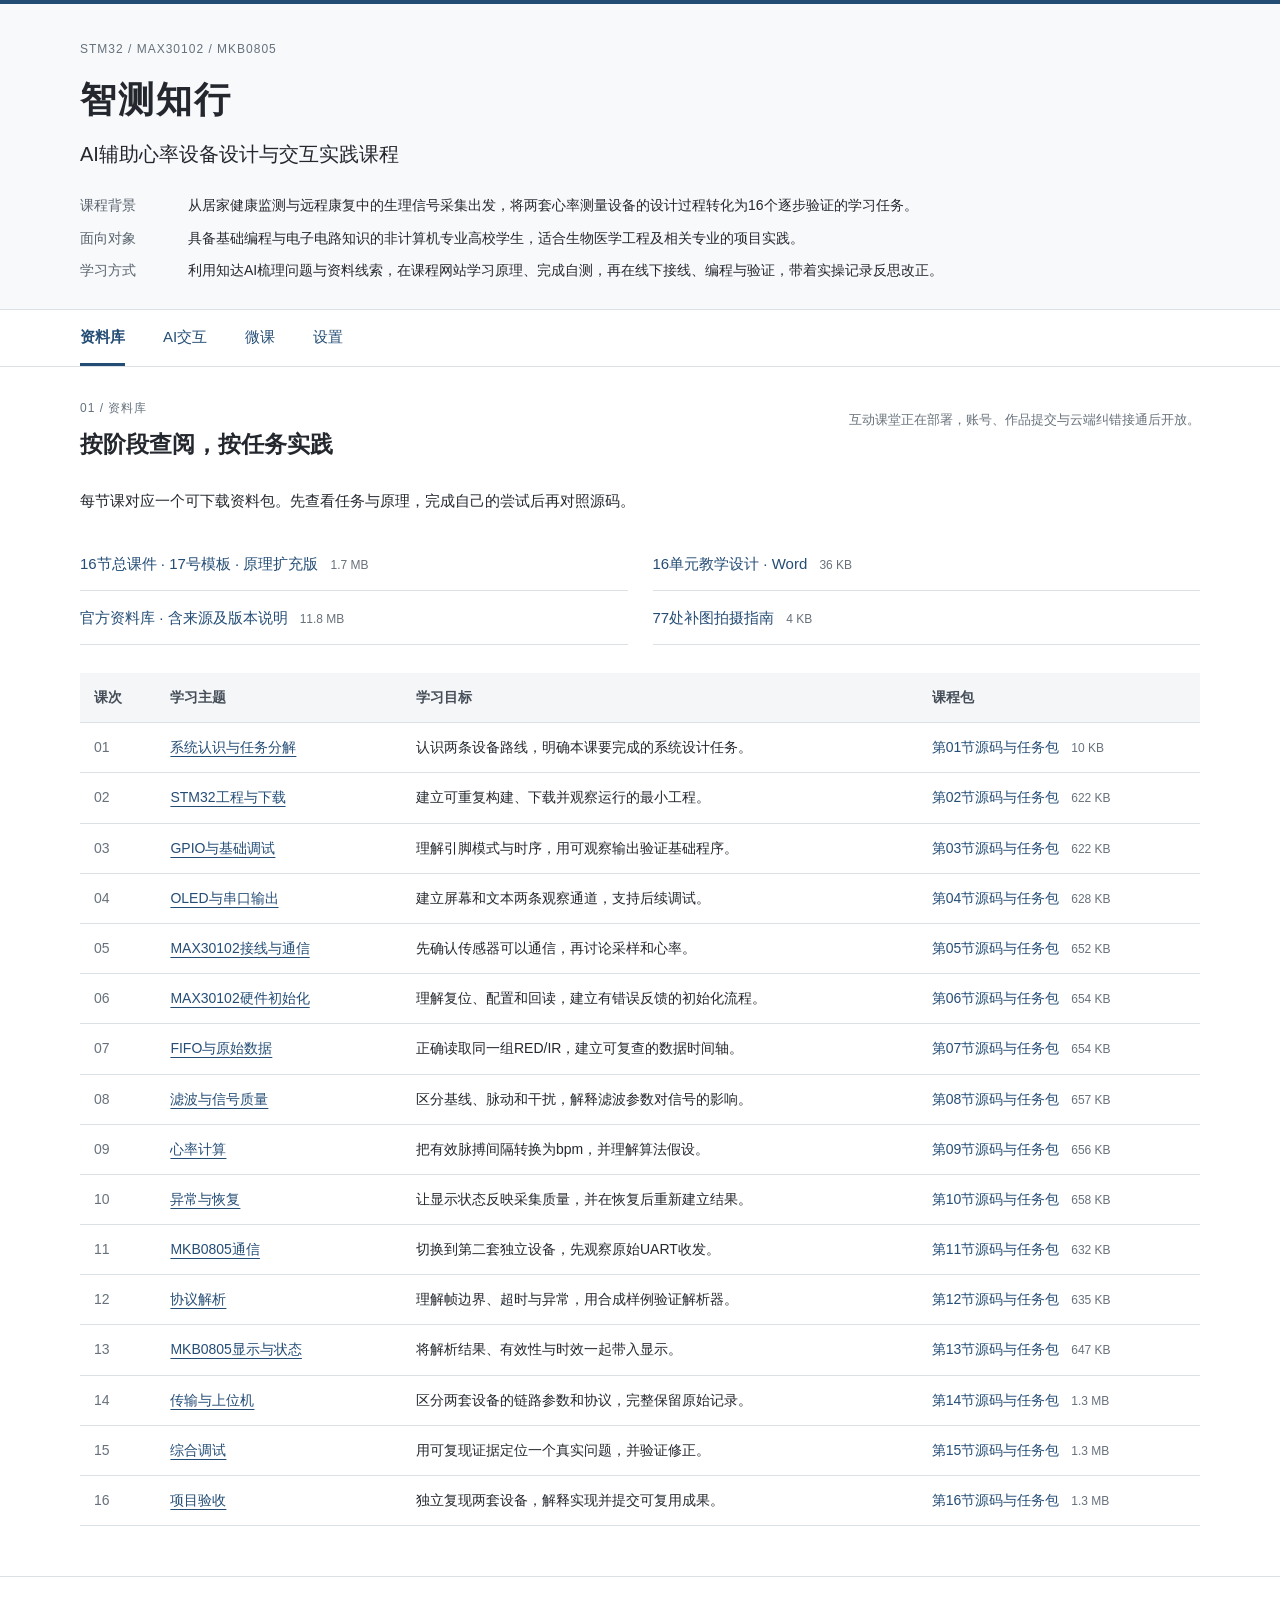
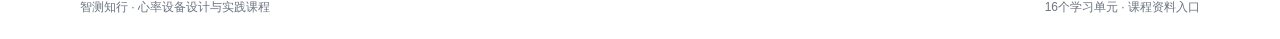
==== index.html @ f0da2b68 "Prepare course resources and sixteen self-study units" ====
<!doctype html>
<html lang="zh-CN"><head><meta charset="utf-8"><meta name="viewport" content="width=device-width,initial-scale=1"><meta name="description" content="以MAX30102与MKB0805两套心率设备为主线，连接原理学习、AI辅助与实操的16单元课程。"><title>智测知行 · 心率设备设计与实践课程</title><link rel="stylesheet" href="./style.css"><script src="./config.js" defer></script><script src="./app.js" defer></script></head><body>
<a class="skip" href="#main">跳到正文</a><header><div class="container"><p class="eyebrow">STM32 / MAX30102 / MKB0805</p><h1>智测知行</h1><p class="subtitle">AI辅助心率设备设计与交互实践课程</p><dl class="intro"><dt>课程背景</dt><dd>从居家健康监测与远程康复中的生理信号采集出发，将两套心率测量设备的设计过程转化为16个逐步验证的学习任务。</dd><dt>面向对象</dt><dd>具备基础编程与电子电路知识的非计算机专业高校学生，适合生物医学工程及相关专业的项目实践。</dd><dt>学习方式</dt><dd>利用知达AI梳理问题与资料线索，在课程网站学习原理、完成自测，再在线下接线、编程与验证，带着实操记录反思改正。</dd></dl></div></header>
<nav aria-label="课程导航"><div class="container nav-inner"><a href="#library" data-nav="library">资料库</a><a href="#ai" data-nav="ai">AI交互</a><a href="#microcourse" data-nav="microcourse">微课</a><a href="#settings" data-nav="settings">设置</a></div></nav>
<main id="main" class="container" tabindex="-1"><section class="page" id="library"><div class="section-heading"><div><p class="eyebrow">01 / 资料库</p><h2>按阶段查阅，按任务实践</h2></div><p class="cloud-slot"></p></div><p>每节课对应一个可下载资料包。先查看任务与原理，完成自己的尝试后再对照源码。</p><div class="resource-grid"><a class="download" href="materials/%E5%8F%8C%E8%AE%BE%E5%A4%87%E5%BF%83%E7%8E%87%E6%B5%8B%E9%87%8F_16%E8%8A%82%E8%AF%BE%E7%A8%8B%E6%80%BB%E8%AF%BE%E4%BB%B6_17%E5%8F%B7%E6%A8%A1%E6%9D%BF_%E5%8E%9F%E7%90%86%E6%89%A9%E5%85%85%E7%89%88_V2.pptx" download>16节总课件 · 17号模板 · 原理扩充版 <small>1.7 MB</small></a><a class="download" href="materials/%E5%8F%8C%E8%AE%BE%E5%A4%87%E5%BF%83%E7%8E%87%E6%B5%8B%E9%87%8F_16%E5%8D%95%E5%85%83%E6%95%99%E5%AD%A6%E8%AE%BE%E8%AE%A1_V1.docx" download>16单元教学设计 · Word <small>36 KB</small></a><a class="download" href="materials/%E8%AF%BE%E7%A8%8B%E5%AE%98%E6%96%B9%E8%B5%84%E6%96%99%E5%BA%93_V1.zip" download>官方资料库 · 含来源及版本说明 <small>11.8 MB</small></a><a class="download" href="materials/%E8%A1%A5%E5%9B%BE%E6%8B%8D%E6%91%84%E6%8C%87%E5%8D%97.html" download>77处补图拍摄指南 <small>4 KB</small></a></div><div class="table-wrap"><table class="lesson-table"><thead><tr><th>课次</th><th>学习主题</th><th>学习目标</th><th>课程包</th></tr></thead><tbody><tr><td>01</td><td><a href="#unit-1">系统认识与任务分解</a></td><td>认识两条设备路线，明确本课要完成的系统设计任务。</td><td><a class="download" href="materials/01_%E7%B3%BB%E7%BB%9F%E8%AE%A4%E8%AF%86%E4%B8%8E%E4%BB%BB%E5%8A%A1%E5%88%86%E8%A7%A3.zip" download>第01节源码与任务包 <small>10 KB</small></a></td></tr>
<tr><td>02</td><td><a href="#unit-2">STM32工程与下载</a></td><td>建立可重复构建、下载并观察运行的最小工程。</td><td><a class="download" href="materials/02_STM32%E5%B7%A5%E7%A8%8B%E4%B8%8E%E4%B8%8B%E8%BD%BD.zip" download>第02节源码与任务包 <small>622 KB</small></a></td></tr>
<tr><td>03</td><td><a href="#unit-3">GPIO与基础调试</a></td><td>理解引脚模式与时序，用可观察输出验证基础程序。</td><td><a class="download" href="materials/03_GPIO%E4%B8%8E%E5%9F%BA%E7%A1%80%E8%B0%83%E8%AF%95.zip" download>第03节源码与任务包 <small>622 KB</small></a></td></tr>
<tr><td>04</td><td><a href="#unit-4">OLED与串口输出</a></td><td>建立屏幕和文本两条观察通道，支持后续调试。</td><td><a class="download" href="materials/04_OLED%E4%B8%8E%E4%B8%B2%E5%8F%A3%E8%BE%93%E5%87%BA.zip" download>第04节源码与任务包 <small>628 KB</small></a></td></tr>
<tr><td>05</td><td><a href="#unit-5">MAX30102接线与通信</a></td><td>先确认传感器可以通信，再讨论采样和心率。</td><td><a class="download" href="materials/05_MAX30102%E6%8E%A5%E7%BA%BF%E4%B8%8E%E9%80%9A%E4%BF%A1.zip" download>第05节源码与任务包 <small>652 KB</small></a></td></tr>
<tr><td>06</td><td><a href="#unit-6">MAX30102硬件初始化</a></td><td>理解复位、配置和回读，建立有错误反馈的初始化流程。</td><td><a class="download" href="materials/06_MAX30102%E7%A1%AC%E4%BB%B6%E5%88%9D%E5%A7%8B%E5%8C%96.zip" download>第06节源码与任务包 <small>654 KB</small></a></td></tr>
<tr><td>07</td><td><a href="#unit-7">FIFO与原始数据</a></td><td>正确读取同一组RED/IR，建立可复查的数据时间轴。</td><td><a class="download" href="materials/07_FIFO%E4%B8%8E%E5%8E%9F%E5%A7%8B%E6%95%B0%E6%8D%AE.zip" download>第07节源码与任务包 <small>654 KB</small></a></td></tr>
<tr><td>08</td><td><a href="#unit-8">滤波与信号质量</a></td><td>区分基线、脉动和干扰，解释滤波参数对信号的影响。</td><td><a class="download" href="materials/08_%E6%BB%A4%E6%B3%A2%E4%B8%8E%E4%BF%A1%E5%8F%B7%E8%B4%A8%E9%87%8F.zip" download>第08节源码与任务包 <small>657 KB</small></a></td></tr>
<tr><td>09</td><td><a href="#unit-9">心率计算</a></td><td>把有效脉搏间隔转换为bpm，并理解算法假设。</td><td><a class="download" href="materials/09_%E5%BF%83%E7%8E%87%E8%AE%A1%E7%AE%97.zip" download>第09节源码与任务包 <small>656 KB</small></a></td></tr>
<tr><td>10</td><td><a href="#unit-10">异常与恢复</a></td><td>让显示状态反映采集质量，并在恢复后重新建立结果。</td><td><a class="download" href="materials/10_%E5%BC%82%E5%B8%B8%E4%B8%8E%E6%81%A2%E5%A4%8D.zip" download>第10节源码与任务包 <small>658 KB</small></a></td></tr>
<tr><td>11</td><td><a href="#unit-11">MKB0805通信</a></td><td>切换到第二套独立设备，先观察原始UART收发。</td><td><a class="download" href="materials/11_MKB0805%E9%80%9A%E4%BF%A1.zip" download>第11节源码与任务包 <small>632 KB</small></a></td></tr>
<tr><td>12</td><td><a href="#unit-12">协议解析</a></td><td>理解帧边界、超时与异常，用合成样例验证解析器。</td><td><a class="download" href="materials/12_%E5%8D%8F%E8%AE%AE%E8%A7%A3%E6%9E%90.zip" download>第12节源码与任务包 <small>635 KB</small></a></td></tr>
<tr><td>13</td><td><a href="#unit-13">MKB0805显示与状态</a></td><td>将解析结果、有效性与时效一起带入显示。</td><td><a class="download" href="materials/13_MKB0805%E6%98%BE%E7%A4%BA%E4%B8%8E%E7%8A%B6%E6%80%81.zip" download>第13节源码与任务包 <small>647 KB</small></a></td></tr>
<tr><td>14</td><td><a href="#unit-14">传输与上位机</a></td><td>区分两套设备的链路参数和协议，完整保留原始记录。</td><td><a class="download" href="materials/14_%E4%BC%A0%E8%BE%93%E4%B8%8E%E4%B8%8A%E4%BD%8D%E6%9C%BA.zip" download>第14节源码与任务包 <small>1.3 MB</small></a></td></tr>
<tr><td>15</td><td><a href="#unit-15">综合调试</a></td><td>用可复现证据定位一个真实问题，并验证修正。</td><td><a class="download" href="materials/15_%E7%BB%BC%E5%90%88%E8%B0%83%E8%AF%95.zip" download>第15节源码与任务包 <small>1.3 MB</small></a></td></tr>
<tr><td>16</td><td><a href="#unit-16">项目验收</a></td><td>独立复现两套设备，解释实现并提交可复用成果。</td><td><a class="download" href="materials/16_%E9%A1%B9%E7%9B%AE%E9%AA%8C%E6%94%B6.zip" download>第16节源码与任务包 <small>1.3 MB</small></a></td></tr></tbody></table></div></section>
<section class="page" id="ai" hidden><p class="eyebrow">02 / AI交互</p><h2>带着具体问题来讨论</h2><div class="two-columns"><section class="panel"><h3>知达AI助教</h3><p>用于概念理解、资料查找线索和任务拆分。提问时说明课次、器件型号、已完成步骤和希望获得的提示。</p><a class="button" href="https://zida.school/?appId=75" target="_blank" rel="noopener noreferrer">打开知达AI助教 ↗</a><p class="muted">在知达平台使用，可能需要登录；对话不会自动回传到课程站。</p></section><section class="panel"><h3>纠错伙伴</h3><p>结合课程知识库，先定位问题、说明依据，再引导学生修改与复测。云端模型由课程服务器统一调用。</p><p class="cloud-slot"></p><p class="muted">模型尚需配置有效API额度。此入口不要求学生填写API密钥。</p></section></div><h3>一个提问示例</h3><blockquote>我在第5节，使用本课规定的STM32板和MAX30102模块。已经核对供电与共地，读取器件ID仍失败。请先帮我确定应该检查哪些现象，不要直接给完整工程。</blockquote></section>
<section class="page" id="microcourse" hidden><p class="eyebrow">03 / 微课</p><h2>理论学习、动手验证、反思改正</h2><p>每个单元包括学习任务、原理要点、理解自测、活动安排与验收要求。学习不按固定时长推进，以完成阶段任务为准。</p><ol class="unit-list"><li><a href="#unit-1"><span>第01节</span><strong>系统认识与任务分解</strong><small>认识两条设备路线，明确本课要完成的系统设计任务。</small></a></li><li><a href="#unit-2"><span>第02节</span><strong>STM32工程与下载</strong><small>建立可重复构建、下载并观察运行的最小工程。</small></a></li><li><a href="#unit-3"><span>第03节</span><strong>GPIO与基础调试</strong><small>理解引脚模式与时序，用可观察输出验证基础程序。</small></a></li><li><a href="#unit-4"><span>第04节</span><strong>OLED与串口输出</strong><small>建立屏幕和文本两条观察通道，支持后续调试。</small></a></li><li><a href="#unit-5"><span>第05节</span><strong>MAX30102接线与通信</strong><small>先确认传感器可以通信，再讨论采样和心率。</small></a></li><li><a href="#unit-6"><span>第06节</span><strong>MAX30102硬件初始化</strong><small>理解复位、配置和回读，建立有错误反馈的初始化流程。</small></a></li><li><a href="#unit-7"><span>第07节</span><strong>FIFO与原始数据</strong><small>正确读取同一组RED/IR，建立可复查的数据时间轴。</small></a></li><li><a href="#unit-8"><span>第08节</span><strong>滤波与信号质量</strong><small>区分基线、脉动和干扰，解释滤波参数对信号的影响。</small></a></li><li><a href="#unit-9"><span>第09节</span><strong>心率计算</strong><small>把有效脉搏间隔转换为bpm，并理解算法假设。</small></a></li><li><a href="#unit-10"><span>第10节</span><strong>异常与恢复</strong><small>让显示状态反映采集质量，并在恢复后重新建立结果。</small></a></li><li><a href="#unit-11"><span>第11节</span><strong>MKB0805通信</strong><small>切换到第二套独立设备，先观察原始UART收发。</small></a></li><li><a href="#unit-12"><span>第12节</span><strong>协议解析</strong><small>理解帧边界、超时与异常，用合成样例验证解析器。</small></a></li><li><a href="#unit-13"><span>第13节</span><strong>MKB0805显示与状态</strong><small>将解析结果、有效性与时效一起带入显示。</small></a></li><li><a href="#unit-14"><span>第14节</span><strong>传输与上位机</strong><small>区分两套设备的链路参数和协议，完整保留原始记录。</small></a></li><li><a href="#unit-15"><span>第15节</span><strong>综合调试</strong><small>用可复现证据定位一个真实问题，并验证修正。</small></a></li><li><a href="#unit-16"><span>第16节</span><strong>项目验收</strong><small>独立复现两套设备，解释实现并提交可复用成果。</small></a></li></ol></section>
<section class="page" id="settings" hidden><p class="eyebrow">04 / 设置</p><h2>使用说明</h2><dl class="unit-info"><dt>当前入口</dt><dd>GitHub Pages课程资料页。资料下载、单元阅读和理解自测可直接使用。</dd><dt>账号与作品</dt><dd>进入互动课堂后使用课程账号，提交作品并查看教师反馈。此资料页不收集登录密码、不上传作品，也不保存成绩。</dd><dt>电脑离线版</dt><dd>保留原有桌面“课程网站（离线版）”入口；该电脑中的学习记录与线上站分别保存。</dd><dt>资料与反馈</dt><dd>如遇无法下载、接线条件不明或课件勘误，请记录课次、文件名和现象，联系授课教师核对。</dd></dl><p class="cloud-slot"></p><p class="muted">页面中的原理摘要与资料索引供学习使用，器件配置以对应型号和版本的原厂资料为准。</p></section>
<article id="unit-1" class="page" hidden><a class="back" href="#microcourse">← 全部课程单元</a><p class="eyebrow">第01节 · 理论学习—实际操作—反思改正</p><h2>系统认识与任务分解</h2><p>认识两条设备路线，明确本课要完成的系统设计任务。</p><dl class="unit-info"><dt>先备条件</dt><dd>无，完成器材与基础自评。</dd><dt>对应课件</dt><dd>第 5—13 页</dd><dt>本节任务</dt><dd>填写系统框图模板，标出采集、处理、显示、传输；区分模块内部算法与学生程序。</dd></dl><h2 class="section-title">一、原理学习</h2><section class="theory"><h3>两套设备的分工</h3><p>MAX30102：采集红光和红外数据。STM32侧进行信号处理与心率计算，观察从样本到结果的过程。</p><p>MKB0805：模块内部完成测量处理。STM32侧负责请求、解析、显示与传输，重点理解接口与状态。</p><p>共同部分：使用STM32组织程序，用OLED显示，用串口记录。两套设备各用一块主控板。</p></section><section class="theory"><h3>主控芯片与任务分工</h3><p>芯片负责组织流程</p><p>主控执行程序，连接传感器、显示和串口。<br><br>芯片的运算能力不会自动生成正确的测量算法。<br><br>先明确输入、输出及可观察状态，再拆分软件模块。</p><p class="source">参考：用户提供《STM32入门教程.pptx》，第7页</p></section><section class="theory"><h3>资源怎样对应课程任务</h3><div class="table-wrap"><table><tr><th>片内资源</th><th>本课程用途</th></tr><tr><td>Flash</td><td>保存固件及只读常量</td></tr><tr><td>SRAM</td><td>保存样本、接收缓存和运行状态</td></tr><tr><td>GPIO</td><td>控制LED、软件总线和外设引脚</td></tr><tr><td>USART</td><td>接收模块数据并保存调试日志</td></tr><tr><td>SysTick</td><td>提供毫秒时间基准</td></tr></table></div><p class="source">参考：用户提供《STM32入门教程.pptx》，第7—10页；课程工程</p></section><section class="theory"><h3>把需求写成可观察的行为</h3><p>需求包含触发条件和预期变化</p><p>例：移开手指后，当前心率失效，屏幕显示---。<br><br>例：收到完整模块回复后，保存原始帧，再更新对应字段。<br><br>每项需求都要能找到触发动作、程序状态和验证记录。</p><p class="source">参考：课程源码与教学算例</p></section><section class="theory"><h3>数据流与责任边界</h3><div class="table-wrap"><table><tr><th>环节</th><th>MAX30102路线</th><th>MKB0805路线</th></tr><tr><td>输入</td><td>配对的RED/IR样本</td><td>模块返回的协议字节</td></tr><tr><td>学生程序</td><td>采集、滤波、心率检测</td><td>请求、解析、有效性管理</td></tr><tr><td>输出</td><td>心率与测量状态</td><td>心率与模块状态</td></tr><tr><td>本版范围</td><td>完成两套独立设备</td><td>数据拟合作为后续拓展</td></tr></table></div></section><section class="theory"><h3>阶段成果与学习证据</h3><p>每一阶段都留下可以复查的结果</p><p>功能目标：本阶段增加什么，完成后能看到什么。<br><br>验证证据：源码、日志、接线和运行结果相互对应。<br><br>解释能力：说清数据从哪里来，结果在什么条件下有效。</p></section><h2 class="section-title">二、理解自测</h2><p class="muted">先作答，再核对解释。此页不保存成绩。</p><form class="quiz"><fieldset><legend>1. 哪部分主要由学生实现？</legend><label class="choice"><input type="radio" name="q-0" value="A" required> A MAX路线的采集与处理</label><label class="choice"><input type="radio" name="q-0" value="B" required> B MKB内部算法</label><label class="choice"><input type="radio" name="q-0" value="C" required> C 芯片制造</label><p class="answer" hidden data-correct="A">MAX路线在STM32侧组织采集与信号处理；MKB模块内部的算法不是本课由学生重写的部分。</p></fieldset><fieldset><legend>2. 两设备怎样配置主控？</legend><label class="choice"><input type="radio" name="q-1" value="A" required> A 共用任意一组引脚</label><label class="choice"><input type="radio" name="q-1" value="B" required> B 各用独立STM32</label><label class="choice"><input type="radio" name="q-1" value="C" required> C 不需要主控</label><p class="answer" hidden data-correct="B">本课程的两条设备路线各使用独立的STM32，分别核对接线与程序。</p></fieldset><fieldset><legend>3. 屏幕出现数值说明什么？</legend><label class="choice"><input type="radio" name="q-2" value="A" required> A 已证明准确</label><label class="choice"><input type="radio" name="q-2" value="B" required> B 已完成临床验证</label><label class="choice"><input type="radio" name="q-2" value="C" required> C 还需核对来源和状态</label><p class="answer" hidden data-correct="C">出现数字只能说明有输出，还需检查来源、有效性、时效和验证条件。</p></fieldset><button class="button" type="submit">核对答案</button><p class="quiz-result" role="status"></p></form><h2 class="section-title">三、进入实际操作阶段</h2><p>教师展示两套设备及各自数据流，学生辨认模块和接口，绘制两套系统框图，再与同伴交换检查。</p><dl class="unit-info"><dt>应保存成果</dt><dd>两套系统框图、器材及先备知识表。</dd><dt>验收要求</dt><dd>两条链路均有输入输出；能说明两设备拟合不在本版范围。</dd><dt>正常情况</dt><dd>两套框图均包含输入、处理、显示、传输和数据方向</dd><dt>边界检查</dt><dd>指出MAX算法在STM32侧、MKB算法在模块侧；不把拟合写成已完成</dd></dl><a class="download" href="materials/01_%E7%B3%BB%E7%BB%9F%E8%AE%A4%E8%AF%86%E4%B8%8E%E4%BB%BB%E5%8A%A1%E5%88%86%E8%A7%A3.zip" download>第01节源码与任务包 <small>10 KB</small></a><h2 class="section-title">四、反思改正</h2><p>记录遇到的问题、AI建议、核对来源、本人修改和复测结果，再对照本节资料包检查。需要提交作品或获得教师反馈时，进入互动课堂。</p><p class="cloud-slot"></p><div class="unit-navigation"><span></span><a href="#unit-2">下一节 →</a></div></article>
<article id="unit-2" class="page" hidden><a class="back" href="#microcourse">← 全部课程单元</a><p class="eyebrow">第02节 · 理论学习—实际操作—反思改正</p><h2>STM32工程与下载</h2><p>建立可重复构建、下载并观察运行的最小工程。</p><dl class="unit-info"><dt>先备条件</dt><dd>已完成第1阶段对应任务；第14阶段起同时使用两条路线。</dd><dt>对应课件</dt><dd>第 14—22 页</dd><dt>本节任务</dt><dd>打开最小工程，核对STM32F103C8、8MHz外部晶振、72MHz目标时钟；设置断点观察course_uptime。</dd></dl><h2 class="section-title">一、原理学习</h2><section class="theory"><h3>工程的三个基础部分</h3><p>启动与系统：启动文件建立向量表并进入运行入口。系统代码配置时钟，应用程序才能按预期执行。</p><p>应用程序：main组织初始化和主循环。本课用course_uptime观察程序运行，不急着接传感器。</p><p>外设库：标准外设库提供GPIO、串口等接口。头文件声明与参与编译的实现文件必须配套。</p></section><section class="theory"><h3>CPU、存储器与外设总线</h3><p>沿数据通路读框图</p><p>CPU执行Flash中的程序，运行变量存放在SRAM。<br><br>RCC管理时钟；外设经总线连接到主控。<br><br>这是系列结构示意，图中DMA2、DAC等资源不能直接套用于C8型号。</p><p class="source">参考：用户提供《STM32入门教程.pptx》，第10页；具体资源按STM32F103C8核对</p></section><section class="theory"><h3>从复位到主循环</h3><div class="table-wrap"><table><tr><th>阶段</th><th>发生什么</th></tr><tr><td>复位入口</td><td>从向量表取得初始入口与栈信息</td></tr><tr><td>系统初始化</td><td>配置芯片运行所需的基础环境</td></tr><tr><td>C运行环境</td><td>初始化全局数据，准备调用main</td></tr><tr><td>main初始化</td><td>按依赖顺序启动本课外设</td></tr><tr><td>while循环</td><td>持续服务采集、状态与显示</td></tr></table></div><p class="source">参考：用户提供《STM32入门教程.pptx》，第17页；课程启动文件</p></section><section class="theory"><h3>Flash和RAM的区别</h3><p>代码大小与运行缓存分别检查</p><p>Flash主要承载程序及只读数据，RAM承载运行变量和栈。<br><br>教学算例：500个32位样本占500×4=2000字节，不含数组之外的开销。<br><br>同样长度的RED和IR两组数组占4000字节。编译通过后仍需看链接占用。</p><p class="source">参考：课程源码与教学算例</p></section><section class="theory"><h3>构建与运行的四种证据</h3><div class="table-wrap"><table><tr><th>步骤</th><th>说明</th><th>本课证据</th></tr><tr><td>编译</td><td>源文件生成目标文件</td><td>编译日志与错误位置</td></tr><tr><td>链接</td><td>组合模块并分配存储</td><td>链接成功与输出文件</td></tr><tr><td>下载</td><td>把固件写入目标芯片</td><td>下载及校验结果</td></tr><tr><td>运行</td><td>芯片实际执行程序</td><td>变量随时间变化</td></tr></table></div></section><section class="theory"><h3>时钟与目标配置</h3><p>参数要与实际芯片和工程一致</p><p>课程基线：STM32F103C8，8MHz外部晶振，系统目标72MHz。<br><br>工具基线：ARM Compiler 5，C99与MicroLIB；打开Course.uvprojx。<br><br>先核对型号与环境，再定位错误；不要用随意更换启动文件来掩盖配置问题。</p></section><h2 class="section-title">二、理解自测</h2><p class="muted">先作答，再核对解释。此页不保存成绩。</p><form class="quiz"><fieldset><legend>1. 找不到函数实现通常在哪一步发现？</legend><label class="choice"><input type="radio" name="q-0" value="A" required> A 拍照</label><label class="choice"><input type="radio" name="q-0" value="B" required> B 链接</label><label class="choice"><input type="radio" name="q-0" value="C" required> C 接线</label><p class="answer" hidden data-correct="B">源文件可编译，但调用的函数缺少实现时，通常会在链接阶段报告未定义符号。</p></fieldset><fieldset><legend>2. 编译成功是否证明下载成功？</legend><label class="choice"><input type="radio" name="q-1" value="A" required> A 是</label><label class="choice"><input type="radio" name="q-1" value="B" required> B 否</label><label class="choice"><input type="radio" name="q-1" value="C" required> C 仅看代码颜色</label><p class="answer" hidden data-correct="B">编译、链接、下载和实际运行是不同环节，需要分别保留证据。</p></fieldset><fieldset><legend>3. 观察什么可以支持程序正在运行？</legend><label class="choice"><input type="radio" name="q-2" value="A" required> A 文件存在</label><label class="choice"><input type="radio" name="q-2" value="B" required> B 编辑器打开</label><label class="choice"><input type="radio" name="q-2" value="C" required> C 运行变量持续变化</label><p class="answer" hidden data-correct="C">观察运行变量随程序执行变化，可以支持程序正在运行的判断；还应对应正确固件。</p></fieldset><button class="button" type="submit">核对答案</button><p class="quiz-result" role="status"></p></form><h2 class="section-title">三、进入实际操作阶段</h2><p>教师先演示输入、预期现象和记录方法，指出工程入口与本次增量；学生确认起始功能，再完成本节任务。</p><dl class="unit-info"><dt>应保存成果</dt><dd>完整工程、构建日志、下载和调试记录。</dd><dt>验收要求</dt><dd>能区分编译、链接、下载、运行；course_uptime随运行增加。</dd><dt>正常情况</dt><dd>最小工程完成编译、链接、下载并观察运行变量</dd><dt>边界检查</dt><dd>保存一次构建问题的原因与修复记录；无实物时下载和运行项目待核验</dd></dl><a class="download" href="materials/02_STM32%E5%B7%A5%E7%A8%8B%E4%B8%8E%E4%B8%8B%E8%BD%BD.zip" download>第02节源码与任务包 <small>622 KB</small></a><h2 class="section-title">四、反思改正</h2><p>记录遇到的问题、AI建议、核对来源、本人修改和复测结果，再对照本节资料包检查。需要提交作品或获得教师反馈时，进入互动课堂。</p><p class="cloud-slot"></p><div class="unit-navigation"><a href="#unit-1">← 上一节</a><a href="#unit-3">下一节 →</a></div></article>
<article id="unit-3" class="page" hidden><a class="back" href="#microcourse">← 全部课程单元</a><p class="eyebrow">第03节 · 理论学习—实际操作—反思改正</p><h2>GPIO与基础调试</h2><p>理解引脚模式与时序，用可观察输出验证基础程序。</p><dl class="unit-info"><dt>先备条件</dt><dd>已完成第2阶段对应任务；第14阶段起同时使用两条路线。</dd><dt>对应课件</dt><dd>第 23—31 页</dd><dt>本节任务</dt><dd>在起始工程增加PC13输出；按500ms切换，保留主循环计时。</dd></dl><h2 class="section-title">一、原理学习</h2><section class="theory"><h3>引脚输出的条件</h3><p>外设时钟：先使能对应GPIO端口时钟，再进行引脚配置。代码里出现GPIO_Init并不代表所有前置条件已经具备。</p><p>输出模式：本课PC13采用开漏输出。拉低时导通，释放时由外部电路确定电位。理解模式比记住函数名更重要。</p><p>外部电路：3.3V经1kΩ电阻连接LED正极，LED负极接PC13。该接法低电平点亮；板载LED另核对。</p></section><section class="theory"><h3>GPIO输入与输出通路</h3><p>写出的值与读到的电平</p><p>写输出寄存器控制输出驱动器。<br><br>输入寄存器反映引脚采样结果。<br><br>配置、外部连接和引脚电压共同决定实际行为。</p><p class="source">参考：用户提供《STM32入门教程.pptx》，第20页，原图带ST图号13</p></section><section class="theory"><h3>推挽与开漏输出</h3><p>输出高电平的方式不同</p><p>推挽由上下管主动驱动。<br><br>开漏拉低时导通，释放后依赖外部上拉或负载。<br><br>本课LED低电平点亮，I²C高电平由正确电压的上拉建立。</p><p class="source">参考：用户提供《STM32入门教程.pptx》，第24页，原图带ST图号16</p></section><section class="theory"><h3>位操作与引脚掩码</h3><div class="table-wrap"><table><tr><th>表达式</th><th>含义或教学算例</th></tr><tr><td>1U &lt;&lt; 13</td><td>选择第13位，得到0x2000</td></tr><tr><td>value &amp; mask</td><td>检查被掩码选中的位</td></tr><tr><td>value | mask</td><td>把指定位置1</td></tr><tr><td>value &amp; ~mask</td><td>把指定位清零</td></tr><tr><td>GPIO库函数</td><td>先确认端口与引脚参数，再看函数行为</td></tr></table></div><p class="source">参考：用户提供《STM32入门教程.pptx》，第18—25页；C语言位运算</p></section><section class="theory"><h3>周期与时间基准</h3><p>500毫秒翻转一次，完整周期约1秒</p><p>Tick_Now提供毫秒计数，主循环通过时间差决定是否翻转。<br><br>翻转间隔与完整亮灭周期不同：一次周期包含亮、灭两个阶段。<br><br>使用无符号时间差处理计数回绕，避免直接比较未来绝对时刻。</p></section><section class="theory"><h3>引脚分配与后续课程</h3><p>基础实验也要遵守系统的引脚安排</p><p>PA2将用于USART2，PB10/PB11将用于MAX总线或另一设备的蓝牙。<br><br>本课使用PC13，避免把旧LED初始化带到后续通信工程。<br><br>验证时同时记录电路极性与软件输出，不能只凭LED不亮认定程序没有运行。</p></section><h2 class="section-title">二、理解自测</h2><p class="muted">先作答，再核对解释。此页不保存成绩。</p><form class="quiz"><fieldset><legend>1. 本课LED什么时候亮？</legend><label class="choice"><input type="radio" name="q-0" value="A" required> A PC13拉低</label><label class="choice"><input type="radio" name="q-0" value="B" required> B PC13释放</label><label class="choice"><input type="radio" name="q-0" value="C" required> C 与极性无关</label><p class="answer" hidden data-correct="A">本课PC13的LED接线为低电平有效，输出低电平时导通。</p></fieldset><fieldset><legend>2. 每500ms翻转一次的周期是多少？</legend><label class="choice"><input type="radio" name="q-1" value="A" required> A 0.5s</label><label class="choice"><input type="radio" name="q-1" value="B" required> B 1s</label><label class="choice"><input type="radio" name="q-1" value="C" required> C 2s</label><p class="answer" hidden data-correct="B">一次高低翻转用500ms，完成亮灭两个状态的一轮需要约1s。</p></fieldset><fieldset><legend>3. 为什么检查旧LED初始化？</legend><label class="choice"><input type="radio" name="q-2" value="A" required> A 改变颜色</label><label class="choice"><input type="radio" name="q-2" value="B" required> B 减少文件数</label><label class="choice"><input type="radio" name="q-2" value="C" required> C 可能占用通信引脚</label><p class="answer" hidden data-correct="C">旧初始化若占用了后续通信引脚，可能破坏新功能，因此先核对引脚分配。</p></fieldset><button class="button" type="submit">核对答案</button><p class="quiz-result" role="status"></p></form><h2 class="section-title">三、进入实际操作阶段</h2><p>教师先演示输入、预期现象和记录方法，指出工程入口与本次增量；学生确认起始功能，再完成本节任务。</p><dl class="unit-info"><dt>应保存成果</dt><dd>GPIO代码、引脚表、LED或逻辑分析记录。</dd><dt>验收要求</dt><dd>周期约1s；不占用PA2、PB10/PB11；解释低电平有效。</dd><dt>正常情况</dt><dd>PC13按本课低有效接线实现LED周期变化</dd><dt>边界检查</dt><dd>解释500ms翻转对应约1s周期；检查后续通信引脚未被占用</dd></dl><a class="download" href="materials/03_GPIO%E4%B8%8E%E5%9F%BA%E7%A1%80%E8%B0%83%E8%AF%95.zip" download>第03节源码与任务包 <small>622 KB</small></a><h2 class="section-title">四、反思改正</h2><p>记录遇到的问题、AI建议、核对来源、本人修改和复测结果，再对照本节资料包检查。需要提交作品或获得教师反馈时，进入互动课堂。</p><p class="cloud-slot"></p><div class="unit-navigation"><a href="#unit-2">← 上一节</a><a href="#unit-4">下一节 →</a></div></article>
<article id="unit-4" class="page" hidden><a class="back" href="#microcourse">← 全部课程单元</a><p class="eyebrow">第04节 · 理论学习—实际操作—反思改正</p><h2>OLED与串口输出</h2><p>建立屏幕和文本两条观察通道，支持后续调试。</p><dl class="unit-info"><dt>先备条件</dt><dd>已完成第3阶段对应任务；第14阶段起同时使用两条路线。</dd><dt>对应课件</dt><dd>第 32—40 页</dd><dt>本节任务</dt><dd>增加OLED_Init、Serial_Init；显示固定文字并每秒输出HELLO与毫秒数。</dd></dl><h2 class="section-title">一、原理学习</h2><section class="theory"><h3>本版显示与串口接线</h3><div class="table-wrap"><table><tr><th>对象</th><th>信号或引脚</th><th>本版连接</th></tr><tr><td>OLED</td><td>SCL/SCK、SDA</td><td>PB8、PB9</td></tr><tr><td>OLED</td><td>VDD、GND</td><td>固定3.3V、GND</td></tr><tr><td>USB转串口</td><td>RXD、TXD</td><td>PA9、PA10</td></tr><tr><td>USB转串口</td><td>逻辑与参数</td><td>3.3V TTL，115200 8N1</td></tr></table></div></section><section class="theory"><h3>8N1串口帧的组成</h3><p>一个字节占用10个位时间</p><p>8N1表示8数据位、无校验、1停止位，另有1起始位。<br><br>异步串口双方约定速率，不接图中的同步时钟线。<br><br>UART通常低位先发送；字节数和线路位数需要区分。</p><p class="source">参考：用户提供《STM32入门教程.pptx》，第117页；图中时钟线属同步场景，本课为异步UART</p></section><section class="theory"><h3>输出速率的数量级</h3><div class="table-wrap"><table><tr><th>教学算例</th><th>估算结果</th></tr><tr><td>115200波特、8N1</td><td>理论上限约11520字节/秒</td></tr><tr><td>每行40字节、100行/秒</td><td>约4000字节/秒，未计其他开销</td></tr><tr><td>9600波特、8N1</td><td>理论上限约960字节/秒</td></tr><tr><td>9600链路传4000字节/秒</td><td>超出线路容量，需降频或缩短内容</td></tr></table></div><p class="source">参考：用户提供《STM32入门教程.pptx》，第112—121页；按8N1计算的理论值</p></section><section class="theory"><h3>屏幕刷新与数据采集</h3><p>采集频率、记录频率、显示频率可以不同</p><p>传感器可持续采样，屏幕只需定期展示当前状态。<br><br>降低显示刷新率可以减少通信开销，但不能顺便丢掉算法所需样本。<br><br>串口日志应保留足够细节，使屏幕结果能够追溯到输入。</p><p class="source">参考：课程源码与教学算例</p></section><section class="theory"><h3>两种观察通道</h3><p>OLED观察状态：显示READY、计数或错误状态，帮助学生在电脑以外确认设备行为。显示驱动要匹配实际屏幕型号。</p><p>串口保留细节：串口输出HELLO与毫秒数，记录时间和变化。文本可保存，适合比较修改前后。</p><p>版本必须匹配：本版OLED固定供电；旧PB6/PB7供电代码不再使用。供电接法和驱动初始化要成套。</p></section><section class="theory"><h3>乱码与没有输出</h3><p>先判断现象，再选择检查顺序</p><p>有字符但乱码：先核对波特率、8N1及文本接收方式。<br><br>完全没有字符：检查端口、占用、TX/RX交叉、共地和程序运行。<br><br>OLED空白另查供电与显示驱动；不要把两条观察通道的问题混为一个。</p></section><h2 class="section-title">二、理解自测</h2><p class="muted">先作答，再核对解释。此页不保存成绩。</p><form class="quiz"><fieldset><legend>1. STM32 PA9应接USB串口哪端？</legend><label class="choice"><input type="radio" name="q-0" value="A" required> A TXD</label><label class="choice"><input type="radio" name="q-0" value="B" required> B RXD</label><label class="choice"><input type="radio" name="q-0" value="C" required> C VCC</label><p class="answer" hidden data-correct="B">发送端TX应连接接收端RX；PA9作为发送端时应接USB串口RXD，并共地。</p></fieldset><fieldset><legend>2. 本版OLED怎样供电？</legend><label class="choice"><input type="radio" name="q-1" value="A" required> A PB6/PB7</label><label class="choice"><input type="radio" name="q-1" value="B" required> B 任意GPIO</label><label class="choice"><input type="radio" name="q-1" value="C" required> C 固定3.3V/GND</label><p class="answer" hidden data-correct="C">本课程OLED使用固定3.3V与GND供电，不能将通信或普通GPIO当作电源。</p></fieldset><fieldset><legend>3. 串口乱码首先检查什么？</legend><label class="choice"><input type="radio" name="q-2" value="A" required> A 通信参数</label><label class="choice"><input type="radio" name="q-2" value="B" required> B 图片尺寸</label><label class="choice"><input type="radio" name="q-2" value="C" required> C 工程名称</label><p class="answer" hidden data-correct="A">乱码常与波特率、数据位、停止位或编码不匹配有关，先核对两端通信参数。</p></fieldset><button class="button" type="submit">核对答案</button><p class="quiz-result" role="status"></p></form><h2 class="section-title">三、进入实际操作阶段</h2><p>教师先演示输入、预期现象和记录方法，指出工程入口与本次增量；学生确认起始功能，再完成本节任务。</p><dl class="unit-info"><dt>应保存成果</dt><dd>接线照片、OLED照片、串口文本、完整工程。</dd><dt>验收要求</dt><dd>115200 8N1文本可读，OLED不使用PB6/PB7供电。</dd><dt>正常情况</dt><dd>OLED显示状态，USB串口输出文字及时间</dd><dt>边界检查</dt><dd>能区分乱码与无输出，并按各自证据排查</dd></dl><a class="download" href="materials/04_OLED%E4%B8%8E%E4%B8%B2%E5%8F%A3%E8%BE%93%E5%87%BA.zip" download>第04节源码与任务包 <small>628 KB</small></a><h2 class="section-title">四、反思改正</h2><p>记录遇到的问题、AI建议、核对来源、本人修改和复测结果，再对照本节资料包检查。需要提交作品或获得教师反馈时，进入互动课堂。</p><p class="cloud-slot"></p><div class="unit-navigation"><a href="#unit-3">← 上一节</a><a href="#unit-5">下一节 →</a></div></article>
<article id="unit-5" class="page" hidden><a class="back" href="#microcourse">← 全部课程单元</a><p class="eyebrow">第05节 · 理论学习—实际操作—反思改正</p><h2>MAX30102接线与通信</h2><p>先确认传感器可以通信，再讨论采样和心率。</p><dl class="unit-info"><dt>先备条件</dt><dd>已完成第4阶段对应任务；第14阶段起同时使用两条路线。</dd><dt>对应课件</dt><dd>第 41—49 页</dd><dt>本节任务</dt><dd>增加总线初始化和0xFF读取；先验证通信，不开始采样。</dd></dl><h2 class="section-title">一、原理学习</h2><section class="theory"><h3>模块与芯片的区别</h3><p>器件规格：芯片电源和LED电源有各自要求。裸芯片参数不能直接当作任意开发模块VIN的输入要求。</p><p>模块电路：开发模块可能带稳压或电平转换。同名模块也可能采用不同电路，先确认版本与资料。</p><p>实际接线：本课程SCL=PB10、SDA=PB11、GND共地。VIN和总线上拉电压核实后再连接。</p></section><section class="theory"><h3>一次指定寄存器读取</h3><p>读之前先指定寄存器地址</p><p>先发送设备写地址和寄存器地址。<br><br>重复起始后切换为读方向，再接收数据。<br><br>最后一个字节的应答和停止条件要符合接口约定。</p><p class="source">参考：Analog Devices / Maxim MAX30102，Rev 1，第30页图10</p></section><section class="theory"><h3>地址换算教学例子</h3><div class="table-wrap"><table><tr><th>表示</th><th>二进制或结果</th></tr><tr><td>7位地址0x57</td><td>1010111</td></tr><tr><td>左移1位</td><td>10101110，即0xAE</td></tr><tr><td>最低位为0</td><td>写方向地址字节0xAE</td></tr><tr><td>最低位为1</td><td>读方向地址字节0xAF</td></tr><tr><td>调用接口前</td><td>确认函数是否自行完成左移</td></tr></table></div><p class="source">参考：Analog Devices / Maxim MAX30102，Rev 1，10/2018；https://www.analog.com/media/en/technical-documentation/data-sheets/max30102.pdf，第28—30页；地址表示换算</p></section><section class="theory"><h3>ACK失败的位置有意义</h3><p>定位设备地址、寄存器或数据阶段</p><p>设备地址未应答：检查供电、共地、地址和总线接线。<br><br>指定寄存器阶段失败：核对事务顺序及底层时序。<br><br>日志应保留失败位置；清楚的状态比一个不明原因的默认值更有用。</p><p class="source">参考：课程源码与教学算例</p></section><section class="theory"><h3>I2C通信与地址表示</h3><p>7位地址与总线上发送的地址字节不同</p><p>当前驱动采用写地址字节0xAE和读地址字节0xAF，对应7位地址0x57。<br><br>使用其他I2C接口时，先确认它要求7位地址还是完整地址字节。<br><br>ACK用于检查对方应答；错误状态应指出失败环节，而不是静默返回默认数据。</p></section><section class="theory"><h3>PART_ID通信检查</h3><p>读取0xFF寄存器，核对器件身份</p><p>官方寄存器表中，MAX30102的PART_ID位于0xFF，预期值为0x15。<br><br>同时检查函数返回状态和读取值：默认变量恰好相等不等于通信成功。<br><br>读到ID说明这次通信有依据，不等于初始化、采样或测量准确性已经通过。</p></section><h2 class="section-title">二、理解自测</h2><p class="muted">先作答，再核对解释。此页不保存成绩。</p><form class="quiz"><fieldset><legend>1. 0x57与0xAE的关系是什么？</legend><label class="choice"><input type="radio" name="q-0" value="A" required> A 不同器件</label><label class="choice"><input type="radio" name="q-0" value="B" required> B 不同地址表示</label><label class="choice"><input type="radio" name="q-0" value="C" required> C 无关常数</label><p class="answer" hidden data-correct="B">0x57是7位地址表示，0xAE是左移一位并带写方向位后的地址字节，应核对驱动接口采用哪种形式。</p></fieldset><fieldset><legend>2. 读取ID应该同时检查什么？</legend><label class="choice"><input type="radio" name="q-1" value="A" required> A 返回状态和值</label><label class="choice"><input type="radio" name="q-1" value="B" required> B 文件大小</label><label class="choice"><input type="radio" name="q-1" value="C" required> C 屏幕亮度</label><p class="answer" hidden data-correct="A">返回状态用于判断读取是否成功，ID值用于核对器件；不能只看一个默认返回值。</p></fieldset><fieldset><legend>3. 模块VIN如何确定？</legend><label class="choice"><input type="radio" name="q-2" value="A" required> A 看颜色</label><label class="choice"><input type="radio" name="q-2" value="B" required> B 固定接5V</label><label class="choice"><input type="radio" name="q-2" value="C" required> C 核对对应模块资料</label><p class="answer" hidden data-correct="C">不同转接模块的电源设计可能不同，应核对实际模块资料与丝印，而非直接套用固定电压。</p></fieldset><button class="button" type="submit">核对答案</button><p class="quiz-result" role="status"></p></form><h2 class="section-title">三、进入实际操作阶段</h2><p>教师先演示输入、预期现象和记录方法，指出工程入口与本次增量；学生确认起始功能，再完成本节任务。</p><dl class="unit-info"><dt>应保存成果</dt><dd>接线表、ID/状态日志、驱动调用代码。</dd><dt>验收要求</dt><dd>原厂MAX30102预期PART_ID=0x15；错误有状态码，不能用默认值掩盖。</dd><dt>正常情况</dt><dd>记录I²C返回状态与PART_ID读取值</dd><dt>边界检查</dt><dd>正常器件期望0x15；失败能指出具体阶段，未用默认值掩盖</dd></dl><a class="download" href="materials/05_MAX30102%E6%8E%A5%E7%BA%BF%E4%B8%8E%E9%80%9A%E4%BF%A1.zip" download>第05节源码与任务包 <small>652 KB</small></a><h2 class="section-title">四、反思改正</h2><p>记录遇到的问题、AI建议、核对来源、本人修改和复测结果，再对照本节资料包检查。需要提交作品或获得教师反馈时，进入互动课堂。</p><p class="cloud-slot"></p><div class="unit-navigation"><a href="#unit-4">← 上一节</a><a href="#unit-6">下一节 →</a></div></article>
<article id="unit-6" class="page" hidden><a class="back" href="#microcourse">← 全部课程单元</a><p class="eyebrow">第06节 · 理论学习—实际操作—反思改正</p><h2>MAX30102硬件初始化</h2><p>理解复位、配置和回读，建立有错误反馈的初始化流程。</p><dl class="unit-info"><dt>先备条件</dt><dd>已完成第5阶段对应任务；第14阶段起同时使用两条路线。</dd><dt>对应课件</dt><dd>第 50—58 页</dd><dt>本节任务</dt><dd>实现复位等待超时、配置启动及寄存器回读；对照手册逐项解释。</dd></dl><h2 class="section-title">一、原理学习</h2><section class="theory"><h3>初始化的三个步骤</h3><p>复位与等待：发出复位后等待复位位清除，并设置超时。没有超时的等待可能让整个程序停住。</p><p>写入配置：依序处理FIFO、采样参数、LED电流与工作模式。启动采样放在配置完成之后。</p><p>回读核对：读取关键可读寄存器并与期望比较。写入没有报错，不保证最终配置一定符合预期。</p></section><section class="theory"><h3>MAX30102内部功能框图</h3><p>器件输出光学采样数据</p><p>LED发光，光电接收器检测返回的光。<br><br>模拟前端和ADC完成转换，数字部分组织数据。<br><br>STM32经I²C读取样本，再运行本课程的心率算法。</p><p class="source">参考：Analog Devices / Maxim MAX30102，Rev 1，10/2018；https://www.analog.com/media/en/technical-documentation/data-sheets/max30102.pdf，第9页</p></section><section class="theory"><h3>0x27怎样解释</h3><div class="table-wrap"><table><tr><th>0x0A中的字段</th><th>课程配置与含义</th></tr><tr><td>0x27的二进制</td><td>0010 0111</td></tr><tr><td>位6:5 = 01</td><td>ADC满量程4096nA</td></tr><tr><td>位4:2 = 001</td><td>100组样本/秒</td></tr><tr><td>位1:0 = 11</td><td>411µs脉宽，18位分辨率</td></tr><tr><td>核对方法</td><td>逐字段掩码、移位，再查手册表</td></tr></table></div><p class="source">参考：Analog Devices / Maxim MAX30102，Rev 1，10/2018；https://www.analog.com/media/en/technical-documentation/data-sheets/max30102.pdf，第18—19页，表5—7</p></section><section class="theory"><h3>工作模式影响读取长度</h3><div class="table-wrap"><table><tr><th>模式字段</th><th>活动通道与课程含义</th></tr><tr><td>010：HR模式</td><td>仅RED；不能按双通道长度硬读</td></tr><tr><td>011：SpO₂模式</td><td>RED和IR；本课用于取得双通道数据</td></tr><tr><td>111：Multi-LED模式</td><td>由时隙配置决定活动通道</td></tr><tr><td>本课0x09 = 0x03</td><td>每组读取两通道，共6字节</td></tr><tr><td>模式名称</td><td>不代表本课程已实现血氧计算</td></tr></table></div><p class="source">参考：Analog Devices / Maxim MAX30102，Rev 1，10/2018；https://www.analog.com/media/en/technical-documentation/data-sheets/max30102.pdf，第18页表4、第15页</p></section><section class="theory"><h3>课程配置表的阅读方法</h3><div class="table-wrap"><table><tr><th>寄存器</th><th>课程写入值</th><th>用途</th></tr><tr><td>0x04/0x05/0x06</td><td>0</td><td>FIFO指针与溢出计数</td></tr><tr><td>0x08</td><td>0x00</td><td>FIFO配置</td></tr><tr><td>0x0A</td><td>0x27</td><td>采样相关参数</td></tr><tr><td>0x0C/0x0D</td><td>0x1F</td><td>两路LED电流配置</td></tr><tr><td>0x09</td><td>0x03</td><td>最后进入采样模式</td></tr></table></div></section><section class="theory"><h3>失败位置与工程记录</h3><p>把初始化失败变成可定位的问题</p><p>记录返回状态、失败寄存器和回读值，区分复位超时、写入失败和配置不一致。<br><br>参数解释要回到对应手册位域，不能把十六进制数直接当成频率或电流单位。<br><br>课程配置是当前实验起点，换模块、光学结构或算法后应重新验证。</p></section><h2 class="section-title">二、理解自测</h2><p class="muted">先作答，再核对解释。此页不保存成绩。</p><form class="quiz"><fieldset><legend>1. 为什么启动采样放在最后？</legend><label class="choice"><input type="radio" name="q-0" value="A" required> A 避免配置未完成就采集</label><label class="choice"><input type="radio" name="q-0" value="B" required> B 美化代码</label><label class="choice"><input type="radio" name="q-0" value="C" required> C 减少目录</label><p class="answer" hidden data-correct="A">先完成复位、FIFO与采样参数配置，再启动采样，可避免在配置不完整时产生混杂数据。</p></fieldset><fieldset><legend>2. 写入成功后还要做什么？</legend><label class="choice"><input type="radio" name="q-1" value="A" required> A 立刻宣称准确</label><label class="choice"><input type="radio" name="q-1" value="B" required> B 回读关键配置</label><label class="choice"><input type="radio" name="q-1" value="C" required> C 删除日志</label><p class="answer" hidden data-correct="B">关键配置需要回读对照，写操作成功不能替代配置值确实正确的证据。</p></fieldset><fieldset><legend>3. 等待复位为什么需要超时？</legend><label class="choice"><input type="radio" name="q-2" value="A" required> A 防止无限等待</label><label class="choice"><input type="radio" name="q-2" value="B" required> B 增大信号</label><label class="choice"><input type="radio" name="q-2" value="C" required> C 改变引脚</label><p class="answer" hidden data-correct="A">硬件异常时复位位可能不按预期变化；超时使程序能退出等待并报告问题。</p></fieldset><button class="button" type="submit">核对答案</button><p class="quiz-result" role="status"></p></form><h2 class="section-title">三、进入实际操作阶段</h2><p>教师先演示输入、预期现象和记录方法，指出工程入口与本次增量；学生确认起始功能，再完成本节任务。</p><dl class="unit-info"><dt>应保存成果</dt><dd>寄存器表、回读日志、失败记录。</dd><dt>验收要求</dt><dd>复位有超时，回读与期望一致；不把读到ID等同完成配置。</dd><dt>正常情况</dt><dd>完成复位、FIFO清理、参数写入与关键配置回读</dd><dt>边界检查</dt><dd>复位等待有超时；能从0x27解释采样相关位域</dd></dl><a class="download" href="materials/06_MAX30102%E7%A1%AC%E4%BB%B6%E5%88%9D%E5%A7%8B%E5%8C%96.zip" download>第06节源码与任务包 <small>654 KB</small></a><h2 class="section-title">四、反思改正</h2><p>记录遇到的问题、AI建议、核对来源、本人修改和复测结果，再对照本节资料包检查。需要提交作品或获得教师反馈时，进入互动课堂。</p><p class="cloud-slot"></p><div class="unit-navigation"><a href="#unit-5">← 上一节</a><a href="#unit-7">下一节 →</a></div></article>
<article id="unit-7" class="page" hidden><a class="back" href="#microcourse">← 全部课程单元</a><p class="eyebrow">第07节 · 理论学习—实际操作—反思改正</p><h2>FIFO与原始数据</h2><p>正确读取同一组RED/IR，建立可复查的数据时间轴。</p><dl class="unit-info"><dt>先备条件</dt><dd>已完成第6阶段对应任务；第14阶段起同时使用两条路线。</dd><dt>对应课件</dt><dd>第 59—67 页</dd><dt>本节任务</dt><dd>轮询FIFO，RED/IR只读取一次；串口输出seq,ms,red,ir。</dd></dl><h2 class="section-title">一、原理学习</h2><section class="theory"><h3>FIFO中的样本组织</h3><p>数据配对：当前模式每组包含红光和红外数据。两通道必须来自同一次读取，才能讨论对应关系。</p><p>只读一次：读取FIFO会推进数据位置。显示与算法不能各自再取一次，然后把不同样本当成同组。</p><p>分发处理：主循环读取后把同一份变量交给显示、记录和处理模块，保持数据路径清晰。</p></section><section class="theory"><h3>FIFO中的通道顺序</h3><p>一组RED和IR合计6字节</p><p>同组RED先读3字节，IR再读3字节。<br><br>读出动作改变FIFO读取位置。<br><br>先形成一组完整样本，再交给显示、日志和算法。</p><p class="source">参考：Analog Devices / Maxim MAX30102，Rev 1，10/2018；https://www.analog.com/media/en/technical-documentation/data-sheets/max30102.pdf，第14—15页</p></section><section class="theory"><h3>三个字节拼成18位样本</h3><div class="table-wrap"><table><tr><th>步骤</th><th>教学示例</th></tr><tr><td>接收字节</td><td>0x01、0x23、0x45</td></tr><tr><td>拼接为32位无符号数</td><td>(b0&lt;&lt;16) | (b1&lt;&lt;8) | b2</td></tr><tr><td>保留18位</td><td>raw &amp; 0x3FFFF</td></tr><tr><td>本例结果</td><td>0x12345，即74565计数</td></tr><tr><td>注意类型</td><td>移位前转为uint32_t，避免宽度不足</td></tr></table></div><p class="source">参考：Analog Devices / Maxim MAX30102，Rev 1，10/2018；https://www.analog.com/media/en/technical-documentation/data-sheets/max30102.pdf，第15页表2；合成字节算例</p></section><section class="theory"><h3>缓存给主循环留出的时间</h3><p>FIFO容量不能替代持续服务</p><p>深度32组，在100组/秒且无人读取时，容量对应约0.32秒。<br><br>这是容量估算，实际安全间隔还要预留余量并考虑已有积压。<br><br>写指针等于读指针时，还要结合状态判断，不能单凭差值认定为空。</p><p class="source">参考：Analog Devices / Maxim MAX30102，Rev 1，10/2018；https://www.analog.com/media/en/technical-documentation/data-sheets/max30102.pdf，第14—17页；时间为容量估算</p></section><section class="theory"><h3>序号与时间记录</h3><p>用seq和ms检查数据连续性</p><p>课程输出seq,ms,red,ir；seq记录处理顺序，ms记录主机读取时刻。<br><br>主机读取时间不一定等于传感器精确采样时刻；批量追赶时多个样本可能接近同一时间。<br><br>采样节奏要结合配置、序号、时间跨度和丢样提示判断，不能只看主循环转得快。</p></section><section class="theory"><h3>FIFO空、满与溢出</h3><p>缺失样本必须作为缺失处理</p><p>结合读写指针及状态区分空与可能的满状态，避免在没有新数据时重复使用旧值。<br><br>检测溢出后丢弃不连续片段并重新建立处理状态，不能把缺口当作连续时间。<br><br>本课先保存原始数据；后续滤波和算法比较必须能回到这些样本。</p></section><h2 class="section-title">二、理解自测</h2><p class="muted">先作答，再核对解释。此页不保存成绩。</p><form class="quiz"><fieldset><legend>1. 算法和显示需要同一组数据时怎样做？</legend><label class="choice"><input type="radio" name="q-0" value="A" required> A 分别读FIFO</label><label class="choice"><input type="radio" name="q-0" value="B" required> B 读取一次后分发</label><label class="choice"><input type="radio" name="q-0" value="C" required> C 复制旧值</label><p class="answer" hidden data-correct="B">FIFO读取会消耗样本，读取一次后向显示和算法分发同一份数据，才能保证两者对应同组样本。</p></fieldset><fieldset><legend>2. ms一定是传感器精确采样时刻吗？</legend><label class="choice"><input type="radio" name="q-1" value="A" required> A 一定</label><label class="choice"><input type="radio" name="q-1" value="B" required> B 不一定</label><label class="choice"><input type="radio" name="q-1" value="C" required> C 与时间无关</label><p class="answer" hidden data-correct="B">程序记录的ms可能是读取或处理时间，未必等于传感器内部的精确采样时刻。</p></fieldset><fieldset><legend>3. 发生溢出应如何处理？</legend><label class="choice"><input type="radio" name="q-2" value="A" required> A 隐藏缺口</label><label class="choice"><input type="radio" name="q-2" value="B" required> B 用零补齐当实测</label><label class="choice"><input type="radio" name="q-2" value="C" required> C 标记并重建状态</label><p class="answer" hidden data-correct="C">溢出造成数据缺口，应标记并重建状态，不能将补零或插值写成真实连续采样。</p></fieldset><button class="button" type="submit">核对答案</button><p class="quiz-result" role="status"></p></form><h2 class="section-title">三、进入实际操作阶段</h2><p>教师先演示输入、预期现象和记录方法，指出工程入口与本次增量；学生确认起始功能，再完成本节任务。</p><dl class="unit-info"><dt>应保存成果</dt><dd>不少于10s原始CSV、FIFO读取代码、波形。</dd><dt>验收要求</dt><dd>两通道同组、序号递增；遇溢出有明确提示，时间节奏可复核。</dd><dt>正常情况</dt><dd>保存配对RED/IR样本及seq、ms</dd><dt>边界检查</dt><dd>一份样本供多个模块使用；空FIFO与缺口不会产生伪新样本</dd></dl><a class="download" href="materials/07_FIFO%E4%B8%8E%E5%8E%9F%E5%A7%8B%E6%95%B0%E6%8D%AE.zip" download>第07节源码与任务包 <small>654 KB</small></a><h2 class="section-title">四、反思改正</h2><p>记录遇到的问题、AI建议、核对来源、本人修改和复测结果，再对照本节资料包检查。需要提交作品或获得教师反馈时，进入互动课堂。</p><p class="cloud-slot"></p><div class="unit-navigation"><a href="#unit-6">← 上一节</a><a href="#unit-8">下一节 →</a></div></article>
<article id="unit-8" class="page" hidden><a class="back" href="#microcourse">← 全部课程单元</a><p class="eyebrow">第08节 · 理论学习—实际操作—反思改正</p><h2>滤波与信号质量</h2><p>区分基线、脉动和干扰，解释滤波参数对信号的影响。</p><dl class="unit-info"><dt>先备条件</dt><dd>已完成第7阶段对应任务；第14阶段起同时使用两条路线。</dd><dt>对应课件</dt><dd>第 68—76 页</dd><dt>本节任务</dt><dd>加入IR_Filter，输出原始IR与滤波结果；使用同一片段比较。</dd></dl><h2 class="section-title">一、原理学习</h2><section class="theory"><h3>原始信号的组成</h3><p>缓慢基线：传感器输出包含较大的背景分量。基线会随接触和环境变化，不能直接把原始幅值当心率。</p><p>脉动变化：关心的是随脉搏变化的部分。先去除缓慢背景，再观察是否保留可重复的周期变化。</p><p>干扰与运动：接触变化和运动可能明显改变波形。看起来有起伏，不代表每个峰都对应真实心搏。</p></section><section class="theory"><h3>一次滤波更新的数字例子</h3><div class="table-wrap"><table><tr><th>步骤</th><th>合成数据计算</th></tr><tr><td>已知</td><td>baseline=100000，ir=101000</td></tr><tr><td>基线更新</td><td>100000+0.01×1000=100010</td></tr><tr><td>去基线</td><td>ac=101000−100010=990</td></tr><tr><td>已知旧smooth=100</td><td>smooth=100+0.2×(990−100)=278</td></tr><tr><td>解释</td><td>滤波结果是信号计数，不是bpm</td></tr></table></div><p class="source">参考：课程MAX30102参考算法；合成算例</p></section><section class="theory"><h3>采样间隔为什么影响滤波</h3><p>相同系数在不同节奏下代表不同时间尺度</p><p>0.01表示每次只跟随当前差值的一小部分。<br><br>每秒更新100次与50次时，单位时间内的累计变化不同。<br><br>比较滤波参数时，固定输入片段与采样节奏，并同时看幅度和响应延迟。</p><p class="source">参考：课程源码与教学算例</p></section><section class="theory"><h3>原始数据中的异常线索</h3><div class="table-wrap"><table><tr><th>观察现象</th><th>可能原因与验证方向</th></tr><tr><td>幅度接近固定上限</td><td>检查饱和、量程、光路与LED配置</td></tr><tr><td>接触改变后基线突变</td><td>对照接触时刻，重置并等待稳定</td></tr><tr><td>原始值不变但序号增加</td><td>核对是否重复使用旧样本</td></tr><tr><td>连续性中断</td><td>检查FIFO溢出、I²C失败与主循环阻塞</td></tr></table></div><p class="source">参考：课程源码与教学算例</p></section><section class="theory"><h3>当前滤波器的两个更新</h3><p>先跟踪基线，再平滑交流分量</p><p>基线更新：baseline += 0.01 × (ir − baseline)。<br><br>去基线得到ac，再更新：smooth += 0.2 × (ac − smooth)。<br><br>这些系数与采样节奏相关。较强平滑可能降低噪声，也可能延迟或削弱需要的变化。</p></section><section class="theory"><h3>处理前后比较</h3><p>相同输入、相同时间片段，才能评价变化</p><p>保存原始IR和filtered_x100，绘图时将后者除以100恢复滤波计数。<br><br>注意两条曲线的量级和纵轴；不能因原始基线很大，就认定滤波信号很小而无效。<br><br>接触改变或数据中断后重置滤波状态，避免把上一次基线带进新的片段。</p></section><h2 class="section-title">二、理解自测</h2><p class="muted">先作答，再核对解释。此页不保存成绩。</p><form class="quiz"><fieldset><legend>1. 较平滑的波形一定更准确吗？</legend><label class="choice"><input type="radio" name="q-0" value="A" required> A 一定</label><label class="choice"><input type="radio" name="q-0" value="B" required> B 不一定</label><label class="choice"><input type="radio" name="q-0" value="C" required> C 无需比较</label><p class="answer" hidden data-correct="B">平滑可能同时削弱脉动细节或增加延迟，需用同一输入比较效果。</p></fieldset><fieldset><legend>2. filtered_x100恢复原值应怎样做？</legend><label class="choice"><input type="radio" name="q-1" value="A" required> A 乘100</label><label class="choice"><input type="radio" name="q-1" value="B" required> B 加100</label><label class="choice"><input type="radio" name="q-1" value="C" required> C 除100</label><p class="answer" hidden data-correct="C">x100表示数值按100倍存储；恢复原量纲时除以100。</p></fieldset><fieldset><legend>3. 公平比较滤波器要用什么？</legend><label class="choice"><input type="radio" name="q-2" value="A" required> A 同一输入片段</label><label class="choice"><input type="radio" name="q-2" value="B" required> B 任意两张图</label><label class="choice"><input type="radio" name="q-2" value="C" required> C 只看输出峰数</label><p class="answer" hidden data-correct="A">使用同一段已保存的输入，才能将输出差异主要归因于滤波参数。</p></fieldset><button class="button" type="submit">核对答案</button><p class="quiz-result" role="status"></p></form><h2 class="section-title">三、进入实际操作阶段</h2><p>教师先演示输入、预期现象和记录方法，指出工程入口与本次增量；学生确认起始功能，再完成本节任务。</p><dl class="unit-info"><dt>应保存成果</dt><dd>raw/filter对比CSV、图、参数说明。</dd><dt>验收要求</dt><dd>滤波仅处理一次；参数与效果对应，不能只凭波形平滑判断准确。</dd><dt>正常情况</dt><dd>输出原始IR和滤波值，能够对同一片段进行比较</dd><dt>边界检查</dt><dd>解释基线和平滑更新，恢复filtered_x100量纲</dd></dl><a class="download" href="materials/08_%E6%BB%A4%E6%B3%A2%E4%B8%8E%E4%BF%A1%E5%8F%B7%E8%B4%A8%E9%87%8F.zip" download>第08节源码与任务包 <small>657 KB</small></a><h2 class="section-title">四、反思改正</h2><p>记录遇到的问题、AI建议、核对来源、本人修改和复测结果，再对照本节资料包检查。需要提交作品或获得教师反馈时，进入互动课堂。</p><p class="cloud-slot"></p><div class="unit-navigation"><a href="#unit-7">← 上一节</a><a href="#unit-9">下一节 →</a></div></article>
<article id="unit-9" class="page" hidden><a class="back" href="#microcourse">← 全部课程单元</a><p class="eyebrow">第09节 · 理论学习—实际操作—反思改正</p><h2>心率计算</h2><p>把有效脉搏间隔转换为bpm，并理解算法假设。</p><dl class="unit-info"><dt>先备条件</dt><dd>已完成第8阶段对应任务；第14阶段起同时使用两条路线。</dd><dt>对应课件</dt><dd>第 77—85 页</dd><dt>本节任务</dt><dd>增加HeartRate_Process及OLED心率；只在有效接触、稳定等待后处理。</dd></dl><h2 class="section-title">一、原理学习</h2><section class="theory"><h3>间隔与心率的换算</h3><p>bpm = 60 ÷ 心搏间隔秒数</p><p>间隔1秒对应60bpm，间隔0.8秒对应75bpm。这里是换算示例，不是实测数据。<br><br>若样本率为100Hz，间隔N个样本，则bpm = 6000 ÷ N。<br><br>修改采样率时，样本计数换算系数、窗口和超时都要一起检查。</p></section><section class="theory"><h3>样本位置怎样换成bpm</h3><div class="table-wrap"><table><tr><th>合成事件位置</th><th>间隔与计算</th></tr><tr><td>第120个和第200个样本</td><td>N=80；100Hz时Δt=0.8秒</td></tr><tr><td>6000 ÷ 80</td><td>75bpm</td></tr><tr><td>同样80点改为50Hz</td><td>Δt=1.6秒，对应37.5bpm</td></tr><tr><td>漏掉中间一个真实事件</td><td>间隔约翻倍，估计心率约减半</td></tr><tr><td>把杂波当成一个事件</td><td>间隔可能缩短，估计心率偏高</td></tr></table></div><p class="source">参考：课程源码与教学算例</p></section><section class="theory"><h3>检测门槛与重复触发</h3><p>候选事件还需要时间和信号条件</p><p>负阈值和正阈值形成准备、触发两个阶段。<br><br>相邻候选事件过近时，需要按照当前算法条件排除重复触发。<br><br>阈值由波形计数定义，间隔由样本或时间定义，两者不能混为一种参数。</p><p class="source">参考：课程源码与教学算例</p></section><section class="theory"><h3>平均窗口的作用</h3><p>稳定显示也会带来响应时间</p><p>多个有效间隔取平均，可以降低单次间隔波动对结果的影响。<br><br>窗口越长，新变化替换旧数据需要越久。<br><br>评价算法时，同时检查错误事件、稳定性和响应时间，保留间隔序列。</p><p class="source">参考：课程源码与教学算例</p></section><section class="theory"><h3>当前检测逻辑</h3><p>先经过负阈值：波形先低于负向门槛，算法进入准备状态。避免在门槛附近重复触发。</p><p>再经过正阈值：准备后越过正向门槛形成候选事件。阈值属于实验参数，不适用于所有接触和幅度。</p><p>间隔检查与平均：排除过近事件并维护有效间隔平均。第一拍只建立位置，还不能独立计算一个完整间隔。</p></section><section class="theory"><h3>有效结果与显示</h3><p>有接触、有稳定片段，才更新心率</p><p>课程先判断接触，并等待500个样本；在100Hz且连续采样的假设下约5秒。<br><br>没有有效心率时显示---，不能把0解释为真实生理心率。<br><br>通过间隔记录复核换算，观察误检、漏检和平均窗口造成的响应变化。</p></section><h2 class="section-title">二、理解自测</h2><p class="muted">先作答，再核对解释。此页不保存成绩。</p><form class="quiz"><fieldset><legend>1. 100Hz时，间隔80个样本对应多少？</legend><label class="choice"><input type="radio" name="q-0" value="A" required> A 60bpm</label><label class="choice"><input type="radio" name="q-0" value="B" required> B 75bpm</label><label class="choice"><input type="radio" name="q-0" value="C" required> C 80bpm</label><p class="answer" hidden data-correct="B">80个样本在100Hz下对应0.8s，心率为60÷0.8=75bpm。</p></fieldset><fieldset><legend>2. 第一拍主要用于什么？</legend><label class="choice"><input type="radio" name="q-1" value="A" required> A 建立事件位置</label><label class="choice"><input type="radio" name="q-1" value="B" required> B 立即得到完整间隔</label><label class="choice"><input type="radio" name="q-1" value="C" required> C 证明准确</label><p class="answer" hidden data-correct="A">第一拍建立事件位置，至少还需要下一次有效事件才能得到一个完整间隔。</p></fieldset><fieldset><legend>3. 改变采样率后怎么办？</legend><label class="choice"><input type="radio" name="q-2" value="A" required> A 只改显示单位</label><label class="choice"><input type="radio" name="q-2" value="B" required> B 什么也不改</label><label class="choice"><input type="radio" name="q-2" value="C" required> C 核对时间相关参数</label><p class="answer" hidden data-correct="C">采样率影响样本间隔到时间的换算，以及滤波、阈值和超时等时间相关参数。</p></fieldset><button class="button" type="submit">核对答案</button><p class="quiz-result" role="status"></p></form><h2 class="section-title">三、进入实际操作阶段</h2><p>教师先演示输入、预期现象和记录方法，指出工程入口与本次增量；学生确认起始功能，再完成本节任务。</p><dl class="unit-info"><dt>应保存成果</dt><dd>检测代码、间隔/心率输出、单位核算。</dd><dt>验收要求</dt><dd>解释100Hz假设和6000/样本间隔；无有效结果显示---。</dd><dt>正常情况</dt><dd>由有效事件间隔计算并显示bpm</dd><dt>边界检查</dt><dd>第一拍不独立产生完整间隔，无有效结果显示---</dd></dl><a class="download" href="materials/09_%E5%BF%83%E7%8E%87%E8%AE%A1%E7%AE%97.zip" download>第09节源码与任务包 <small>656 KB</small></a><h2 class="section-title">四、反思改正</h2><p>记录遇到的问题、AI建议、核对来源、本人修改和复测结果，再对照本节资料包检查。需要提交作品或获得教师反馈时，进入互动课堂。</p><p class="cloud-slot"></p><div class="unit-navigation"><a href="#unit-8">← 上一节</a><a href="#unit-10">下一节 →</a></div></article>
<article id="unit-10" class="page" hidden><a class="back" href="#microcourse">← 全部课程单元</a><p class="eyebrow">第10节 · 理论学习—实际操作—反思改正</p><h2>异常与恢复</h2><p>让显示状态反映采集质量，并在恢复后重新建立结果。</p><dl class="unit-info"><dt>先备条件</dt><dd>已完成第9阶段对应任务；第14阶段起同时使用两条路线。</dd><dt>对应课件</dt><dd>第 86—94 页</dd><dt>本节任务</dt><dd>增加运动、FIFO丢样、采集超时和I2C错误处理；重新等待稳定。</dd></dl><h2 class="section-title">一、原理学习</h2><section class="theory"><h3>三类常见异常</h3><p>接触变化：手指进入或离开时，旧滤波和间隔不一定适用于新接触。清除旧心率并重新稳定。</p><p>运动干扰：当前运动检测基于相邻样本变化及连续窗口。阈值需要实物调试，不能当作通用运动判据。</p><p>采集故障：I2C失败、FIFO溢出或长时间没有样本，会破坏连续性。清空旧结果并记录故障或缺口。</p></section><section class="theory"><h3>采样、缓存与总线读取</h3><p>采样和读取不是同一时刻</p><p>LED时隙和FIFO写入由器件组织。<br><br>主控可以在稍后集中读取缓存。<br><br>图中的温度与中断流程是手册示例，不是本课程已经启用的功能。</p><p class="source">参考：Analog Devices / Maxim MAX30102，Rev 1，10/2018；https://www.analog.com/media/en/technical-documentation/data-sheets/max30102.pdf，第26页图4；课程当前采集方式另见源码</p></section><section class="theory"><h3>故障传播到哪些状态</h3><div class="table-wrap"><table><tr><th>故障或变化</th><th>需要失效或重建的内容</th></tr><tr><td>手指离开</td><td>当前心率、接触标志、检测准备状态</td></tr><tr><td>样本时间轴有缺口</td><td>滤波历史、峰间隔与当前输出</td></tr><tr><td>初始化失败</td><td>采集就绪状态与当前测量值</td></tr><tr><td>通信重新成功</td><td>先确认新样本，再重新建立稳定片段</td></tr></table></div><p class="source">参考：课程源码与教学算例</p></section><section class="theory"><h3>异常恢复的教学时间线</h3><p>旧结果失效后，从新数据重建</p><p>教学情景：正常输出后，日志出现采集失败。<br><br>当前值改为无效，记录故障；链路恢复后确认有新样本。<br><br>重新稳定并出现有效间隔后才更新心率，不能直接恢复上次显示值。</p><p class="source">参考：课程源码与教学算例</p></section><section class="theory"><h3>状态与恢复顺序</h3><p>发现问题、失效显示、检查恢复、重新稳定</p><p>无手指、等待稳定、检测中、结果可用、传感器错误应有可区分的状态。<br><br>本版采集长间隔会触发恢复检查；重新初始化成功也要重新等待稳定，不能直接显示旧值。<br><br>通信恢复与测量恢复不是同一件事，验收时分开提供证据。</p></section><section class="theory"><h3>异常测试的观察点</h3><div class="table-wrap"><table><tr><th>场景</th><th>应该观察</th><th>恢复后检查</th></tr><tr><td>移开手指</td><td>旧心率清除</td><td>重新接触后等待稳定</td></tr><tr><td>轻微运动</td><td>记录是否触发及波形变化</td><td>重新建立有效间隔</td></tr><tr><td>FIFO缺口</td><td>提示丢样或重建状态</td><td>不把缺口拼成连续片段</td></tr><tr><td>通信中断</td><td>错误状态，当前值失效</td><td>通信与测量分别恢复</td></tr></table></div></section><h2 class="section-title">二、理解自测</h2><p class="muted">先作答，再核对解释。此页不保存成绩。</p><form class="quiz"><fieldset><legend>1. 故障时继续显示旧心率的问题是什么？</legend><label class="choice"><input type="radio" name="q-0" value="A" required> A 容易被当成当前值</label><label class="choice"><input type="radio" name="q-0" value="B" required> B 只是字体问题</label><label class="choice"><input type="radio" name="q-0" value="C" required> C 没有影响</label><p class="answer" hidden data-correct="A">持续显示旧值可能让读者误认为它仍是当前有效结果；无效状态应清除或明确标记。</p></fieldset><fieldset><legend>2. 重新初始化成功等于测量恢复吗？</legend><label class="choice"><input type="radio" name="q-1" value="A" required> A 等于</label><label class="choice"><input type="radio" name="q-1" value="B" required> B 不等于</label><label class="choice"><input type="radio" name="q-1" value="C" required> C 无需验证</label><p class="answer" hidden data-correct="B">初始化成功只表示配置流程完成，仍需重新采集并验证稳定片段。</p></fieldset><fieldset><legend>3. 运动阈值应如何确定？</legend><label class="choice"><input type="radio" name="q-2" value="A" required> A 所有设备通用</label><label class="choice"><input type="radio" name="q-2" value="B" required> B 只看名称</label><label class="choice"><input type="radio" name="q-2" value="C" required> C 实物测试与记录</label><p class="answer" hidden data-correct="C">运动相关阈值应依据实际设备、采样条件和记录调整，不能由名字推定通用数值。</p></fieldset><button class="button" type="submit">核对答案</button><p class="quiz-result" role="status"></p></form><h2 class="section-title">三、进入实际操作阶段</h2><p>教师先演示输入、预期现象和记录方法，指出工程入口与本次增量；学生确认起始功能，再完成本节任务。</p><dl class="unit-info"><dt>应保存成果</dt><dd>异常矩阵、修改前后日志、恢复演示。</dd><dt>验收要求</dt><dd>手指离开和故障清除旧值；恢复后重新建立测量，不假装连续。</dd><dt>正常情况</dt><dd>无接触或采集故障时清除旧值并区分状态</dd><dt>边界检查</dt><dd>恢复后重建稳定片段，不把重新初始化当作结果已恢复</dd></dl><a class="download" href="materials/10_%E5%BC%82%E5%B8%B8%E4%B8%8E%E6%81%A2%E5%A4%8D.zip" download>第10节源码与任务包 <small>658 KB</small></a><h2 class="section-title">四、反思改正</h2><p>记录遇到的问题、AI建议、核对来源、本人修改和复测结果，再对照本节资料包检查。需要提交作品或获得教师反馈时，进入互动课堂。</p><p class="cloud-slot"></p><div class="unit-navigation"><a href="#unit-9">← 上一节</a><a href="#unit-11">下一节 →</a></div></article>
<article id="unit-11" class="page" hidden><a class="back" href="#microcourse">← 全部课程单元</a><p class="eyebrow">第11节 · 理论学习—实际操作—反思改正</p><h2>MKB0805通信</h2><p>切换到第二套独立设备，先观察原始UART收发。</p><dl class="unit-info"><dt>先备条件</dt><dd>已完成第4阶段，开始MKB0805独立设备路线。</dd><dt>对应课件</dt><dd>第 95—103 页</dd><dt>本节任务</dt><dd>从第4阶段基础工程切换至MKB路线；USART2发送读取请求并记录原始回复。</dd></dl><h2 class="section-title">一、原理学习</h2><section class="theory"><h3>第二条路线的端口分工</h3><div class="table-wrap"><table><tr><th>链路</th><th>STM32连接</th><th>当前参数</th></tr><tr><td>MKB测量模块</td><td>PA2发送、PA3接收</td><td>115200 8N1</td></tr><tr><td>USB调试</td><td>PA9发送、PA10接收</td><td>115200 8N1</td></tr><tr><td>后续HC-04D蓝牙</td><td>PB10发送、PB11预留接收</td><td>9600 8N1</td></tr><tr><td>OLED</td><td>PB8/PB9</td><td>固定3.3V/GND</td></tr></table></div></section><section class="theory"><h3>MKB0805方案的内部与外部</h3><p>本课程连接方案输出接口</p><p>原厂框图包含采集、信号处理和算法MCU。<br><br>课程STM32位于客户接口一侧，重点实现通信与状态。<br><br>图中温度为可选功能，厂商功能描述不当作本项目的实测结果。</p><p class="source">参考：深圳市云电高科《MKB0805连续心率血压方案》V1.0，2019；项目随附原厂资料，第3页</p></section><section class="theory"><h3>UART请求与回复的时间量级</h3><div class="table-wrap"><table><tr><th>115200、8N1教学估算</th><th>线路传输时间</th></tr><tr><td>1个字节，10位</td><td>约86.8µs</td></tr><tr><td>6字节请求</td><td>约0.521ms</td></tr><tr><td>4字节回复</td><td>约0.347ms</td></tr><tr><td>一次请求与回复</td><td>线路占用约0.868ms，另有模块处理及调度</td></tr><tr><td>超时设置</td><td>不能只照抄线路占用时间</td></tr></table></div><p class="source">参考：深圳市云电高科《心率血压方案通讯协议》V3.0，2019-03-15；项目随附原厂资料，第4—5页；按8N1理论计算</p></section><section class="theory"><h3>中断与主循环怎样分工</h3><p>接收要及时，解释和显示可分步完成</p><p>中断收到字节时应尽快读取并转交接收逻辑。<br><br>主循环持续服务请求、解析及超时，避免长时间停在显示操作中。<br><br>一次中断、一次电脑读取与一个完整应用帧没有固定的一一对应关系。</p><p class="source">参考：用户提供《STM32入门教程.pptx》，第41—45、114—126页；课程MKB驱动</p></section><section class="theory"><h3>字节传输与应用协议</h3><p>UART接收字节，协议决定字节的含义</p><p>当前课程程序主动发送模块读取请求，再保存收到的原始字节与时间。<br><br>一次接收中断通常只代表有字节到达；电脑一次读取也未必恰好是一帧。<br><br>先验证链路，再解释字段。原始字节存在，不代表心率字段已经有效。</p></section><section class="theory"><h3>原始通信的检查顺序</h3><p>模块与电气：核对演示板型号、供电口和3.3V TTL逻辑；模块供电5V不代表UART信号也用5V。</p><p>请求与接收：检查TX/RX交叉、共地及参数。看请求是否发出，再看回复是否到达。</p><p>记录与解释：保留HEX与时间，先不要把每个数直接绘成指标。本课不发送个人校准命令。</p></section><h2 class="section-title">二、理解自测</h2><p class="muted">先作答，再核对解释。此页不保存成绩。</p><form class="quiz"><fieldset><legend>1. 模块与电脑调试能共接同一UART吗？</legend><label class="choice"><input type="radio" name="q-0" value="A" required> A 任意共接</label><label class="choice"><input type="radio" name="q-0" value="B" required> B 按本课分配独立链路</label><label class="choice"><input type="radio" name="q-0" value="C" required> C 不用共地</label><p class="answer" hidden data-correct="B">按课程分配模块通信与电脑调试的独立链路，并核对共地、收发方向和波特率。</p></fieldset><fieldset><legend>2. 收到原始字节就能判心率有效吗？</legend><label class="choice"><input type="radio" name="q-1" value="A" required> A 能</label><label class="choice"><input type="radio" name="q-1" value="B" required> B 不能</label><label class="choice"><input type="radio" name="q-1" value="C" required> C 只看字节数量</label><p class="answer" hidden data-correct="B">收到字节只能证明有数据输入，还要检查帧结构、字段含义、状态与时效。</p></fieldset><fieldset><legend>3. 本课从哪种数据开始？</legend><label class="choice"><input type="radio" name="q-2" value="A" required> A 原始请求与回复</label><label class="choice"><input type="radio" name="q-2" value="B" required> B 拟合结果</label><label class="choice"><input type="radio" name="q-2" value="C" required> C 临床结论</label><p class="answer" hidden data-correct="A">本课先记录发送的请求和收到的原始回复，再讨论协议解释与结果是否有效。</p></fieldset><button class="button" type="submit">核对答案</button><p class="quiz-result" role="status"></p></form><h2 class="section-title">三、进入实际操作阶段</h2><p>教师先演示输入、预期现象和记录方法，指出工程入口与本次增量；学生确认起始功能，再完成本节任务。</p><dl class="unit-info"><dt>应保存成果</dt><dd>串口配置、请求及回复HEX、接线记录。</dd><dt>验收要求</dt><dd>传感器115200，USB115200；先证实收发，不把HEX直接当有效测量。</dd><dt>正常情况</dt><dd>独立串口链路发送请求并记录HEX回复</dd><dt>边界检查</dt><dd>参数为115200 8N1，接收与协议解释分开</dd></dl><a class="download" href="materials/11_MKB0805%E9%80%9A%E4%BF%A1.zip" download>第11节源码与任务包 <small>632 KB</small></a><h2 class="section-title">四、反思改正</h2><p>记录遇到的问题、AI建议、核对来源、本人修改和复测结果，再对照本节资料包检查。需要提交作品或获得教师反馈时，进入互动课堂。</p><p class="cloud-slot"></p><div class="unit-navigation"><a href="#unit-10">← 上一节</a><a href="#unit-12">下一节 →</a></div></article>
<article id="unit-12" class="page" hidden><a class="back" href="#microcourse">← 全部课程单元</a><p class="eyebrow">第12节 · 理论学习—实际操作—反思改正</p><h2>协议解析</h2><p>理解帧边界、超时与异常，用合成样例验证解析器。</p><dl class="unit-info"><dt>先备条件</dt><dd>已完成第11阶段对应任务；第14阶段起同时使用两条路线。</dd><dt>对应课件</dt><dd>第 104—112 页</dd><dt>本节任务</dt><dd>从第11阶段经验转到协议模块练习；先运行合成帧自检，再说明截断、超时及载荷中的命令字节。</dd></dl><h2 class="section-title">一、原理学习</h2><section class="theory"><h3>从字节到完整帧</h3><p>等待对应命令：解析器知道当前正在等待哪条命令的回复。起始字节前的噪声不能直接当作字段。</p><p>按长度收集：开始一帧后按协议长度收集。载荷字节可能恰好等于命令字节，不能见到就重新起帧。</p><p>完成后解释：完整后再判断字段和状态。当前标准UART请求和回复格式按本工程版本处理，不推广到定制版本。</p></section><section class="theory"><h3>数据读取回复的字段</h3><p>按字节位置识别内容</p><p>0xFD表示数据读取回复。<br><br>其后依次为收缩压、舒张压和脉率；回复为4字节。<br><br>该UART版本不附CRC；字段位置正确后仍要检查有效性。</p><p class="source">参考：深圳市云电高科《心率血压方案通讯协议》V3.0，2019-03-15；项目随附原厂资料，第5页；当前标准UART版本</p></section><section class="theory"><h3>逐字节接收的合成例子</h3><div class="table-wrap"><table><tr><th>接收内容</th><th>解析器应怎样处理</th></tr><tr><td>请求0xFD后收到0x00</td><td>尚未起帧，忽略前导噪声</td></tr><tr><td>收到0xFD</td><td>起帧，等待3个载荷字节</td></tr><tr><td>收到0x78、0x50、0x48</td><td>收齐4字节，HR字段0x48=72</td></tr><tr><td>等待0xFC时载荷含0xFC</td><td>仍按当前位置收集，不重新起帧</td></tr><tr><td>超过设定等待时间</td><td>丢弃半帧，等待下一次有效请求</td></tr></table></div><p class="source">参考：深圳市云电高科《心率血压方案通讯协议》V3.0，2019-03-15；项目随附原厂资料，第5页；MBK_Protocol.c；合成测试数据</p></section><section class="theory"><h3>字段拼接与字节序</h3><p>PPG高字节先到，拼接前扩展类型</p><p>合成回复：FC 00 12 34。高字节为0x12，低字节为0x34。<br><br>raw=((uint16_t)high&lt;&lt;8)|low，得到0x1234，即4660。<br><br>这是协议练习值，不代表实测脉搏幅度，也不能直接当成心率。</p><p class="source">参考：深圳市云电高科《心率血压方案通讯协议》V3.0，2019-03-15；项目随附原厂资料，第5页2.1.3；合成算例</p></section><section class="theory"><h3>超时与有限校验</h3><p>时序检查能排除一部分异常，不能替代CRC</p><p>当前实现区分请求总超时与帧内字节间隔超时，避免残留半帧一直等候。<br><br>该标准UART版本没有CRC，所以不能宣称能检测所有字节损坏。<br><br>还需检查字段范围、命令匹配和状态；换成带地址或CRC的版本必须重新设计解析。</p></section><section class="theory"><h3>合成样例自检</h3><p>先验证软件边界，再接真实测量</p><p>本课测试包含噪声、逐字节接收、载荷中的命令字节、超时与计时回绕。<br><br>串口标记SYNTHETIC TEST，OLED显示PARSER PASS或FAIL；样例不是实测或校准数据。<br><br>软件自检通过后，仍要验证实际模块的协议版本及真实收发。</p></section><h2 class="section-title">二、理解自测</h2><p class="muted">先作答，再核对解释。此页不保存成绩。</p><form class="quiz"><fieldset><legend>1. 载荷中出现命令字节怎么办？</legend><label class="choice"><input type="radio" name="q-0" value="A" required> A 一律重启帧</label><label class="choice"><input type="radio" name="q-0" value="B" required> B 按当前帧长度继续</label><label class="choice"><input type="radio" name="q-0" value="C" required> C 删除字节</label><p class="answer" hidden data-correct="B">已进入一帧后，按其长度和状态消费载荷；载荷中的同值字节不一定是新帧头。</p></fieldset><fieldset><legend>2. 没有CRC能保证识别所有损坏吗？</legend><label class="choice"><input type="radio" name="q-1" value="A" required> A 能</label><label class="choice"><input type="radio" name="q-1" value="B" required> B 不能</label><label class="choice"><input type="radio" name="q-1" value="C" required> C 与协议无关</label><p class="answer" hidden data-correct="B">缺少CRC等完整性校验时，长度与字段检查无法识别所有损坏。</p></fieldset><fieldset><legend>3. 合成自检通过证明什么？</legend><label class="choice"><input type="radio" name="q-2" value="A" required> A 软件样例达到预期</label><label class="choice"><input type="radio" name="q-2" value="B" required> B 已实测准确</label><label class="choice"><input type="radio" name="q-2" value="C" required> C 已完成校准</label><p class="answer" hidden data-correct="A">合成自检只支持这些软件样例符合预期，不等于实物测量、校准或准确性验证。</p></fieldset><button class="button" type="submit">核对答案</button><p class="quiz-result" role="status"></p></form><h2 class="section-title">三、进入实际操作阶段</h2><p>教师展示合成帧和预期结果；学生运行本节协议自检工程，逐步比较正常、拆分、噪声、截断与超时样例。</p><dl class="unit-info"><dt>应保存成果</dt><dd>解析代码、串口自检结果、反例说明。</dd><dt>验收要求</dt><dd>合成数据明确标记；帧内命令字节不重新起帧；标准UART无CRC。</dd><dt>正常情况</dt><dd>合成自检覆盖正常、拆分、噪声、截断与超时</dd><dt>边界检查</dt><dd>载荷含命令字节时不重起帧；清楚说明标准UART无CRC</dd></dl><a class="download" href="materials/12_%E5%8D%8F%E8%AE%AE%E8%A7%A3%E6%9E%90.zip" download>第12节源码与任务包 <small>635 KB</small></a><h2 class="section-title">四、反思改正</h2><p>记录遇到的问题、AI建议、核对来源、本人修改和复测结果，再对照本节资料包检查。需要提交作品或获得教师反馈时，进入互动课堂。</p><p class="cloud-slot"></p><div class="unit-navigation"><a href="#unit-11">← 上一节</a><a href="#unit-13">下一节 →</a></div></article>
<article id="unit-13" class="page" hidden><a class="back" href="#microcourse">← 全部课程单元</a><p class="eyebrow">第13节 · 理论学习—实际操作—反思改正</p><h2>MKB0805显示与状态</h2><p>将解析结果、有效性与时效一起带入显示。</p><dl class="unit-info"><dt>先备条件</dt><dd>已完成第12阶段对应任务；第14阶段起同时使用两条路线。</dd><dt>对应课件</dt><dd>第 113—121 页</dd><dt>本节任务</dt><dd>在已有解析模块上加入MBK_Service，显示心率和状态，导出原有17列遥测。</dd></dl><h2 class="section-title">一、原理学习</h2><section class="theory"><h3>三种不同的有效性</h3><p>通信有回复：链路能够返回匹配回复，是通信层面的证据。回复内容可能暂未更新或无效。</p><p>字段可使用：心率字段满足当前有效条件且未过期，才能作为当前显示值。不同字段各自判断。</p><p>结果准确性：字段可显示不等于经过准确性验证。课程不把模块估计或厂家宣传当成本项目实测结论。</p></section><section class="theory"><h3>一条结果同时携带哪些信息</h3><div class="table-wrap"><table><tr><th>信息</th><th>为什么需要</th></tr><tr><td>value</td><td>保存字段数值</td></tr><tr><td>valid</td><td>说明当前字段是否可使用</td></tr><tr><td>last_update</td><td>记录接收或更新时刻</td></tr><tr><td>source</td><td>区分模块与设备路线</td></tr><tr><td>status</td><td>解释无效、等待或错误原因</td></tr></table></div><p class="source">参考：课程源码与教学算例</p></section><section class="theory"><h3>过期判断的数字例子</h3><p>显示值的年龄也属于显示条件</p><p>教学设定：最后有效更新在1200ms，过期阈值为1000ms。<br><br>当前时刻2500ms，年龄为1300ms，超过阈值，应清除当前显示。<br><br>本例阈值仅用于计算练习，实际数值应回到本课源码配置。</p><p class="source">参考：课程源码与教学算例</p></section><section class="theory"><h3>数值和有效标志的组合</h3><div class="table-wrap"><table><tr><th>收到的内容</th><th>显示与记录</th></tr><tr><td>HR=72，标志有效且未过期</td><td>显示72，保留来源与时间</td></tr><tr><td>HR=72，标志无效</td><td>显示---，原始字段仍可用于调试</td></tr><tr><td>HR=72，已过期</td><td>显示---，说明数据过期</td></tr><tr><td>模块没有血氧字段</td><td>保持NA，不填入估计百分数</td></tr></table></div><p class="source">参考：课程源码与教学算例</p></section><section class="theory"><h3>过期清除与独立字段</h3><p>心率有效性不应依赖其他指标的显示成功</p><p>当前代码将回复时效与心率有效标志共同用于显示，超时后显示---。<br><br>心率、血压与PPG具有各自状态；血压未就绪时，不能因此抹去独立有效的心率。<br><br>MKB路线没有接入血氧测量，遥测中的NA不能改写成一个看似合理的百分比。</p></section><section class="theory"><h3>前台显示与后台服务</h3><p>定期刷新显示，持续服务接收和调度</p><p>主循环持续调用MBK_Service，显示与遥测按各自时间间隔更新。<br><br>长时间阻塞会影响接收、超时判断和输出，显示好看不应以丢失数据为代价。<br><br>本课保留兼容遥测格式，主线验收心率与状态，不要求个人血压校准。</p></section><h2 class="section-title">二、理解自测</h2><p class="muted">先作答，再核对解释。此页不保存成绩。</p><form class="quiz"><fieldset><legend>1. 通信新鲜是否证明每个指标刚更新？</legend><label class="choice"><input type="radio" name="q-0" value="A" required> A 一定</label><label class="choice"><input type="radio" name="q-0" value="B" required> B 不一定</label><label class="choice"><input type="radio" name="q-0" value="C" required> C 不需判断</label><p class="answer" hidden data-correct="B">链路收到新帧不意味着每个指标都刚更新，指标需要各自的有效性和时效判断。</p></fieldset><fieldset><legend>2. 血压无效、心率有效时怎么办？</legend><label class="choice"><input type="radio" name="q-1" value="A" required> A 全部显示0</label><label class="choice"><input type="radio" name="q-1" value="B" required> B 独立显示有效心率</label><label class="choice"><input type="radio" name="q-1" value="C" required> C 伪造血压</label><p class="answer" hidden data-correct="B">各指标独立判断有效性，心率有效时可显示心率，不能伪造无效的血压值。</p></fieldset><fieldset><legend>3. MKB遥测的NA怎样处理？</legend><label class="choice"><input type="radio" name="q-2" value="A" required> A 当血氧100%</label><label class="choice"><input type="radio" name="q-2" value="B" required> B 用零当实测</label><label class="choice"><input type="radio" name="q-2" value="C" required> C 保留未提供标记</label><p class="answer" hidden data-correct="C">NA表示该字段未提供或不适用，应保留其含义，不把它换成实测0或100%。</p></fieldset><button class="button" type="submit">核对答案</button><p class="quiz-result" role="status"></p></form><h2 class="section-title">三、进入实际操作阶段</h2><p>教师先演示输入、预期现象和记录方法，指出工程入口与本次增量；学生确认起始功能，再完成本节任务。</p><dl class="unit-info"><dt>应保存成果</dt><dd>源码、OLED及正常/异常日志。</dd><dt>验收要求</dt><dd>心率按独立有效标志显示；超时清空；不要求做个人血压校准。</dd><dt>正常情况</dt><dd>有效且未过期的心率可以显示，过期或无效显示---</dd><dt>边界检查</dt><dd>心率与其他字段独立判断；不存在的血氧字段保持NA</dd></dl><a class="download" href="materials/13_MKB0805%E6%98%BE%E7%A4%BA%E4%B8%8E%E7%8A%B6%E6%80%81.zip" download>第13节源码与任务包 <small>647 KB</small></a><h2 class="section-title">四、反思改正</h2><p>记录遇到的问题、AI建议、核对来源、本人修改和复测结果，再对照本节资料包检查。需要提交作品或获得教师反馈时，进入互动课堂。</p><p class="cloud-slot"></p><div class="unit-navigation"><a href="#unit-12">← 上一节</a><a href="#unit-14">下一节 →</a></div></article>
<article id="unit-14" class="page" hidden><a class="back" href="#microcourse">← 全部课程单元</a><p class="eyebrow">第14节 · 理论学习—实际操作—反思改正</p><h2>传输与上位机</h2><p>区分两套设备的链路参数和协议，完整保留原始记录。</p><dl class="unit-info"><dt>先备条件</dt><dd>已完成第13阶段对应任务；第14阶段起同时使用两条路线。</dd><dt>对应课件</dt><dd>第 122—130 页</dd><dt>本节任务</dt><dd>分别打开MAX与MKB工程；匹配各蓝牙模块实际UART速率，采集并核对6列/17列。</dd></dl><h2 class="section-title">一、原理学习</h2><section class="theory"><h3>两套设备的传输对照</h3><div class="table-wrap"><table><tr><th>对象</th><th>传感器或USB</th><th>蓝牙与电脑解析</th></tr><tr><td>MAX设备</td><td>USB调试115200，多列样本</td><td>HC-05默认115200，六列指标</td></tr><tr><td>MKB设备</td><td>传感器和USB均115200</td><td>HC-04D默认9600，17列遥测</td></tr><tr><td>端口编号</td><td>由当前电脑实际识别</td><td>不要照搬历史COM编号</td></tr><tr><td>配置改变</td><td>核对MCU与模块UART</td><td>电脑选择不会自动改写硬件</td></tr></table></div></section><section class="theory"><h3>蓝牙UART接口的电平依据</h3><p>模块电源和串口电平分别核对</p><p>该页来自HC-04S小尺寸模块资料，UART为3.3V TTL。<br><br>本课程实际使用HC-04D底板时，仍要核对底板供电口。<br><br>不要把底板VIN与芯片VCC的输入要求混用。</p><p class="source">参考：汇承信息《HC-04用户手册》V2.4，PDF第3页；https://www.hc01.com/downloads/HC-04_v2.4.pdf</p></section><section class="theory"><h3>9600链路的输出预算</h3><div class="table-wrap"><table><tr><th>教学设定</th><th>计算及含义</th></tr><tr><td>9600波特、8N1</td><td>约960字节/秒理论上限</td></tr><tr><td>17列遥测平均100字节/行</td><td>每秒10行需1000字节，已超过上限</td></tr><tr><td>每秒5行、100字节/行</td><td>约500字节/秒，仍需留出余量</td></tr><tr><td>实际调整</td><td>统计真实行长，再选发送频率</td></tr><tr><td>串口缓存</td><td>只能承受短暂积压，不能解决长期超量</td></tr></table></div><p class="source">参考：课程源码与教学算例</p></section><section class="theory"><h3>设备时间与电脑时间</h3><p>跨设备比较先处理时间来源</p><p>MCU毫秒计数表示本次启动后的时间，电脑接收时刻还含传输延迟。<br><br>不同设备独立启动，计数起点和时钟误差可能不同。<br><br>后续拟合前需要定义对齐方式、缺测规则和设备标识，当前保留原始记录。</p><p class="source">参考：课程源码与教学算例</p></section><section class="theory"><h3>数据格式与来源</h3><p>先识别格式，再选择接收和绘图规则</p><p>MAX蓝牙六列包含心率、血氧占位、两个有效标记、状态和序号；本课血氧字段始终无效。<br><br>MKB沿用17列诊断遥测，不能交给MAX六列解析器。<br><br>标明设备、链路、时间及版本，保留原始字节与完整行记录。</p></section><section class="theory"><h3>完整接收与显示</h3><p>连接与端口：经典蓝牙串口使用实际对应的传出端口。端口被占用时先关闭另一程序，不能同时抢同一个COM口。</p><p>保存与校验：课程工具保留原始.bin和派生CSV；统计完整帧与解析错误。文件格式正确不代表测量准确。</p><p>趋势与缺测：无效值和断点应留空或明确标记。插值、演示和实测分开，不把补线用于实测统计。</p></section><h2 class="section-title">二、理解自测</h2><p class="muted">先作答，再核对解释。此页不保存成绩。</p><form class="quiz"><fieldset><legend>1. 电脑把波特率选成9600会自动改MCU吗？</legend><label class="choice"><input type="radio" name="q-0" value="A" required> A 会</label><label class="choice"><input type="radio" name="q-0" value="B" required> B 不会</label><label class="choice"><input type="radio" name="q-0" value="C" required> C 取决于文件名</label><p class="answer" hidden data-correct="B">电脑端的串口设置不会自动改写MCU或蓝牙模块的数据UART配置。</p></fieldset><fieldset><legend>2. MAX六列能交给MKB解析器吗？</legend><label class="choice"><input type="radio" name="q-1" value="A" required> A 可以</label><label class="choice"><input type="radio" name="q-1" value="B" required> B 不可以</label><label class="choice"><input type="radio" name="q-1" value="C" required> C 只需删列</label><p class="answer" hidden data-correct="B">两条设备链路的列数、含义和状态规则不同，必须使用对应解析器。</p></fieldset><fieldset><legend>3. 插值点应该怎样标识？</legend><label class="choice"><input type="radio" name="q-2" value="A" required> A 与实测混合</label><label class="choice"><input type="radio" name="q-2" value="B" required> B 当真实采样</label><label class="choice"><input type="radio" name="q-2" value="C" required> C 单独说明且不冒充实测</label><p class="answer" hidden data-correct="C">插值是派生值，需要单独标识，不能作为传感器真实样本参与实测统计。</p></fieldset><button class="button" type="submit">核对答案</button><p class="quiz-result" role="status"></p></form><h2 class="section-title">三、进入实际操作阶段</h2><p>教师先演示输入、预期现象和记录方法，指出工程入口与本次增量；学生确认起始功能，再完成本节任务。</p><dl class="unit-info"><dt>应保存成果</dt><dd>两份工程、链路参数表、原始CSV和接收校验。</dd><dt>验收要求</dt><dd>MAX默认115200、MKB蓝牙9600；不同协议分开；演示数据与实测分开。</dd><dt>正常情况</dt><dd>两套设备使用各自协议，原始记录与派生CSV可追溯</dd><dt>边界检查</dt><dd>核对蓝牙参数、实际COM口及格式，缺测不冒充有效值</dd></dl><a class="download" href="materials/14_%E4%BC%A0%E8%BE%93%E4%B8%8E%E4%B8%8A%E4%BD%8D%E6%9C%BA.zip" download>第14节源码与任务包 <small>1.3 MB</small></a><h2 class="section-title">四、反思改正</h2><p>记录遇到的问题、AI建议、核对来源、本人修改和复测结果，再对照本节资料包检查。需要提交作品或获得教师反馈时，进入互动课堂。</p><p class="cloud-slot"></p><div class="unit-navigation"><a href="#unit-13">← 上一节</a><a href="#unit-15">下一节 →</a></div></article>
<article id="unit-15" class="page" hidden><a class="back" href="#microcourse">← 全部课程单元</a><p class="eyebrow">第15节 · 理论学习—实际操作—反思改正</p><h2>综合调试</h2><p>用可复现证据定位一个真实问题，并验证修正。</p><dl class="unit-info"><dt>先备条件</dt><dd>已完成第14阶段对应任务；第14阶段起同时使用两条路线。</dd><dt>对应课件</dt><dd>第 131—139 页</dd><dt>本节任务</dt><dd>在第14阶段完整工程上复现一个真实问题，记录现象、假设、检查及修正，不预先植入硬件危险故障。</dd></dl><h2 class="section-title">一、原理学习</h2><section class="theory"><h3>形成可以复查的问题单</h3><p>描述现象：记录预期与实际差别、出现条件、版本和原始日志。避免只写“坏了”或“不能用”。</p><p>提出假设：先区分供电、通信、解析、算法、显示等层次，提出最有证据的一个原因。</p><p>安排验证：一次优先改变一个因素，说明应该观察什么。保留不符合预期的结果，不只保存成功截图。</p></section><section class="theory"><h3>从波形解释串口字节</h3><p>先看起始位，再数数据位</p><p>这是参考课件的0x55、9600波特波形。<br><br>低位先传，八个数据位交替变化。<br><br>它用于理解时序，不能当作本课程设备已经实测通过的证据。</p><p class="source">参考：用户提供《STM32入门教程.pptx》，第113页，0x55、9600、8N1示例</p></section><section class="theory"><h3>同一现象的不同证据</h3><div class="table-wrap"><table><tr><th>现象：没有有效心率</th><th>下一项最有用的检查</th></tr><tr><td>没有原始字节</td><td>检查请求、供电、接线和串口波形</td></tr><tr><td>有字节但无完整帧</td><td>检查协议版本、长度、超时和前导噪声</td></tr><tr><td>完整帧但字段无效</td><td>检查接触、模块状态及字段判据</td></tr><tr><td>后台有效而屏幕无值</td><td>检查刷新、过期及格式化路径</td></tr></table></div><p class="source">参考：课程源码与教学算例</p></section><section class="theory"><h3>最小复现记录</h3><p>一条问题单应该让他人重做同一测试</p><p>写明硬件版本、固件版本、触发步骤、预期和实际结果。<br><br>附最短必要日志，保留异常发生前后的时间与状态。<br><br>修改后使用相同触发步骤复测，并检查原本正常的功能是否仍然正常。</p><p class="source">参考：课程源码与教学算例</p></section><section class="theory"><h3>修改与复测</h3><p>同样的测试条件，比较修改前后的证据</p><p>保存首次版本与差异，说明每处改动针对的假设。<br><br>修复后重复正常与异常测试，确认旧问题消失，并检查新问题。<br><br>AI可解释和提示，学生需说明取舍，并用真实结果核验。</p></section><section class="theory"><h3>结论的范围</h3><p>一次成功支持有限结论，不能替代稳定性验证</p><p>通信恢复、字段有效、心率响应和测量准确性应分别描述。<br><br>仍未解决的情况明确保留，解释下一步验证，而不是删除异常记录。<br><br>本课复用完整源码，主要新增的是调试过程、差异和复测证据。</p></section><h2 class="section-title">二、理解自测</h2><p class="muted">先作答，再核对解释。此页不保存成绩。</p><form class="quiz"><fieldset><legend>1. 一次改动所有模块有什么问题？</legend><label class="choice"><input type="radio" name="q-0" value="A" required> A 难以确认原因</label><label class="choice"><input type="radio" name="q-0" value="B" required> B 一定更快</label><label class="choice"><input type="radio" name="q-0" value="C" required> C 无需复测</label><p class="answer" hidden data-correct="A">同时改动多个模块会使原因与效果难以对应，也容易遗漏原有功能回归检查。</p></fieldset><fieldset><legend>2. AI建议应如何使用？</legend><label class="choice"><input type="radio" name="q-1" value="A" required> A 原样执行并提交</label><label class="choice"><input type="radio" name="q-1" value="B" required> B 理解后核验</label><label class="choice"><input type="radio" name="q-1" value="C" required> C 当成实测证据</label><p class="answer" hidden data-correct="B">AI建议先理解，再用源码、日志与实物条件核验；建议本身不是运行证据。</p></fieldset><fieldset><legend>3. 调试记录应保留什么？</legend><label class="choice"><input type="radio" name="q-2" value="A" required> A 只留成功图</label><label class="choice"><input type="radio" name="q-2" value="B" required> B 删除失败日志</label><label class="choice"><input type="radio" name="q-2" value="C" required> C 失败与成功的条件和结果</label><p class="answer" hidden data-correct="C">失败与成功记录都要保留版本、条件和结果，才能支持复现与原因判断。</p></fieldset><button class="button" type="submit">核对答案</button><p class="quiz-result" role="status"></p></form><h2 class="section-title">三、进入实际操作阶段</h2><p>教师说明综合任务和证据要求；学生复用完整工程，先记录版本及当前行为，再按问题单或验收清单检查。</p><dl class="unit-info"><dt>应保存成果</dt><dd>问题单、版本差异、复测记录。</dd><dt>验收要求</dt><dd>原因有证据；同条件复测；说明是否仍有未解决问题。</dd><dt>正常情况</dt><dd>提交一个可复现问题、修改差异与同条件复测结果</dd><dt>边界检查</dt><dd>现象、假设、证据和结论对应，原有正常功能仍通过</dd></dl><a class="download" href="materials/15_%E7%BB%BC%E5%90%88%E8%B0%83%E8%AF%95.zip" download>第15节源码与任务包 <small>1.3 MB</small></a><h2 class="section-title">四、反思改正</h2><p>记录遇到的问题、AI建议、核对来源、本人修改和复测结果，再对照本节资料包检查。需要提交作品或获得教师反馈时，进入互动课堂。</p><p class="cloud-slot"></p><div class="unit-navigation"><a href="#unit-14">← 上一节</a><a href="#unit-16">下一节 →</a></div></article>
<article id="unit-16" class="page" hidden><a class="back" href="#microcourse">← 全部课程单元</a><p class="eyebrow">第16节 · 理论学习—实际操作—反思改正</p><h2>项目验收</h2><p>独立复现两套设备，解释实现并提交可复用成果。</p><dl class="unit-info"><dt>先备条件</dt><dd>已完成第15阶段对应任务；第14阶段起同时使用两条路线。</dd><dt>对应课件</dt><dd>第 140—148 页</dd><dt>本节任务</dt><dd>从干净解压的工程重建两套程序，完成正常与异常演示，解释关键实现与限制。</dd></dl><h2 class="section-title">一、原理学习</h2><section class="theory"><h3>最终验收的三个方面</h3><p>工程可复现：从干净解压的资料包打开工程，确认工具链、板型和接线。源码与生成HEX建立对应关系。</p><p>行为可验证：展示正常输出、无效或超时清除、异常恢复和数据保存。用真实结果支撑每项功能。</p><p>解释可理解：说明关键代码、算法假设、版本差异与未验证内容。遇到参数变化能解释应检查哪些部分。</p></section><section class="theory"><h3>验收证据和结论对应</h3><div class="table-wrap"><table><tr><th>证据</th><th>可以支持的结论</th></tr><tr><td>编译链接日志</td><td>当前环境下工程能生成固件</td></tr><tr><td>下载校验成功</td><td>固件已写入并校验</td></tr><tr><td>实时日志与屏幕演示</td><td>观察到对应功能及状态变化</td></tr><tr><td>异常触发与恢复记录</td><td>在所列条件下观察到恢复行为</td></tr><tr><td>与参考设备的规范比较</td><td>需另设计方法，才能讨论测量误差</td></tr></table></div><p class="source">参考：课程源码与教学算例</p></section><section class="theory"><h3>源码、固件和记录的对应</h3><p>同一版本能够串起完整过程</p><p>提交工程时保留编译工具版本、接线版本和必要配置。<br><br>为固件和日志记录统一版本号，避免把旧HEX与新源码混在一起。<br><br>另一位同学按说明重建并运行，是检查资料包是否完整的直接办法。</p><p class="source">参考：课程源码与教学算例</p></section><section class="theory"><h3>解释与反思的检查问题</h3><p>能说明为什么，也能指出仍缺什么</p><p>改变采样率后，需要一起检查哪些时间相关参数？<br><br>收到完整回复后，为什么还要检查有效性和时效？<br><br>指出一次AI建议、自己的取舍理由，以及用于核验的真实证据。</p><p class="source">参考：课程源码与教学算例</p></section><section class="theory"><h3>项目提交与验收依据</h3><div class="table-wrap"><table><tr><th>提交内容</th><th>要回答的问题</th></tr><tr><td>两套完整工程与版本</td><td>另一位同学能否打开并重建？</td></tr><tr><td>接线及器材记录</td><td>能否对应到实际模块和引脚？</td></tr><tr><td>日志、截图和演示</td><td>能否区分正常、异常与恢复？</td></tr><tr><td>调试及反思</td><td>为什么这样修改，依据是什么？</td></tr><tr><td>局限与后续计划</td><td>什么尚未验证，拟合如何留作拓展？</td></tr></table></div></section><section class="theory"><h3>从课程成果到后续研究</h3><p>先保证来源与质量，再考虑两设备数据比较</p><p>本版完成两条独立心率测量与观察路线，数据拟合不作为已完成成果。<br><br>后续比较需要时间对齐、相同条件、缺测标记和来源说明，再选择分析方法。<br><br>完成项目的标准是能够复现、解释和验证，而不是只展示一张有数字的屏幕。</p></section><h2 class="section-title">二、理解自测</h2><p class="muted">先作答，再核对解释。此页不保存成绩。</p><form class="quiz"><fieldset><legend>1. 可复现的工程包需要什么？</legend><label class="choice"><input type="radio" name="q-0" value="A" required> A 只有HEX</label><label class="choice"><input type="radio" name="q-0" value="B" required> B 源码、版本、依赖与配置</label><label class="choice"><input type="radio" name="q-0" value="C" required> C 一张照片</label><p class="answer" hidden data-correct="B">重建需要源码、依赖、工具版本和配置；只有HEX不能说明其构建与修改过程。</p></fieldset><fieldset><legend>2. 本版两设备拟合处于什么状态？</legend><label class="choice"><input type="radio" name="q-1" value="A" required> A 已经验证</label><label class="choice"><input type="radio" name="q-1" value="B" required> B 后续拓展</label><label class="choice"><input type="radio" name="q-1" value="C" required> C 可随意编结果</label><p class="answer" hidden data-correct="B">两套设备的数据拟合属于后续拓展，本版不将其写成已完成或已验证成果。</p></fieldset><fieldset><legend>3. 最终演示需要哪些场景？</legend><label class="choice"><input type="radio" name="q-2" value="A" required> A 只展示正常</label><label class="choice"><input type="radio" name="q-2" value="B" required> B 只展示界面</label><label class="choice"><input type="radio" name="q-2" value="C" required> C 正常、异常与恢复</label><p class="answer" hidden data-correct="C">正常、异常和恢复场景共同说明系统行为，单张正常界面不足以完成验收。</p></fieldset><button class="button" type="submit">核对答案</button><p class="quiz-result" role="status"></p></form><h2 class="section-title">三、进入实际操作阶段</h2><p>教师说明综合任务和证据要求；学生复用完整工程，先记录版本及当前行为，再按问题单或验收清单检查。</p><dl class="unit-info"><dt>应保存成果</dt><dd>完整作品包、验收表、演示与个人反思。</dd><dt>验收要求</dt><dd>另一位同学可依说明打开；源码与HEX可对应；实测内容如实记录。</dd><dt>正常情况</dt><dd>从干净解压包复现两套工程并说明版本依赖</dd><dt>边界检查</dt><dd>正常、无效、恢复和记录均有证据；未验证内容明确列出</dd></dl><a class="download" href="materials/16_%E9%A1%B9%E7%9B%AE%E9%AA%8C%E6%94%B6.zip" download>第16节源码与任务包 <small>1.3 MB</small></a><h2 class="section-title">四、反思改正</h2><p>记录遇到的问题、AI建议、核对来源、本人修改和复测结果，再对照本节资料包检查。需要提交作品或获得教师反馈时，进入互动课堂。</p><p class="cloud-slot"></p><div class="unit-navigation"><a href="#unit-15">← 上一节</a><a href="#microcourse">返回单元目录</a></div></article>
</main><footer><div class="container"><span>智测知行 · 心率设备设计与实践课程</span><span>16个学习单元 · 课程资料入口</span></div></footer></body></html>
---- style.css ----
:root{font-family:"Microsoft YaHei","PingFang SC",sans-serif;color:#24282e;background:#fff;font-size:15px;line-height:1.8;--blue:#244d76;--line:#dce1e6}*{box-sizing:border-box}body{margin:0}a{color:var(--blue);text-underline-offset:4px}a:hover{color:#112e4c}button,input{font:inherit}.container{width:min(1120px,calc(100% - 48px));margin:auto}header{padding:35px 0 26px;background:#f8f9fb;border-top:4px solid var(--blue)}h1{font-size:36px;margin:0;letter-spacing:2px}h2{font-size:23px;line-height:1.5;margin:0 0 16px}h3{font-size:18px;margin:22px 0 8px}p{margin:10px 0 17px}.subtitle{font-size:20px;margin:4px 0 21px}.eyebrow{font-size:12px;color:#65717d;letter-spacing:1px;margin:0 0 7px}.intro{display:grid;grid-template-columns:90px 1fr;gap:7px 18px;max-width:980px;margin:0;font-size:14px}.intro dt,.unit-info dt{color:#59636e}dd{margin:0}nav{border-block:1px solid var(--line);background:#fff}.nav-inner{display:flex;gap:38px}.nav-inner a{padding:13px 0;text-decoration:none;border-bottom:3px solid transparent}.nav-inner a[aria-current="page"]{border-color:var(--blue);font-weight:700}main{min-height:45vh;padding-top:31px;padding-bottom:50px}.section-heading{display:flex;justify-content:space-between;gap:20px}.section-title{margin:34px 0 16px;padding-bottom:9px;border-bottom:1px solid var(--line)}.resource-grid{display:grid;grid-template-columns:1fr 1fr;gap:0 25px;margin:23px 0 28px}.download{display:block;text-decoration:none;padding:13px 0;border-bottom:1px solid var(--line)}.download small{font-size:12px;color:#68717b;margin-left:8px;white-space:nowrap}.table-wrap{overflow:auto}table{border-collapse:collapse;width:100%;font-size:14px;text-align:left}th,td{padding:12px 14px;border-bottom:1px solid var(--line);vertical-align:top}th{background:#f5f6f8;color:#444d58;font-weight:600}.lesson-table td:first-child{color:#68717b}.lesson-table td:nth-child(2){min-width:180px}.lesson-table td:last-child{min-width:190px}.lesson-table .download{padding:0;border:0}.unit-list{list-style:none;padding:0;display:grid;grid-template-columns:1fr 1fr;gap:0 32px}.unit-list li{border-bottom:1px solid var(--line)}.unit-list a{display:grid;grid-template-columns:72px 1fr;gap:3px 12px;text-decoration:none;padding:19px 0}.unit-list span{font-size:13px;color:#69727c}.unit-list strong{font-weight:600}.unit-list small{grid-column:2;font-size:13px;color:#69727c}.unit-info{display:grid;grid-template-columns:100px 1fr;gap:10px 15px;padding:19px 22px;background:#f7f8fa;font-size:14px;margin:20px 0}.theory p{max-width:900px}.source,.muted{font-size:13px;color:#65717d}.two-columns{display:grid;grid-template-columns:1fr 1fr;gap:28px}.panel{padding:4px 25px 20px;border:1px solid var(--line)}blockquote{border-left:3px solid #becbd9;background:#f7f8fa;padding:18px 23px;margin:12px 0}.button{display:inline-block;background:var(--blue);color:#fff;padding:9px 18px;border:0;border-radius:3px;text-decoration:none;cursor:pointer}.button:hover{background:#183855;color:#fff}.cloud-pending{font-size:13px;color:#68717b}.back{display:inline-block;font-size:13px;margin-bottom:23px}.unit-navigation{display:flex;justify-content:space-between;border-top:1px solid var(--line);margin-top:32px;padding-top:18px}fieldset{border:1px solid var(--line);padding:12px 18px 16px;margin:18px 0}legend{padding:0 7px}.choice{display:block;padding:4px}.answer{border-left:3px solid #8a9aab;padding-left:12px}.answer strong{display:block}.quiz-result{font-weight:600}footer{border-top:1px solid var(--line);padding:20px 0;color:#6d7580;font-size:12px}footer .container{display:flex;justify-content:space-between;gap:20px}.skip{position:absolute;top:-80px;left:20px;background:white;padding:10px;z-index:5}.skip:focus{top:8px}:focus-visible{outline:2px solid #4e78a2;outline-offset:4px}[hidden]{display:none!important}@media(max-width:700px){.container{width:calc(100% - 30px)}header{padding-top:24px}h1{font-size:30px}.subtitle{font-size:17px}.intro{grid-template-columns:70px 1fr;gap:8px 10px}.nav-inner{gap:0;justify-content:space-between}.resource-grid,.unit-list,.two-columns{grid-template-columns:1fr}.section-heading{display:block}.unit-info{grid-template-columns:80px 1fr;padding:15px}.panel{padding-inline:18px}footer .container{display:block}.unit-list a{grid-template-columns:62px 1fr}}
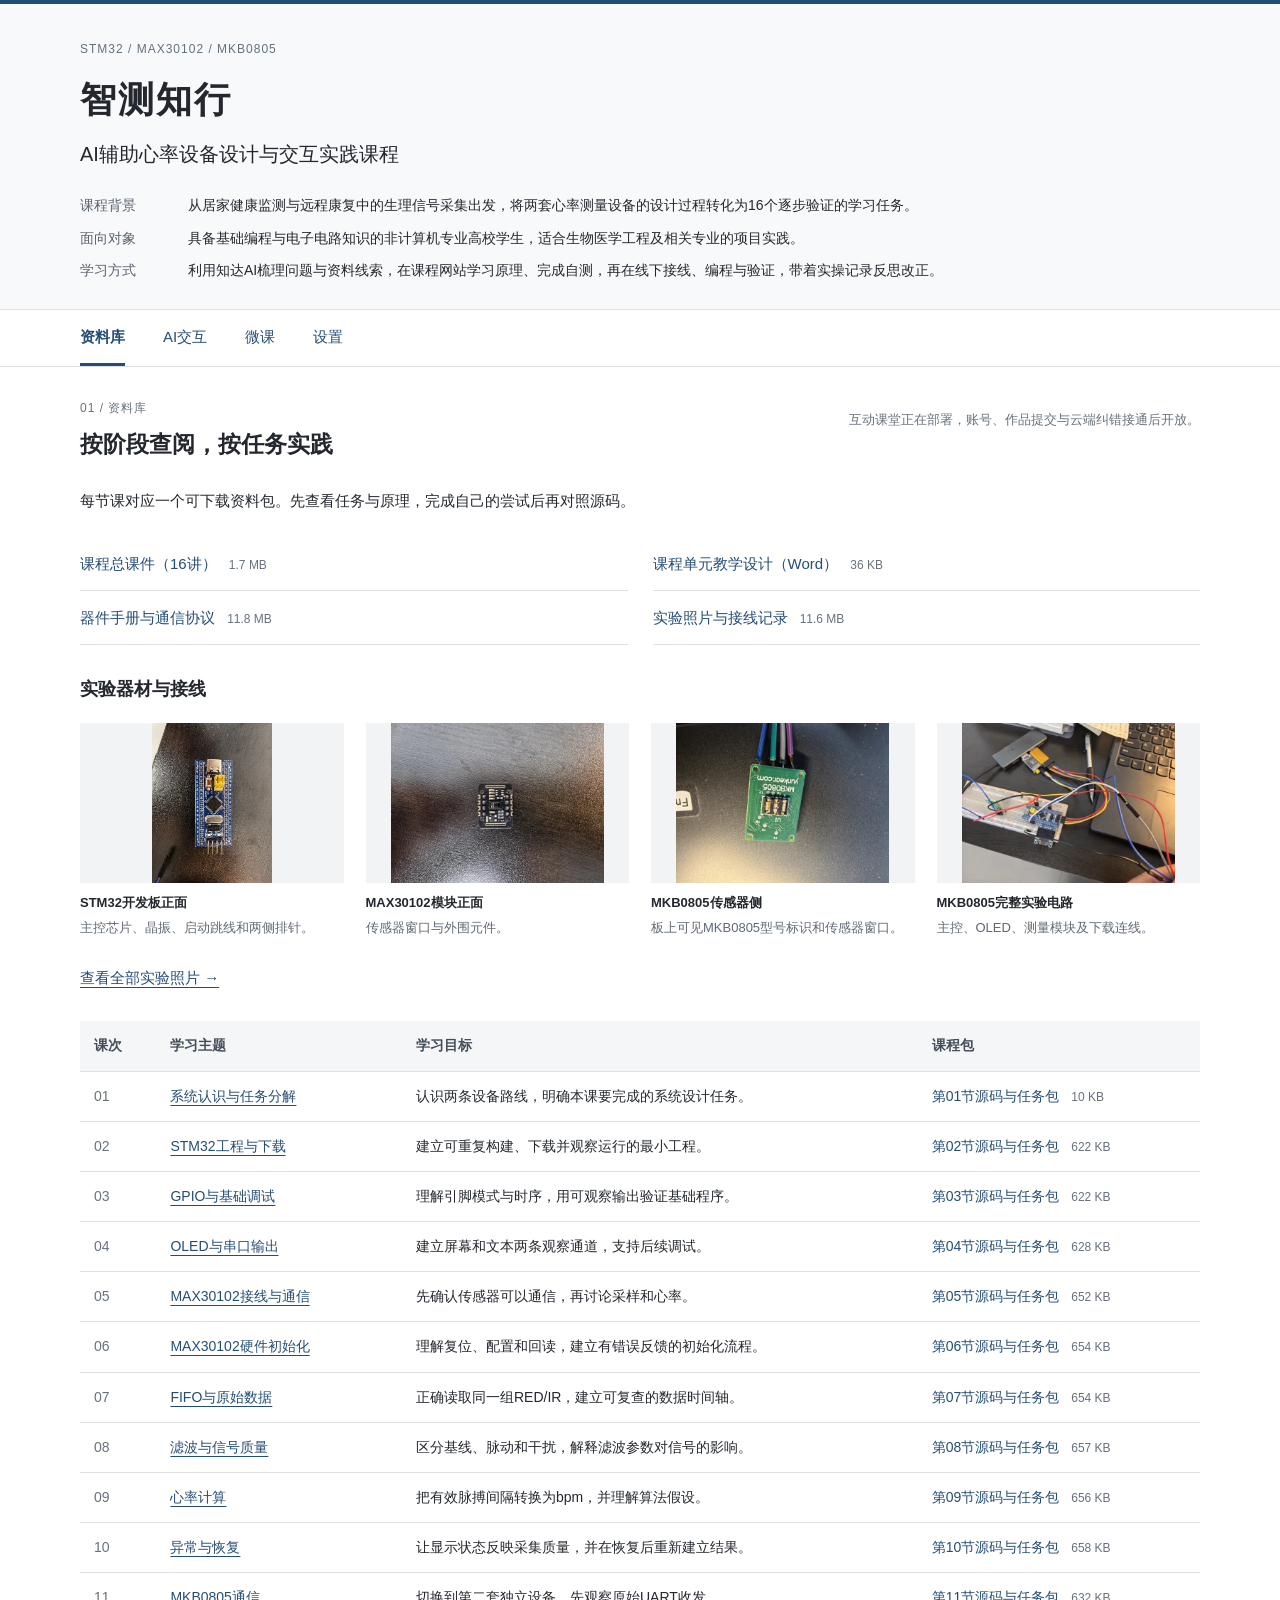
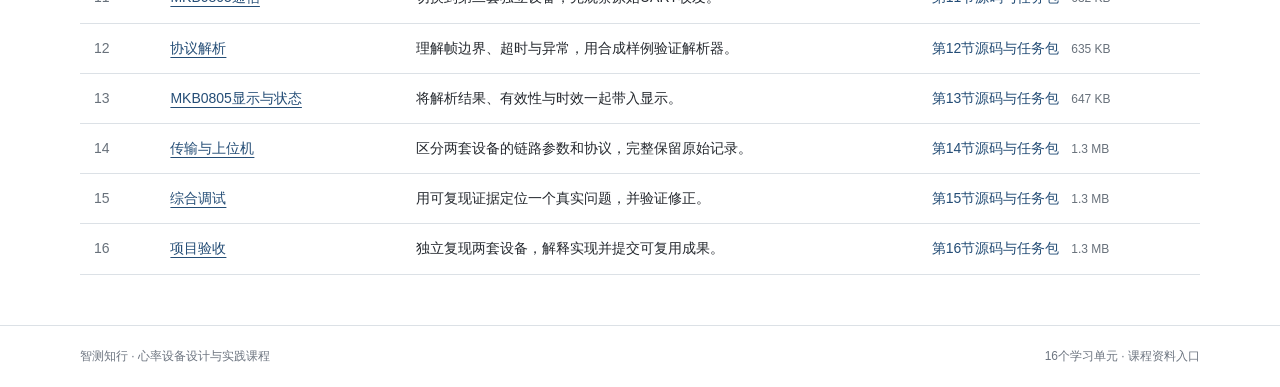
==== commit 4502f772: "Add experiment photographs and simplify course resource labels" ====
--- a/index.html
+++ b/index.html
@@ -2,7 +2,7 @@
 <html lang="zh-CN"><head><meta charset="utf-8"><meta name="viewport" content="width=device-width,initial-scale=1"><meta name="description" content="以MAX30102与MKB0805两套心率设备为主线，连接原理学习、AI辅助与实操的16单元课程。"><title>智测知行 · 心率设备设计与实践课程</title><link rel="stylesheet" href="./style.css"><script src="./config.js" defer></script><script src="./app.js" defer></script></head><body>
 <a class="skip" href="#main">跳到正文</a><header><div class="container"><p class="eyebrow">STM32 / MAX30102 / MKB0805</p><h1>智测知行</h1><p class="subtitle">AI辅助心率设备设计与交互实践课程</p><dl class="intro"><dt>课程背景</dt><dd>从居家健康监测与远程康复中的生理信号采集出发，将两套心率测量设备的设计过程转化为16个逐步验证的学习任务。</dd><dt>面向对象</dt><dd>具备基础编程与电子电路知识的非计算机专业高校学生，适合生物医学工程及相关专业的项目实践。</dd><dt>学习方式</dt><dd>利用知达AI梳理问题与资料线索，在课程网站学习原理、完成自测，再在线下接线、编程与验证，带着实操记录反思改正。</dd></dl></div></header>
 <nav aria-label="课程导航"><div class="container nav-inner"><a href="#library" data-nav="library">资料库</a><a href="#ai" data-nav="ai">AI交互</a><a href="#microcourse" data-nav="microcourse">微课</a><a href="#settings" data-nav="settings">设置</a></div></nav>
-<main id="main" class="container" tabindex="-1"><section class="page" id="library"><div class="section-heading"><div><p class="eyebrow">01 / 资料库</p><h2>按阶段查阅，按任务实践</h2></div><p class="cloud-slot"></p></div><p>每节课对应一个可下载资料包。先查看任务与原理，完成自己的尝试后再对照源码。</p><div class="resource-grid"><a class="download" href="materials/%E5%8F%8C%E8%AE%BE%E5%A4%87%E5%BF%83%E7%8E%87%E6%B5%8B%E9%87%8F_16%E8%8A%82%E8%AF%BE%E7%A8%8B%E6%80%BB%E8%AF%BE%E4%BB%B6_17%E5%8F%B7%E6%A8%A1%E6%9D%BF_%E5%8E%9F%E7%90%86%E6%89%A9%E5%85%85%E7%89%88_V2.pptx" download>16节总课件 · 17号模板 · 原理扩充版 <small>1.7 MB</small></a><a class="download" href="materials/%E5%8F%8C%E8%AE%BE%E5%A4%87%E5%BF%83%E7%8E%87%E6%B5%8B%E9%87%8F_16%E5%8D%95%E5%85%83%E6%95%99%E5%AD%A6%E8%AE%BE%E8%AE%A1_V1.docx" download>16单元教学设计 · Word <small>36 KB</small></a><a class="download" href="materials/%E8%AF%BE%E7%A8%8B%E5%AE%98%E6%96%B9%E8%B5%84%E6%96%99%E5%BA%93_V1.zip" download>官方资料库 · 含来源及版本说明 <small>11.8 MB</small></a><a class="download" href="materials/%E8%A1%A5%E5%9B%BE%E6%8B%8D%E6%91%84%E6%8C%87%E5%8D%97.html" download>77处补图拍摄指南 <small>4 KB</small></a></div><div class="table-wrap"><table class="lesson-table"><thead><tr><th>课次</th><th>学习主题</th><th>学习目标</th><th>课程包</th></tr></thead><tbody><tr><td>01</td><td><a href="#unit-1">系统认识与任务分解</a></td><td>认识两条设备路线，明确本课要完成的系统设计任务。</td><td><a class="download" href="materials/01_%E7%B3%BB%E7%BB%9F%E8%AE%A4%E8%AF%86%E4%B8%8E%E4%BB%BB%E5%8A%A1%E5%88%86%E8%A7%A3.zip" download>第01节源码与任务包 <small>10 KB</small></a></td></tr>
+<main id="main" class="container" tabindex="-1"><section class="page" id="library"><div class="section-heading"><div><p class="eyebrow">01 / 资料库</p><h2>按阶段查阅，按任务实践</h2></div><p class="cloud-slot"></p></div><p>每节课对应一个可下载资料包。先查看任务与原理，完成自己的尝试后再对照源码。</p><div class="resource-grid"><a class="download" href="materials/%E5%BF%83%E7%8E%87%E8%AE%BE%E5%A4%87%E8%AE%BE%E8%AE%A1%E4%B8%8E%E5%AE%9E%E8%B7%B5_%E8%AF%BE%E7%A8%8B%E6%80%BB%E8%AF%BE%E4%BB%B6.pptx" download>课程总课件（16讲） <small>1.7 MB</small></a><a class="download" href="materials/%E5%BF%83%E7%8E%87%E8%AE%BE%E5%A4%87%E8%AE%BE%E8%AE%A1%E4%B8%8E%E5%AE%9E%E8%B7%B5_%E5%8D%95%E5%85%83%E6%95%99%E5%AD%A6%E8%AE%BE%E8%AE%A1.docx" download>课程单元教学设计（Word） <small>36 KB</small></a><a class="download" href="materials/%E5%99%A8%E4%BB%B6%E6%89%8B%E5%86%8C%E4%B8%8E%E9%80%9A%E4%BF%A1%E5%8D%8F%E8%AE%AE.zip" download>器件手册与通信协议 <small>11.8 MB</small></a><a class="download" href="materials/%E5%AE%9E%E9%AA%8C%E7%85%A7%E7%89%87%E4%B8%8E%E6%8E%A5%E7%BA%BF%E8%AE%B0%E5%BD%95.zip" download>实验照片与接线记录 <small>11.6 MB</small></a></div><section class="photo-overview"><h3>实验器材与接线</h3><div class="photo-grid"><figure class="experiment-photo"><a href="photos/photo-10.webp" target="_blank" rel="noopener" aria-label="查看大图：STM32开发板正面"><img src="photos/photo-10-thumb.webp" width="1200" height="1600" alt="STM32开发板正面" loading="lazy" decoding="async"></a><figcaption><strong>STM32开发板正面</strong><span>主控芯片、晶振、启动跳线和两侧排针。</span></figcaption></figure><figure class="experiment-photo"><a href="photos/photo-01.webp" target="_blank" rel="noopener" aria-label="查看大图：MAX30102模块正面"><img src="photos/photo-01-thumb.webp" width="1600" height="1200" alt="MAX30102模块正面" loading="lazy" decoding="async"></a><figcaption><strong>MAX30102模块正面</strong><span>传感器窗口与外围元件。</span></figcaption></figure><figure class="experiment-photo"><a href="photos/photo-34.webp" target="_blank" rel="noopener" aria-label="查看大图：MKB0805传感器侧"><img src="photos/photo-34-thumb.webp" width="1600" height="1200" alt="MKB0805传感器侧" loading="lazy" decoding="async"></a><figcaption><strong>MKB0805传感器侧</strong><span>板上可见MKB0805型号标识和传感器窗口。</span></figcaption></figure><figure class="experiment-photo"><a href="photos/photo-36.webp" target="_blank" rel="noopener" aria-label="查看大图：MKB0805完整实验电路"><img src="photos/photo-36-thumb.webp" width="1600" height="1200" alt="MKB0805完整实验电路" loading="lazy" decoding="async"></a><figcaption><strong>MKB0805完整实验电路</strong><span>主控、OLED、测量模块及下载连线。</span></figcaption></figure></div><p><a href="#photo-gallery">查看全部实验照片 →</a></p></section><div class="table-wrap"><table class="lesson-table"><thead><tr><th>课次</th><th>学习主题</th><th>学习目标</th><th>课程包</th></tr></thead><tbody><tr><td>01</td><td><a href="#unit-1">系统认识与任务分解</a></td><td>认识两条设备路线，明确本课要完成的系统设计任务。</td><td><a class="download" href="materials/01_%E7%B3%BB%E7%BB%9F%E8%AE%A4%E8%AF%86%E4%B8%8E%E4%BB%BB%E5%8A%A1%E5%88%86%E8%A7%A3.zip" download>第01节源码与任务包 <small>10 KB</small></a></td></tr>
 <tr><td>02</td><td><a href="#unit-2">STM32工程与下载</a></td><td>建立可重复构建、下载并观察运行的最小工程。</td><td><a class="download" href="materials/02_STM32%E5%B7%A5%E7%A8%8B%E4%B8%8E%E4%B8%8B%E8%BD%BD.zip" download>第02节源码与任务包 <small>622 KB</small></a></td></tr>
 <tr><td>03</td><td><a href="#unit-3">GPIO与基础调试</a></td><td>理解引脚模式与时序，用可观察输出验证基础程序。</td><td><a class="download" href="materials/03_GPIO%E4%B8%8E%E5%9F%BA%E7%A1%80%E8%B0%83%E8%AF%95.zip" download>第03节源码与任务包 <small>622 KB</small></a></td></tr>
 <tr><td>04</td><td><a href="#unit-4">OLED与串口输出</a></td><td>建立屏幕和文本两条观察通道，支持后续调试。</td><td><a class="download" href="materials/04_OLED%E4%B8%8E%E4%B8%B2%E5%8F%A3%E8%BE%93%E5%87%BA.zip" download>第04节源码与任务包 <small>628 KB</small></a></td></tr>
@@ -21,20 +21,21 @@
 <section class="page" id="ai" hidden><p class="eyebrow">02 / AI交互</p><h2>带着具体问题来讨论</h2><div class="two-columns"><section class="panel"><h3>知达AI助教</h3><p>用于概念理解、资料查找线索和任务拆分。提问时说明课次、器件型号、已完成步骤和希望获得的提示。</p><a class="button" href="https://zida.school/?appId=75" target="_blank" rel="noopener noreferrer">打开知达AI助教 ↗</a><p class="muted">在知达平台使用，可能需要登录；对话不会自动回传到课程站。</p></section><section class="panel"><h3>纠错伙伴</h3><p>结合课程知识库，先定位问题、说明依据，再引导学生修改与复测。云端模型由课程服务器统一调用。</p><p class="cloud-slot"></p><p class="muted">模型尚需配置有效API额度。此入口不要求学生填写API密钥。</p></section></div><h3>一个提问示例</h3><blockquote>我在第5节，使用本课规定的STM32板和MAX30102模块。已经核对供电与共地，读取器件ID仍失败。请先帮我确定应该检查哪些现象，不要直接给完整工程。</blockquote></section>
 <section class="page" id="microcourse" hidden><p class="eyebrow">03 / 微课</p><h2>理论学习、动手验证、反思改正</h2><p>每个单元包括学习任务、原理要点、理解自测、活动安排与验收要求。学习不按固定时长推进，以完成阶段任务为准。</p><ol class="unit-list"><li><a href="#unit-1"><span>第01节</span><strong>系统认识与任务分解</strong><small>认识两条设备路线，明确本课要完成的系统设计任务。</small></a></li><li><a href="#unit-2"><span>第02节</span><strong>STM32工程与下载</strong><small>建立可重复构建、下载并观察运行的最小工程。</small></a></li><li><a href="#unit-3"><span>第03节</span><strong>GPIO与基础调试</strong><small>理解引脚模式与时序，用可观察输出验证基础程序。</small></a></li><li><a href="#unit-4"><span>第04节</span><strong>OLED与串口输出</strong><small>建立屏幕和文本两条观察通道，支持后续调试。</small></a></li><li><a href="#unit-5"><span>第05节</span><strong>MAX30102接线与通信</strong><small>先确认传感器可以通信，再讨论采样和心率。</small></a></li><li><a href="#unit-6"><span>第06节</span><strong>MAX30102硬件初始化</strong><small>理解复位、配置和回读，建立有错误反馈的初始化流程。</small></a></li><li><a href="#unit-7"><span>第07节</span><strong>FIFO与原始数据</strong><small>正确读取同一组RED/IR，建立可复查的数据时间轴。</small></a></li><li><a href="#unit-8"><span>第08节</span><strong>滤波与信号质量</strong><small>区分基线、脉动和干扰，解释滤波参数对信号的影响。</small></a></li><li><a href="#unit-9"><span>第09节</span><strong>心率计算</strong><small>把有效脉搏间隔转换为bpm，并理解算法假设。</small></a></li><li><a href="#unit-10"><span>第10节</span><strong>异常与恢复</strong><small>让显示状态反映采集质量，并在恢复后重新建立结果。</small></a></li><li><a href="#unit-11"><span>第11节</span><strong>MKB0805通信</strong><small>切换到第二套独立设备，先观察原始UART收发。</small></a></li><li><a href="#unit-12"><span>第12节</span><strong>协议解析</strong><small>理解帧边界、超时与异常，用合成样例验证解析器。</small></a></li><li><a href="#unit-13"><span>第13节</span><strong>MKB0805显示与状态</strong><small>将解析结果、有效性与时效一起带入显示。</small></a></li><li><a href="#unit-14"><span>第14节</span><strong>传输与上位机</strong><small>区分两套设备的链路参数和协议，完整保留原始记录。</small></a></li><li><a href="#unit-15"><span>第15节</span><strong>综合调试</strong><small>用可复现证据定位一个真实问题，并验证修正。</small></a></li><li><a href="#unit-16"><span>第16节</span><strong>项目验收</strong><small>独立复现两套设备，解释实现并提交可复用成果。</small></a></li></ol></section>
 <section class="page" id="settings" hidden><p class="eyebrow">04 / 设置</p><h2>使用说明</h2><dl class="unit-info"><dt>当前入口</dt><dd>GitHub Pages课程资料页。资料下载、单元阅读和理解自测可直接使用。</dd><dt>账号与作品</dt><dd>进入互动课堂后使用课程账号，提交作品并查看教师反馈。此资料页不收集登录密码、不上传作品，也不保存成绩。</dd><dt>电脑离线版</dt><dd>保留原有桌面“课程网站（离线版）”入口；该电脑中的学习记录与线上站分别保存。</dd><dt>资料与反馈</dt><dd>如遇无法下载、接线条件不明或课件勘误，请记录课次、文件名和现象，联系授课教师核对。</dd></dl><p class="cloud-slot"></p><p class="muted">页面中的原理摘要与资料索引供学习使用，器件配置以对应型号和版本的原厂资料为准。</p></section>
-<article id="unit-1" class="page" hidden><a class="back" href="#microcourse">← 全部课程单元</a><p class="eyebrow">第01节 · 理论学习—实际操作—反思改正</p><h2>系统认识与任务分解</h2><p>认识两条设备路线，明确本课要完成的系统设计任务。</p><dl class="unit-info"><dt>先备条件</dt><dd>无，完成器材与基础自评。</dd><dt>对应课件</dt><dd>第 5—13 页</dd><dt>本节任务</dt><dd>填写系统框图模板，标出采集、处理、显示、传输；区分模块内部算法与学生程序。</dd></dl><h2 class="section-title">一、原理学习</h2><section class="theory"><h3>两套设备的分工</h3><p>MAX30102：采集红光和红外数据。STM32侧进行信号处理与心率计算，观察从样本到结果的过程。</p><p>MKB0805：模块内部完成测量处理。STM32侧负责请求、解析、显示与传输，重点理解接口与状态。</p><p>共同部分：使用STM32组织程序，用OLED显示，用串口记录。两套设备各用一块主控板。</p></section><section class="theory"><h3>主控芯片与任务分工</h3><p>芯片负责组织流程</p><p>主控执行程序，连接传感器、显示和串口。<br><br>芯片的运算能力不会自动生成正确的测量算法。<br><br>先明确输入、输出及可观察状态，再拆分软件模块。</p><p class="source">参考：用户提供《STM32入门教程.pptx》，第7页</p></section><section class="theory"><h3>资源怎样对应课程任务</h3><div class="table-wrap"><table><tr><th>片内资源</th><th>本课程用途</th></tr><tr><td>Flash</td><td>保存固件及只读常量</td></tr><tr><td>SRAM</td><td>保存样本、接收缓存和运行状态</td></tr><tr><td>GPIO</td><td>控制LED、软件总线和外设引脚</td></tr><tr><td>USART</td><td>接收模块数据并保存调试日志</td></tr><tr><td>SysTick</td><td>提供毫秒时间基准</td></tr></table></div><p class="source">参考：用户提供《STM32入门教程.pptx》，第7—10页；课程工程</p></section><section class="theory"><h3>把需求写成可观察的行为</h3><p>需求包含触发条件和预期变化</p><p>例：移开手指后，当前心率失效，屏幕显示---。<br><br>例：收到完整模块回复后，保存原始帧，再更新对应字段。<br><br>每项需求都要能找到触发动作、程序状态和验证记录。</p><p class="source">参考：课程源码与教学算例</p></section><section class="theory"><h3>数据流与责任边界</h3><div class="table-wrap"><table><tr><th>环节</th><th>MAX30102路线</th><th>MKB0805路线</th></tr><tr><td>输入</td><td>配对的RED/IR样本</td><td>模块返回的协议字节</td></tr><tr><td>学生程序</td><td>采集、滤波、心率检测</td><td>请求、解析、有效性管理</td></tr><tr><td>输出</td><td>心率与测量状态</td><td>心率与模块状态</td></tr><tr><td>本版范围</td><td>完成两套独立设备</td><td>数据拟合作为后续拓展</td></tr></table></div></section><section class="theory"><h3>阶段成果与学习证据</h3><p>每一阶段都留下可以复查的结果</p><p>功能目标：本阶段增加什么，完成后能看到什么。<br><br>验证证据：源码、日志、接线和运行结果相互对应。<br><br>解释能力：说清数据从哪里来，结果在什么条件下有效。</p></section><h2 class="section-title">二、理解自测</h2><p class="muted">先作答，再核对解释。此页不保存成绩。</p><form class="quiz"><fieldset><legend>1. 哪部分主要由学生实现？</legend><label class="choice"><input type="radio" name="q-0" value="A" required> A MAX路线的采集与处理</label><label class="choice"><input type="radio" name="q-0" value="B" required> B MKB内部算法</label><label class="choice"><input type="radio" name="q-0" value="C" required> C 芯片制造</label><p class="answer" hidden data-correct="A">MAX路线在STM32侧组织采集与信号处理；MKB模块内部的算法不是本课由学生重写的部分。</p></fieldset><fieldset><legend>2. 两设备怎样配置主控？</legend><label class="choice"><input type="radio" name="q-1" value="A" required> A 共用任意一组引脚</label><label class="choice"><input type="radio" name="q-1" value="B" required> B 各用独立STM32</label><label class="choice"><input type="radio" name="q-1" value="C" required> C 不需要主控</label><p class="answer" hidden data-correct="B">本课程的两条设备路线各使用独立的STM32，分别核对接线与程序。</p></fieldset><fieldset><legend>3. 屏幕出现数值说明什么？</legend><label class="choice"><input type="radio" name="q-2" value="A" required> A 已证明准确</label><label class="choice"><input type="radio" name="q-2" value="B" required> B 已完成临床验证</label><label class="choice"><input type="radio" name="q-2" value="C" required> C 还需核对来源和状态</label><p class="answer" hidden data-correct="C">出现数字只能说明有输出，还需检查来源、有效性、时效和验证条件。</p></fieldset><button class="button" type="submit">核对答案</button><p class="quiz-result" role="status"></p></form><h2 class="section-title">三、进入实际操作阶段</h2><p>教师展示两套设备及各自数据流，学生辨认模块和接口，绘制两套系统框图，再与同伴交换检查。</p><dl class="unit-info"><dt>应保存成果</dt><dd>两套系统框图、器材及先备知识表。</dd><dt>验收要求</dt><dd>两条链路均有输入输出；能说明两设备拟合不在本版范围。</dd><dt>正常情况</dt><dd>两套框图均包含输入、处理、显示、传输和数据方向</dd><dt>边界检查</dt><dd>指出MAX算法在STM32侧、MKB算法在模块侧；不把拟合写成已完成</dd></dl><a class="download" href="materials/01_%E7%B3%BB%E7%BB%9F%E8%AE%A4%E8%AF%86%E4%B8%8E%E4%BB%BB%E5%8A%A1%E5%88%86%E8%A7%A3.zip" download>第01节源码与任务包 <small>10 KB</small></a><h2 class="section-title">四、反思改正</h2><p>记录遇到的问题、AI建议、核对来源、本人修改和复测结果，再对照本节资料包检查。需要提交作品或获得教师反馈时，进入互动课堂。</p><p class="cloud-slot"></p><div class="unit-navigation"><span></span><a href="#unit-2">下一节 →</a></div></article>
-<article id="unit-2" class="page" hidden><a class="back" href="#microcourse">← 全部课程单元</a><p class="eyebrow">第02节 · 理论学习—实际操作—反思改正</p><h2>STM32工程与下载</h2><p>建立可重复构建、下载并观察运行的最小工程。</p><dl class="unit-info"><dt>先备条件</dt><dd>已完成第1阶段对应任务；第14阶段起同时使用两条路线。</dd><dt>对应课件</dt><dd>第 14—22 页</dd><dt>本节任务</dt><dd>打开最小工程，核对STM32F103C8、8MHz外部晶振、72MHz目标时钟；设置断点观察course_uptime。</dd></dl><h2 class="section-title">一、原理学习</h2><section class="theory"><h3>工程的三个基础部分</h3><p>启动与系统：启动文件建立向量表并进入运行入口。系统代码配置时钟，应用程序才能按预期执行。</p><p>应用程序：main组织初始化和主循环。本课用course_uptime观察程序运行，不急着接传感器。</p><p>外设库：标准外设库提供GPIO、串口等接口。头文件声明与参与编译的实现文件必须配套。</p></section><section class="theory"><h3>CPU、存储器与外设总线</h3><p>沿数据通路读框图</p><p>CPU执行Flash中的程序，运行变量存放在SRAM。<br><br>RCC管理时钟；外设经总线连接到主控。<br><br>这是系列结构示意，图中DMA2、DAC等资源不能直接套用于C8型号。</p><p class="source">参考：用户提供《STM32入门教程.pptx》，第10页；具体资源按STM32F103C8核对</p></section><section class="theory"><h3>从复位到主循环</h3><div class="table-wrap"><table><tr><th>阶段</th><th>发生什么</th></tr><tr><td>复位入口</td><td>从向量表取得初始入口与栈信息</td></tr><tr><td>系统初始化</td><td>配置芯片运行所需的基础环境</td></tr><tr><td>C运行环境</td><td>初始化全局数据，准备调用main</td></tr><tr><td>main初始化</td><td>按依赖顺序启动本课外设</td></tr><tr><td>while循环</td><td>持续服务采集、状态与显示</td></tr></table></div><p class="source">参考：用户提供《STM32入门教程.pptx》，第17页；课程启动文件</p></section><section class="theory"><h3>Flash和RAM的区别</h3><p>代码大小与运行缓存分别检查</p><p>Flash主要承载程序及只读数据，RAM承载运行变量和栈。<br><br>教学算例：500个32位样本占500×4=2000字节，不含数组之外的开销。<br><br>同样长度的RED和IR两组数组占4000字节。编译通过后仍需看链接占用。</p><p class="source">参考：课程源码与教学算例</p></section><section class="theory"><h3>构建与运行的四种证据</h3><div class="table-wrap"><table><tr><th>步骤</th><th>说明</th><th>本课证据</th></tr><tr><td>编译</td><td>源文件生成目标文件</td><td>编译日志与错误位置</td></tr><tr><td>链接</td><td>组合模块并分配存储</td><td>链接成功与输出文件</td></tr><tr><td>下载</td><td>把固件写入目标芯片</td><td>下载及校验结果</td></tr><tr><td>运行</td><td>芯片实际执行程序</td><td>变量随时间变化</td></tr></table></div></section><section class="theory"><h3>时钟与目标配置</h3><p>参数要与实际芯片和工程一致</p><p>课程基线：STM32F103C8，8MHz外部晶振，系统目标72MHz。<br><br>工具基线：ARM Compiler 5，C99与MicroLIB；打开Course.uvprojx。<br><br>先核对型号与环境，再定位错误；不要用随意更换启动文件来掩盖配置问题。</p></section><h2 class="section-title">二、理解自测</h2><p class="muted">先作答，再核对解释。此页不保存成绩。</p><form class="quiz"><fieldset><legend>1. 找不到函数实现通常在哪一步发现？</legend><label class="choice"><input type="radio" name="q-0" value="A" required> A 拍照</label><label class="choice"><input type="radio" name="q-0" value="B" required> B 链接</label><label class="choice"><input type="radio" name="q-0" value="C" required> C 接线</label><p class="answer" hidden data-correct="B">源文件可编译，但调用的函数缺少实现时，通常会在链接阶段报告未定义符号。</p></fieldset><fieldset><legend>2. 编译成功是否证明下载成功？</legend><label class="choice"><input type="radio" name="q-1" value="A" required> A 是</label><label class="choice"><input type="radio" name="q-1" value="B" required> B 否</label><label class="choice"><input type="radio" name="q-1" value="C" required> C 仅看代码颜色</label><p class="answer" hidden data-correct="B">编译、链接、下载和实际运行是不同环节，需要分别保留证据。</p></fieldset><fieldset><legend>3. 观察什么可以支持程序正在运行？</legend><label class="choice"><input type="radio" name="q-2" value="A" required> A 文件存在</label><label class="choice"><input type="radio" name="q-2" value="B" required> B 编辑器打开</label><label class="choice"><input type="radio" name="q-2" value="C" required> C 运行变量持续变化</label><p class="answer" hidden data-correct="C">观察运行变量随程序执行变化，可以支持程序正在运行的判断；还应对应正确固件。</p></fieldset><button class="button" type="submit">核对答案</button><p class="quiz-result" role="status"></p></form><h2 class="section-title">三、进入实际操作阶段</h2><p>教师先演示输入、预期现象和记录方法，指出工程入口与本次增量；学生确认起始功能，再完成本节任务。</p><dl class="unit-info"><dt>应保存成果</dt><dd>完整工程、构建日志、下载和调试记录。</dd><dt>验收要求</dt><dd>能区分编译、链接、下载、运行；course_uptime随运行增加。</dd><dt>正常情况</dt><dd>最小工程完成编译、链接、下载并观察运行变量</dd><dt>边界检查</dt><dd>保存一次构建问题的原因与修复记录；无实物时下载和运行项目待核验</dd></dl><a class="download" href="materials/02_STM32%E5%B7%A5%E7%A8%8B%E4%B8%8E%E4%B8%8B%E8%BD%BD.zip" download>第02节源码与任务包 <small>622 KB</small></a><h2 class="section-title">四、反思改正</h2><p>记录遇到的问题、AI建议、核对来源、本人修改和复测结果，再对照本节资料包检查。需要提交作品或获得教师反馈时，进入互动课堂。</p><p class="cloud-slot"></p><div class="unit-navigation"><a href="#unit-1">← 上一节</a><a href="#unit-3">下一节 →</a></div></article>
-<article id="unit-3" class="page" hidden><a class="back" href="#microcourse">← 全部课程单元</a><p class="eyebrow">第03节 · 理论学习—实际操作—反思改正</p><h2>GPIO与基础调试</h2><p>理解引脚模式与时序，用可观察输出验证基础程序。</p><dl class="unit-info"><dt>先备条件</dt><dd>已完成第2阶段对应任务；第14阶段起同时使用两条路线。</dd><dt>对应课件</dt><dd>第 23—31 页</dd><dt>本节任务</dt><dd>在起始工程增加PC13输出；按500ms切换，保留主循环计时。</dd></dl><h2 class="section-title">一、原理学习</h2><section class="theory"><h3>引脚输出的条件</h3><p>外设时钟：先使能对应GPIO端口时钟，再进行引脚配置。代码里出现GPIO_Init并不代表所有前置条件已经具备。</p><p>输出模式：本课PC13采用开漏输出。拉低时导通，释放时由外部电路确定电位。理解模式比记住函数名更重要。</p><p>外部电路：3.3V经1kΩ电阻连接LED正极，LED负极接PC13。该接法低电平点亮；板载LED另核对。</p></section><section class="theory"><h3>GPIO输入与输出通路</h3><p>写出的值与读到的电平</p><p>写输出寄存器控制输出驱动器。<br><br>输入寄存器反映引脚采样结果。<br><br>配置、外部连接和引脚电压共同决定实际行为。</p><p class="source">参考：用户提供《STM32入门教程.pptx》，第20页，原图带ST图号13</p></section><section class="theory"><h3>推挽与开漏输出</h3><p>输出高电平的方式不同</p><p>推挽由上下管主动驱动。<br><br>开漏拉低时导通，释放后依赖外部上拉或负载。<br><br>本课LED低电平点亮，I²C高电平由正确电压的上拉建立。</p><p class="source">参考：用户提供《STM32入门教程.pptx》，第24页，原图带ST图号16</p></section><section class="theory"><h3>位操作与引脚掩码</h3><div class="table-wrap"><table><tr><th>表达式</th><th>含义或教学算例</th></tr><tr><td>1U &lt;&lt; 13</td><td>选择第13位，得到0x2000</td></tr><tr><td>value &amp; mask</td><td>检查被掩码选中的位</td></tr><tr><td>value | mask</td><td>把指定位置1</td></tr><tr><td>value &amp; ~mask</td><td>把指定位清零</td></tr><tr><td>GPIO库函数</td><td>先确认端口与引脚参数，再看函数行为</td></tr></table></div><p class="source">参考：用户提供《STM32入门教程.pptx》，第18—25页；C语言位运算</p></section><section class="theory"><h3>周期与时间基准</h3><p>500毫秒翻转一次，完整周期约1秒</p><p>Tick_Now提供毫秒计数，主循环通过时间差决定是否翻转。<br><br>翻转间隔与完整亮灭周期不同：一次周期包含亮、灭两个阶段。<br><br>使用无符号时间差处理计数回绕，避免直接比较未来绝对时刻。</p></section><section class="theory"><h3>引脚分配与后续课程</h3><p>基础实验也要遵守系统的引脚安排</p><p>PA2将用于USART2，PB10/PB11将用于MAX总线或另一设备的蓝牙。<br><br>本课使用PC13，避免把旧LED初始化带到后续通信工程。<br><br>验证时同时记录电路极性与软件输出，不能只凭LED不亮认定程序没有运行。</p></section><h2 class="section-title">二、理解自测</h2><p class="muted">先作答，再核对解释。此页不保存成绩。</p><form class="quiz"><fieldset><legend>1. 本课LED什么时候亮？</legend><label class="choice"><input type="radio" name="q-0" value="A" required> A PC13拉低</label><label class="choice"><input type="radio" name="q-0" value="B" required> B PC13释放</label><label class="choice"><input type="radio" name="q-0" value="C" required> C 与极性无关</label><p class="answer" hidden data-correct="A">本课PC13的LED接线为低电平有效，输出低电平时导通。</p></fieldset><fieldset><legend>2. 每500ms翻转一次的周期是多少？</legend><label class="choice"><input type="radio" name="q-1" value="A" required> A 0.5s</label><label class="choice"><input type="radio" name="q-1" value="B" required> B 1s</label><label class="choice"><input type="radio" name="q-1" value="C" required> C 2s</label><p class="answer" hidden data-correct="B">一次高低翻转用500ms，完成亮灭两个状态的一轮需要约1s。</p></fieldset><fieldset><legend>3. 为什么检查旧LED初始化？</legend><label class="choice"><input type="radio" name="q-2" value="A" required> A 改变颜色</label><label class="choice"><input type="radio" name="q-2" value="B" required> B 减少文件数</label><label class="choice"><input type="radio" name="q-2" value="C" required> C 可能占用通信引脚</label><p class="answer" hidden data-correct="C">旧初始化若占用了后续通信引脚，可能破坏新功能，因此先核对引脚分配。</p></fieldset><button class="button" type="submit">核对答案</button><p class="quiz-result" role="status"></p></form><h2 class="section-title">三、进入实际操作阶段</h2><p>教师先演示输入、预期现象和记录方法，指出工程入口与本次增量；学生确认起始功能，再完成本节任务。</p><dl class="unit-info"><dt>应保存成果</dt><dd>GPIO代码、引脚表、LED或逻辑分析记录。</dd><dt>验收要求</dt><dd>周期约1s；不占用PA2、PB10/PB11；解释低电平有效。</dd><dt>正常情况</dt><dd>PC13按本课低有效接线实现LED周期变化</dd><dt>边界检查</dt><dd>解释500ms翻转对应约1s周期；检查后续通信引脚未被占用</dd></dl><a class="download" href="materials/03_GPIO%E4%B8%8E%E5%9F%BA%E7%A1%80%E8%B0%83%E8%AF%95.zip" download>第03节源码与任务包 <small>622 KB</small></a><h2 class="section-title">四、反思改正</h2><p>记录遇到的问题、AI建议、核对来源、本人修改和复测结果，再对照本节资料包检查。需要提交作品或获得教师反馈时，进入互动课堂。</p><p class="cloud-slot"></p><div class="unit-navigation"><a href="#unit-2">← 上一节</a><a href="#unit-4">下一节 →</a></div></article>
-<article id="unit-4" class="page" hidden><a class="back" href="#microcourse">← 全部课程单元</a><p class="eyebrow">第04节 · 理论学习—实际操作—反思改正</p><h2>OLED与串口输出</h2><p>建立屏幕和文本两条观察通道，支持后续调试。</p><dl class="unit-info"><dt>先备条件</dt><dd>已完成第3阶段对应任务；第14阶段起同时使用两条路线。</dd><dt>对应课件</dt><dd>第 32—40 页</dd><dt>本节任务</dt><dd>增加OLED_Init、Serial_Init；显示固定文字并每秒输出HELLO与毫秒数。</dd></dl><h2 class="section-title">一、原理学习</h2><section class="theory"><h3>本版显示与串口接线</h3><div class="table-wrap"><table><tr><th>对象</th><th>信号或引脚</th><th>本版连接</th></tr><tr><td>OLED</td><td>SCL/SCK、SDA</td><td>PB8、PB9</td></tr><tr><td>OLED</td><td>VDD、GND</td><td>固定3.3V、GND</td></tr><tr><td>USB转串口</td><td>RXD、TXD</td><td>PA9、PA10</td></tr><tr><td>USB转串口</td><td>逻辑与参数</td><td>3.3V TTL，115200 8N1</td></tr></table></div></section><section class="theory"><h3>8N1串口帧的组成</h3><p>一个字节占用10个位时间</p><p>8N1表示8数据位、无校验、1停止位，另有1起始位。<br><br>异步串口双方约定速率，不接图中的同步时钟线。<br><br>UART通常低位先发送；字节数和线路位数需要区分。</p><p class="source">参考：用户提供《STM32入门教程.pptx》，第117页；图中时钟线属同步场景，本课为异步UART</p></section><section class="theory"><h3>输出速率的数量级</h3><div class="table-wrap"><table><tr><th>教学算例</th><th>估算结果</th></tr><tr><td>115200波特、8N1</td><td>理论上限约11520字节/秒</td></tr><tr><td>每行40字节、100行/秒</td><td>约4000字节/秒，未计其他开销</td></tr><tr><td>9600波特、8N1</td><td>理论上限约960字节/秒</td></tr><tr><td>9600链路传4000字节/秒</td><td>超出线路容量，需降频或缩短内容</td></tr></table></div><p class="source">参考：用户提供《STM32入门教程.pptx》，第112—121页；按8N1计算的理论值</p></section><section class="theory"><h3>屏幕刷新与数据采集</h3><p>采集频率、记录频率、显示频率可以不同</p><p>传感器可持续采样，屏幕只需定期展示当前状态。<br><br>降低显示刷新率可以减少通信开销，但不能顺便丢掉算法所需样本。<br><br>串口日志应保留足够细节，使屏幕结果能够追溯到输入。</p><p class="source">参考：课程源码与教学算例</p></section><section class="theory"><h3>两种观察通道</h3><p>OLED观察状态：显示READY、计数或错误状态，帮助学生在电脑以外确认设备行为。显示驱动要匹配实际屏幕型号。</p><p>串口保留细节：串口输出HELLO与毫秒数，记录时间和变化。文本可保存，适合比较修改前后。</p><p>版本必须匹配：本版OLED固定供电；旧PB6/PB7供电代码不再使用。供电接法和驱动初始化要成套。</p></section><section class="theory"><h3>乱码与没有输出</h3><p>先判断现象，再选择检查顺序</p><p>有字符但乱码：先核对波特率、8N1及文本接收方式。<br><br>完全没有字符：检查端口、占用、TX/RX交叉、共地和程序运行。<br><br>OLED空白另查供电与显示驱动；不要把两条观察通道的问题混为一个。</p></section><h2 class="section-title">二、理解自测</h2><p class="muted">先作答，再核对解释。此页不保存成绩。</p><form class="quiz"><fieldset><legend>1. STM32 PA9应接USB串口哪端？</legend><label class="choice"><input type="radio" name="q-0" value="A" required> A TXD</label><label class="choice"><input type="radio" name="q-0" value="B" required> B RXD</label><label class="choice"><input type="radio" name="q-0" value="C" required> C VCC</label><p class="answer" hidden data-correct="B">发送端TX应连接接收端RX；PA9作为发送端时应接USB串口RXD，并共地。</p></fieldset><fieldset><legend>2. 本版OLED怎样供电？</legend><label class="choice"><input type="radio" name="q-1" value="A" required> A PB6/PB7</label><label class="choice"><input type="radio" name="q-1" value="B" required> B 任意GPIO</label><label class="choice"><input type="radio" name="q-1" value="C" required> C 固定3.3V/GND</label><p class="answer" hidden data-correct="C">本课程OLED使用固定3.3V与GND供电，不能将通信或普通GPIO当作电源。</p></fieldset><fieldset><legend>3. 串口乱码首先检查什么？</legend><label class="choice"><input type="radio" name="q-2" value="A" required> A 通信参数</label><label class="choice"><input type="radio" name="q-2" value="B" required> B 图片尺寸</label><label class="choice"><input type="radio" name="q-2" value="C" required> C 工程名称</label><p class="answer" hidden data-correct="A">乱码常与波特率、数据位、停止位或编码不匹配有关，先核对两端通信参数。</p></fieldset><button class="button" type="submit">核对答案</button><p class="quiz-result" role="status"></p></form><h2 class="section-title">三、进入实际操作阶段</h2><p>教师先演示输入、预期现象和记录方法，指出工程入口与本次增量；学生确认起始功能，再完成本节任务。</p><dl class="unit-info"><dt>应保存成果</dt><dd>接线照片、OLED照片、串口文本、完整工程。</dd><dt>验收要求</dt><dd>115200 8N1文本可读，OLED不使用PB6/PB7供电。</dd><dt>正常情况</dt><dd>OLED显示状态，USB串口输出文字及时间</dd><dt>边界检查</dt><dd>能区分乱码与无输出，并按各自证据排查</dd></dl><a class="download" href="materials/04_OLED%E4%B8%8E%E4%B8%B2%E5%8F%A3%E8%BE%93%E5%87%BA.zip" download>第04节源码与任务包 <small>628 KB</small></a><h2 class="section-title">四、反思改正</h2><p>记录遇到的问题、AI建议、核对来源、本人修改和复测结果，再对照本节资料包检查。需要提交作品或获得教师反馈时，进入互动课堂。</p><p class="cloud-slot"></p><div class="unit-navigation"><a href="#unit-3">← 上一节</a><a href="#unit-5">下一节 →</a></div></article>
-<article id="unit-5" class="page" hidden><a class="back" href="#microcourse">← 全部课程单元</a><p class="eyebrow">第05节 · 理论学习—实际操作—反思改正</p><h2>MAX30102接线与通信</h2><p>先确认传感器可以通信，再讨论采样和心率。</p><dl class="unit-info"><dt>先备条件</dt><dd>已完成第4阶段对应任务；第14阶段起同时使用两条路线。</dd><dt>对应课件</dt><dd>第 41—49 页</dd><dt>本节任务</dt><dd>增加总线初始化和0xFF读取；先验证通信，不开始采样。</dd></dl><h2 class="section-title">一、原理学习</h2><section class="theory"><h3>模块与芯片的区别</h3><p>器件规格：芯片电源和LED电源有各自要求。裸芯片参数不能直接当作任意开发模块VIN的输入要求。</p><p>模块电路：开发模块可能带稳压或电平转换。同名模块也可能采用不同电路，先确认版本与资料。</p><p>实际接线：本课程SCL=PB10、SDA=PB11、GND共地。VIN和总线上拉电压核实后再连接。</p></section><section class="theory"><h3>一次指定寄存器读取</h3><p>读之前先指定寄存器地址</p><p>先发送设备写地址和寄存器地址。<br><br>重复起始后切换为读方向，再接收数据。<br><br>最后一个字节的应答和停止条件要符合接口约定。</p><p class="source">参考：Analog Devices / Maxim MAX30102，Rev 1，第30页图10</p></section><section class="theory"><h3>地址换算教学例子</h3><div class="table-wrap"><table><tr><th>表示</th><th>二进制或结果</th></tr><tr><td>7位地址0x57</td><td>1010111</td></tr><tr><td>左移1位</td><td>10101110，即0xAE</td></tr><tr><td>最低位为0</td><td>写方向地址字节0xAE</td></tr><tr><td>最低位为1</td><td>读方向地址字节0xAF</td></tr><tr><td>调用接口前</td><td>确认函数是否自行完成左移</td></tr></table></div><p class="source">参考：Analog Devices / Maxim MAX30102，Rev 1，10/2018；https://www.analog.com/media/en/technical-documentation/data-sheets/max30102.pdf，第28—30页；地址表示换算</p></section><section class="theory"><h3>ACK失败的位置有意义</h3><p>定位设备地址、寄存器或数据阶段</p><p>设备地址未应答：检查供电、共地、地址和总线接线。<br><br>指定寄存器阶段失败：核对事务顺序及底层时序。<br><br>日志应保留失败位置；清楚的状态比一个不明原因的默认值更有用。</p><p class="source">参考：课程源码与教学算例</p></section><section class="theory"><h3>I2C通信与地址表示</h3><p>7位地址与总线上发送的地址字节不同</p><p>当前驱动采用写地址字节0xAE和读地址字节0xAF，对应7位地址0x57。<br><br>使用其他I2C接口时，先确认它要求7位地址还是完整地址字节。<br><br>ACK用于检查对方应答；错误状态应指出失败环节，而不是静默返回默认数据。</p></section><section class="theory"><h3>PART_ID通信检查</h3><p>读取0xFF寄存器，核对器件身份</p><p>官方寄存器表中，MAX30102的PART_ID位于0xFF，预期值为0x15。<br><br>同时检查函数返回状态和读取值：默认变量恰好相等不等于通信成功。<br><br>读到ID说明这次通信有依据，不等于初始化、采样或测量准确性已经通过。</p></section><h2 class="section-title">二、理解自测</h2><p class="muted">先作答，再核对解释。此页不保存成绩。</p><form class="quiz"><fieldset><legend>1. 0x57与0xAE的关系是什么？</legend><label class="choice"><input type="radio" name="q-0" value="A" required> A 不同器件</label><label class="choice"><input type="radio" name="q-0" value="B" required> B 不同地址表示</label><label class="choice"><input type="radio" name="q-0" value="C" required> C 无关常数</label><p class="answer" hidden data-correct="B">0x57是7位地址表示，0xAE是左移一位并带写方向位后的地址字节，应核对驱动接口采用哪种形式。</p></fieldset><fieldset><legend>2. 读取ID应该同时检查什么？</legend><label class="choice"><input type="radio" name="q-1" value="A" required> A 返回状态和值</label><label class="choice"><input type="radio" name="q-1" value="B" required> B 文件大小</label><label class="choice"><input type="radio" name="q-1" value="C" required> C 屏幕亮度</label><p class="answer" hidden data-correct="A">返回状态用于判断读取是否成功，ID值用于核对器件；不能只看一个默认返回值。</p></fieldset><fieldset><legend>3. 模块VIN如何确定？</legend><label class="choice"><input type="radio" name="q-2" value="A" required> A 看颜色</label><label class="choice"><input type="radio" name="q-2" value="B" required> B 固定接5V</label><label class="choice"><input type="radio" name="q-2" value="C" required> C 核对对应模块资料</label><p class="answer" hidden data-correct="C">不同转接模块的电源设计可能不同，应核对实际模块资料与丝印，而非直接套用固定电压。</p></fieldset><button class="button" type="submit">核对答案</button><p class="quiz-result" role="status"></p></form><h2 class="section-title">三、进入实际操作阶段</h2><p>教师先演示输入、预期现象和记录方法，指出工程入口与本次增量；学生确认起始功能，再完成本节任务。</p><dl class="unit-info"><dt>应保存成果</dt><dd>接线表、ID/状态日志、驱动调用代码。</dd><dt>验收要求</dt><dd>原厂MAX30102预期PART_ID=0x15；错误有状态码，不能用默认值掩盖。</dd><dt>正常情况</dt><dd>记录I²C返回状态与PART_ID读取值</dd><dt>边界检查</dt><dd>正常器件期望0x15；失败能指出具体阶段，未用默认值掩盖</dd></dl><a class="download" href="materials/05_MAX30102%E6%8E%A5%E7%BA%BF%E4%B8%8E%E9%80%9A%E4%BF%A1.zip" download>第05节源码与任务包 <small>652 KB</small></a><h2 class="section-title">四、反思改正</h2><p>记录遇到的问题、AI建议、核对来源、本人修改和复测结果，再对照本节资料包检查。需要提交作品或获得教师反馈时，进入互动课堂。</p><p class="cloud-slot"></p><div class="unit-navigation"><a href="#unit-4">← 上一节</a><a href="#unit-6">下一节 →</a></div></article>
-<article id="unit-6" class="page" hidden><a class="back" href="#microcourse">← 全部课程单元</a><p class="eyebrow">第06节 · 理论学习—实际操作—反思改正</p><h2>MAX30102硬件初始化</h2><p>理解复位、配置和回读，建立有错误反馈的初始化流程。</p><dl class="unit-info"><dt>先备条件</dt><dd>已完成第5阶段对应任务；第14阶段起同时使用两条路线。</dd><dt>对应课件</dt><dd>第 50—58 页</dd><dt>本节任务</dt><dd>实现复位等待超时、配置启动及寄存器回读；对照手册逐项解释。</dd></dl><h2 class="section-title">一、原理学习</h2><section class="theory"><h3>初始化的三个步骤</h3><p>复位与等待：发出复位后等待复位位清除，并设置超时。没有超时的等待可能让整个程序停住。</p><p>写入配置：依序处理FIFO、采样参数、LED电流与工作模式。启动采样放在配置完成之后。</p><p>回读核对：读取关键可读寄存器并与期望比较。写入没有报错，不保证最终配置一定符合预期。</p></section><section class="theory"><h3>MAX30102内部功能框图</h3><p>器件输出光学采样数据</p><p>LED发光，光电接收器检测返回的光。<br><br>模拟前端和ADC完成转换，数字部分组织数据。<br><br>STM32经I²C读取样本，再运行本课程的心率算法。</p><p class="source">参考：Analog Devices / Maxim MAX30102，Rev 1，10/2018；https://www.analog.com/media/en/technical-documentation/data-sheets/max30102.pdf，第9页</p></section><section class="theory"><h3>0x27怎样解释</h3><div class="table-wrap"><table><tr><th>0x0A中的字段</th><th>课程配置与含义</th></tr><tr><td>0x27的二进制</td><td>0010 0111</td></tr><tr><td>位6:5 = 01</td><td>ADC满量程4096nA</td></tr><tr><td>位4:2 = 001</td><td>100组样本/秒</td></tr><tr><td>位1:0 = 11</td><td>411µs脉宽，18位分辨率</td></tr><tr><td>核对方法</td><td>逐字段掩码、移位，再查手册表</td></tr></table></div><p class="source">参考：Analog Devices / Maxim MAX30102，Rev 1，10/2018；https://www.analog.com/media/en/technical-documentation/data-sheets/max30102.pdf，第18—19页，表5—7</p></section><section class="theory"><h3>工作模式影响读取长度</h3><div class="table-wrap"><table><tr><th>模式字段</th><th>活动通道与课程含义</th></tr><tr><td>010：HR模式</td><td>仅RED；不能按双通道长度硬读</td></tr><tr><td>011：SpO₂模式</td><td>RED和IR；本课用于取得双通道数据</td></tr><tr><td>111：Multi-LED模式</td><td>由时隙配置决定活动通道</td></tr><tr><td>本课0x09 = 0x03</td><td>每组读取两通道，共6字节</td></tr><tr><td>模式名称</td><td>不代表本课程已实现血氧计算</td></tr></table></div><p class="source">参考：Analog Devices / Maxim MAX30102，Rev 1，10/2018；https://www.analog.com/media/en/technical-documentation/data-sheets/max30102.pdf，第18页表4、第15页</p></section><section class="theory"><h3>课程配置表的阅读方法</h3><div class="table-wrap"><table><tr><th>寄存器</th><th>课程写入值</th><th>用途</th></tr><tr><td>0x04/0x05/0x06</td><td>0</td><td>FIFO指针与溢出计数</td></tr><tr><td>0x08</td><td>0x00</td><td>FIFO配置</td></tr><tr><td>0x0A</td><td>0x27</td><td>采样相关参数</td></tr><tr><td>0x0C/0x0D</td><td>0x1F</td><td>两路LED电流配置</td></tr><tr><td>0x09</td><td>0x03</td><td>最后进入采样模式</td></tr></table></div></section><section class="theory"><h3>失败位置与工程记录</h3><p>把初始化失败变成可定位的问题</p><p>记录返回状态、失败寄存器和回读值，区分复位超时、写入失败和配置不一致。<br><br>参数解释要回到对应手册位域，不能把十六进制数直接当成频率或电流单位。<br><br>课程配置是当前实验起点，换模块、光学结构或算法后应重新验证。</p></section><h2 class="section-title">二、理解自测</h2><p class="muted">先作答，再核对解释。此页不保存成绩。</p><form class="quiz"><fieldset><legend>1. 为什么启动采样放在最后？</legend><label class="choice"><input type="radio" name="q-0" value="A" required> A 避免配置未完成就采集</label><label class="choice"><input type="radio" name="q-0" value="B" required> B 美化代码</label><label class="choice"><input type="radio" name="q-0" value="C" required> C 减少目录</label><p class="answer" hidden data-correct="A">先完成复位、FIFO与采样参数配置，再启动采样，可避免在配置不完整时产生混杂数据。</p></fieldset><fieldset><legend>2. 写入成功后还要做什么？</legend><label class="choice"><input type="radio" name="q-1" value="A" required> A 立刻宣称准确</label><label class="choice"><input type="radio" name="q-1" value="B" required> B 回读关键配置</label><label class="choice"><input type="radio" name="q-1" value="C" required> C 删除日志</label><p class="answer" hidden data-correct="B">关键配置需要回读对照，写操作成功不能替代配置值确实正确的证据。</p></fieldset><fieldset><legend>3. 等待复位为什么需要超时？</legend><label class="choice"><input type="radio" name="q-2" value="A" required> A 防止无限等待</label><label class="choice"><input type="radio" name="q-2" value="B" required> B 增大信号</label><label class="choice"><input type="radio" name="q-2" value="C" required> C 改变引脚</label><p class="answer" hidden data-correct="A">硬件异常时复位位可能不按预期变化；超时使程序能退出等待并报告问题。</p></fieldset><button class="button" type="submit">核对答案</button><p class="quiz-result" role="status"></p></form><h2 class="section-title">三、进入实际操作阶段</h2><p>教师先演示输入、预期现象和记录方法，指出工程入口与本次增量；学生确认起始功能，再完成本节任务。</p><dl class="unit-info"><dt>应保存成果</dt><dd>寄存器表、回读日志、失败记录。</dd><dt>验收要求</dt><dd>复位有超时，回读与期望一致；不把读到ID等同完成配置。</dd><dt>正常情况</dt><dd>完成复位、FIFO清理、参数写入与关键配置回读</dd><dt>边界检查</dt><dd>复位等待有超时；能从0x27解释采样相关位域</dd></dl><a class="download" href="materials/06_MAX30102%E7%A1%AC%E4%BB%B6%E5%88%9D%E5%A7%8B%E5%8C%96.zip" download>第06节源码与任务包 <small>654 KB</small></a><h2 class="section-title">四、反思改正</h2><p>记录遇到的问题、AI建议、核对来源、本人修改和复测结果，再对照本节资料包检查。需要提交作品或获得教师反馈时，进入互动课堂。</p><p class="cloud-slot"></p><div class="unit-navigation"><a href="#unit-5">← 上一节</a><a href="#unit-7">下一节 →</a></div></article>
-<article id="unit-7" class="page" hidden><a class="back" href="#microcourse">← 全部课程单元</a><p class="eyebrow">第07节 · 理论学习—实际操作—反思改正</p><h2>FIFO与原始数据</h2><p>正确读取同一组RED/IR，建立可复查的数据时间轴。</p><dl class="unit-info"><dt>先备条件</dt><dd>已完成第6阶段对应任务；第14阶段起同时使用两条路线。</dd><dt>对应课件</dt><dd>第 59—67 页</dd><dt>本节任务</dt><dd>轮询FIFO，RED/IR只读取一次；串口输出seq,ms,red,ir。</dd></dl><h2 class="section-title">一、原理学习</h2><section class="theory"><h3>FIFO中的样本组织</h3><p>数据配对：当前模式每组包含红光和红外数据。两通道必须来自同一次读取，才能讨论对应关系。</p><p>只读一次：读取FIFO会推进数据位置。显示与算法不能各自再取一次，然后把不同样本当成同组。</p><p>分发处理：主循环读取后把同一份变量交给显示、记录和处理模块，保持数据路径清晰。</p></section><section class="theory"><h3>FIFO中的通道顺序</h3><p>一组RED和IR合计6字节</p><p>同组RED先读3字节，IR再读3字节。<br><br>读出动作改变FIFO读取位置。<br><br>先形成一组完整样本，再交给显示、日志和算法。</p><p class="source">参考：Analog Devices / Maxim MAX30102，Rev 1，10/2018；https://www.analog.com/media/en/technical-documentation/data-sheets/max30102.pdf，第14—15页</p></section><section class="theory"><h3>三个字节拼成18位样本</h3><div class="table-wrap"><table><tr><th>步骤</th><th>教学示例</th></tr><tr><td>接收字节</td><td>0x01、0x23、0x45</td></tr><tr><td>拼接为32位无符号数</td><td>(b0&lt;&lt;16) | (b1&lt;&lt;8) | b2</td></tr><tr><td>保留18位</td><td>raw &amp; 0x3FFFF</td></tr><tr><td>本例结果</td><td>0x12345，即74565计数</td></tr><tr><td>注意类型</td><td>移位前转为uint32_t，避免宽度不足</td></tr></table></div><p class="source">参考：Analog Devices / Maxim MAX30102，Rev 1，10/2018；https://www.analog.com/media/en/technical-documentation/data-sheets/max30102.pdf，第15页表2；合成字节算例</p></section><section class="theory"><h3>缓存给主循环留出的时间</h3><p>FIFO容量不能替代持续服务</p><p>深度32组，在100组/秒且无人读取时，容量对应约0.32秒。<br><br>这是容量估算，实际安全间隔还要预留余量并考虑已有积压。<br><br>写指针等于读指针时，还要结合状态判断，不能单凭差值认定为空。</p><p class="source">参考：Analog Devices / Maxim MAX30102，Rev 1，10/2018；https://www.analog.com/media/en/technical-documentation/data-sheets/max30102.pdf，第14—17页；时间为容量估算</p></section><section class="theory"><h3>序号与时间记录</h3><p>用seq和ms检查数据连续性</p><p>课程输出seq,ms,red,ir；seq记录处理顺序，ms记录主机读取时刻。<br><br>主机读取时间不一定等于传感器精确采样时刻；批量追赶时多个样本可能接近同一时间。<br><br>采样节奏要结合配置、序号、时间跨度和丢样提示判断，不能只看主循环转得快。</p></section><section class="theory"><h3>FIFO空、满与溢出</h3><p>缺失样本必须作为缺失处理</p><p>结合读写指针及状态区分空与可能的满状态，避免在没有新数据时重复使用旧值。<br><br>检测溢出后丢弃不连续片段并重新建立处理状态，不能把缺口当作连续时间。<br><br>本课先保存原始数据；后续滤波和算法比较必须能回到这些样本。</p></section><h2 class="section-title">二、理解自测</h2><p class="muted">先作答，再核对解释。此页不保存成绩。</p><form class="quiz"><fieldset><legend>1. 算法和显示需要同一组数据时怎样做？</legend><label class="choice"><input type="radio" name="q-0" value="A" required> A 分别读FIFO</label><label class="choice"><input type="radio" name="q-0" value="B" required> B 读取一次后分发</label><label class="choice"><input type="radio" name="q-0" value="C" required> C 复制旧值</label><p class="answer" hidden data-correct="B">FIFO读取会消耗样本，读取一次后向显示和算法分发同一份数据，才能保证两者对应同组样本。</p></fieldset><fieldset><legend>2. ms一定是传感器精确采样时刻吗？</legend><label class="choice"><input type="radio" name="q-1" value="A" required> A 一定</label><label class="choice"><input type="radio" name="q-1" value="B" required> B 不一定</label><label class="choice"><input type="radio" name="q-1" value="C" required> C 与时间无关</label><p class="answer" hidden data-correct="B">程序记录的ms可能是读取或处理时间，未必等于传感器内部的精确采样时刻。</p></fieldset><fieldset><legend>3. 发生溢出应如何处理？</legend><label class="choice"><input type="radio" name="q-2" value="A" required> A 隐藏缺口</label><label class="choice"><input type="radio" name="q-2" value="B" required> B 用零补齐当实测</label><label class="choice"><input type="radio" name="q-2" value="C" required> C 标记并重建状态</label><p class="answer" hidden data-correct="C">溢出造成数据缺口，应标记并重建状态，不能将补零或插值写成真实连续采样。</p></fieldset><button class="button" type="submit">核对答案</button><p class="quiz-result" role="status"></p></form><h2 class="section-title">三、进入实际操作阶段</h2><p>教师先演示输入、预期现象和记录方法，指出工程入口与本次增量；学生确认起始功能，再完成本节任务。</p><dl class="unit-info"><dt>应保存成果</dt><dd>不少于10s原始CSV、FIFO读取代码、波形。</dd><dt>验收要求</dt><dd>两通道同组、序号递增；遇溢出有明确提示，时间节奏可复核。</dd><dt>正常情况</dt><dd>保存配对RED/IR样本及seq、ms</dd><dt>边界检查</dt><dd>一份样本供多个模块使用；空FIFO与缺口不会产生伪新样本</dd></dl><a class="download" href="materials/07_FIFO%E4%B8%8E%E5%8E%9F%E5%A7%8B%E6%95%B0%E6%8D%AE.zip" download>第07节源码与任务包 <small>654 KB</small></a><h2 class="section-title">四、反思改正</h2><p>记录遇到的问题、AI建议、核对来源、本人修改和复测结果，再对照本节资料包检查。需要提交作品或获得教师反馈时，进入互动课堂。</p><p class="cloud-slot"></p><div class="unit-navigation"><a href="#unit-6">← 上一节</a><a href="#unit-8">下一节 →</a></div></article>
-<article id="unit-8" class="page" hidden><a class="back" href="#microcourse">← 全部课程单元</a><p class="eyebrow">第08节 · 理论学习—实际操作—反思改正</p><h2>滤波与信号质量</h2><p>区分基线、脉动和干扰，解释滤波参数对信号的影响。</p><dl class="unit-info"><dt>先备条件</dt><dd>已完成第7阶段对应任务；第14阶段起同时使用两条路线。</dd><dt>对应课件</dt><dd>第 68—76 页</dd><dt>本节任务</dt><dd>加入IR_Filter，输出原始IR与滤波结果；使用同一片段比较。</dd></dl><h2 class="section-title">一、原理学习</h2><section class="theory"><h3>原始信号的组成</h3><p>缓慢基线：传感器输出包含较大的背景分量。基线会随接触和环境变化，不能直接把原始幅值当心率。</p><p>脉动变化：关心的是随脉搏变化的部分。先去除缓慢背景，再观察是否保留可重复的周期变化。</p><p>干扰与运动：接触变化和运动可能明显改变波形。看起来有起伏，不代表每个峰都对应真实心搏。</p></section><section class="theory"><h3>一次滤波更新的数字例子</h3><div class="table-wrap"><table><tr><th>步骤</th><th>合成数据计算</th></tr><tr><td>已知</td><td>baseline=100000，ir=101000</td></tr><tr><td>基线更新</td><td>100000+0.01×1000=100010</td></tr><tr><td>去基线</td><td>ac=101000−100010=990</td></tr><tr><td>已知旧smooth=100</td><td>smooth=100+0.2×(990−100)=278</td></tr><tr><td>解释</td><td>滤波结果是信号计数，不是bpm</td></tr></table></div><p class="source">参考：课程MAX30102参考算法；合成算例</p></section><section class="theory"><h3>采样间隔为什么影响滤波</h3><p>相同系数在不同节奏下代表不同时间尺度</p><p>0.01表示每次只跟随当前差值的一小部分。<br><br>每秒更新100次与50次时，单位时间内的累计变化不同。<br><br>比较滤波参数时，固定输入片段与采样节奏，并同时看幅度和响应延迟。</p><p class="source">参考：课程源码与教学算例</p></section><section class="theory"><h3>原始数据中的异常线索</h3><div class="table-wrap"><table><tr><th>观察现象</th><th>可能原因与验证方向</th></tr><tr><td>幅度接近固定上限</td><td>检查饱和、量程、光路与LED配置</td></tr><tr><td>接触改变后基线突变</td><td>对照接触时刻，重置并等待稳定</td></tr><tr><td>原始值不变但序号增加</td><td>核对是否重复使用旧样本</td></tr><tr><td>连续性中断</td><td>检查FIFO溢出、I²C失败与主循环阻塞</td></tr></table></div><p class="source">参考：课程源码与教学算例</p></section><section class="theory"><h3>当前滤波器的两个更新</h3><p>先跟踪基线，再平滑交流分量</p><p>基线更新：baseline += 0.01 × (ir − baseline)。<br><br>去基线得到ac，再更新：smooth += 0.2 × (ac − smooth)。<br><br>这些系数与采样节奏相关。较强平滑可能降低噪声，也可能延迟或削弱需要的变化。</p></section><section class="theory"><h3>处理前后比较</h3><p>相同输入、相同时间片段，才能评价变化</p><p>保存原始IR和filtered_x100，绘图时将后者除以100恢复滤波计数。<br><br>注意两条曲线的量级和纵轴；不能因原始基线很大，就认定滤波信号很小而无效。<br><br>接触改变或数据中断后重置滤波状态，避免把上一次基线带进新的片段。</p></section><h2 class="section-title">二、理解自测</h2><p class="muted">先作答，再核对解释。此页不保存成绩。</p><form class="quiz"><fieldset><legend>1. 较平滑的波形一定更准确吗？</legend><label class="choice"><input type="radio" name="q-0" value="A" required> A 一定</label><label class="choice"><input type="radio" name="q-0" value="B" required> B 不一定</label><label class="choice"><input type="radio" name="q-0" value="C" required> C 无需比较</label><p class="answer" hidden data-correct="B">平滑可能同时削弱脉动细节或增加延迟，需用同一输入比较效果。</p></fieldset><fieldset><legend>2. filtered_x100恢复原值应怎样做？</legend><label class="choice"><input type="radio" name="q-1" value="A" required> A 乘100</label><label class="choice"><input type="radio" name="q-1" value="B" required> B 加100</label><label class="choice"><input type="radio" name="q-1" value="C" required> C 除100</label><p class="answer" hidden data-correct="C">x100表示数值按100倍存储；恢复原量纲时除以100。</p></fieldset><fieldset><legend>3. 公平比较滤波器要用什么？</legend><label class="choice"><input type="radio" name="q-2" value="A" required> A 同一输入片段</label><label class="choice"><input type="radio" name="q-2" value="B" required> B 任意两张图</label><label class="choice"><input type="radio" name="q-2" value="C" required> C 只看输出峰数</label><p class="answer" hidden data-correct="A">使用同一段已保存的输入，才能将输出差异主要归因于滤波参数。</p></fieldset><button class="button" type="submit">核对答案</button><p class="quiz-result" role="status"></p></form><h2 class="section-title">三、进入实际操作阶段</h2><p>教师先演示输入、预期现象和记录方法，指出工程入口与本次增量；学生确认起始功能，再完成本节任务。</p><dl class="unit-info"><dt>应保存成果</dt><dd>raw/filter对比CSV、图、参数说明。</dd><dt>验收要求</dt><dd>滤波仅处理一次；参数与效果对应，不能只凭波形平滑判断准确。</dd><dt>正常情况</dt><dd>输出原始IR和滤波值，能够对同一片段进行比较</dd><dt>边界检查</dt><dd>解释基线和平滑更新，恢复filtered_x100量纲</dd></dl><a class="download" href="materials/08_%E6%BB%A4%E6%B3%A2%E4%B8%8E%E4%BF%A1%E5%8F%B7%E8%B4%A8%E9%87%8F.zip" download>第08节源码与任务包 <small>657 KB</small></a><h2 class="section-title">四、反思改正</h2><p>记录遇到的问题、AI建议、核对来源、本人修改和复测结果，再对照本节资料包检查。需要提交作品或获得教师反馈时，进入互动课堂。</p><p class="cloud-slot"></p><div class="unit-navigation"><a href="#unit-7">← 上一节</a><a href="#unit-9">下一节 →</a></div></article>
-<article id="unit-9" class="page" hidden><a class="back" href="#microcourse">← 全部课程单元</a><p class="eyebrow">第09节 · 理论学习—实际操作—反思改正</p><h2>心率计算</h2><p>把有效脉搏间隔转换为bpm，并理解算法假设。</p><dl class="unit-info"><dt>先备条件</dt><dd>已完成第8阶段对应任务；第14阶段起同时使用两条路线。</dd><dt>对应课件</dt><dd>第 77—85 页</dd><dt>本节任务</dt><dd>增加HeartRate_Process及OLED心率；只在有效接触、稳定等待后处理。</dd></dl><h2 class="section-title">一、原理学习</h2><section class="theory"><h3>间隔与心率的换算</h3><p>bpm = 60 ÷ 心搏间隔秒数</p><p>间隔1秒对应60bpm，间隔0.8秒对应75bpm。这里是换算示例，不是实测数据。<br><br>若样本率为100Hz，间隔N个样本，则bpm = 6000 ÷ N。<br><br>修改采样率时，样本计数换算系数、窗口和超时都要一起检查。</p></section><section class="theory"><h3>样本位置怎样换成bpm</h3><div class="table-wrap"><table><tr><th>合成事件位置</th><th>间隔与计算</th></tr><tr><td>第120个和第200个样本</td><td>N=80；100Hz时Δt=0.8秒</td></tr><tr><td>6000 ÷ 80</td><td>75bpm</td></tr><tr><td>同样80点改为50Hz</td><td>Δt=1.6秒，对应37.5bpm</td></tr><tr><td>漏掉中间一个真实事件</td><td>间隔约翻倍，估计心率约减半</td></tr><tr><td>把杂波当成一个事件</td><td>间隔可能缩短，估计心率偏高</td></tr></table></div><p class="source">参考：课程源码与教学算例</p></section><section class="theory"><h3>检测门槛与重复触发</h3><p>候选事件还需要时间和信号条件</p><p>负阈值和正阈值形成准备、触发两个阶段。<br><br>相邻候选事件过近时，需要按照当前算法条件排除重复触发。<br><br>阈值由波形计数定义，间隔由样本或时间定义，两者不能混为一种参数。</p><p class="source">参考：课程源码与教学算例</p></section><section class="theory"><h3>平均窗口的作用</h3><p>稳定显示也会带来响应时间</p><p>多个有效间隔取平均，可以降低单次间隔波动对结果的影响。<br><br>窗口越长，新变化替换旧数据需要越久。<br><br>评价算法时，同时检查错误事件、稳定性和响应时间，保留间隔序列。</p><p class="source">参考：课程源码与教学算例</p></section><section class="theory"><h3>当前检测逻辑</h3><p>先经过负阈值：波形先低于负向门槛，算法进入准备状态。避免在门槛附近重复触发。</p><p>再经过正阈值：准备后越过正向门槛形成候选事件。阈值属于实验参数，不适用于所有接触和幅度。</p><p>间隔检查与平均：排除过近事件并维护有效间隔平均。第一拍只建立位置，还不能独立计算一个完整间隔。</p></section><section class="theory"><h3>有效结果与显示</h3><p>有接触、有稳定片段，才更新心率</p><p>课程先判断接触，并等待500个样本；在100Hz且连续采样的假设下约5秒。<br><br>没有有效心率时显示---，不能把0解释为真实生理心率。<br><br>通过间隔记录复核换算，观察误检、漏检和平均窗口造成的响应变化。</p></section><h2 class="section-title">二、理解自测</h2><p class="muted">先作答，再核对解释。此页不保存成绩。</p><form class="quiz"><fieldset><legend>1. 100Hz时，间隔80个样本对应多少？</legend><label class="choice"><input type="radio" name="q-0" value="A" required> A 60bpm</label><label class="choice"><input type="radio" name="q-0" value="B" required> B 75bpm</label><label class="choice"><input type="radio" name="q-0" value="C" required> C 80bpm</label><p class="answer" hidden data-correct="B">80个样本在100Hz下对应0.8s，心率为60÷0.8=75bpm。</p></fieldset><fieldset><legend>2. 第一拍主要用于什么？</legend><label class="choice"><input type="radio" name="q-1" value="A" required> A 建立事件位置</label><label class="choice"><input type="radio" name="q-1" value="B" required> B 立即得到完整间隔</label><label class="choice"><input type="radio" name="q-1" value="C" required> C 证明准确</label><p class="answer" hidden data-correct="A">第一拍建立事件位置，至少还需要下一次有效事件才能得到一个完整间隔。</p></fieldset><fieldset><legend>3. 改变采样率后怎么办？</legend><label class="choice"><input type="radio" name="q-2" value="A" required> A 只改显示单位</label><label class="choice"><input type="radio" name="q-2" value="B" required> B 什么也不改</label><label class="choice"><input type="radio" name="q-2" value="C" required> C 核对时间相关参数</label><p class="answer" hidden data-correct="C">采样率影响样本间隔到时间的换算，以及滤波、阈值和超时等时间相关参数。</p></fieldset><button class="button" type="submit">核对答案</button><p class="quiz-result" role="status"></p></form><h2 class="section-title">三、进入实际操作阶段</h2><p>教师先演示输入、预期现象和记录方法，指出工程入口与本次增量；学生确认起始功能，再完成本节任务。</p><dl class="unit-info"><dt>应保存成果</dt><dd>检测代码、间隔/心率输出、单位核算。</dd><dt>验收要求</dt><dd>解释100Hz假设和6000/样本间隔；无有效结果显示---。</dd><dt>正常情况</dt><dd>由有效事件间隔计算并显示bpm</dd><dt>边界检查</dt><dd>第一拍不独立产生完整间隔，无有效结果显示---</dd></dl><a class="download" href="materials/09_%E5%BF%83%E7%8E%87%E8%AE%A1%E7%AE%97.zip" download>第09节源码与任务包 <small>656 KB</small></a><h2 class="section-title">四、反思改正</h2><p>记录遇到的问题、AI建议、核对来源、本人修改和复测结果，再对照本节资料包检查。需要提交作品或获得教师反馈时，进入互动课堂。</p><p class="cloud-slot"></p><div class="unit-navigation"><a href="#unit-8">← 上一节</a><a href="#unit-10">下一节 →</a></div></article>
-<article id="unit-10" class="page" hidden><a class="back" href="#microcourse">← 全部课程单元</a><p class="eyebrow">第10节 · 理论学习—实际操作—反思改正</p><h2>异常与恢复</h2><p>让显示状态反映采集质量，并在恢复后重新建立结果。</p><dl class="unit-info"><dt>先备条件</dt><dd>已完成第9阶段对应任务；第14阶段起同时使用两条路线。</dd><dt>对应课件</dt><dd>第 86—94 页</dd><dt>本节任务</dt><dd>增加运动、FIFO丢样、采集超时和I2C错误处理；重新等待稳定。</dd></dl><h2 class="section-title">一、原理学习</h2><section class="theory"><h3>三类常见异常</h3><p>接触变化：手指进入或离开时，旧滤波和间隔不一定适用于新接触。清除旧心率并重新稳定。</p><p>运动干扰：当前运动检测基于相邻样本变化及连续窗口。阈值需要实物调试，不能当作通用运动判据。</p><p>采集故障：I2C失败、FIFO溢出或长时间没有样本，会破坏连续性。清空旧结果并记录故障或缺口。</p></section><section class="theory"><h3>采样、缓存与总线读取</h3><p>采样和读取不是同一时刻</p><p>LED时隙和FIFO写入由器件组织。<br><br>主控可以在稍后集中读取缓存。<br><br>图中的温度与中断流程是手册示例，不是本课程已经启用的功能。</p><p class="source">参考：Analog Devices / Maxim MAX30102，Rev 1，10/2018；https://www.analog.com/media/en/technical-documentation/data-sheets/max30102.pdf，第26页图4；课程当前采集方式另见源码</p></section><section class="theory"><h3>故障传播到哪些状态</h3><div class="table-wrap"><table><tr><th>故障或变化</th><th>需要失效或重建的内容</th></tr><tr><td>手指离开</td><td>当前心率、接触标志、检测准备状态</td></tr><tr><td>样本时间轴有缺口</td><td>滤波历史、峰间隔与当前输出</td></tr><tr><td>初始化失败</td><td>采集就绪状态与当前测量值</td></tr><tr><td>通信重新成功</td><td>先确认新样本，再重新建立稳定片段</td></tr></table></div><p class="source">参考：课程源码与教学算例</p></section><section class="theory"><h3>异常恢复的教学时间线</h3><p>旧结果失效后，从新数据重建</p><p>教学情景：正常输出后，日志出现采集失败。<br><br>当前值改为无效，记录故障；链路恢复后确认有新样本。<br><br>重新稳定并出现有效间隔后才更新心率，不能直接恢复上次显示值。</p><p class="source">参考：课程源码与教学算例</p></section><section class="theory"><h3>状态与恢复顺序</h3><p>发现问题、失效显示、检查恢复、重新稳定</p><p>无手指、等待稳定、检测中、结果可用、传感器错误应有可区分的状态。<br><br>本版采集长间隔会触发恢复检查；重新初始化成功也要重新等待稳定，不能直接显示旧值。<br><br>通信恢复与测量恢复不是同一件事，验收时分开提供证据。</p></section><section class="theory"><h3>异常测试的观察点</h3><div class="table-wrap"><table><tr><th>场景</th><th>应该观察</th><th>恢复后检查</th></tr><tr><td>移开手指</td><td>旧心率清除</td><td>重新接触后等待稳定</td></tr><tr><td>轻微运动</td><td>记录是否触发及波形变化</td><td>重新建立有效间隔</td></tr><tr><td>FIFO缺口</td><td>提示丢样或重建状态</td><td>不把缺口拼成连续片段</td></tr><tr><td>通信中断</td><td>错误状态，当前值失效</td><td>通信与测量分别恢复</td></tr></table></div></section><h2 class="section-title">二、理解自测</h2><p class="muted">先作答，再核对解释。此页不保存成绩。</p><form class="quiz"><fieldset><legend>1. 故障时继续显示旧心率的问题是什么？</legend><label class="choice"><input type="radio" name="q-0" value="A" required> A 容易被当成当前值</label><label class="choice"><input type="radio" name="q-0" value="B" required> B 只是字体问题</label><label class="choice"><input type="radio" name="q-0" value="C" required> C 没有影响</label><p class="answer" hidden data-correct="A">持续显示旧值可能让读者误认为它仍是当前有效结果；无效状态应清除或明确标记。</p></fieldset><fieldset><legend>2. 重新初始化成功等于测量恢复吗？</legend><label class="choice"><input type="radio" name="q-1" value="A" required> A 等于</label><label class="choice"><input type="radio" name="q-1" value="B" required> B 不等于</label><label class="choice"><input type="radio" name="q-1" value="C" required> C 无需验证</label><p class="answer" hidden data-correct="B">初始化成功只表示配置流程完成，仍需重新采集并验证稳定片段。</p></fieldset><fieldset><legend>3. 运动阈值应如何确定？</legend><label class="choice"><input type="radio" name="q-2" value="A" required> A 所有设备通用</label><label class="choice"><input type="radio" name="q-2" value="B" required> B 只看名称</label><label class="choice"><input type="radio" name="q-2" value="C" required> C 实物测试与记录</label><p class="answer" hidden data-correct="C">运动相关阈值应依据实际设备、采样条件和记录调整，不能由名字推定通用数值。</p></fieldset><button class="button" type="submit">核对答案</button><p class="quiz-result" role="status"></p></form><h2 class="section-title">三、进入实际操作阶段</h2><p>教师先演示输入、预期现象和记录方法，指出工程入口与本次增量；学生确认起始功能，再完成本节任务。</p><dl class="unit-info"><dt>应保存成果</dt><dd>异常矩阵、修改前后日志、恢复演示。</dd><dt>验收要求</dt><dd>手指离开和故障清除旧值；恢复后重新建立测量，不假装连续。</dd><dt>正常情况</dt><dd>无接触或采集故障时清除旧值并区分状态</dd><dt>边界检查</dt><dd>恢复后重建稳定片段，不把重新初始化当作结果已恢复</dd></dl><a class="download" href="materials/10_%E5%BC%82%E5%B8%B8%E4%B8%8E%E6%81%A2%E5%A4%8D.zip" download>第10节源码与任务包 <small>658 KB</small></a><h2 class="section-title">四、反思改正</h2><p>记录遇到的问题、AI建议、核对来源、本人修改和复测结果，再对照本节资料包检查。需要提交作品或获得教师反馈时，进入互动课堂。</p><p class="cloud-slot"></p><div class="unit-navigation"><a href="#unit-9">← 上一节</a><a href="#unit-11">下一节 →</a></div></article>
-<article id="unit-11" class="page" hidden><a class="back" href="#microcourse">← 全部课程单元</a><p class="eyebrow">第11节 · 理论学习—实际操作—反思改正</p><h2>MKB0805通信</h2><p>切换到第二套独立设备，先观察原始UART收发。</p><dl class="unit-info"><dt>先备条件</dt><dd>已完成第4阶段，开始MKB0805独立设备路线。</dd><dt>对应课件</dt><dd>第 95—103 页</dd><dt>本节任务</dt><dd>从第4阶段基础工程切换至MKB路线；USART2发送读取请求并记录原始回复。</dd></dl><h2 class="section-title">一、原理学习</h2><section class="theory"><h3>第二条路线的端口分工</h3><div class="table-wrap"><table><tr><th>链路</th><th>STM32连接</th><th>当前参数</th></tr><tr><td>MKB测量模块</td><td>PA2发送、PA3接收</td><td>115200 8N1</td></tr><tr><td>USB调试</td><td>PA9发送、PA10接收</td><td>115200 8N1</td></tr><tr><td>后续HC-04D蓝牙</td><td>PB10发送、PB11预留接收</td><td>9600 8N1</td></tr><tr><td>OLED</td><td>PB8/PB9</td><td>固定3.3V/GND</td></tr></table></div></section><section class="theory"><h3>MKB0805方案的内部与外部</h3><p>本课程连接方案输出接口</p><p>原厂框图包含采集、信号处理和算法MCU。<br><br>课程STM32位于客户接口一侧，重点实现通信与状态。<br><br>图中温度为可选功能，厂商功能描述不当作本项目的实测结果。</p><p class="source">参考：深圳市云电高科《MKB0805连续心率血压方案》V1.0，2019；项目随附原厂资料，第3页</p></section><section class="theory"><h3>UART请求与回复的时间量级</h3><div class="table-wrap"><table><tr><th>115200、8N1教学估算</th><th>线路传输时间</th></tr><tr><td>1个字节，10位</td><td>约86.8µs</td></tr><tr><td>6字节请求</td><td>约0.521ms</td></tr><tr><td>4字节回复</td><td>约0.347ms</td></tr><tr><td>一次请求与回复</td><td>线路占用约0.868ms，另有模块处理及调度</td></tr><tr><td>超时设置</td><td>不能只照抄线路占用时间</td></tr></table></div><p class="source">参考：深圳市云电高科《心率血压方案通讯协议》V3.0，2019-03-15；项目随附原厂资料，第4—5页；按8N1理论计算</p></section><section class="theory"><h3>中断与主循环怎样分工</h3><p>接收要及时，解释和显示可分步完成</p><p>中断收到字节时应尽快读取并转交接收逻辑。<br><br>主循环持续服务请求、解析及超时，避免长时间停在显示操作中。<br><br>一次中断、一次电脑读取与一个完整应用帧没有固定的一一对应关系。</p><p class="source">参考：用户提供《STM32入门教程.pptx》，第41—45、114—126页；课程MKB驱动</p></section><section class="theory"><h3>字节传输与应用协议</h3><p>UART接收字节，协议决定字节的含义</p><p>当前课程程序主动发送模块读取请求，再保存收到的原始字节与时间。<br><br>一次接收中断通常只代表有字节到达；电脑一次读取也未必恰好是一帧。<br><br>先验证链路，再解释字段。原始字节存在，不代表心率字段已经有效。</p></section><section class="theory"><h3>原始通信的检查顺序</h3><p>模块与电气：核对演示板型号、供电口和3.3V TTL逻辑；模块供电5V不代表UART信号也用5V。</p><p>请求与接收：检查TX/RX交叉、共地及参数。看请求是否发出，再看回复是否到达。</p><p>记录与解释：保留HEX与时间，先不要把每个数直接绘成指标。本课不发送个人校准命令。</p></section><h2 class="section-title">二、理解自测</h2><p class="muted">先作答，再核对解释。此页不保存成绩。</p><form class="quiz"><fieldset><legend>1. 模块与电脑调试能共接同一UART吗？</legend><label class="choice"><input type="radio" name="q-0" value="A" required> A 任意共接</label><label class="choice"><input type="radio" name="q-0" value="B" required> B 按本课分配独立链路</label><label class="choice"><input type="radio" name="q-0" value="C" required> C 不用共地</label><p class="answer" hidden data-correct="B">按课程分配模块通信与电脑调试的独立链路，并核对共地、收发方向和波特率。</p></fieldset><fieldset><legend>2. 收到原始字节就能判心率有效吗？</legend><label class="choice"><input type="radio" name="q-1" value="A" required> A 能</label><label class="choice"><input type="radio" name="q-1" value="B" required> B 不能</label><label class="choice"><input type="radio" name="q-1" value="C" required> C 只看字节数量</label><p class="answer" hidden data-correct="B">收到字节只能证明有数据输入，还要检查帧结构、字段含义、状态与时效。</p></fieldset><fieldset><legend>3. 本课从哪种数据开始？</legend><label class="choice"><input type="radio" name="q-2" value="A" required> A 原始请求与回复</label><label class="choice"><input type="radio" name="q-2" value="B" required> B 拟合结果</label><label class="choice"><input type="radio" name="q-2" value="C" required> C 临床结论</label><p class="answer" hidden data-correct="A">本课先记录发送的请求和收到的原始回复，再讨论协议解释与结果是否有效。</p></fieldset><button class="button" type="submit">核对答案</button><p class="quiz-result" role="status"></p></form><h2 class="section-title">三、进入实际操作阶段</h2><p>教师先演示输入、预期现象和记录方法，指出工程入口与本次增量；学生确认起始功能，再完成本节任务。</p><dl class="unit-info"><dt>应保存成果</dt><dd>串口配置、请求及回复HEX、接线记录。</dd><dt>验收要求</dt><dd>传感器115200，USB115200；先证实收发，不把HEX直接当有效测量。</dd><dt>正常情况</dt><dd>独立串口链路发送请求并记录HEX回复</dd><dt>边界检查</dt><dd>参数为115200 8N1，接收与协议解释分开</dd></dl><a class="download" href="materials/11_MKB0805%E9%80%9A%E4%BF%A1.zip" download>第11节源码与任务包 <small>632 KB</small></a><h2 class="section-title">四、反思改正</h2><p>记录遇到的问题、AI建议、核对来源、本人修改和复测结果，再对照本节资料包检查。需要提交作品或获得教师反馈时，进入互动课堂。</p><p class="cloud-slot"></p><div class="unit-navigation"><a href="#unit-10">← 上一节</a><a href="#unit-12">下一节 →</a></div></article>
-<article id="unit-12" class="page" hidden><a class="back" href="#microcourse">← 全部课程单元</a><p class="eyebrow">第12节 · 理论学习—实际操作—反思改正</p><h2>协议解析</h2><p>理解帧边界、超时与异常，用合成样例验证解析器。</p><dl class="unit-info"><dt>先备条件</dt><dd>已完成第11阶段对应任务；第14阶段起同时使用两条路线。</dd><dt>对应课件</dt><dd>第 104—112 页</dd><dt>本节任务</dt><dd>从第11阶段经验转到协议模块练习；先运行合成帧自检，再说明截断、超时及载荷中的命令字节。</dd></dl><h2 class="section-title">一、原理学习</h2><section class="theory"><h3>从字节到完整帧</h3><p>等待对应命令：解析器知道当前正在等待哪条命令的回复。起始字节前的噪声不能直接当作字段。</p><p>按长度收集：开始一帧后按协议长度收集。载荷字节可能恰好等于命令字节，不能见到就重新起帧。</p><p>完成后解释：完整后再判断字段和状态。当前标准UART请求和回复格式按本工程版本处理，不推广到定制版本。</p></section><section class="theory"><h3>数据读取回复的字段</h3><p>按字节位置识别内容</p><p>0xFD表示数据读取回复。<br><br>其后依次为收缩压、舒张压和脉率；回复为4字节。<br><br>该UART版本不附CRC；字段位置正确后仍要检查有效性。</p><p class="source">参考：深圳市云电高科《心率血压方案通讯协议》V3.0，2019-03-15；项目随附原厂资料，第5页；当前标准UART版本</p></section><section class="theory"><h3>逐字节接收的合成例子</h3><div class="table-wrap"><table><tr><th>接收内容</th><th>解析器应怎样处理</th></tr><tr><td>请求0xFD后收到0x00</td><td>尚未起帧，忽略前导噪声</td></tr><tr><td>收到0xFD</td><td>起帧，等待3个载荷字节</td></tr><tr><td>收到0x78、0x50、0x48</td><td>收齐4字节，HR字段0x48=72</td></tr><tr><td>等待0xFC时载荷含0xFC</td><td>仍按当前位置收集，不重新起帧</td></tr><tr><td>超过设定等待时间</td><td>丢弃半帧，等待下一次有效请求</td></tr></table></div><p class="source">参考：深圳市云电高科《心率血压方案通讯协议》V3.0，2019-03-15；项目随附原厂资料，第5页；MBK_Protocol.c；合成测试数据</p></section><section class="theory"><h3>字段拼接与字节序</h3><p>PPG高字节先到，拼接前扩展类型</p><p>合成回复：FC 00 12 34。高字节为0x12，低字节为0x34。<br><br>raw=((uint16_t)high&lt;&lt;8)|low，得到0x1234，即4660。<br><br>这是协议练习值，不代表实测脉搏幅度，也不能直接当成心率。</p><p class="source">参考：深圳市云电高科《心率血压方案通讯协议》V3.0，2019-03-15；项目随附原厂资料，第5页2.1.3；合成算例</p></section><section class="theory"><h3>超时与有限校验</h3><p>时序检查能排除一部分异常，不能替代CRC</p><p>当前实现区分请求总超时与帧内字节间隔超时，避免残留半帧一直等候。<br><br>该标准UART版本没有CRC，所以不能宣称能检测所有字节损坏。<br><br>还需检查字段范围、命令匹配和状态；换成带地址或CRC的版本必须重新设计解析。</p></section><section class="theory"><h3>合成样例自检</h3><p>先验证软件边界，再接真实测量</p><p>本课测试包含噪声、逐字节接收、载荷中的命令字节、超时与计时回绕。<br><br>串口标记SYNTHETIC TEST，OLED显示PARSER PASS或FAIL；样例不是实测或校准数据。<br><br>软件自检通过后，仍要验证实际模块的协议版本及真实收发。</p></section><h2 class="section-title">二、理解自测</h2><p class="muted">先作答，再核对解释。此页不保存成绩。</p><form class="quiz"><fieldset><legend>1. 载荷中出现命令字节怎么办？</legend><label class="choice"><input type="radio" name="q-0" value="A" required> A 一律重启帧</label><label class="choice"><input type="radio" name="q-0" value="B" required> B 按当前帧长度继续</label><label class="choice"><input type="radio" name="q-0" value="C" required> C 删除字节</label><p class="answer" hidden data-correct="B">已进入一帧后，按其长度和状态消费载荷；载荷中的同值字节不一定是新帧头。</p></fieldset><fieldset><legend>2. 没有CRC能保证识别所有损坏吗？</legend><label class="choice"><input type="radio" name="q-1" value="A" required> A 能</label><label class="choice"><input type="radio" name="q-1" value="B" required> B 不能</label><label class="choice"><input type="radio" name="q-1" value="C" required> C 与协议无关</label><p class="answer" hidden data-correct="B">缺少CRC等完整性校验时，长度与字段检查无法识别所有损坏。</p></fieldset><fieldset><legend>3. 合成自检通过证明什么？</legend><label class="choice"><input type="radio" name="q-2" value="A" required> A 软件样例达到预期</label><label class="choice"><input type="radio" name="q-2" value="B" required> B 已实测准确</label><label class="choice"><input type="radio" name="q-2" value="C" required> C 已完成校准</label><p class="answer" hidden data-correct="A">合成自检只支持这些软件样例符合预期，不等于实物测量、校准或准确性验证。</p></fieldset><button class="button" type="submit">核对答案</button><p class="quiz-result" role="status"></p></form><h2 class="section-title">三、进入实际操作阶段</h2><p>教师展示合成帧和预期结果；学生运行本节协议自检工程，逐步比较正常、拆分、噪声、截断与超时样例。</p><dl class="unit-info"><dt>应保存成果</dt><dd>解析代码、串口自检结果、反例说明。</dd><dt>验收要求</dt><dd>合成数据明确标记；帧内命令字节不重新起帧；标准UART无CRC。</dd><dt>正常情况</dt><dd>合成自检覆盖正常、拆分、噪声、截断与超时</dd><dt>边界检查</dt><dd>载荷含命令字节时不重起帧；清楚说明标准UART无CRC</dd></dl><a class="download" href="materials/12_%E5%8D%8F%E8%AE%AE%E8%A7%A3%E6%9E%90.zip" download>第12节源码与任务包 <small>635 KB</small></a><h2 class="section-title">四、反思改正</h2><p>记录遇到的问题、AI建议、核对来源、本人修改和复测结果，再对照本节资料包检查。需要提交作品或获得教师反馈时，进入互动课堂。</p><p class="cloud-slot"></p><div class="unit-navigation"><a href="#unit-11">← 上一节</a><a href="#unit-13">下一节 →</a></div></article>
-<article id="unit-13" class="page" hidden><a class="back" href="#microcourse">← 全部课程单元</a><p class="eyebrow">第13节 · 理论学习—实际操作—反思改正</p><h2>MKB0805显示与状态</h2><p>将解析结果、有效性与时效一起带入显示。</p><dl class="unit-info"><dt>先备条件</dt><dd>已完成第12阶段对应任务；第14阶段起同时使用两条路线。</dd><dt>对应课件</dt><dd>第 113—121 页</dd><dt>本节任务</dt><dd>在已有解析模块上加入MBK_Service，显示心率和状态，导出原有17列遥测。</dd></dl><h2 class="section-title">一、原理学习</h2><section class="theory"><h3>三种不同的有效性</h3><p>通信有回复：链路能够返回匹配回复，是通信层面的证据。回复内容可能暂未更新或无效。</p><p>字段可使用：心率字段满足当前有效条件且未过期，才能作为当前显示值。不同字段各自判断。</p><p>结果准确性：字段可显示不等于经过准确性验证。课程不把模块估计或厂家宣传当成本项目实测结论。</p></section><section class="theory"><h3>一条结果同时携带哪些信息</h3><div class="table-wrap"><table><tr><th>信息</th><th>为什么需要</th></tr><tr><td>value</td><td>保存字段数值</td></tr><tr><td>valid</td><td>说明当前字段是否可使用</td></tr><tr><td>last_update</td><td>记录接收或更新时刻</td></tr><tr><td>source</td><td>区分模块与设备路线</td></tr><tr><td>status</td><td>解释无效、等待或错误原因</td></tr></table></div><p class="source">参考：课程源码与教学算例</p></section><section class="theory"><h3>过期判断的数字例子</h3><p>显示值的年龄也属于显示条件</p><p>教学设定：最后有效更新在1200ms，过期阈值为1000ms。<br><br>当前时刻2500ms，年龄为1300ms，超过阈值，应清除当前显示。<br><br>本例阈值仅用于计算练习，实际数值应回到本课源码配置。</p><p class="source">参考：课程源码与教学算例</p></section><section class="theory"><h3>数值和有效标志的组合</h3><div class="table-wrap"><table><tr><th>收到的内容</th><th>显示与记录</th></tr><tr><td>HR=72，标志有效且未过期</td><td>显示72，保留来源与时间</td></tr><tr><td>HR=72，标志无效</td><td>显示---，原始字段仍可用于调试</td></tr><tr><td>HR=72，已过期</td><td>显示---，说明数据过期</td></tr><tr><td>模块没有血氧字段</td><td>保持NA，不填入估计百分数</td></tr></table></div><p class="source">参考：课程源码与教学算例</p></section><section class="theory"><h3>过期清除与独立字段</h3><p>心率有效性不应依赖其他指标的显示成功</p><p>当前代码将回复时效与心率有效标志共同用于显示，超时后显示---。<br><br>心率、血压与PPG具有各自状态；血压未就绪时，不能因此抹去独立有效的心率。<br><br>MKB路线没有接入血氧测量，遥测中的NA不能改写成一个看似合理的百分比。</p></section><section class="theory"><h3>前台显示与后台服务</h3><p>定期刷新显示，持续服务接收和调度</p><p>主循环持续调用MBK_Service，显示与遥测按各自时间间隔更新。<br><br>长时间阻塞会影响接收、超时判断和输出，显示好看不应以丢失数据为代价。<br><br>本课保留兼容遥测格式，主线验收心率与状态，不要求个人血压校准。</p></section><h2 class="section-title">二、理解自测</h2><p class="muted">先作答，再核对解释。此页不保存成绩。</p><form class="quiz"><fieldset><legend>1. 通信新鲜是否证明每个指标刚更新？</legend><label class="choice"><input type="radio" name="q-0" value="A" required> A 一定</label><label class="choice"><input type="radio" name="q-0" value="B" required> B 不一定</label><label class="choice"><input type="radio" name="q-0" value="C" required> C 不需判断</label><p class="answer" hidden data-correct="B">链路收到新帧不意味着每个指标都刚更新，指标需要各自的有效性和时效判断。</p></fieldset><fieldset><legend>2. 血压无效、心率有效时怎么办？</legend><label class="choice"><input type="radio" name="q-1" value="A" required> A 全部显示0</label><label class="choice"><input type="radio" name="q-1" value="B" required> B 独立显示有效心率</label><label class="choice"><input type="radio" name="q-1" value="C" required> C 伪造血压</label><p class="answer" hidden data-correct="B">各指标独立判断有效性，心率有效时可显示心率，不能伪造无效的血压值。</p></fieldset><fieldset><legend>3. MKB遥测的NA怎样处理？</legend><label class="choice"><input type="radio" name="q-2" value="A" required> A 当血氧100%</label><label class="choice"><input type="radio" name="q-2" value="B" required> B 用零当实测</label><label class="choice"><input type="radio" name="q-2" value="C" required> C 保留未提供标记</label><p class="answer" hidden data-correct="C">NA表示该字段未提供或不适用，应保留其含义，不把它换成实测0或100%。</p></fieldset><button class="button" type="submit">核对答案</button><p class="quiz-result" role="status"></p></form><h2 class="section-title">三、进入实际操作阶段</h2><p>教师先演示输入、预期现象和记录方法，指出工程入口与本次增量；学生确认起始功能，再完成本节任务。</p><dl class="unit-info"><dt>应保存成果</dt><dd>源码、OLED及正常/异常日志。</dd><dt>验收要求</dt><dd>心率按独立有效标志显示；超时清空；不要求做个人血压校准。</dd><dt>正常情况</dt><dd>有效且未过期的心率可以显示，过期或无效显示---</dd><dt>边界检查</dt><dd>心率与其他字段独立判断；不存在的血氧字段保持NA</dd></dl><a class="download" href="materials/13_MKB0805%E6%98%BE%E7%A4%BA%E4%B8%8E%E7%8A%B6%E6%80%81.zip" download>第13节源码与任务包 <small>647 KB</small></a><h2 class="section-title">四、反思改正</h2><p>记录遇到的问题、AI建议、核对来源、本人修改和复测结果，再对照本节资料包检查。需要提交作品或获得教师反馈时，进入互动课堂。</p><p class="cloud-slot"></p><div class="unit-navigation"><a href="#unit-12">← 上一节</a><a href="#unit-14">下一节 →</a></div></article>
-<article id="unit-14" class="page" hidden><a class="back" href="#microcourse">← 全部课程单元</a><p class="eyebrow">第14节 · 理论学习—实际操作—反思改正</p><h2>传输与上位机</h2><p>区分两套设备的链路参数和协议，完整保留原始记录。</p><dl class="unit-info"><dt>先备条件</dt><dd>已完成第13阶段对应任务；第14阶段起同时使用两条路线。</dd><dt>对应课件</dt><dd>第 122—130 页</dd><dt>本节任务</dt><dd>分别打开MAX与MKB工程；匹配各蓝牙模块实际UART速率，采集并核对6列/17列。</dd></dl><h2 class="section-title">一、原理学习</h2><section class="theory"><h3>两套设备的传输对照</h3><div class="table-wrap"><table><tr><th>对象</th><th>传感器或USB</th><th>蓝牙与电脑解析</th></tr><tr><td>MAX设备</td><td>USB调试115200，多列样本</td><td>HC-05默认115200，六列指标</td></tr><tr><td>MKB设备</td><td>传感器和USB均115200</td><td>HC-04D默认9600，17列遥测</td></tr><tr><td>端口编号</td><td>由当前电脑实际识别</td><td>不要照搬历史COM编号</td></tr><tr><td>配置改变</td><td>核对MCU与模块UART</td><td>电脑选择不会自动改写硬件</td></tr></table></div></section><section class="theory"><h3>蓝牙UART接口的电平依据</h3><p>模块电源和串口电平分别核对</p><p>该页来自HC-04S小尺寸模块资料，UART为3.3V TTL。<br><br>本课程实际使用HC-04D底板时，仍要核对底板供电口。<br><br>不要把底板VIN与芯片VCC的输入要求混用。</p><p class="source">参考：汇承信息《HC-04用户手册》V2.4，PDF第3页；https://www.hc01.com/downloads/HC-04_v2.4.pdf</p></section><section class="theory"><h3>9600链路的输出预算</h3><div class="table-wrap"><table><tr><th>教学设定</th><th>计算及含义</th></tr><tr><td>9600波特、8N1</td><td>约960字节/秒理论上限</td></tr><tr><td>17列遥测平均100字节/行</td><td>每秒10行需1000字节，已超过上限</td></tr><tr><td>每秒5行、100字节/行</td><td>约500字节/秒，仍需留出余量</td></tr><tr><td>实际调整</td><td>统计真实行长，再选发送频率</td></tr><tr><td>串口缓存</td><td>只能承受短暂积压，不能解决长期超量</td></tr></table></div><p class="source">参考：课程源码与教学算例</p></section><section class="theory"><h3>设备时间与电脑时间</h3><p>跨设备比较先处理时间来源</p><p>MCU毫秒计数表示本次启动后的时间，电脑接收时刻还含传输延迟。<br><br>不同设备独立启动，计数起点和时钟误差可能不同。<br><br>后续拟合前需要定义对齐方式、缺测规则和设备标识，当前保留原始记录。</p><p class="source">参考：课程源码与教学算例</p></section><section class="theory"><h3>数据格式与来源</h3><p>先识别格式，再选择接收和绘图规则</p><p>MAX蓝牙六列包含心率、血氧占位、两个有效标记、状态和序号；本课血氧字段始终无效。<br><br>MKB沿用17列诊断遥测，不能交给MAX六列解析器。<br><br>标明设备、链路、时间及版本，保留原始字节与完整行记录。</p></section><section class="theory"><h3>完整接收与显示</h3><p>连接与端口：经典蓝牙串口使用实际对应的传出端口。端口被占用时先关闭另一程序，不能同时抢同一个COM口。</p><p>保存与校验：课程工具保留原始.bin和派生CSV；统计完整帧与解析错误。文件格式正确不代表测量准确。</p><p>趋势与缺测：无效值和断点应留空或明确标记。插值、演示和实测分开，不把补线用于实测统计。</p></section><h2 class="section-title">二、理解自测</h2><p class="muted">先作答，再核对解释。此页不保存成绩。</p><form class="quiz"><fieldset><legend>1. 电脑把波特率选成9600会自动改MCU吗？</legend><label class="choice"><input type="radio" name="q-0" value="A" required> A 会</label><label class="choice"><input type="radio" name="q-0" value="B" required> B 不会</label><label class="choice"><input type="radio" name="q-0" value="C" required> C 取决于文件名</label><p class="answer" hidden data-correct="B">电脑端的串口设置不会自动改写MCU或蓝牙模块的数据UART配置。</p></fieldset><fieldset><legend>2. MAX六列能交给MKB解析器吗？</legend><label class="choice"><input type="radio" name="q-1" value="A" required> A 可以</label><label class="choice"><input type="radio" name="q-1" value="B" required> B 不可以</label><label class="choice"><input type="radio" name="q-1" value="C" required> C 只需删列</label><p class="answer" hidden data-correct="B">两条设备链路的列数、含义和状态规则不同，必须使用对应解析器。</p></fieldset><fieldset><legend>3. 插值点应该怎样标识？</legend><label class="choice"><input type="radio" name="q-2" value="A" required> A 与实测混合</label><label class="choice"><input type="radio" name="q-2" value="B" required> B 当真实采样</label><label class="choice"><input type="radio" name="q-2" value="C" required> C 单独说明且不冒充实测</label><p class="answer" hidden data-correct="C">插值是派生值，需要单独标识，不能作为传感器真实样本参与实测统计。</p></fieldset><button class="button" type="submit">核对答案</button><p class="quiz-result" role="status"></p></form><h2 class="section-title">三、进入实际操作阶段</h2><p>教师先演示输入、预期现象和记录方法，指出工程入口与本次增量；学生确认起始功能，再完成本节任务。</p><dl class="unit-info"><dt>应保存成果</dt><dd>两份工程、链路参数表、原始CSV和接收校验。</dd><dt>验收要求</dt><dd>MAX默认115200、MKB蓝牙9600；不同协议分开；演示数据与实测分开。</dd><dt>正常情况</dt><dd>两套设备使用各自协议，原始记录与派生CSV可追溯</dd><dt>边界检查</dt><dd>核对蓝牙参数、实际COM口及格式，缺测不冒充有效值</dd></dl><a class="download" href="materials/14_%E4%BC%A0%E8%BE%93%E4%B8%8E%E4%B8%8A%E4%BD%8D%E6%9C%BA.zip" download>第14节源码与任务包 <small>1.3 MB</small></a><h2 class="section-title">四、反思改正</h2><p>记录遇到的问题、AI建议、核对来源、本人修改和复测结果，再对照本节资料包检查。需要提交作品或获得教师反馈时，进入互动课堂。</p><p class="cloud-slot"></p><div class="unit-navigation"><a href="#unit-13">← 上一节</a><a href="#unit-15">下一节 →</a></div></article>
-<article id="unit-15" class="page" hidden><a class="back" href="#microcourse">← 全部课程单元</a><p class="eyebrow">第15节 · 理论学习—实际操作—反思改正</p><h2>综合调试</h2><p>用可复现证据定位一个真实问题，并验证修正。</p><dl class="unit-info"><dt>先备条件</dt><dd>已完成第14阶段对应任务；第14阶段起同时使用两条路线。</dd><dt>对应课件</dt><dd>第 131—139 页</dd><dt>本节任务</dt><dd>在第14阶段完整工程上复现一个真实问题，记录现象、假设、检查及修正，不预先植入硬件危险故障。</dd></dl><h2 class="section-title">一、原理学习</h2><section class="theory"><h3>形成可以复查的问题单</h3><p>描述现象：记录预期与实际差别、出现条件、版本和原始日志。避免只写“坏了”或“不能用”。</p><p>提出假设：先区分供电、通信、解析、算法、显示等层次，提出最有证据的一个原因。</p><p>安排验证：一次优先改变一个因素，说明应该观察什么。保留不符合预期的结果，不只保存成功截图。</p></section><section class="theory"><h3>从波形解释串口字节</h3><p>先看起始位，再数数据位</p><p>这是参考课件的0x55、9600波特波形。<br><br>低位先传，八个数据位交替变化。<br><br>它用于理解时序，不能当作本课程设备已经实测通过的证据。</p><p class="source">参考：用户提供《STM32入门教程.pptx》，第113页，0x55、9600、8N1示例</p></section><section class="theory"><h3>同一现象的不同证据</h3><div class="table-wrap"><table><tr><th>现象：没有有效心率</th><th>下一项最有用的检查</th></tr><tr><td>没有原始字节</td><td>检查请求、供电、接线和串口波形</td></tr><tr><td>有字节但无完整帧</td><td>检查协议版本、长度、超时和前导噪声</td></tr><tr><td>完整帧但字段无效</td><td>检查接触、模块状态及字段判据</td></tr><tr><td>后台有效而屏幕无值</td><td>检查刷新、过期及格式化路径</td></tr></table></div><p class="source">参考：课程源码与教学算例</p></section><section class="theory"><h3>最小复现记录</h3><p>一条问题单应该让他人重做同一测试</p><p>写明硬件版本、固件版本、触发步骤、预期和实际结果。<br><br>附最短必要日志，保留异常发生前后的时间与状态。<br><br>修改后使用相同触发步骤复测，并检查原本正常的功能是否仍然正常。</p><p class="source">参考：课程源码与教学算例</p></section><section class="theory"><h3>修改与复测</h3><p>同样的测试条件，比较修改前后的证据</p><p>保存首次版本与差异，说明每处改动针对的假设。<br><br>修复后重复正常与异常测试，确认旧问题消失，并检查新问题。<br><br>AI可解释和提示，学生需说明取舍，并用真实结果核验。</p></section><section class="theory"><h3>结论的范围</h3><p>一次成功支持有限结论，不能替代稳定性验证</p><p>通信恢复、字段有效、心率响应和测量准确性应分别描述。<br><br>仍未解决的情况明确保留，解释下一步验证，而不是删除异常记录。<br><br>本课复用完整源码，主要新增的是调试过程、差异和复测证据。</p></section><h2 class="section-title">二、理解自测</h2><p class="muted">先作答，再核对解释。此页不保存成绩。</p><form class="quiz"><fieldset><legend>1. 一次改动所有模块有什么问题？</legend><label class="choice"><input type="radio" name="q-0" value="A" required> A 难以确认原因</label><label class="choice"><input type="radio" name="q-0" value="B" required> B 一定更快</label><label class="choice"><input type="radio" name="q-0" value="C" required> C 无需复测</label><p class="answer" hidden data-correct="A">同时改动多个模块会使原因与效果难以对应，也容易遗漏原有功能回归检查。</p></fieldset><fieldset><legend>2. AI建议应如何使用？</legend><label class="choice"><input type="radio" name="q-1" value="A" required> A 原样执行并提交</label><label class="choice"><input type="radio" name="q-1" value="B" required> B 理解后核验</label><label class="choice"><input type="radio" name="q-1" value="C" required> C 当成实测证据</label><p class="answer" hidden data-correct="B">AI建议先理解，再用源码、日志与实物条件核验；建议本身不是运行证据。</p></fieldset><fieldset><legend>3. 调试记录应保留什么？</legend><label class="choice"><input type="radio" name="q-2" value="A" required> A 只留成功图</label><label class="choice"><input type="radio" name="q-2" value="B" required> B 删除失败日志</label><label class="choice"><input type="radio" name="q-2" value="C" required> C 失败与成功的条件和结果</label><p class="answer" hidden data-correct="C">失败与成功记录都要保留版本、条件和结果，才能支持复现与原因判断。</p></fieldset><button class="button" type="submit">核对答案</button><p class="quiz-result" role="status"></p></form><h2 class="section-title">三、进入实际操作阶段</h2><p>教师说明综合任务和证据要求；学生复用完整工程，先记录版本及当前行为，再按问题单或验收清单检查。</p><dl class="unit-info"><dt>应保存成果</dt><dd>问题单、版本差异、复测记录。</dd><dt>验收要求</dt><dd>原因有证据；同条件复测；说明是否仍有未解决问题。</dd><dt>正常情况</dt><dd>提交一个可复现问题、修改差异与同条件复测结果</dd><dt>边界检查</dt><dd>现象、假设、证据和结论对应，原有正常功能仍通过</dd></dl><a class="download" href="materials/15_%E7%BB%BC%E5%90%88%E8%B0%83%E8%AF%95.zip" download>第15节源码与任务包 <small>1.3 MB</small></a><h2 class="section-title">四、反思改正</h2><p>记录遇到的问题、AI建议、核对来源、本人修改和复测结果，再对照本节资料包检查。需要提交作品或获得教师反馈时，进入互动课堂。</p><p class="cloud-slot"></p><div class="unit-navigation"><a href="#unit-14">← 上一节</a><a href="#unit-16">下一节 →</a></div></article>
-<article id="unit-16" class="page" hidden><a class="back" href="#microcourse">← 全部课程单元</a><p class="eyebrow">第16节 · 理论学习—实际操作—反思改正</p><h2>项目验收</h2><p>独立复现两套设备，解释实现并提交可复用成果。</p><dl class="unit-info"><dt>先备条件</dt><dd>已完成第15阶段对应任务；第14阶段起同时使用两条路线。</dd><dt>对应课件</dt><dd>第 140—148 页</dd><dt>本节任务</dt><dd>从干净解压的工程重建两套程序，完成正常与异常演示，解释关键实现与限制。</dd></dl><h2 class="section-title">一、原理学习</h2><section class="theory"><h3>最终验收的三个方面</h3><p>工程可复现：从干净解压的资料包打开工程，确认工具链、板型和接线。源码与生成HEX建立对应关系。</p><p>行为可验证：展示正常输出、无效或超时清除、异常恢复和数据保存。用真实结果支撑每项功能。</p><p>解释可理解：说明关键代码、算法假设、版本差异与未验证内容。遇到参数变化能解释应检查哪些部分。</p></section><section class="theory"><h3>验收证据和结论对应</h3><div class="table-wrap"><table><tr><th>证据</th><th>可以支持的结论</th></tr><tr><td>编译链接日志</td><td>当前环境下工程能生成固件</td></tr><tr><td>下载校验成功</td><td>固件已写入并校验</td></tr><tr><td>实时日志与屏幕演示</td><td>观察到对应功能及状态变化</td></tr><tr><td>异常触发与恢复记录</td><td>在所列条件下观察到恢复行为</td></tr><tr><td>与参考设备的规范比较</td><td>需另设计方法，才能讨论测量误差</td></tr></table></div><p class="source">参考：课程源码与教学算例</p></section><section class="theory"><h3>源码、固件和记录的对应</h3><p>同一版本能够串起完整过程</p><p>提交工程时保留编译工具版本、接线版本和必要配置。<br><br>为固件和日志记录统一版本号，避免把旧HEX与新源码混在一起。<br><br>另一位同学按说明重建并运行，是检查资料包是否完整的直接办法。</p><p class="source">参考：课程源码与教学算例</p></section><section class="theory"><h3>解释与反思的检查问题</h3><p>能说明为什么，也能指出仍缺什么</p><p>改变采样率后，需要一起检查哪些时间相关参数？<br><br>收到完整回复后，为什么还要检查有效性和时效？<br><br>指出一次AI建议、自己的取舍理由，以及用于核验的真实证据。</p><p class="source">参考：课程源码与教学算例</p></section><section class="theory"><h3>项目提交与验收依据</h3><div class="table-wrap"><table><tr><th>提交内容</th><th>要回答的问题</th></tr><tr><td>两套完整工程与版本</td><td>另一位同学能否打开并重建？</td></tr><tr><td>接线及器材记录</td><td>能否对应到实际模块和引脚？</td></tr><tr><td>日志、截图和演示</td><td>能否区分正常、异常与恢复？</td></tr><tr><td>调试及反思</td><td>为什么这样修改，依据是什么？</td></tr><tr><td>局限与后续计划</td><td>什么尚未验证，拟合如何留作拓展？</td></tr></table></div></section><section class="theory"><h3>从课程成果到后续研究</h3><p>先保证来源与质量，再考虑两设备数据比较</p><p>本版完成两条独立心率测量与观察路线，数据拟合不作为已完成成果。<br><br>后续比较需要时间对齐、相同条件、缺测标记和来源说明，再选择分析方法。<br><br>完成项目的标准是能够复现、解释和验证，而不是只展示一张有数字的屏幕。</p></section><h2 class="section-title">二、理解自测</h2><p class="muted">先作答，再核对解释。此页不保存成绩。</p><form class="quiz"><fieldset><legend>1. 可复现的工程包需要什么？</legend><label class="choice"><input type="radio" name="q-0" value="A" required> A 只有HEX</label><label class="choice"><input type="radio" name="q-0" value="B" required> B 源码、版本、依赖与配置</label><label class="choice"><input type="radio" name="q-0" value="C" required> C 一张照片</label><p class="answer" hidden data-correct="B">重建需要源码、依赖、工具版本和配置；只有HEX不能说明其构建与修改过程。</p></fieldset><fieldset><legend>2. 本版两设备拟合处于什么状态？</legend><label class="choice"><input type="radio" name="q-1" value="A" required> A 已经验证</label><label class="choice"><input type="radio" name="q-1" value="B" required> B 后续拓展</label><label class="choice"><input type="radio" name="q-1" value="C" required> C 可随意编结果</label><p class="answer" hidden data-correct="B">两套设备的数据拟合属于后续拓展，本版不将其写成已完成或已验证成果。</p></fieldset><fieldset><legend>3. 最终演示需要哪些场景？</legend><label class="choice"><input type="radio" name="q-2" value="A" required> A 只展示正常</label><label class="choice"><input type="radio" name="q-2" value="B" required> B 只展示界面</label><label class="choice"><input type="radio" name="q-2" value="C" required> C 正常、异常与恢复</label><p class="answer" hidden data-correct="C">正常、异常和恢复场景共同说明系统行为，单张正常界面不足以完成验收。</p></fieldset><button class="button" type="submit">核对答案</button><p class="quiz-result" role="status"></p></form><h2 class="section-title">三、进入实际操作阶段</h2><p>教师说明综合任务和证据要求；学生复用完整工程，先记录版本及当前行为，再按问题单或验收清单检查。</p><dl class="unit-info"><dt>应保存成果</dt><dd>完整作品包、验收表、演示与个人反思。</dd><dt>验收要求</dt><dd>另一位同学可依说明打开；源码与HEX可对应；实测内容如实记录。</dd><dt>正常情况</dt><dd>从干净解压包复现两套工程并说明版本依赖</dd><dt>边界检查</dt><dd>正常、无效、恢复和记录均有证据；未验证内容明确列出</dd></dl><a class="download" href="materials/16_%E9%A1%B9%E7%9B%AE%E9%AA%8C%E6%94%B6.zip" download>第16节源码与任务包 <small>1.3 MB</small></a><h2 class="section-title">四、反思改正</h2><p>记录遇到的问题、AI建议、核对来源、本人修改和复测结果，再对照本节资料包检查。需要提交作品或获得教师反馈时，进入互动课堂。</p><p class="cloud-slot"></p><div class="unit-navigation"><a href="#unit-15">← 上一节</a><a href="#microcourse">返回单元目录</a></div></article>
+<section class="page" id="photo-gallery" hidden><a class="back" href="#library">← 返回资料库</a><h2>实验器材与接线实拍</h2><p>按器材和实验阶段查阅，点击照片可查看大图。接线时同时核对课程引脚表和模块版本。</p><details class="photo-group" open><summary>器材认识</summary><div class="photo-grid"><figure class="experiment-photo"><a href="photos/photo-01.webp" target="_blank" rel="noopener" aria-label="查看大图：MAX30102模块正面"><img src="photos/photo-01-thumb.webp" width="1600" height="1200" alt="MAX30102模块正面" loading="lazy" decoding="async"></a><figcaption><strong>MAX30102模块正面</strong><span>传感器窗口与外围元件。</span></figcaption></figure><figure class="experiment-photo"><a href="photos/photo-02.webp" target="_blank" rel="noopener" aria-label="查看大图：MAX30102模块背面"><img src="photos/photo-02-thumb.webp" width="1600" height="1200" alt="MAX30102模块背面" loading="lazy" decoding="async"></a><figcaption><strong>MAX30102模块背面</strong><span>背面可见供电、数据和时钟等引脚标识。</span></figcaption></figure><figure class="experiment-photo"><a href="photos/photo-03.webp" target="_blank" rel="noopener" aria-label="查看大图：蓝牙串口模块正面"><img src="photos/photo-03-thumb.webp" width="1600" height="1200" alt="蓝牙串口模块正面" loading="lazy" decoding="async"></a><figcaption><strong>蓝牙串口模块正面</strong><span>蓝色底板上的无线模块与接口排针。</span></figcaption></figure><figure class="experiment-photo"><a href="photos/photo-04.webp" target="_blank" rel="noopener" aria-label="查看大图：蓝牙串口模块接口"><img src="photos/photo-04-thumb.webp" width="1600" height="1200" alt="蓝牙串口模块接口" loading="lazy" decoding="async"></a><figcaption><strong>蓝牙串口模块接口</strong><span>底板标有STATE、RXD、TXD、GND、VCC、EN。</span></figcaption></figure><figure class="experiment-photo"><a href="photos/photo-05.webp" target="_blank" rel="noopener" aria-label="查看大图：OLED显示模块正面"><img src="photos/photo-05-thumb.webp" width="1600" height="1200" alt="OLED显示模块正面" loading="lazy" decoding="async"></a><figcaption><strong>OLED显示模块正面</strong><span>屏幕上方为四针连接接口。</span></figcaption></figure><figure class="experiment-photo"><a href="photos/photo-06.webp" target="_blank" rel="noopener" aria-label="查看大图：OLED显示模块背面"><img src="photos/photo-06-thumb.webp" width="1600" height="1200" alt="OLED显示模块背面" loading="lazy" decoding="async"></a><figcaption><strong>OLED显示模块背面</strong><span>显示模块背面的电路与焊接引脚。</span></figcaption></figure><figure class="experiment-photo"><a href="photos/photo-07.webp" target="_blank" rel="noopener" aria-label="查看大图：USB串口模块接口"><img src="photos/photo-07-thumb.webp" width="1600" height="1200" alt="USB串口模块接口" loading="lazy" decoding="async"></a><figcaption><strong>USB串口模块接口</strong><span>接口旁标有供电、TXD、RXD和GND。</span></figcaption></figure><figure class="experiment-photo"><a href="photos/photo-08.webp" target="_blank" rel="noopener" aria-label="查看大图：USB串口模块背面"><img src="photos/photo-08-thumb.webp" width="1600" height="1200" alt="USB串口模块背面" loading="lazy" decoding="async"></a><figcaption><strong>USB串口模块背面</strong><span>USB插头、转换电路与连接排针。</span></figcaption></figure><figure class="experiment-photo"><a href="photos/photo-10.webp" target="_blank" rel="noopener" aria-label="查看大图：STM32开发板正面"><img src="photos/photo-10-thumb.webp" width="1200" height="1600" alt="STM32开发板正面" loading="lazy" decoding="async"></a><figcaption><strong>STM32开发板正面</strong><span>主控芯片、晶振、启动跳线和两侧排针。</span></figcaption></figure><figure class="experiment-photo"><a href="photos/photo-11.webp" target="_blank" rel="noopener" aria-label="查看大图：STM32开发板背面"><img src="photos/photo-11-thumb.webp" width="1600" height="1200" alt="STM32开发板背面" loading="lazy" decoding="async"></a><figcaption><strong>STM32开发板背面</strong><span>查看背面引脚编号时，需要与实物方向保持一致。</span></figcaption></figure></div></details><details class="photo-group" open><summary>STM32与基础接线</summary><div class="photo-grid"><figure class="experiment-photo"><a href="photos/photo-09.webp" target="_blank" rel="noopener" aria-label="查看大图：ST-LINK下载器连接"><img src="photos/photo-09-thumb.webp" width="1600" height="1200" alt="ST-LINK下载器连接" loading="lazy" decoding="async"></a><figcaption><strong>ST-LINK下载器连接</strong><span>下载器及其与实验电路连接的导线。</span></figcaption></figure><figure class="experiment-photo"><a href="photos/photo-12.webp" target="_blank" rel="noopener" aria-label="查看大图：面包板实验布局"><img src="photos/photo-12-thumb.webp" width="1200" height="1600" alt="面包板实验布局" loading="lazy" decoding="async"></a><figcaption><strong>面包板实验布局</strong><span>STM32与导线在面包板上的整体位置。</span></figcaption></figure><figure class="experiment-photo"><a href="photos/photo-13.webp" target="_blank" rel="noopener" aria-label="查看大图：STM32在面包板上的位置"><img src="photos/photo-13-thumb.webp" width="1200" height="1600" alt="STM32在面包板上的位置" loading="lazy" decoding="async"></a><figcaption><strong>STM32在面包板上的位置</strong><span>主控板两侧排针及附近接线。</span></figcaption></figure><figure class="experiment-photo"><a href="photos/photo-14.webp" target="_blank" rel="noopener" aria-label="查看大图：STM32与OLED布局"><img src="photos/photo-14-thumb.webp" width="1200" height="1600" alt="STM32与OLED布局" loading="lazy" decoding="async"></a><figcaption><strong>STM32与OLED布局</strong><span>显示屏放置在主控板侧边，便于观察。</span></figcaption></figure><figure class="experiment-photo"><a href="photos/photo-18.webp" target="_blank" rel="noopener" aria-label="查看大图：USB串口模块连接"><img src="photos/photo-18-thumb.webp" width="1200" height="1600" alt="USB串口模块连接" loading="lazy" decoding="async"></a><figcaption><strong>USB串口模块连接</strong><span>串口转换模块通过排针引出连接线。</span></figcaption></figure><figure class="experiment-photo"><a href="photos/photo-19.webp" target="_blank" rel="noopener" aria-label="查看大图：USB串口与主控板"><img src="photos/photo-19-thumb.webp" width="1200" height="1600" alt="USB串口与主控板" loading="lazy" decoding="async"></a><figcaption><strong>USB串口与主控板</strong><span>转换模块、STM32和OLED同处实验电路中。</span></figcaption></figure><figure class="experiment-photo"><a href="photos/photo-20.webp" target="_blank" rel="noopener" aria-label="查看大图：ST-LINK下载器接口"><img src="photos/photo-20-thumb.webp" width="1200" height="1600" alt="ST-LINK下载器接口" loading="lazy" decoding="async"></a><figcaption><strong>ST-LINK下载器接口</strong><span>下载器外壳标识与接线端。</span></figcaption></figure><figure class="experiment-photo"><a href="photos/photo-21.webp" target="_blank" rel="noopener" aria-label="查看大图：下载器与实验板连接"><img src="photos/photo-21-thumb.webp" width="1200" height="1600" alt="下载器与实验板连接" loading="lazy" decoding="async"></a><figcaption><strong>下载器与实验板连接</strong><span>下载器一端接入主控板的调试接口。</span></figcaption></figure><figure class="experiment-photo"><a href="photos/photo-22.webp" target="_blank" rel="noopener" aria-label="查看大图：下载调试接线近景"><img src="photos/photo-22-thumb.webp" width="1200" height="1600" alt="下载调试接线近景" loading="lazy" decoding="async"></a><figcaption><strong>下载调试接线近景</strong><span>查看主控板与下载器之间的连线。</span></figcaption></figure></div></details><details class="photo-group" open><summary>MAX30102接线与显示</summary><div class="photo-grid"><figure class="experiment-photo"><a href="photos/photo-15.webp" target="_blank" rel="noopener" aria-label="查看大图：MAX30102模块连接"><img src="photos/photo-15-thumb.webp" width="1600" height="1200" alt="MAX30102模块连接" loading="lazy" decoding="async"></a><figcaption><strong>MAX30102模块连接</strong><span>模块排针与杜邦线连接处。</span></figcaption></figure><figure class="experiment-photo"><a href="photos/photo-16.webp" target="_blank" rel="noopener" aria-label="查看大图：MAX30102实验电路"><img src="photos/photo-16-thumb.webp" width="1600" height="1200" alt="MAX30102实验电路" loading="lazy" decoding="async"></a><figcaption><strong>MAX30102实验电路</strong><span>主控板、OLED和面包板的接线布局。</span></figcaption></figure><figure class="experiment-photo"><a href="photos/photo-17.webp" target="_blank" rel="noopener" aria-label="查看大图：MAX30102模块与实验板"><img src="photos/photo-17-thumb.webp" width="1600" height="1200" alt="MAX30102模块与实验板" loading="lazy" decoding="async"></a><figcaption><strong>MAX30102模块与实验板</strong><span>传感器通过导线连接至面包板电路。</span></figcaption></figure><figure class="experiment-photo"><a href="photos/photo-25.webp" target="_blank" rel="noopener" aria-label="查看大图：MAX30102等待放置手指"><img src="photos/photo-25-thumb.webp" width="490" height="373" alt="MAX30102等待放置手指" loading="lazy" decoding="async"></a><figcaption><strong>MAX30102等待放置手指</strong><span>屏幕显示READ OK和PLACE FINGER，心率暂未输出。</span></figcaption></figure><figure class="experiment-photo"><a href="photos/photo-26.webp" target="_blank" rel="noopener" aria-label="查看大图：信号状态提示"><img src="photos/photo-26-thumb.webp" width="431" height="388" alt="信号状态提示" loading="lazy" decoding="async"></a><figcaption><strong>信号状态提示</strong><span>屏幕显示WAIT MOTION与STABILIZING，用于讨论状态判断。</span></figcaption></figure><figure class="experiment-photo"><a href="photos/photo-27.webp" target="_blank" rel="noopener" aria-label="查看大图：MAX30102检测界面"><img src="photos/photo-27-thumb.webp" width="460" height="400" alt="MAX30102检测界面" loading="lazy" decoding="async"></a><figcaption><strong>MAX30102检测界面</strong><span>屏幕显示原始通道数据和DETECTING，心率字段仍为空。</span></figcaption></figure><figure class="experiment-photo"><a href="photos/photo-28.webp" target="_blank" rel="noopener" aria-label="查看大图：MAX30102心率显示"><img src="photos/photo-28-thumb.webp" width="445" height="426" alt="MAX30102心率显示" loading="lazy" decoding="async"></a><figcaption><strong>MAX30102心率显示</strong><span>屏幕显示HR:069 BPM，可结合原始数据讨论结果更新。</span></figcaption></figure><figure class="experiment-photo"><a href="photos/photo-29.webp" target="_blank" rel="noopener" aria-label="查看大图：信号稳定过程提示"><img src="photos/photo-29-thumb.webp" width="565" height="460" alt="信号稳定过程提示" loading="lazy" decoding="async"></a><figcaption><strong>信号稳定过程提示</strong><span>屏幕显示WAIT FINGER与STABILIZING。</span></figcaption></figure></div></details><details class="photo-group" open><summary>传输模块与连接</summary><div class="photo-grid"><figure class="experiment-photo"><a href="photos/photo-23.webp" target="_blank" rel="noopener" aria-label="查看大图：蓝牙模块背面引脚"><img src="photos/photo-23-thumb.webp" width="1600" height="1200" alt="蓝牙模块背面引脚" loading="lazy" decoding="async"></a><figcaption><strong>蓝牙模块背面引脚</strong><span>供电、串口收发和控制引脚的标识。</span></figcaption></figure><figure class="experiment-photo"><a href="photos/photo-24.webp" target="_blank" rel="noopener" aria-label="查看大图：蓝牙模块接入实验电路"><img src="photos/photo-24-thumb.webp" width="1600" height="1200" alt="蓝牙模块接入实验电路" loading="lazy" decoding="async"></a><figcaption><strong>蓝牙模块接入实验电路</strong><span>无线模块与主控、显示电路的连接布局。</span></figcaption></figure><figure class="experiment-photo"><a href="photos/photo-30.webp" target="_blank" rel="noopener" aria-label="查看大图：另一块蓝牙串口模块正面"><img src="photos/photo-30-thumb.webp" width="1600" height="1200" alt="另一块蓝牙串口模块正面" loading="lazy" decoding="async"></a><figcaption><strong>另一块蓝牙串口模块正面</strong><span>绿色底板上的无线模块与接口排针。</span></figcaption></figure><figure class="experiment-photo"><a href="photos/photo-31.webp" target="_blank" rel="noopener" aria-label="查看大图：绿色蓝牙模块背面"><img src="photos/photo-31-thumb.webp" width="1600" height="1200" alt="绿色蓝牙模块背面" loading="lazy" decoding="async"></a><figcaption><strong>绿色蓝牙模块背面</strong><span>背面标有STATE、RXD、TXD、GND、VCC、KEY。</span></figcaption></figure></div></details><details class="photo-group" open><summary>MKB0805接线与显示</summary><div class="photo-grid"><figure class="experiment-photo"><a href="photos/photo-32.webp" target="_blank" rel="noopener" aria-label="查看大图：MKB0805实验布局"><img src="photos/photo-32-thumb.webp" width="1600" height="1200" alt="MKB0805实验布局" loading="lazy" decoding="async"></a><figcaption><strong>MKB0805实验布局</strong><span>主控、显示屏与外设连线的整体位置。</span></figcaption></figure><figure class="experiment-photo"><a href="photos/photo-33.webp" target="_blank" rel="noopener" aria-label="查看大图：MKB0805接口侧"><img src="photos/photo-33-thumb.webp" width="1600" height="1200" alt="MKB0805接口侧" loading="lazy" decoding="async"></a><figcaption><strong>MKB0805接口侧</strong><span>接口附近可辨认电源与串口收发标识。</span></figcaption></figure><figure class="experiment-photo"><a href="photos/photo-34.webp" target="_blank" rel="noopener" aria-label="查看大图：MKB0805传感器侧"><img src="photos/photo-34-thumb.webp" width="1600" height="1200" alt="MKB0805传感器侧" loading="lazy" decoding="async"></a><figcaption><strong>MKB0805传感器侧</strong><span>板上可见MKB0805型号标识和传感器窗口。</span></figcaption></figure><figure class="experiment-photo"><a href="photos/photo-35.webp" target="_blank" rel="noopener" aria-label="查看大图：MKB0805连接线近景"><img src="photos/photo-35-thumb.webp" width="1600" height="1200" alt="MKB0805连接线近景" loading="lazy" decoding="async"></a><figcaption><strong>MKB0805连接线近景</strong><span>模块与主控之间的杜邦线及连接端。</span></figcaption></figure><figure class="experiment-photo"><a href="photos/photo-36.webp" target="_blank" rel="noopener" aria-label="查看大图：MKB0805完整实验电路"><img src="photos/photo-36-thumb.webp" width="1600" height="1200" alt="MKB0805完整实验电路" loading="lazy" decoding="async"></a><figcaption><strong>MKB0805完整实验电路</strong><span>主控、OLED、测量模块及下载连线。</span></figcaption></figure><figure class="experiment-photo"><a href="photos/photo-37.webp" target="_blank" rel="noopener" aria-label="查看大图：MKB0805启动界面"><img src="photos/photo-37-thumb.webp" width="1600" height="1200" alt="MKB0805启动界面" loading="lazy" decoding="async"></a><figcaption><strong>MKB0805启动界面</strong><span>屏幕显示MKB0805 START。</span></figcaption></figure><figure class="experiment-photo"><a href="photos/photo-38.webp" target="_blank" rel="noopener" aria-label="查看大图：数值越界提示"><img src="photos/photo-38-thumb.webp" width="1600" height="1200" alt="数值越界提示" loading="lazy" decoding="async"></a><figcaption><strong>数值越界提示</strong><span>屏幕显示RAW:255/255与BP RANGE ERROR，心率和血压字段为空。</span></figcaption></figure><figure class="experiment-photo"><a href="photos/photo-39.webp" target="_blank" rel="noopener" aria-label="查看大图：数据未就绪提示"><img src="photos/photo-39-thumb.webp" width="1600" height="1200" alt="数据未就绪提示" loading="lazy" decoding="async"></a><figcaption><strong>数据未就绪提示</strong><span>屏幕显示RAW:000/000与BP NOT READY。</span></figcaption></figure><figure class="experiment-photo"><a href="photos/photo-40.webp" target="_blank" rel="noopener" aria-label="查看大图：MKB0805数据输出界面"><img src="photos/photo-40-thumb.webp" width="1600" height="724" alt="MKB0805数据输出界面" loading="lazy" decoding="async"></a><figcaption><strong>MKB0805数据输出界面</strong><span>模块真实采集后显示HR:071 BPM；同屏还显示模块输出的血压字段。</span></figcaption></figure><figure class="experiment-photo"><a href="photos/photo-41.webp" target="_blank" rel="noopener" aria-label="查看大图：MKB0805心率与状态显示"><img src="photos/photo-41-thumb.webp" width="1600" height="724" alt="MKB0805心率与状态显示" loading="lazy" decoding="async"></a><figcaption><strong>MKB0805心率与状态显示</strong><span>模块真实采集后显示HR:071 BPM，屏幕同时标有BP ESTIMATE。</span></figcaption></figure></div></details></section>
+<article id="unit-1" class="page" hidden><a class="back" href="#microcourse">← 全部课程单元</a><p class="eyebrow">第01节 · 理论学习—实际操作—反思改正</p><h2>系统认识与任务分解</h2><p>认识两条设备路线，明确本课要完成的系统设计任务。</p><dl class="unit-info"><dt>先备条件</dt><dd>无，完成器材与基础自评。</dd><dt>对应课件</dt><dd>第 5—13 页</dd><dt>本节任务</dt><dd>填写系统框图模板，标出采集、处理、显示、传输；区分模块内部算法与学生程序。</dd></dl><h2 class="section-title">一、原理学习</h2><section class="theory"><h3>两套设备的分工</h3><p>MAX30102：采集红光和红外数据。STM32侧进行信号处理与心率计算，观察从样本到结果的过程。</p><p>MKB0805：模块内部完成测量处理。STM32侧负责请求、解析、显示与传输，重点理解接口与状态。</p><p>共同部分：使用STM32组织程序，用OLED显示，用串口记录。两套设备各用一块主控板。</p></section><section class="theory"><h3>主控芯片与任务分工</h3><p>芯片负责组织流程</p><p>主控执行程序，连接传感器、显示和串口。<br><br>芯片的运算能力不会自动生成正确的测量算法。<br><br>先明确输入、输出及可观察状态，再拆分软件模块。</p><p class="source">参考：参考课件《STM32入门教程.pptx》，第7页</p></section><section class="theory"><h3>资源怎样对应课程任务</h3><div class="table-wrap"><table><tr><th>片内资源</th><th>本课程用途</th></tr><tr><td>Flash</td><td>保存固件及只读常量</td></tr><tr><td>SRAM</td><td>保存样本、接收缓存和运行状态</td></tr><tr><td>GPIO</td><td>控制LED、软件总线和外设引脚</td></tr><tr><td>USART</td><td>接收模块数据并保存调试日志</td></tr><tr><td>SysTick</td><td>提供毫秒时间基准</td></tr></table></div><p class="source">参考：参考课件《STM32入门教程.pptx》，第7—10页；课程工程</p></section><section class="theory"><h3>把需求写成可观察的行为</h3><p>需求包含触发条件和预期变化</p><p>例：移开手指后，当前心率失效，屏幕显示---。<br><br>例：收到完整模块回复后，保存原始帧，再更新对应字段。<br><br>每项需求都要能找到触发动作、程序状态和验证记录。</p><p class="source">参考：课程源码与教学算例</p></section><section class="theory"><h3>数据流与责任边界</h3><div class="table-wrap"><table><tr><th>环节</th><th>MAX30102路线</th><th>MKB0805路线</th></tr><tr><td>输入</td><td>配对的RED/IR样本</td><td>模块返回的协议字节</td></tr><tr><td>学生程序</td><td>采集、滤波、心率检测</td><td>请求、解析、有效性管理</td></tr><tr><td>输出</td><td>心率与测量状态</td><td>心率与模块状态</td></tr><tr><td>本版范围</td><td>完成两套独立设备</td><td>数据拟合作为后续拓展</td></tr></table></div></section><section class="theory"><h3>阶段成果与学习证据</h3><p>每一阶段都留下可以复查的结果</p><p>功能目标：本阶段增加什么，完成后能看到什么。<br><br>验证证据：源码、日志、接线和运行结果相互对应。<br><br>解释能力：说清数据从哪里来，结果在什么条件下有效。</p></section><h2 class="section-title">二、理解自测</h2><p class="muted">先作答，再核对解释。此页不保存成绩。</p><form class="quiz"><fieldset><legend>1. 哪部分主要由学生实现？</legend><label class="choice"><input type="radio" name="q-0" value="A" required> A MAX路线的采集与处理</label><label class="choice"><input type="radio" name="q-0" value="B" required> B MKB内部算法</label><label class="choice"><input type="radio" name="q-0" value="C" required> C 芯片制造</label><p class="answer" hidden data-correct="A">MAX路线在STM32侧组织采集与信号处理；MKB模块内部的算法不是本课由学生重写的部分。</p></fieldset><fieldset><legend>2. 两设备怎样配置主控？</legend><label class="choice"><input type="radio" name="q-1" value="A" required> A 共用任意一组引脚</label><label class="choice"><input type="radio" name="q-1" value="B" required> B 各用独立STM32</label><label class="choice"><input type="radio" name="q-1" value="C" required> C 不需要主控</label><p class="answer" hidden data-correct="B">本课程的两条设备路线各使用独立的STM32，分别核对接线与程序。</p></fieldset><fieldset><legend>3. 屏幕出现数值说明什么？</legend><label class="choice"><input type="radio" name="q-2" value="A" required> A 已证明准确</label><label class="choice"><input type="radio" name="q-2" value="B" required> B 已完成临床验证</label><label class="choice"><input type="radio" name="q-2" value="C" required> C 还需核对来源和状态</label><p class="answer" hidden data-correct="C">出现数字只能说明有输出，还需检查来源、有效性、时效和验证条件。</p></fieldset><button class="button" type="submit">核对答案</button><p class="quiz-result" role="status"></p></form><h2 class="section-title">三、进入实际操作阶段</h2><p>教师展示两套设备及各自数据流，学生辨认模块和接口，绘制两套系统框图，再与同伴交换检查。</p><section class="lesson-photos"><h3>本课实物与接线</h3><div class="photo-grid"><figure class="experiment-photo"><a href="photos/photo-01.webp" target="_blank" rel="noopener" aria-label="查看大图：MAX30102模块正面"><img src="photos/photo-01-thumb.webp" width="1600" height="1200" alt="MAX30102模块正面" loading="lazy" decoding="async"></a><figcaption><strong>MAX30102模块正面</strong><span>传感器窗口与外围元件。</span></figcaption></figure><figure class="experiment-photo"><a href="photos/photo-10.webp" target="_blank" rel="noopener" aria-label="查看大图：STM32开发板正面"><img src="photos/photo-10-thumb.webp" width="1200" height="1600" alt="STM32开发板正面" loading="lazy" decoding="async"></a><figcaption><strong>STM32开发板正面</strong><span>主控芯片、晶振、启动跳线和两侧排针。</span></figcaption></figure><figure class="experiment-photo"><a href="photos/photo-16.webp" target="_blank" rel="noopener" aria-label="查看大图：MAX30102实验电路"><img src="photos/photo-16-thumb.webp" width="1600" height="1200" alt="MAX30102实验电路" loading="lazy" decoding="async"></a><figcaption><strong>MAX30102实验电路</strong><span>主控板、OLED和面包板的接线布局。</span></figcaption></figure><figure class="experiment-photo"><a href="photos/photo-34.webp" target="_blank" rel="noopener" aria-label="查看大图：MKB0805传感器侧"><img src="photos/photo-34-thumb.webp" width="1600" height="1200" alt="MKB0805传感器侧" loading="lazy" decoding="async"></a><figcaption><strong>MKB0805传感器侧</strong><span>板上可见MKB0805型号标识和传感器窗口。</span></figcaption></figure><figure class="experiment-photo"><a href="photos/photo-36.webp" target="_blank" rel="noopener" aria-label="查看大图：MKB0805完整实验电路"><img src="photos/photo-36-thumb.webp" width="1600" height="1200" alt="MKB0805完整实验电路" loading="lazy" decoding="async"></a><figcaption><strong>MKB0805完整实验电路</strong><span>主控、OLED、测量模块及下载连线。</span></figcaption></figure></div></section><dl class="unit-info"><dt>应保存成果</dt><dd>两套系统框图、器材及先备知识表。</dd><dt>验收要求</dt><dd>两条链路均有输入输出；能说明两设备拟合不在本版范围。</dd><dt>正常情况</dt><dd>两套框图均包含输入、处理、显示、传输和数据方向</dd><dt>边界检查</dt><dd>指出MAX算法在STM32侧、MKB算法在模块侧；不把拟合写成已完成</dd></dl><a class="download" href="materials/01_%E7%B3%BB%E7%BB%9F%E8%AE%A4%E8%AF%86%E4%B8%8E%E4%BB%BB%E5%8A%A1%E5%88%86%E8%A7%A3.zip" download>第01节源码与任务包 <small>10 KB</small></a><h2 class="section-title">四、反思改正</h2><p>记录遇到的问题、AI建议、核对来源、本人修改和复测结果，再对照本节资料包检查。需要提交作品或获得教师反馈时，进入互动课堂。</p><p class="cloud-slot"></p><div class="unit-navigation"><span></span><a href="#unit-2">下一节 →</a></div></article>
+<article id="unit-2" class="page" hidden><a class="back" href="#microcourse">← 全部课程单元</a><p class="eyebrow">第02节 · 理论学习—实际操作—反思改正</p><h2>STM32工程与下载</h2><p>建立可重复构建、下载并观察运行的最小工程。</p><dl class="unit-info"><dt>先备条件</dt><dd>已完成第1阶段对应任务；第14阶段起同时使用两条路线。</dd><dt>对应课件</dt><dd>第 14—22 页</dd><dt>本节任务</dt><dd>打开最小工程，核对STM32F103C8、8MHz外部晶振、72MHz目标时钟；设置断点观察course_uptime。</dd></dl><h2 class="section-title">一、原理学习</h2><section class="theory"><h3>工程的三个基础部分</h3><p>启动与系统：启动文件建立向量表并进入运行入口。系统代码配置时钟，应用程序才能按预期执行。</p><p>应用程序：main组织初始化和主循环。本课用course_uptime观察程序运行，不急着接传感器。</p><p>外设库：标准外设库提供GPIO、串口等接口。头文件声明与参与编译的实现文件必须配套。</p></section><section class="theory"><h3>CPU、存储器与外设总线</h3><p>沿数据通路读框图</p><p>CPU执行Flash中的程序，运行变量存放在SRAM。<br><br>RCC管理时钟；外设经总线连接到主控。<br><br>这是系列结构示意，图中DMA2、DAC等资源不能直接套用于C8型号。</p><p class="source">参考：参考课件《STM32入门教程.pptx》，第10页；具体资源按STM32F103C8核对</p></section><section class="theory"><h3>从复位到主循环</h3><div class="table-wrap"><table><tr><th>阶段</th><th>发生什么</th></tr><tr><td>复位入口</td><td>从向量表取得初始入口与栈信息</td></tr><tr><td>系统初始化</td><td>配置芯片运行所需的基础环境</td></tr><tr><td>C运行环境</td><td>初始化全局数据，准备调用main</td></tr><tr><td>main初始化</td><td>按依赖顺序启动本课外设</td></tr><tr><td>while循环</td><td>持续服务采集、状态与显示</td></tr></table></div><p class="source">参考：参考课件《STM32入门教程.pptx》，第17页；课程启动文件</p></section><section class="theory"><h3>Flash和RAM的区别</h3><p>代码大小与运行缓存分别检查</p><p>Flash主要承载程序及只读数据，RAM承载运行变量和栈。<br><br>教学算例：500个32位样本占500×4=2000字节，不含数组之外的开销。<br><br>同样长度的RED和IR两组数组占4000字节。编译通过后仍需看链接占用。</p><p class="source">参考：课程源码与教学算例</p></section><section class="theory"><h3>构建与运行的四种证据</h3><div class="table-wrap"><table><tr><th>步骤</th><th>说明</th><th>本课证据</th></tr><tr><td>编译</td><td>源文件生成目标文件</td><td>编译日志与错误位置</td></tr><tr><td>链接</td><td>组合模块并分配存储</td><td>链接成功与输出文件</td></tr><tr><td>下载</td><td>把固件写入目标芯片</td><td>下载及校验结果</td></tr><tr><td>运行</td><td>芯片实际执行程序</td><td>变量随时间变化</td></tr></table></div></section><section class="theory"><h3>时钟与目标配置</h3><p>参数要与实际芯片和工程一致</p><p>课程基线：STM32F103C8，8MHz外部晶振，系统目标72MHz。<br><br>工具基线：ARM Compiler 5，C99与MicroLIB；打开Course.uvprojx。<br><br>先核对型号与环境，再定位错误；不要用随意更换启动文件来掩盖配置问题。</p></section><h2 class="section-title">二、理解自测</h2><p class="muted">先作答，再核对解释。此页不保存成绩。</p><form class="quiz"><fieldset><legend>1. 找不到函数实现通常在哪一步发现？</legend><label class="choice"><input type="radio" name="q-0" value="A" required> A 拍照</label><label class="choice"><input type="radio" name="q-0" value="B" required> B 链接</label><label class="choice"><input type="radio" name="q-0" value="C" required> C 接线</label><p class="answer" hidden data-correct="B">源文件可编译，但调用的函数缺少实现时，通常会在链接阶段报告未定义符号。</p></fieldset><fieldset><legend>2. 编译成功是否证明下载成功？</legend><label class="choice"><input type="radio" name="q-1" value="A" required> A 是</label><label class="choice"><input type="radio" name="q-1" value="B" required> B 否</label><label class="choice"><input type="radio" name="q-1" value="C" required> C 仅看代码颜色</label><p class="answer" hidden data-correct="B">编译、链接、下载和实际运行是不同环节，需要分别保留证据。</p></fieldset><fieldset><legend>3. 观察什么可以支持程序正在运行？</legend><label class="choice"><input type="radio" name="q-2" value="A" required> A 文件存在</label><label class="choice"><input type="radio" name="q-2" value="B" required> B 编辑器打开</label><label class="choice"><input type="radio" name="q-2" value="C" required> C 运行变量持续变化</label><p class="answer" hidden data-correct="C">观察运行变量随程序执行变化，可以支持程序正在运行的判断；还应对应正确固件。</p></fieldset><button class="button" type="submit">核对答案</button><p class="quiz-result" role="status"></p></form><h2 class="section-title">三、进入实际操作阶段</h2><p>教师先演示输入、预期现象和记录方法，指出工程入口与本次增量；学生确认起始功能，再完成本节任务。</p><section class="lesson-photos"><h3>本课实物与接线</h3><div class="photo-grid"><figure class="experiment-photo"><a href="photos/photo-09.webp" target="_blank" rel="noopener" aria-label="查看大图：ST-LINK下载器连接"><img src="photos/photo-09-thumb.webp" width="1600" height="1200" alt="ST-LINK下载器连接" loading="lazy" decoding="async"></a><figcaption><strong>ST-LINK下载器连接</strong><span>下载器及其与实验电路连接的导线。</span></figcaption></figure><figure class="experiment-photo"><a href="photos/photo-10.webp" target="_blank" rel="noopener" aria-label="查看大图：STM32开发板正面"><img src="photos/photo-10-thumb.webp" width="1200" height="1600" alt="STM32开发板正面" loading="lazy" decoding="async"></a><figcaption><strong>STM32开发板正面</strong><span>主控芯片、晶振、启动跳线和两侧排针。</span></figcaption></figure><figure class="experiment-photo"><a href="photos/photo-20.webp" target="_blank" rel="noopener" aria-label="查看大图：ST-LINK下载器接口"><img src="photos/photo-20-thumb.webp" width="1200" height="1600" alt="ST-LINK下载器接口" loading="lazy" decoding="async"></a><figcaption><strong>ST-LINK下载器接口</strong><span>下载器外壳标识与接线端。</span></figcaption></figure><figure class="experiment-photo"><a href="photos/photo-22.webp" target="_blank" rel="noopener" aria-label="查看大图：下载调试接线近景"><img src="photos/photo-22-thumb.webp" width="1200" height="1600" alt="下载调试接线近景" loading="lazy" decoding="async"></a><figcaption><strong>下载调试接线近景</strong><span>查看主控板与下载器之间的连线。</span></figcaption></figure></div></section><dl class="unit-info"><dt>应保存成果</dt><dd>完整工程、构建日志、下载和调试记录。</dd><dt>验收要求</dt><dd>能区分编译、链接、下载、运行；course_uptime随运行增加。</dd><dt>正常情况</dt><dd>最小工程完成编译、链接、下载并观察运行变量</dd><dt>边界检查</dt><dd>保存一次构建问题的原因与修复记录；无实物时下载和运行项目待核验</dd></dl><a class="download" href="materials/02_STM32%E5%B7%A5%E7%A8%8B%E4%B8%8E%E4%B8%8B%E8%BD%BD.zip" download>第02节源码与任务包 <small>622 KB</small></a><h2 class="section-title">四、反思改正</h2><p>记录遇到的问题、AI建议、核对来源、本人修改和复测结果，再对照本节资料包检查。需要提交作品或获得教师反馈时，进入互动课堂。</p><p class="cloud-slot"></p><div class="unit-navigation"><a href="#unit-1">← 上一节</a><a href="#unit-3">下一节 →</a></div></article>
+<article id="unit-3" class="page" hidden><a class="back" href="#microcourse">← 全部课程单元</a><p class="eyebrow">第03节 · 理论学习—实际操作—反思改正</p><h2>GPIO与基础调试</h2><p>理解引脚模式与时序，用可观察输出验证基础程序。</p><dl class="unit-info"><dt>先备条件</dt><dd>已完成第2阶段对应任务；第14阶段起同时使用两条路线。</dd><dt>对应课件</dt><dd>第 23—31 页</dd><dt>本节任务</dt><dd>在起始工程增加PC13输出；按500ms切换，保留主循环计时。</dd></dl><h2 class="section-title">一、原理学习</h2><section class="theory"><h3>引脚输出的条件</h3><p>外设时钟：先使能对应GPIO端口时钟，再进行引脚配置。代码里出现GPIO_Init并不代表所有前置条件已经具备。</p><p>输出模式：本课PC13采用开漏输出。拉低时导通，释放时由外部电路确定电位。理解模式比记住函数名更重要。</p><p>外部电路：3.3V经1kΩ电阻连接LED正极，LED负极接PC13。该接法低电平点亮；板载LED另核对。</p></section><section class="theory"><h3>GPIO输入与输出通路</h3><p>写出的值与读到的电平</p><p>写输出寄存器控制输出驱动器。<br><br>输入寄存器反映引脚采样结果。<br><br>配置、外部连接和引脚电压共同决定实际行为。</p><p class="source">参考：参考课件《STM32入门教程.pptx》，第20页，原图带ST图号13</p></section><section class="theory"><h3>推挽与开漏输出</h3><p>输出高电平的方式不同</p><p>推挽由上下管主动驱动。<br><br>开漏拉低时导通，释放后依赖外部上拉或负载。<br><br>本课LED低电平点亮，I²C高电平由正确电压的上拉建立。</p><p class="source">参考：参考课件《STM32入门教程.pptx》，第24页，原图带ST图号16</p></section><section class="theory"><h3>位操作与引脚掩码</h3><div class="table-wrap"><table><tr><th>表达式</th><th>含义或教学算例</th></tr><tr><td>1U &lt;&lt; 13</td><td>选择第13位，得到0x2000</td></tr><tr><td>value &amp; mask</td><td>检查被掩码选中的位</td></tr><tr><td>value | mask</td><td>把指定位置1</td></tr><tr><td>value &amp; ~mask</td><td>把指定位清零</td></tr><tr><td>GPIO库函数</td><td>先确认端口与引脚参数，再看函数行为</td></tr></table></div><p class="source">参考：参考课件《STM32入门教程.pptx》，第18—25页；C语言位运算</p></section><section class="theory"><h3>周期与时间基准</h3><p>500毫秒翻转一次，完整周期约1秒</p><p>Tick_Now提供毫秒计数，主循环通过时间差决定是否翻转。<br><br>翻转间隔与完整亮灭周期不同：一次周期包含亮、灭两个阶段。<br><br>使用无符号时间差处理计数回绕，避免直接比较未来绝对时刻。</p></section><section class="theory"><h3>引脚分配与后续课程</h3><p>基础实验也要遵守系统的引脚安排</p><p>PA2将用于USART2，PB10/PB11将用于MAX总线或另一设备的蓝牙。<br><br>本课使用PC13，避免把旧LED初始化带到后续通信工程。<br><br>验证时同时记录电路极性与软件输出，不能只凭LED不亮认定程序没有运行。</p></section><h2 class="section-title">二、理解自测</h2><p class="muted">先作答，再核对解释。此页不保存成绩。</p><form class="quiz"><fieldset><legend>1. 本课LED什么时候亮？</legend><label class="choice"><input type="radio" name="q-0" value="A" required> A PC13拉低</label><label class="choice"><input type="radio" name="q-0" value="B" required> B PC13释放</label><label class="choice"><input type="radio" name="q-0" value="C" required> C 与极性无关</label><p class="answer" hidden data-correct="A">本课PC13的LED接线为低电平有效，输出低电平时导通。</p></fieldset><fieldset><legend>2. 每500ms翻转一次的周期是多少？</legend><label class="choice"><input type="radio" name="q-1" value="A" required> A 0.5s</label><label class="choice"><input type="radio" name="q-1" value="B" required> B 1s</label><label class="choice"><input type="radio" name="q-1" value="C" required> C 2s</label><p class="answer" hidden data-correct="B">一次高低翻转用500ms，完成亮灭两个状态的一轮需要约1s。</p></fieldset><fieldset><legend>3. 为什么检查旧LED初始化？</legend><label class="choice"><input type="radio" name="q-2" value="A" required> A 改变颜色</label><label class="choice"><input type="radio" name="q-2" value="B" required> B 减少文件数</label><label class="choice"><input type="radio" name="q-2" value="C" required> C 可能占用通信引脚</label><p class="answer" hidden data-correct="C">旧初始化若占用了后续通信引脚，可能破坏新功能，因此先核对引脚分配。</p></fieldset><button class="button" type="submit">核对答案</button><p class="quiz-result" role="status"></p></form><h2 class="section-title">三、进入实际操作阶段</h2><p>教师先演示输入、预期现象和记录方法，指出工程入口与本次增量；学生确认起始功能，再完成本节任务。</p><section class="lesson-photos"><h3>本课实物与接线</h3><div class="photo-grid"><figure class="experiment-photo"><a href="photos/photo-11.webp" target="_blank" rel="noopener" aria-label="查看大图：STM32开发板背面"><img src="photos/photo-11-thumb.webp" width="1600" height="1200" alt="STM32开发板背面" loading="lazy" decoding="async"></a><figcaption><strong>STM32开发板背面</strong><span>查看背面引脚编号时，需要与实物方向保持一致。</span></figcaption></figure><figure class="experiment-photo"><a href="photos/photo-13.webp" target="_blank" rel="noopener" aria-label="查看大图：STM32在面包板上的位置"><img src="photos/photo-13-thumb.webp" width="1200" height="1600" alt="STM32在面包板上的位置" loading="lazy" decoding="async"></a><figcaption><strong>STM32在面包板上的位置</strong><span>主控板两侧排针及附近接线。</span></figcaption></figure></div></section><dl class="unit-info"><dt>应保存成果</dt><dd>GPIO代码、引脚表、LED或逻辑分析记录。</dd><dt>验收要求</dt><dd>周期约1s；不占用PA2、PB10/PB11；解释低电平有效。</dd><dt>正常情况</dt><dd>PC13按本课低有效接线实现LED周期变化</dd><dt>边界检查</dt><dd>解释500ms翻转对应约1s周期；检查后续通信引脚未被占用</dd></dl><a class="download" href="materials/03_GPIO%E4%B8%8E%E5%9F%BA%E7%A1%80%E8%B0%83%E8%AF%95.zip" download>第03节源码与任务包 <small>622 KB</small></a><h2 class="section-title">四、反思改正</h2><p>记录遇到的问题、AI建议、核对来源、本人修改和复测结果，再对照本节资料包检查。需要提交作品或获得教师反馈时，进入互动课堂。</p><p class="cloud-slot"></p><div class="unit-navigation"><a href="#unit-2">← 上一节</a><a href="#unit-4">下一节 →</a></div></article>
+<article id="unit-4" class="page" hidden><a class="back" href="#microcourse">← 全部课程单元</a><p class="eyebrow">第04节 · 理论学习—实际操作—反思改正</p><h2>OLED与串口输出</h2><p>建立屏幕和文本两条观察通道，支持后续调试。</p><dl class="unit-info"><dt>先备条件</dt><dd>已完成第3阶段对应任务；第14阶段起同时使用两条路线。</dd><dt>对应课件</dt><dd>第 32—40 页</dd><dt>本节任务</dt><dd>增加OLED_Init、Serial_Init；显示固定文字并每秒输出HELLO与毫秒数。</dd></dl><h2 class="section-title">一、原理学习</h2><section class="theory"><h3>本版显示与串口接线</h3><div class="table-wrap"><table><tr><th>对象</th><th>信号或引脚</th><th>本版连接</th></tr><tr><td>OLED</td><td>SCL/SCK、SDA</td><td>PB8、PB9</td></tr><tr><td>OLED</td><td>VDD、GND</td><td>固定3.3V、GND</td></tr><tr><td>USB转串口</td><td>RXD、TXD</td><td>PA9、PA10</td></tr><tr><td>USB转串口</td><td>逻辑与参数</td><td>3.3V TTL，115200 8N1</td></tr></table></div></section><section class="theory"><h3>8N1串口帧的组成</h3><p>一个字节占用10个位时间</p><p>8N1表示8数据位、无校验、1停止位，另有1起始位。<br><br>异步串口双方约定速率，不接图中的同步时钟线。<br><br>UART通常低位先发送；字节数和线路位数需要区分。</p><p class="source">参考：参考课件《STM32入门教程.pptx》，第117页；图中时钟线属同步场景，本课为异步UART</p></section><section class="theory"><h3>输出速率的数量级</h3><div class="table-wrap"><table><tr><th>教学算例</th><th>估算结果</th></tr><tr><td>115200波特、8N1</td><td>理论上限约11520字节/秒</td></tr><tr><td>每行40字节、100行/秒</td><td>约4000字节/秒，未计其他开销</td></tr><tr><td>9600波特、8N1</td><td>理论上限约960字节/秒</td></tr><tr><td>9600链路传4000字节/秒</td><td>超出线路容量，需降频或缩短内容</td></tr></table></div><p class="source">参考：参考课件《STM32入门教程.pptx》，第112—121页；按8N1计算的理论值</p></section><section class="theory"><h3>屏幕刷新与数据采集</h3><p>采集频率、记录频率、显示频率可以不同</p><p>传感器可持续采样，屏幕只需定期展示当前状态。<br><br>降低显示刷新率可以减少通信开销，但不能顺便丢掉算法所需样本。<br><br>串口日志应保留足够细节，使屏幕结果能够追溯到输入。</p><p class="source">参考：课程源码与教学算例</p></section><section class="theory"><h3>两种观察通道</h3><p>OLED观察状态：显示READY、计数或错误状态，帮助学生在电脑以外确认设备行为。显示驱动要匹配实际屏幕型号。</p><p>串口保留细节：串口输出HELLO与毫秒数，记录时间和变化。文本可保存，适合比较修改前后。</p><p>版本必须匹配：本版OLED固定供电；旧PB6/PB7供电代码不再使用。供电接法和驱动初始化要成套。</p></section><section class="theory"><h3>乱码与没有输出</h3><p>先判断现象，再选择检查顺序</p><p>有字符但乱码：先核对波特率、8N1及文本接收方式。<br><br>完全没有字符：检查端口、占用、TX/RX交叉、共地和程序运行。<br><br>OLED空白另查供电与显示驱动；不要把两条观察通道的问题混为一个。</p></section><h2 class="section-title">二、理解自测</h2><p class="muted">先作答，再核对解释。此页不保存成绩。</p><form class="quiz"><fieldset><legend>1. STM32 PA9应接USB串口哪端？</legend><label class="choice"><input type="radio" name="q-0" value="A" required> A TXD</label><label class="choice"><input type="radio" name="q-0" value="B" required> B RXD</label><label class="choice"><input type="radio" name="q-0" value="C" required> C VCC</label><p class="answer" hidden data-correct="B">发送端TX应连接接收端RX；PA9作为发送端时应接USB串口RXD，并共地。</p></fieldset><fieldset><legend>2. 本版OLED怎样供电？</legend><label class="choice"><input type="radio" name="q-1" value="A" required> A PB6/PB7</label><label class="choice"><input type="radio" name="q-1" value="B" required> B 任意GPIO</label><label class="choice"><input type="radio" name="q-1" value="C" required> C 固定3.3V/GND</label><p class="answer" hidden data-correct="C">本课程OLED使用固定3.3V与GND供电，不能将通信或普通GPIO当作电源。</p></fieldset><fieldset><legend>3. 串口乱码首先检查什么？</legend><label class="choice"><input type="radio" name="q-2" value="A" required> A 通信参数</label><label class="choice"><input type="radio" name="q-2" value="B" required> B 图片尺寸</label><label class="choice"><input type="radio" name="q-2" value="C" required> C 工程名称</label><p class="answer" hidden data-correct="A">乱码常与波特率、数据位、停止位或编码不匹配有关，先核对两端通信参数。</p></fieldset><button class="button" type="submit">核对答案</button><p class="quiz-result" role="status"></p></form><h2 class="section-title">三、进入实际操作阶段</h2><p>教师先演示输入、预期现象和记录方法，指出工程入口与本次增量；学生确认起始功能，再完成本节任务。</p><section class="lesson-photos"><h3>本课实物与接线</h3><div class="photo-grid"><figure class="experiment-photo"><a href="photos/photo-05.webp" target="_blank" rel="noopener" aria-label="查看大图：OLED显示模块正面"><img src="photos/photo-05-thumb.webp" width="1600" height="1200" alt="OLED显示模块正面" loading="lazy" decoding="async"></a><figcaption><strong>OLED显示模块正面</strong><span>屏幕上方为四针连接接口。</span></figcaption></figure><figure class="experiment-photo"><a href="photos/photo-06.webp" target="_blank" rel="noopener" aria-label="查看大图：OLED显示模块背面"><img src="photos/photo-06-thumb.webp" width="1600" height="1200" alt="OLED显示模块背面" loading="lazy" decoding="async"></a><figcaption><strong>OLED显示模块背面</strong><span>显示模块背面的电路与焊接引脚。</span></figcaption></figure><figure class="experiment-photo"><a href="photos/photo-14.webp" target="_blank" rel="noopener" aria-label="查看大图：STM32与OLED布局"><img src="photos/photo-14-thumb.webp" width="1200" height="1600" alt="STM32与OLED布局" loading="lazy" decoding="async"></a><figcaption><strong>STM32与OLED布局</strong><span>显示屏放置在主控板侧边，便于观察。</span></figcaption></figure></div></section><dl class="unit-info"><dt>应保存成果</dt><dd>接线照片、OLED照片、串口文本、完整工程。</dd><dt>验收要求</dt><dd>115200 8N1文本可读，OLED不使用PB6/PB7供电。</dd><dt>正常情况</dt><dd>OLED显示状态，USB串口输出文字及时间</dd><dt>边界检查</dt><dd>能区分乱码与无输出，并按各自证据排查</dd></dl><a class="download" href="materials/04_OLED%E4%B8%8E%E4%B8%B2%E5%8F%A3%E8%BE%93%E5%87%BA.zip" download>第04节源码与任务包 <small>628 KB</small></a><h2 class="section-title">四、反思改正</h2><p>记录遇到的问题、AI建议、核对来源、本人修改和复测结果，再对照本节资料包检查。需要提交作品或获得教师反馈时，进入互动课堂。</p><p class="cloud-slot"></p><div class="unit-navigation"><a href="#unit-3">← 上一节</a><a href="#unit-5">下一节 →</a></div></article>
+<article id="unit-5" class="page" hidden><a class="back" href="#microcourse">← 全部课程单元</a><p class="eyebrow">第05节 · 理论学习—实际操作—反思改正</p><h2>MAX30102接线与通信</h2><p>先确认传感器可以通信，再讨论采样和心率。</p><dl class="unit-info"><dt>先备条件</dt><dd>已完成第4阶段对应任务；第14阶段起同时使用两条路线。</dd><dt>对应课件</dt><dd>第 41—49 页</dd><dt>本节任务</dt><dd>增加总线初始化和0xFF读取；先验证通信，不开始采样。</dd></dl><h2 class="section-title">一、原理学习</h2><section class="theory"><h3>模块与芯片的区别</h3><p>器件规格：芯片电源和LED电源有各自要求。裸芯片参数不能直接当作任意开发模块VIN的输入要求。</p><p>模块电路：开发模块可能带稳压或电平转换。同名模块也可能采用不同电路，先确认版本与资料。</p><p>实际接线：本课程SCL=PB10、SDA=PB11、GND共地。VIN和总线上拉电压核实后再连接。</p></section><section class="theory"><h3>一次指定寄存器读取</h3><p>读之前先指定寄存器地址</p><p>先发送设备写地址和寄存器地址。<br><br>重复起始后切换为读方向，再接收数据。<br><br>最后一个字节的应答和停止条件要符合接口约定。</p><p class="source">参考：Analog Devices / Maxim MAX30102，Rev 1，第30页图10</p></section><section class="theory"><h3>地址换算教学例子</h3><div class="table-wrap"><table><tr><th>表示</th><th>二进制或结果</th></tr><tr><td>7位地址0x57</td><td>1010111</td></tr><tr><td>左移1位</td><td>10101110，即0xAE</td></tr><tr><td>最低位为0</td><td>写方向地址字节0xAE</td></tr><tr><td>最低位为1</td><td>读方向地址字节0xAF</td></tr><tr><td>调用接口前</td><td>确认函数是否自行完成左移</td></tr></table></div><p class="source">参考：Analog Devices / Maxim MAX30102，Rev 1，10/2018；https://www.analog.com/media/en/technical-documentation/data-sheets/max30102.pdf，第28—30页；地址表示换算</p></section><section class="theory"><h3>ACK失败的位置有意义</h3><p>定位设备地址、寄存器或数据阶段</p><p>设备地址未应答：检查供电、共地、地址和总线接线。<br><br>指定寄存器阶段失败：核对事务顺序及底层时序。<br><br>日志应保留失败位置；清楚的状态比一个不明原因的默认值更有用。</p><p class="source">参考：课程源码与教学算例</p></section><section class="theory"><h3>I2C通信与地址表示</h3><p>7位地址与总线上发送的地址字节不同</p><p>当前驱动采用写地址字节0xAE和读地址字节0xAF，对应7位地址0x57。<br><br>使用其他I2C接口时，先确认它要求7位地址还是完整地址字节。<br><br>ACK用于检查对方应答；错误状态应指出失败环节，而不是静默返回默认数据。</p></section><section class="theory"><h3>PART_ID通信检查</h3><p>读取0xFF寄存器，核对器件身份</p><p>官方寄存器表中，MAX30102的PART_ID位于0xFF，预期值为0x15。<br><br>同时检查函数返回状态和读取值：默认变量恰好相等不等于通信成功。<br><br>读到ID说明这次通信有依据，不等于初始化、采样或测量准确性已经通过。</p></section><h2 class="section-title">二、理解自测</h2><p class="muted">先作答，再核对解释。此页不保存成绩。</p><form class="quiz"><fieldset><legend>1. 0x57与0xAE的关系是什么？</legend><label class="choice"><input type="radio" name="q-0" value="A" required> A 不同器件</label><label class="choice"><input type="radio" name="q-0" value="B" required> B 不同地址表示</label><label class="choice"><input type="radio" name="q-0" value="C" required> C 无关常数</label><p class="answer" hidden data-correct="B">0x57是7位地址表示，0xAE是左移一位并带写方向位后的地址字节，应核对驱动接口采用哪种形式。</p></fieldset><fieldset><legend>2. 读取ID应该同时检查什么？</legend><label class="choice"><input type="radio" name="q-1" value="A" required> A 返回状态和值</label><label class="choice"><input type="radio" name="q-1" value="B" required> B 文件大小</label><label class="choice"><input type="radio" name="q-1" value="C" required> C 屏幕亮度</label><p class="answer" hidden data-correct="A">返回状态用于判断读取是否成功，ID值用于核对器件；不能只看一个默认返回值。</p></fieldset><fieldset><legend>3. 模块VIN如何确定？</legend><label class="choice"><input type="radio" name="q-2" value="A" required> A 看颜色</label><label class="choice"><input type="radio" name="q-2" value="B" required> B 固定接5V</label><label class="choice"><input type="radio" name="q-2" value="C" required> C 核对对应模块资料</label><p class="answer" hidden data-correct="C">不同转接模块的电源设计可能不同，应核对实际模块资料与丝印，而非直接套用固定电压。</p></fieldset><button class="button" type="submit">核对答案</button><p class="quiz-result" role="status"></p></form><h2 class="section-title">三、进入实际操作阶段</h2><p>教师先演示输入、预期现象和记录方法，指出工程入口与本次增量；学生确认起始功能，再完成本节任务。</p><section class="lesson-photos"><h3>本课实物与接线</h3><div class="photo-grid"><figure class="experiment-photo"><a href="photos/photo-01.webp" target="_blank" rel="noopener" aria-label="查看大图：MAX30102模块正面"><img src="photos/photo-01-thumb.webp" width="1600" height="1200" alt="MAX30102模块正面" loading="lazy" decoding="async"></a><figcaption><strong>MAX30102模块正面</strong><span>传感器窗口与外围元件。</span></figcaption></figure><figure class="experiment-photo"><a href="photos/photo-02.webp" target="_blank" rel="noopener" aria-label="查看大图：MAX30102模块背面"><img src="photos/photo-02-thumb.webp" width="1600" height="1200" alt="MAX30102模块背面" loading="lazy" decoding="async"></a><figcaption><strong>MAX30102模块背面</strong><span>背面可见供电、数据和时钟等引脚标识。</span></figcaption></figure><figure class="experiment-photo"><a href="photos/photo-15.webp" target="_blank" rel="noopener" aria-label="查看大图：MAX30102模块连接"><img src="photos/photo-15-thumb.webp" width="1600" height="1200" alt="MAX30102模块连接" loading="lazy" decoding="async"></a><figcaption><strong>MAX30102模块连接</strong><span>模块排针与杜邦线连接处。</span></figcaption></figure><figure class="experiment-photo"><a href="photos/photo-17.webp" target="_blank" rel="noopener" aria-label="查看大图：MAX30102模块与实验板"><img src="photos/photo-17-thumb.webp" width="1600" height="1200" alt="MAX30102模块与实验板" loading="lazy" decoding="async"></a><figcaption><strong>MAX30102模块与实验板</strong><span>传感器通过导线连接至面包板电路。</span></figcaption></figure></div></section><dl class="unit-info"><dt>应保存成果</dt><dd>接线表、ID/状态日志、驱动调用代码。</dd><dt>验收要求</dt><dd>原厂MAX30102预期PART_ID=0x15；错误有状态码，不能用默认值掩盖。</dd><dt>正常情况</dt><dd>记录I²C返回状态与PART_ID读取值</dd><dt>边界检查</dt><dd>正常器件期望0x15；失败能指出具体阶段，未用默认值掩盖</dd></dl><a class="download" href="materials/05_MAX30102%E6%8E%A5%E7%BA%BF%E4%B8%8E%E9%80%9A%E4%BF%A1.zip" download>第05节源码与任务包 <small>652 KB</small></a><h2 class="section-title">四、反思改正</h2><p>记录遇到的问题、AI建议、核对来源、本人修改和复测结果，再对照本节资料包检查。需要提交作品或获得教师反馈时，进入互动课堂。</p><p class="cloud-slot"></p><div class="unit-navigation"><a href="#unit-4">← 上一节</a><a href="#unit-6">下一节 →</a></div></article>
+<article id="unit-6" class="page" hidden><a class="back" href="#microcourse">← 全部课程单元</a><p class="eyebrow">第06节 · 理论学习—实际操作—反思改正</p><h2>MAX30102硬件初始化</h2><p>理解复位、配置和回读，建立有错误反馈的初始化流程。</p><dl class="unit-info"><dt>先备条件</dt><dd>已完成第5阶段对应任务；第14阶段起同时使用两条路线。</dd><dt>对应课件</dt><dd>第 50—58 页</dd><dt>本节任务</dt><dd>实现复位等待超时、配置启动及寄存器回读；对照手册逐项解释。</dd></dl><h2 class="section-title">一、原理学习</h2><section class="theory"><h3>初始化的三个步骤</h3><p>复位与等待：发出复位后等待复位位清除，并设置超时。没有超时的等待可能让整个程序停住。</p><p>写入配置：依序处理FIFO、采样参数、LED电流与工作模式。启动采样放在配置完成之后。</p><p>回读核对：读取关键可读寄存器并与期望比较。写入没有报错，不保证最终配置一定符合预期。</p></section><section class="theory"><h3>MAX30102内部功能框图</h3><p>器件输出光学采样数据</p><p>LED发光，光电接收器检测返回的光。<br><br>模拟前端和ADC完成转换，数字部分组织数据。<br><br>STM32经I²C读取样本，再运行本课程的心率算法。</p><p class="source">参考：Analog Devices / Maxim MAX30102，Rev 1，10/2018；https://www.analog.com/media/en/technical-documentation/data-sheets/max30102.pdf，第9页</p></section><section class="theory"><h3>0x27怎样解释</h3><div class="table-wrap"><table><tr><th>0x0A中的字段</th><th>课程配置与含义</th></tr><tr><td>0x27的二进制</td><td>0010 0111</td></tr><tr><td>位6:5 = 01</td><td>ADC满量程4096nA</td></tr><tr><td>位4:2 = 001</td><td>100组样本/秒</td></tr><tr><td>位1:0 = 11</td><td>411µs脉宽，18位分辨率</td></tr><tr><td>核对方法</td><td>逐字段掩码、移位，再查手册表</td></tr></table></div><p class="source">参考：Analog Devices / Maxim MAX30102，Rev 1，10/2018；https://www.analog.com/media/en/technical-documentation/data-sheets/max30102.pdf，第18—19页，表5—7</p></section><section class="theory"><h3>工作模式影响读取长度</h3><div class="table-wrap"><table><tr><th>模式字段</th><th>活动通道与课程含义</th></tr><tr><td>010：HR模式</td><td>仅RED；不能按双通道长度硬读</td></tr><tr><td>011：SpO₂模式</td><td>RED和IR；本课用于取得双通道数据</td></tr><tr><td>111：Multi-LED模式</td><td>由时隙配置决定活动通道</td></tr><tr><td>本课0x09 = 0x03</td><td>每组读取两通道，共6字节</td></tr><tr><td>模式名称</td><td>不代表本课程已实现血氧计算</td></tr></table></div><p class="source">参考：Analog Devices / Maxim MAX30102，Rev 1，10/2018；https://www.analog.com/media/en/technical-documentation/data-sheets/max30102.pdf，第18页表4、第15页</p></section><section class="theory"><h3>课程配置表的阅读方法</h3><div class="table-wrap"><table><tr><th>寄存器</th><th>课程写入值</th><th>用途</th></tr><tr><td>0x04/0x05/0x06</td><td>0</td><td>FIFO指针与溢出计数</td></tr><tr><td>0x08</td><td>0x00</td><td>FIFO配置</td></tr><tr><td>0x0A</td><td>0x27</td><td>采样相关参数</td></tr><tr><td>0x0C/0x0D</td><td>0x1F</td><td>两路LED电流配置</td></tr><tr><td>0x09</td><td>0x03</td><td>最后进入采样模式</td></tr></table></div></section><section class="theory"><h3>失败位置与工程记录</h3><p>把初始化失败变成可定位的问题</p><p>记录返回状态、失败寄存器和回读值，区分复位超时、写入失败和配置不一致。<br><br>参数解释要回到对应手册位域，不能把十六进制数直接当成频率或电流单位。<br><br>课程配置是当前实验起点，换模块、光学结构或算法后应重新验证。</p></section><h2 class="section-title">二、理解自测</h2><p class="muted">先作答，再核对解释。此页不保存成绩。</p><form class="quiz"><fieldset><legend>1. 为什么启动采样放在最后？</legend><label class="choice"><input type="radio" name="q-0" value="A" required> A 避免配置未完成就采集</label><label class="choice"><input type="radio" name="q-0" value="B" required> B 美化代码</label><label class="choice"><input type="radio" name="q-0" value="C" required> C 减少目录</label><p class="answer" hidden data-correct="A">先完成复位、FIFO与采样参数配置，再启动采样，可避免在配置不完整时产生混杂数据。</p></fieldset><fieldset><legend>2. 写入成功后还要做什么？</legend><label class="choice"><input type="radio" name="q-1" value="A" required> A 立刻宣称准确</label><label class="choice"><input type="radio" name="q-1" value="B" required> B 回读关键配置</label><label class="choice"><input type="radio" name="q-1" value="C" required> C 删除日志</label><p class="answer" hidden data-correct="B">关键配置需要回读对照，写操作成功不能替代配置值确实正确的证据。</p></fieldset><fieldset><legend>3. 等待复位为什么需要超时？</legend><label class="choice"><input type="radio" name="q-2" value="A" required> A 防止无限等待</label><label class="choice"><input type="radio" name="q-2" value="B" required> B 增大信号</label><label class="choice"><input type="radio" name="q-2" value="C" required> C 改变引脚</label><p class="answer" hidden data-correct="A">硬件异常时复位位可能不按预期变化；超时使程序能退出等待并报告问题。</p></fieldset><button class="button" type="submit">核对答案</button><p class="quiz-result" role="status"></p></form><h2 class="section-title">三、进入实际操作阶段</h2><p>教师先演示输入、预期现象和记录方法，指出工程入口与本次增量；学生确认起始功能，再完成本节任务。</p><section class="lesson-photos"><h3>本课实物与接线</h3><div class="photo-grid"><figure class="experiment-photo"><a href="photos/photo-15.webp" target="_blank" rel="noopener" aria-label="查看大图：MAX30102模块连接"><img src="photos/photo-15-thumb.webp" width="1600" height="1200" alt="MAX30102模块连接" loading="lazy" decoding="async"></a><figcaption><strong>MAX30102模块连接</strong><span>模块排针与杜邦线连接处。</span></figcaption></figure><figure class="experiment-photo"><a href="photos/photo-25.webp" target="_blank" rel="noopener" aria-label="查看大图：MAX30102等待放置手指"><img src="photos/photo-25-thumb.webp" width="490" height="373" alt="MAX30102等待放置手指" loading="lazy" decoding="async"></a><figcaption><strong>MAX30102等待放置手指</strong><span>屏幕显示READ OK和PLACE FINGER，心率暂未输出。</span></figcaption></figure></div></section><dl class="unit-info"><dt>应保存成果</dt><dd>寄存器表、回读日志、失败记录。</dd><dt>验收要求</dt><dd>复位有超时，回读与期望一致；不把读到ID等同完成配置。</dd><dt>正常情况</dt><dd>完成复位、FIFO清理、参数写入与关键配置回读</dd><dt>边界检查</dt><dd>复位等待有超时；能从0x27解释采样相关位域</dd></dl><a class="download" href="materials/06_MAX30102%E7%A1%AC%E4%BB%B6%E5%88%9D%E5%A7%8B%E5%8C%96.zip" download>第06节源码与任务包 <small>654 KB</small></a><h2 class="section-title">四、反思改正</h2><p>记录遇到的问题、AI建议、核对来源、本人修改和复测结果，再对照本节资料包检查。需要提交作品或获得教师反馈时，进入互动课堂。</p><p class="cloud-slot"></p><div class="unit-navigation"><a href="#unit-5">← 上一节</a><a href="#unit-7">下一节 →</a></div></article>
+<article id="unit-7" class="page" hidden><a class="back" href="#microcourse">← 全部课程单元</a><p class="eyebrow">第07节 · 理论学习—实际操作—反思改正</p><h2>FIFO与原始数据</h2><p>正确读取同一组RED/IR，建立可复查的数据时间轴。</p><dl class="unit-info"><dt>先备条件</dt><dd>已完成第6阶段对应任务；第14阶段起同时使用两条路线。</dd><dt>对应课件</dt><dd>第 59—67 页</dd><dt>本节任务</dt><dd>轮询FIFO，RED/IR只读取一次；串口输出seq,ms,red,ir。</dd></dl><h2 class="section-title">一、原理学习</h2><section class="theory"><h3>FIFO中的样本组织</h3><p>数据配对：当前模式每组包含红光和红外数据。两通道必须来自同一次读取，才能讨论对应关系。</p><p>只读一次：读取FIFO会推进数据位置。显示与算法不能各自再取一次，然后把不同样本当成同组。</p><p>分发处理：主循环读取后把同一份变量交给显示、记录和处理模块，保持数据路径清晰。</p></section><section class="theory"><h3>FIFO中的通道顺序</h3><p>一组RED和IR合计6字节</p><p>同组RED先读3字节，IR再读3字节。<br><br>读出动作改变FIFO读取位置。<br><br>先形成一组完整样本，再交给显示、日志和算法。</p><p class="source">参考：Analog Devices / Maxim MAX30102，Rev 1，10/2018；https://www.analog.com/media/en/technical-documentation/data-sheets/max30102.pdf，第14—15页</p></section><section class="theory"><h3>三个字节拼成18位样本</h3><div class="table-wrap"><table><tr><th>步骤</th><th>教学示例</th></tr><tr><td>接收字节</td><td>0x01、0x23、0x45</td></tr><tr><td>拼接为32位无符号数</td><td>(b0&lt;&lt;16) | (b1&lt;&lt;8) | b2</td></tr><tr><td>保留18位</td><td>raw &amp; 0x3FFFF</td></tr><tr><td>本例结果</td><td>0x12345，即74565计数</td></tr><tr><td>注意类型</td><td>移位前转为uint32_t，避免宽度不足</td></tr></table></div><p class="source">参考：Analog Devices / Maxim MAX30102，Rev 1，10/2018；https://www.analog.com/media/en/technical-documentation/data-sheets/max30102.pdf，第15页表2；合成字节算例</p></section><section class="theory"><h3>缓存给主循环留出的时间</h3><p>FIFO容量不能替代持续服务</p><p>深度32组，在100组/秒且无人读取时，容量对应约0.32秒。<br><br>这是容量估算，实际安全间隔还要预留余量并考虑已有积压。<br><br>写指针等于读指针时，还要结合状态判断，不能单凭差值认定为空。</p><p class="source">参考：Analog Devices / Maxim MAX30102，Rev 1，10/2018；https://www.analog.com/media/en/technical-documentation/data-sheets/max30102.pdf，第14—17页；时间为容量估算</p></section><section class="theory"><h3>序号与时间记录</h3><p>用seq和ms检查数据连续性</p><p>课程输出seq,ms,red,ir；seq记录处理顺序，ms记录主机读取时刻。<br><br>主机读取时间不一定等于传感器精确采样时刻；批量追赶时多个样本可能接近同一时间。<br><br>采样节奏要结合配置、序号、时间跨度和丢样提示判断，不能只看主循环转得快。</p></section><section class="theory"><h3>FIFO空、满与溢出</h3><p>缺失样本必须作为缺失处理</p><p>结合读写指针及状态区分空与可能的满状态，避免在没有新数据时重复使用旧值。<br><br>检测溢出后丢弃不连续片段并重新建立处理状态，不能把缺口当作连续时间。<br><br>本课先保存原始数据；后续滤波和算法比较必须能回到这些样本。</p></section><h2 class="section-title">二、理解自测</h2><p class="muted">先作答，再核对解释。此页不保存成绩。</p><form class="quiz"><fieldset><legend>1. 算法和显示需要同一组数据时怎样做？</legend><label class="choice"><input type="radio" name="q-0" value="A" required> A 分别读FIFO</label><label class="choice"><input type="radio" name="q-0" value="B" required> B 读取一次后分发</label><label class="choice"><input type="radio" name="q-0" value="C" required> C 复制旧值</label><p class="answer" hidden data-correct="B">FIFO读取会消耗样本，读取一次后向显示和算法分发同一份数据，才能保证两者对应同组样本。</p></fieldset><fieldset><legend>2. ms一定是传感器精确采样时刻吗？</legend><label class="choice"><input type="radio" name="q-1" value="A" required> A 一定</label><label class="choice"><input type="radio" name="q-1" value="B" required> B 不一定</label><label class="choice"><input type="radio" name="q-1" value="C" required> C 与时间无关</label><p class="answer" hidden data-correct="B">程序记录的ms可能是读取或处理时间，未必等于传感器内部的精确采样时刻。</p></fieldset><fieldset><legend>3. 发生溢出应如何处理？</legend><label class="choice"><input type="radio" name="q-2" value="A" required> A 隐藏缺口</label><label class="choice"><input type="radio" name="q-2" value="B" required> B 用零补齐当实测</label><label class="choice"><input type="radio" name="q-2" value="C" required> C 标记并重建状态</label><p class="answer" hidden data-correct="C">溢出造成数据缺口，应标记并重建状态，不能将补零或插值写成真实连续采样。</p></fieldset><button class="button" type="submit">核对答案</button><p class="quiz-result" role="status"></p></form><h2 class="section-title">三、进入实际操作阶段</h2><p>教师先演示输入、预期现象和记录方法，指出工程入口与本次增量；学生确认起始功能，再完成本节任务。</p><section class="lesson-photos"><h3>本课实物与接线</h3><div class="photo-grid"><figure class="experiment-photo"><a href="photos/photo-25.webp" target="_blank" rel="noopener" aria-label="查看大图：MAX30102等待放置手指"><img src="photos/photo-25-thumb.webp" width="490" height="373" alt="MAX30102等待放置手指" loading="lazy" decoding="async"></a><figcaption><strong>MAX30102等待放置手指</strong><span>屏幕显示READ OK和PLACE FINGER，心率暂未输出。</span></figcaption></figure><figure class="experiment-photo"><a href="photos/photo-27.webp" target="_blank" rel="noopener" aria-label="查看大图：MAX30102检测界面"><img src="photos/photo-27-thumb.webp" width="460" height="400" alt="MAX30102检测界面" loading="lazy" decoding="async"></a><figcaption><strong>MAX30102检测界面</strong><span>屏幕显示原始通道数据和DETECTING，心率字段仍为空。</span></figcaption></figure></div></section><dl class="unit-info"><dt>应保存成果</dt><dd>不少于10s原始CSV、FIFO读取代码、波形。</dd><dt>验收要求</dt><dd>两通道同组、序号递增；遇溢出有明确提示，时间节奏可复核。</dd><dt>正常情况</dt><dd>保存配对RED/IR样本及seq、ms</dd><dt>边界检查</dt><dd>一份样本供多个模块使用；空FIFO与缺口不会产生伪新样本</dd></dl><a class="download" href="materials/07_FIFO%E4%B8%8E%E5%8E%9F%E5%A7%8B%E6%95%B0%E6%8D%AE.zip" download>第07节源码与任务包 <small>654 KB</small></a><h2 class="section-title">四、反思改正</h2><p>记录遇到的问题、AI建议、核对来源、本人修改和复测结果，再对照本节资料包检查。需要提交作品或获得教师反馈时，进入互动课堂。</p><p class="cloud-slot"></p><div class="unit-navigation"><a href="#unit-6">← 上一节</a><a href="#unit-8">下一节 →</a></div></article>
+<article id="unit-8" class="page" hidden><a class="back" href="#microcourse">← 全部课程单元</a><p class="eyebrow">第08节 · 理论学习—实际操作—反思改正</p><h2>滤波与信号质量</h2><p>区分基线、脉动和干扰，解释滤波参数对信号的影响。</p><dl class="unit-info"><dt>先备条件</dt><dd>已完成第7阶段对应任务；第14阶段起同时使用两条路线。</dd><dt>对应课件</dt><dd>第 68—76 页</dd><dt>本节任务</dt><dd>加入IR_Filter，输出原始IR与滤波结果；使用同一片段比较。</dd></dl><h2 class="section-title">一、原理学习</h2><section class="theory"><h3>原始信号的组成</h3><p>缓慢基线：传感器输出包含较大的背景分量。基线会随接触和环境变化，不能直接把原始幅值当心率。</p><p>脉动变化：关心的是随脉搏变化的部分。先去除缓慢背景，再观察是否保留可重复的周期变化。</p><p>干扰与运动：接触变化和运动可能明显改变波形。看起来有起伏，不代表每个峰都对应真实心搏。</p></section><section class="theory"><h3>一次滤波更新的数字例子</h3><div class="table-wrap"><table><tr><th>步骤</th><th>合成数据计算</th></tr><tr><td>已知</td><td>baseline=100000，ir=101000</td></tr><tr><td>基线更新</td><td>100000+0.01×1000=100010</td></tr><tr><td>去基线</td><td>ac=101000−100010=990</td></tr><tr><td>已知旧smooth=100</td><td>smooth=100+0.2×(990−100)=278</td></tr><tr><td>解释</td><td>滤波结果是信号计数，不是bpm</td></tr></table></div><p class="source">参考：课程MAX30102参考算法；合成算例</p></section><section class="theory"><h3>采样间隔为什么影响滤波</h3><p>相同系数在不同节奏下代表不同时间尺度</p><p>0.01表示每次只跟随当前差值的一小部分。<br><br>每秒更新100次与50次时，单位时间内的累计变化不同。<br><br>比较滤波参数时，固定输入片段与采样节奏，并同时看幅度和响应延迟。</p><p class="source">参考：课程源码与教学算例</p></section><section class="theory"><h3>原始数据中的异常线索</h3><div class="table-wrap"><table><tr><th>观察现象</th><th>可能原因与验证方向</th></tr><tr><td>幅度接近固定上限</td><td>检查饱和、量程、光路与LED配置</td></tr><tr><td>接触改变后基线突变</td><td>对照接触时刻，重置并等待稳定</td></tr><tr><td>原始值不变但序号增加</td><td>核对是否重复使用旧样本</td></tr><tr><td>连续性中断</td><td>检查FIFO溢出、I²C失败与主循环阻塞</td></tr></table></div><p class="source">参考：课程源码与教学算例</p></section><section class="theory"><h3>当前滤波器的两个更新</h3><p>先跟踪基线，再平滑交流分量</p><p>基线更新：baseline += 0.01 × (ir − baseline)。<br><br>去基线得到ac，再更新：smooth += 0.2 × (ac − smooth)。<br><br>这些系数与采样节奏相关。较强平滑可能降低噪声，也可能延迟或削弱需要的变化。</p></section><section class="theory"><h3>处理前后比较</h3><p>相同输入、相同时间片段，才能评价变化</p><p>保存原始IR和filtered_x100，绘图时将后者除以100恢复滤波计数。<br><br>注意两条曲线的量级和纵轴；不能因原始基线很大，就认定滤波信号很小而无效。<br><br>接触改变或数据中断后重置滤波状态，避免把上一次基线带进新的片段。</p></section><h2 class="section-title">二、理解自测</h2><p class="muted">先作答，再核对解释。此页不保存成绩。</p><form class="quiz"><fieldset><legend>1. 较平滑的波形一定更准确吗？</legend><label class="choice"><input type="radio" name="q-0" value="A" required> A 一定</label><label class="choice"><input type="radio" name="q-0" value="B" required> B 不一定</label><label class="choice"><input type="radio" name="q-0" value="C" required> C 无需比较</label><p class="answer" hidden data-correct="B">平滑可能同时削弱脉动细节或增加延迟，需用同一输入比较效果。</p></fieldset><fieldset><legend>2. filtered_x100恢复原值应怎样做？</legend><label class="choice"><input type="radio" name="q-1" value="A" required> A 乘100</label><label class="choice"><input type="radio" name="q-1" value="B" required> B 加100</label><label class="choice"><input type="radio" name="q-1" value="C" required> C 除100</label><p class="answer" hidden data-correct="C">x100表示数值按100倍存储；恢复原量纲时除以100。</p></fieldset><fieldset><legend>3. 公平比较滤波器要用什么？</legend><label class="choice"><input type="radio" name="q-2" value="A" required> A 同一输入片段</label><label class="choice"><input type="radio" name="q-2" value="B" required> B 任意两张图</label><label class="choice"><input type="radio" name="q-2" value="C" required> C 只看输出峰数</label><p class="answer" hidden data-correct="A">使用同一段已保存的输入，才能将输出差异主要归因于滤波参数。</p></fieldset><button class="button" type="submit">核对答案</button><p class="quiz-result" role="status"></p></form><h2 class="section-title">三、进入实际操作阶段</h2><p>教师先演示输入、预期现象和记录方法，指出工程入口与本次增量；学生确认起始功能，再完成本节任务。</p><section class="lesson-photos"><h3>本课实物与接线</h3><div class="photo-grid"><figure class="experiment-photo"><a href="photos/photo-26.webp" target="_blank" rel="noopener" aria-label="查看大图：信号状态提示"><img src="photos/photo-26-thumb.webp" width="431" height="388" alt="信号状态提示" loading="lazy" decoding="async"></a><figcaption><strong>信号状态提示</strong><span>屏幕显示WAIT MOTION与STABILIZING，用于讨论状态判断。</span></figcaption></figure><figure class="experiment-photo"><a href="photos/photo-29.webp" target="_blank" rel="noopener" aria-label="查看大图：信号稳定过程提示"><img src="photos/photo-29-thumb.webp" width="565" height="460" alt="信号稳定过程提示" loading="lazy" decoding="async"></a><figcaption><strong>信号稳定过程提示</strong><span>屏幕显示WAIT FINGER与STABILIZING。</span></figcaption></figure></div></section><dl class="unit-info"><dt>应保存成果</dt><dd>raw/filter对比CSV、图、参数说明。</dd><dt>验收要求</dt><dd>滤波仅处理一次；参数与效果对应，不能只凭波形平滑判断准确。</dd><dt>正常情况</dt><dd>输出原始IR和滤波值，能够对同一片段进行比较</dd><dt>边界检查</dt><dd>解释基线和平滑更新，恢复filtered_x100量纲</dd></dl><a class="download" href="materials/08_%E6%BB%A4%E6%B3%A2%E4%B8%8E%E4%BF%A1%E5%8F%B7%E8%B4%A8%E9%87%8F.zip" download>第08节源码与任务包 <small>657 KB</small></a><h2 class="section-title">四、反思改正</h2><p>记录遇到的问题、AI建议、核对来源、本人修改和复测结果，再对照本节资料包检查。需要提交作品或获得教师反馈时，进入互动课堂。</p><p class="cloud-slot"></p><div class="unit-navigation"><a href="#unit-7">← 上一节</a><a href="#unit-9">下一节 →</a></div></article>
+<article id="unit-9" class="page" hidden><a class="back" href="#microcourse">← 全部课程单元</a><p class="eyebrow">第09节 · 理论学习—实际操作—反思改正</p><h2>心率计算</h2><p>把有效脉搏间隔转换为bpm，并理解算法假设。</p><dl class="unit-info"><dt>先备条件</dt><dd>已完成第8阶段对应任务；第14阶段起同时使用两条路线。</dd><dt>对应课件</dt><dd>第 77—85 页</dd><dt>本节任务</dt><dd>增加HeartRate_Process及OLED心率；只在有效接触、稳定等待后处理。</dd></dl><h2 class="section-title">一、原理学习</h2><section class="theory"><h3>间隔与心率的换算</h3><p>bpm = 60 ÷ 心搏间隔秒数</p><p>间隔1秒对应60bpm，间隔0.8秒对应75bpm。这里是换算示例，不是实测数据。<br><br>若样本率为100Hz，间隔N个样本，则bpm = 6000 ÷ N。<br><br>修改采样率时，样本计数换算系数、窗口和超时都要一起检查。</p></section><section class="theory"><h3>样本位置怎样换成bpm</h3><div class="table-wrap"><table><tr><th>合成事件位置</th><th>间隔与计算</th></tr><tr><td>第120个和第200个样本</td><td>N=80；100Hz时Δt=0.8秒</td></tr><tr><td>6000 ÷ 80</td><td>75bpm</td></tr><tr><td>同样80点改为50Hz</td><td>Δt=1.6秒，对应37.5bpm</td></tr><tr><td>漏掉中间一个真实事件</td><td>间隔约翻倍，估计心率约减半</td></tr><tr><td>把杂波当成一个事件</td><td>间隔可能缩短，估计心率偏高</td></tr></table></div><p class="source">参考：课程源码与教学算例</p></section><section class="theory"><h3>检测门槛与重复触发</h3><p>候选事件还需要时间和信号条件</p><p>负阈值和正阈值形成准备、触发两个阶段。<br><br>相邻候选事件过近时，需要按照当前算法条件排除重复触发。<br><br>阈值由波形计数定义，间隔由样本或时间定义，两者不能混为一种参数。</p><p class="source">参考：课程源码与教学算例</p></section><section class="theory"><h3>平均窗口的作用</h3><p>稳定显示也会带来响应时间</p><p>多个有效间隔取平均，可以降低单次间隔波动对结果的影响。<br><br>窗口越长，新变化替换旧数据需要越久。<br><br>评价算法时，同时检查错误事件、稳定性和响应时间，保留间隔序列。</p><p class="source">参考：课程源码与教学算例</p></section><section class="theory"><h3>当前检测逻辑</h3><p>先经过负阈值：波形先低于负向门槛，算法进入准备状态。避免在门槛附近重复触发。</p><p>再经过正阈值：准备后越过正向门槛形成候选事件。阈值属于实验参数，不适用于所有接触和幅度。</p><p>间隔检查与平均：排除过近事件并维护有效间隔平均。第一拍只建立位置，还不能独立计算一个完整间隔。</p></section><section class="theory"><h3>有效结果与显示</h3><p>有接触、有稳定片段，才更新心率</p><p>课程先判断接触，并等待500个样本；在100Hz且连续采样的假设下约5秒。<br><br>没有有效心率时显示---，不能把0解释为真实生理心率。<br><br>通过间隔记录复核换算，观察误检、漏检和平均窗口造成的响应变化。</p></section><h2 class="section-title">二、理解自测</h2><p class="muted">先作答，再核对解释。此页不保存成绩。</p><form class="quiz"><fieldset><legend>1. 100Hz时，间隔80个样本对应多少？</legend><label class="choice"><input type="radio" name="q-0" value="A" required> A 60bpm</label><label class="choice"><input type="radio" name="q-0" value="B" required> B 75bpm</label><label class="choice"><input type="radio" name="q-0" value="C" required> C 80bpm</label><p class="answer" hidden data-correct="B">80个样本在100Hz下对应0.8s，心率为60÷0.8=75bpm。</p></fieldset><fieldset><legend>2. 第一拍主要用于什么？</legend><label class="choice"><input type="radio" name="q-1" value="A" required> A 建立事件位置</label><label class="choice"><input type="radio" name="q-1" value="B" required> B 立即得到完整间隔</label><label class="choice"><input type="radio" name="q-1" value="C" required> C 证明准确</label><p class="answer" hidden data-correct="A">第一拍建立事件位置，至少还需要下一次有效事件才能得到一个完整间隔。</p></fieldset><fieldset><legend>3. 改变采样率后怎么办？</legend><label class="choice"><input type="radio" name="q-2" value="A" required> A 只改显示单位</label><label class="choice"><input type="radio" name="q-2" value="B" required> B 什么也不改</label><label class="choice"><input type="radio" name="q-2" value="C" required> C 核对时间相关参数</label><p class="answer" hidden data-correct="C">采样率影响样本间隔到时间的换算，以及滤波、阈值和超时等时间相关参数。</p></fieldset><button class="button" type="submit">核对答案</button><p class="quiz-result" role="status"></p></form><h2 class="section-title">三、进入实际操作阶段</h2><p>教师先演示输入、预期现象和记录方法，指出工程入口与本次增量；学生确认起始功能，再完成本节任务。</p><section class="lesson-photos"><h3>本课实物与接线</h3><div class="photo-grid"><figure class="experiment-photo"><a href="photos/photo-28.webp" target="_blank" rel="noopener" aria-label="查看大图：MAX30102心率显示"><img src="photos/photo-28-thumb.webp" width="445" height="426" alt="MAX30102心率显示" loading="lazy" decoding="async"></a><figcaption><strong>MAX30102心率显示</strong><span>屏幕显示HR:069 BPM，可结合原始数据讨论结果更新。</span></figcaption></figure></div></section><dl class="unit-info"><dt>应保存成果</dt><dd>检测代码、间隔/心率输出、单位核算。</dd><dt>验收要求</dt><dd>解释100Hz假设和6000/样本间隔；无有效结果显示---。</dd><dt>正常情况</dt><dd>由有效事件间隔计算并显示bpm</dd><dt>边界检查</dt><dd>第一拍不独立产生完整间隔，无有效结果显示---</dd></dl><a class="download" href="materials/09_%E5%BF%83%E7%8E%87%E8%AE%A1%E7%AE%97.zip" download>第09节源码与任务包 <small>656 KB</small></a><h2 class="section-title">四、反思改正</h2><p>记录遇到的问题、AI建议、核对来源、本人修改和复测结果，再对照本节资料包检查。需要提交作品或获得教师反馈时，进入互动课堂。</p><p class="cloud-slot"></p><div class="unit-navigation"><a href="#unit-8">← 上一节</a><a href="#unit-10">下一节 →</a></div></article>
+<article id="unit-10" class="page" hidden><a class="back" href="#microcourse">← 全部课程单元</a><p class="eyebrow">第10节 · 理论学习—实际操作—反思改正</p><h2>异常与恢复</h2><p>让显示状态反映采集质量，并在恢复后重新建立结果。</p><dl class="unit-info"><dt>先备条件</dt><dd>已完成第9阶段对应任务；第14阶段起同时使用两条路线。</dd><dt>对应课件</dt><dd>第 86—94 页</dd><dt>本节任务</dt><dd>增加运动、FIFO丢样、采集超时和I2C错误处理；重新等待稳定。</dd></dl><h2 class="section-title">一、原理学习</h2><section class="theory"><h3>三类常见异常</h3><p>接触变化：手指进入或离开时，旧滤波和间隔不一定适用于新接触。清除旧心率并重新稳定。</p><p>运动干扰：当前运动检测基于相邻样本变化及连续窗口。阈值需要实物调试，不能当作通用运动判据。</p><p>采集故障：I2C失败、FIFO溢出或长时间没有样本，会破坏连续性。清空旧结果并记录故障或缺口。</p></section><section class="theory"><h3>采样、缓存与总线读取</h3><p>采样和读取不是同一时刻</p><p>LED时隙和FIFO写入由器件组织。<br><br>主控可以在稍后集中读取缓存。<br><br>图中的温度与中断流程是手册示例，不是本课程已经启用的功能。</p><p class="source">参考：Analog Devices / Maxim MAX30102，Rev 1，10/2018；https://www.analog.com/media/en/technical-documentation/data-sheets/max30102.pdf，第26页图4；课程当前采集方式另见源码</p></section><section class="theory"><h3>故障传播到哪些状态</h3><div class="table-wrap"><table><tr><th>故障或变化</th><th>需要失效或重建的内容</th></tr><tr><td>手指离开</td><td>当前心率、接触标志、检测准备状态</td></tr><tr><td>样本时间轴有缺口</td><td>滤波历史、峰间隔与当前输出</td></tr><tr><td>初始化失败</td><td>采集就绪状态与当前测量值</td></tr><tr><td>通信重新成功</td><td>先确认新样本，再重新建立稳定片段</td></tr></table></div><p class="source">参考：课程源码与教学算例</p></section><section class="theory"><h3>异常恢复的教学时间线</h3><p>旧结果失效后，从新数据重建</p><p>教学情景：正常输出后，日志出现采集失败。<br><br>当前值改为无效，记录故障；链路恢复后确认有新样本。<br><br>重新稳定并出现有效间隔后才更新心率，不能直接恢复上次显示值。</p><p class="source">参考：课程源码与教学算例</p></section><section class="theory"><h3>状态与恢复顺序</h3><p>发现问题、失效显示、检查恢复、重新稳定</p><p>无手指、等待稳定、检测中、结果可用、传感器错误应有可区分的状态。<br><br>本版采集长间隔会触发恢复检查；重新初始化成功也要重新等待稳定，不能直接显示旧值。<br><br>通信恢复与测量恢复不是同一件事，验收时分开提供证据。</p></section><section class="theory"><h3>异常测试的观察点</h3><div class="table-wrap"><table><tr><th>场景</th><th>应该观察</th><th>恢复后检查</th></tr><tr><td>移开手指</td><td>旧心率清除</td><td>重新接触后等待稳定</td></tr><tr><td>轻微运动</td><td>记录是否触发及波形变化</td><td>重新建立有效间隔</td></tr><tr><td>FIFO缺口</td><td>提示丢样或重建状态</td><td>不把缺口拼成连续片段</td></tr><tr><td>通信中断</td><td>错误状态，当前值失效</td><td>通信与测量分别恢复</td></tr></table></div></section><h2 class="section-title">二、理解自测</h2><p class="muted">先作答，再核对解释。此页不保存成绩。</p><form class="quiz"><fieldset><legend>1. 故障时继续显示旧心率的问题是什么？</legend><label class="choice"><input type="radio" name="q-0" value="A" required> A 容易被当成当前值</label><label class="choice"><input type="radio" name="q-0" value="B" required> B 只是字体问题</label><label class="choice"><input type="radio" name="q-0" value="C" required> C 没有影响</label><p class="answer" hidden data-correct="A">持续显示旧值可能让读者误认为它仍是当前有效结果；无效状态应清除或明确标记。</p></fieldset><fieldset><legend>2. 重新初始化成功等于测量恢复吗？</legend><label class="choice"><input type="radio" name="q-1" value="A" required> A 等于</label><label class="choice"><input type="radio" name="q-1" value="B" required> B 不等于</label><label class="choice"><input type="radio" name="q-1" value="C" required> C 无需验证</label><p class="answer" hidden data-correct="B">初始化成功只表示配置流程完成，仍需重新采集并验证稳定片段。</p></fieldset><fieldset><legend>3. 运动阈值应如何确定？</legend><label class="choice"><input type="radio" name="q-2" value="A" required> A 所有设备通用</label><label class="choice"><input type="radio" name="q-2" value="B" required> B 只看名称</label><label class="choice"><input type="radio" name="q-2" value="C" required> C 实物测试与记录</label><p class="answer" hidden data-correct="C">运动相关阈值应依据实际设备、采样条件和记录调整，不能由名字推定通用数值。</p></fieldset><button class="button" type="submit">核对答案</button><p class="quiz-result" role="status"></p></form><h2 class="section-title">三、进入实际操作阶段</h2><p>教师先演示输入、预期现象和记录方法，指出工程入口与本次增量；学生确认起始功能，再完成本节任务。</p><section class="lesson-photos"><h3>本课实物与接线</h3><div class="photo-grid"><figure class="experiment-photo"><a href="photos/photo-25.webp" target="_blank" rel="noopener" aria-label="查看大图：MAX30102等待放置手指"><img src="photos/photo-25-thumb.webp" width="490" height="373" alt="MAX30102等待放置手指" loading="lazy" decoding="async"></a><figcaption><strong>MAX30102等待放置手指</strong><span>屏幕显示READ OK和PLACE FINGER，心率暂未输出。</span></figcaption></figure><figure class="experiment-photo"><a href="photos/photo-26.webp" target="_blank" rel="noopener" aria-label="查看大图：信号状态提示"><img src="photos/photo-26-thumb.webp" width="431" height="388" alt="信号状态提示" loading="lazy" decoding="async"></a><figcaption><strong>信号状态提示</strong><span>屏幕显示WAIT MOTION与STABILIZING，用于讨论状态判断。</span></figcaption></figure></div></section><dl class="unit-info"><dt>应保存成果</dt><dd>异常矩阵、修改前后日志、恢复演示。</dd><dt>验收要求</dt><dd>手指离开和故障清除旧值；恢复后重新建立测量，不假装连续。</dd><dt>正常情况</dt><dd>无接触或采集故障时清除旧值并区分状态</dd><dt>边界检查</dt><dd>恢复后重建稳定片段，不把重新初始化当作结果已恢复</dd></dl><a class="download" href="materials/10_%E5%BC%82%E5%B8%B8%E4%B8%8E%E6%81%A2%E5%A4%8D.zip" download>第10节源码与任务包 <small>658 KB</small></a><h2 class="section-title">四、反思改正</h2><p>记录遇到的问题、AI建议、核对来源、本人修改和复测结果，再对照本节资料包检查。需要提交作品或获得教师反馈时，进入互动课堂。</p><p class="cloud-slot"></p><div class="unit-navigation"><a href="#unit-9">← 上一节</a><a href="#unit-11">下一节 →</a></div></article>
+<article id="unit-11" class="page" hidden><a class="back" href="#microcourse">← 全部课程单元</a><p class="eyebrow">第11节 · 理论学习—实际操作—反思改正</p><h2>MKB0805通信</h2><p>切换到第二套独立设备，先观察原始UART收发。</p><dl class="unit-info"><dt>先备条件</dt><dd>已完成第4阶段，开始MKB0805独立设备路线。</dd><dt>对应课件</dt><dd>第 95—103 页</dd><dt>本节任务</dt><dd>从第4阶段基础工程切换至MKB路线；USART2发送读取请求并记录原始回复。</dd></dl><h2 class="section-title">一、原理学习</h2><section class="theory"><h3>第二条路线的端口分工</h3><div class="table-wrap"><table><tr><th>链路</th><th>STM32连接</th><th>当前参数</th></tr><tr><td>MKB测量模块</td><td>PA2发送、PA3接收</td><td>115200 8N1</td></tr><tr><td>USB调试</td><td>PA9发送、PA10接收</td><td>115200 8N1</td></tr><tr><td>后续HC-04D蓝牙</td><td>PB10发送、PB11预留接收</td><td>9600 8N1</td></tr><tr><td>OLED</td><td>PB8/PB9</td><td>固定3.3V/GND</td></tr></table></div></section><section class="theory"><h3>MKB0805方案的内部与外部</h3><p>本课程连接方案输出接口</p><p>原厂框图包含采集、信号处理和算法MCU。<br><br>课程STM32位于客户接口一侧，重点实现通信与状态。<br><br>图中温度为可选功能，厂商功能描述不当作本项目的实测结果。</p><p class="source">参考：深圳市云电高科《MKB0805连续心率血压方案》V1.0，2019；项目随附原厂资料，第3页</p></section><section class="theory"><h3>UART请求与回复的时间量级</h3><div class="table-wrap"><table><tr><th>115200、8N1教学估算</th><th>线路传输时间</th></tr><tr><td>1个字节，10位</td><td>约86.8µs</td></tr><tr><td>6字节请求</td><td>约0.521ms</td></tr><tr><td>4字节回复</td><td>约0.347ms</td></tr><tr><td>一次请求与回复</td><td>线路占用约0.868ms，另有模块处理及调度</td></tr><tr><td>超时设置</td><td>不能只照抄线路占用时间</td></tr></table></div><p class="source">参考：深圳市云电高科《心率血压方案通讯协议》V3.0，2019-03-15；项目随附原厂资料，第4—5页；按8N1理论计算</p></section><section class="theory"><h3>中断与主循环怎样分工</h3><p>接收要及时，解释和显示可分步完成</p><p>中断收到字节时应尽快读取并转交接收逻辑。<br><br>主循环持续服务请求、解析及超时，避免长时间停在显示操作中。<br><br>一次中断、一次电脑读取与一个完整应用帧没有固定的一一对应关系。</p><p class="source">参考：参考课件《STM32入门教程.pptx》，第41—45、114—126页；课程MKB驱动</p></section><section class="theory"><h3>字节传输与应用协议</h3><p>UART接收字节，协议决定字节的含义</p><p>当前课程程序主动发送模块读取请求，再保存收到的原始字节与时间。<br><br>一次接收中断通常只代表有字节到达；电脑一次读取也未必恰好是一帧。<br><br>先验证链路，再解释字段。原始字节存在，不代表心率字段已经有效。</p></section><section class="theory"><h3>原始通信的检查顺序</h3><p>模块与电气：核对演示板型号、供电口和3.3V TTL逻辑；模块供电5V不代表UART信号也用5V。</p><p>请求与接收：检查TX/RX交叉、共地及参数。看请求是否发出，再看回复是否到达。</p><p>记录与解释：保留HEX与时间，先不要把每个数直接绘成指标。本课不发送个人校准命令。</p></section><h2 class="section-title">二、理解自测</h2><p class="muted">先作答，再核对解释。此页不保存成绩。</p><form class="quiz"><fieldset><legend>1. 模块与电脑调试能共接同一UART吗？</legend><label class="choice"><input type="radio" name="q-0" value="A" required> A 任意共接</label><label class="choice"><input type="radio" name="q-0" value="B" required> B 按本课分配独立链路</label><label class="choice"><input type="radio" name="q-0" value="C" required> C 不用共地</label><p class="answer" hidden data-correct="B">按课程分配模块通信与电脑调试的独立链路，并核对共地、收发方向和波特率。</p></fieldset><fieldset><legend>2. 收到原始字节就能判心率有效吗？</legend><label class="choice"><input type="radio" name="q-1" value="A" required> A 能</label><label class="choice"><input type="radio" name="q-1" value="B" required> B 不能</label><label class="choice"><input type="radio" name="q-1" value="C" required> C 只看字节数量</label><p class="answer" hidden data-correct="B">收到字节只能证明有数据输入，还要检查帧结构、字段含义、状态与时效。</p></fieldset><fieldset><legend>3. 本课从哪种数据开始？</legend><label class="choice"><input type="radio" name="q-2" value="A" required> A 原始请求与回复</label><label class="choice"><input type="radio" name="q-2" value="B" required> B 拟合结果</label><label class="choice"><input type="radio" name="q-2" value="C" required> C 临床结论</label><p class="answer" hidden data-correct="A">本课先记录发送的请求和收到的原始回复，再讨论协议解释与结果是否有效。</p></fieldset><button class="button" type="submit">核对答案</button><p class="quiz-result" role="status"></p></form><h2 class="section-title">三、进入实际操作阶段</h2><p>教师先演示输入、预期现象和记录方法，指出工程入口与本次增量；学生确认起始功能，再完成本节任务。</p><section class="lesson-photos"><h3>本课实物与接线</h3><div class="photo-grid"><figure class="experiment-photo"><a href="photos/photo-32.webp" target="_blank" rel="noopener" aria-label="查看大图：MKB0805实验布局"><img src="photos/photo-32-thumb.webp" width="1600" height="1200" alt="MKB0805实验布局" loading="lazy" decoding="async"></a><figcaption><strong>MKB0805实验布局</strong><span>主控、显示屏与外设连线的整体位置。</span></figcaption></figure><figure class="experiment-photo"><a href="photos/photo-33.webp" target="_blank" rel="noopener" aria-label="查看大图：MKB0805接口侧"><img src="photos/photo-33-thumb.webp" width="1600" height="1200" alt="MKB0805接口侧" loading="lazy" decoding="async"></a><figcaption><strong>MKB0805接口侧</strong><span>接口附近可辨认电源与串口收发标识。</span></figcaption></figure><figure class="experiment-photo"><a href="photos/photo-34.webp" target="_blank" rel="noopener" aria-label="查看大图：MKB0805传感器侧"><img src="photos/photo-34-thumb.webp" width="1600" height="1200" alt="MKB0805传感器侧" loading="lazy" decoding="async"></a><figcaption><strong>MKB0805传感器侧</strong><span>板上可见MKB0805型号标识和传感器窗口。</span></figcaption></figure><figure class="experiment-photo"><a href="photos/photo-35.webp" target="_blank" rel="noopener" aria-label="查看大图：MKB0805连接线近景"><img src="photos/photo-35-thumb.webp" width="1600" height="1200" alt="MKB0805连接线近景" loading="lazy" decoding="async"></a><figcaption><strong>MKB0805连接线近景</strong><span>模块与主控之间的杜邦线及连接端。</span></figcaption></figure></div></section><dl class="unit-info"><dt>应保存成果</dt><dd>串口配置、请求及回复HEX、接线记录。</dd><dt>验收要求</dt><dd>传感器115200，USB115200；先证实收发，不把HEX直接当有效测量。</dd><dt>正常情况</dt><dd>独立串口链路发送请求并记录HEX回复</dd><dt>边界检查</dt><dd>参数为115200 8N1，接收与协议解释分开</dd></dl><a class="download" href="materials/11_MKB0805%E9%80%9A%E4%BF%A1.zip" download>第11节源码与任务包 <small>632 KB</small></a><h2 class="section-title">四、反思改正</h2><p>记录遇到的问题、AI建议、核对来源、本人修改和复测结果，再对照本节资料包检查。需要提交作品或获得教师反馈时，进入互动课堂。</p><p class="cloud-slot"></p><div class="unit-navigation"><a href="#unit-10">← 上一节</a><a href="#unit-12">下一节 →</a></div></article>
+<article id="unit-12" class="page" hidden><a class="back" href="#microcourse">← 全部课程单元</a><p class="eyebrow">第12节 · 理论学习—实际操作—反思改正</p><h2>协议解析</h2><p>理解帧边界、超时与异常，用合成样例验证解析器。</p><dl class="unit-info"><dt>先备条件</dt><dd>已完成第11阶段对应任务；第14阶段起同时使用两条路线。</dd><dt>对应课件</dt><dd>第 104—112 页</dd><dt>本节任务</dt><dd>从第11阶段经验转到协议模块练习；先运行合成帧自检，再说明截断、超时及载荷中的命令字节。</dd></dl><h2 class="section-title">一、原理学习</h2><section class="theory"><h3>从字节到完整帧</h3><p>等待对应命令：解析器知道当前正在等待哪条命令的回复。起始字节前的噪声不能直接当作字段。</p><p>按长度收集：开始一帧后按协议长度收集。载荷字节可能恰好等于命令字节，不能见到就重新起帧。</p><p>完成后解释：完整后再判断字段和状态。当前标准UART请求和回复格式按本工程版本处理，不推广到定制版本。</p></section><section class="theory"><h3>数据读取回复的字段</h3><p>按字节位置识别内容</p><p>0xFD表示数据读取回复。<br><br>其后依次为收缩压、舒张压和脉率；回复为4字节。<br><br>该UART版本不附CRC；字段位置正确后仍要检查有效性。</p><p class="source">参考：深圳市云电高科《心率血压方案通讯协议》V3.0，2019-03-15；项目随附原厂资料，第5页；当前标准UART版本</p></section><section class="theory"><h3>逐字节接收的合成例子</h3><div class="table-wrap"><table><tr><th>接收内容</th><th>解析器应怎样处理</th></tr><tr><td>请求0xFD后收到0x00</td><td>尚未起帧，忽略前导噪声</td></tr><tr><td>收到0xFD</td><td>起帧，等待3个载荷字节</td></tr><tr><td>收到0x78、0x50、0x48</td><td>收齐4字节，HR字段0x48=72</td></tr><tr><td>等待0xFC时载荷含0xFC</td><td>仍按当前位置收集，不重新起帧</td></tr><tr><td>超过设定等待时间</td><td>丢弃半帧，等待下一次有效请求</td></tr></table></div><p class="source">参考：深圳市云电高科《心率血压方案通讯协议》V3.0，2019-03-15；项目随附原厂资料，第5页；MBK_Protocol.c；合成测试数据</p></section><section class="theory"><h3>字段拼接与字节序</h3><p>PPG高字节先到，拼接前扩展类型</p><p>合成回复：FC 00 12 34。高字节为0x12，低字节为0x34。<br><br>raw=((uint16_t)high&lt;&lt;8)|low，得到0x1234，即4660。<br><br>这是协议练习值，不代表实测脉搏幅度，也不能直接当成心率。</p><p class="source">参考：深圳市云电高科《心率血压方案通讯协议》V3.0，2019-03-15；项目随附原厂资料，第5页2.1.3；合成算例</p></section><section class="theory"><h3>超时与有限校验</h3><p>时序检查能排除一部分异常，不能替代CRC</p><p>当前实现区分请求总超时与帧内字节间隔超时，避免残留半帧一直等候。<br><br>该标准UART版本没有CRC，所以不能宣称能检测所有字节损坏。<br><br>还需检查字段范围、命令匹配和状态；换成带地址或CRC的版本必须重新设计解析。</p></section><section class="theory"><h3>合成样例自检</h3><p>先验证软件边界，再接真实测量</p><p>本课测试包含噪声、逐字节接收、载荷中的命令字节、超时与计时回绕。<br><br>串口标记SYNTHETIC TEST，OLED显示PARSER PASS或FAIL；样例不是实测或校准数据。<br><br>软件自检通过后，仍要验证实际模块的协议版本及真实收发。</p></section><h2 class="section-title">二、理解自测</h2><p class="muted">先作答，再核对解释。此页不保存成绩。</p><form class="quiz"><fieldset><legend>1. 载荷中出现命令字节怎么办？</legend><label class="choice"><input type="radio" name="q-0" value="A" required> A 一律重启帧</label><label class="choice"><input type="radio" name="q-0" value="B" required> B 按当前帧长度继续</label><label class="choice"><input type="radio" name="q-0" value="C" required> C 删除字节</label><p class="answer" hidden data-correct="B">已进入一帧后，按其长度和状态消费载荷；载荷中的同值字节不一定是新帧头。</p></fieldset><fieldset><legend>2. 没有CRC能保证识别所有损坏吗？</legend><label class="choice"><input type="radio" name="q-1" value="A" required> A 能</label><label class="choice"><input type="radio" name="q-1" value="B" required> B 不能</label><label class="choice"><input type="radio" name="q-1" value="C" required> C 与协议无关</label><p class="answer" hidden data-correct="B">缺少CRC等完整性校验时，长度与字段检查无法识别所有损坏。</p></fieldset><fieldset><legend>3. 合成自检通过证明什么？</legend><label class="choice"><input type="radio" name="q-2" value="A" required> A 软件样例达到预期</label><label class="choice"><input type="radio" name="q-2" value="B" required> B 已实测准确</label><label class="choice"><input type="radio" name="q-2" value="C" required> C 已完成校准</label><p class="answer" hidden data-correct="A">合成自检只支持这些软件样例符合预期，不等于实物测量、校准或准确性验证。</p></fieldset><button class="button" type="submit">核对答案</button><p class="quiz-result" role="status"></p></form><h2 class="section-title">三、进入实际操作阶段</h2><p>教师展示合成帧和预期结果；学生运行本节协议自检工程，逐步比较正常、拆分、噪声、截断与超时样例。</p><section class="lesson-photos"><h3>本课实物与接线</h3><div class="photo-grid"><figure class="experiment-photo"><a href="photos/photo-33.webp" target="_blank" rel="noopener" aria-label="查看大图：MKB0805接口侧"><img src="photos/photo-33-thumb.webp" width="1600" height="1200" alt="MKB0805接口侧" loading="lazy" decoding="async"></a><figcaption><strong>MKB0805接口侧</strong><span>接口附近可辨认电源与串口收发标识。</span></figcaption></figure><figure class="experiment-photo"><a href="photos/photo-38.webp" target="_blank" rel="noopener" aria-label="查看大图：数值越界提示"><img src="photos/photo-38-thumb.webp" width="1600" height="1200" alt="数值越界提示" loading="lazy" decoding="async"></a><figcaption><strong>数值越界提示</strong><span>屏幕显示RAW:255/255与BP RANGE ERROR，心率和血压字段为空。</span></figcaption></figure><figure class="experiment-photo"><a href="photos/photo-40.webp" target="_blank" rel="noopener" aria-label="查看大图：MKB0805数据输出界面"><img src="photos/photo-40-thumb.webp" width="1600" height="724" alt="MKB0805数据输出界面" loading="lazy" decoding="async"></a><figcaption><strong>MKB0805数据输出界面</strong><span>模块真实采集后显示HR:071 BPM；同屏还显示模块输出的血压字段。</span></figcaption></figure></div></section><dl class="unit-info"><dt>应保存成果</dt><dd>解析代码、串口自检结果、反例说明。</dd><dt>验收要求</dt><dd>合成数据明确标记；帧内命令字节不重新起帧；标准UART无CRC。</dd><dt>正常情况</dt><dd>合成自检覆盖正常、拆分、噪声、截断与超时</dd><dt>边界检查</dt><dd>载荷含命令字节时不重起帧；清楚说明标准UART无CRC</dd></dl><a class="download" href="materials/12_%E5%8D%8F%E8%AE%AE%E8%A7%A3%E6%9E%90.zip" download>第12节源码与任务包 <small>635 KB</small></a><h2 class="section-title">四、反思改正</h2><p>记录遇到的问题、AI建议、核对来源、本人修改和复测结果，再对照本节资料包检查。需要提交作品或获得教师反馈时，进入互动课堂。</p><p class="cloud-slot"></p><div class="unit-navigation"><a href="#unit-11">← 上一节</a><a href="#unit-13">下一节 →</a></div></article>
+<article id="unit-13" class="page" hidden><a class="back" href="#microcourse">← 全部课程单元</a><p class="eyebrow">第13节 · 理论学习—实际操作—反思改正</p><h2>MKB0805显示与状态</h2><p>将解析结果、有效性与时效一起带入显示。</p><dl class="unit-info"><dt>先备条件</dt><dd>已完成第12阶段对应任务；第14阶段起同时使用两条路线。</dd><dt>对应课件</dt><dd>第 113—121 页</dd><dt>本节任务</dt><dd>在已有解析模块上加入MBK_Service，显示心率和状态，导出原有17列遥测。</dd></dl><h2 class="section-title">一、原理学习</h2><section class="theory"><h3>三种不同的有效性</h3><p>通信有回复：链路能够返回匹配回复，是通信层面的证据。回复内容可能暂未更新或无效。</p><p>字段可使用：心率字段满足当前有效条件且未过期，才能作为当前显示值。不同字段各自判断。</p><p>结果准确性：字段可显示不等于经过准确性验证。课程不把模块估计或厂家宣传当成本项目实测结论。</p></section><section class="theory"><h3>一条结果同时携带哪些信息</h3><div class="table-wrap"><table><tr><th>信息</th><th>为什么需要</th></tr><tr><td>value</td><td>保存字段数值</td></tr><tr><td>valid</td><td>说明当前字段是否可使用</td></tr><tr><td>last_update</td><td>记录接收或更新时刻</td></tr><tr><td>source</td><td>区分模块与设备路线</td></tr><tr><td>status</td><td>解释无效、等待或错误原因</td></tr></table></div><p class="source">参考：课程源码与教学算例</p></section><section class="theory"><h3>过期判断的数字例子</h3><p>显示值的年龄也属于显示条件</p><p>教学设定：最后有效更新在1200ms，过期阈值为1000ms。<br><br>当前时刻2500ms，年龄为1300ms，超过阈值，应清除当前显示。<br><br>本例阈值仅用于计算练习，实际数值应回到本课源码配置。</p><p class="source">参考：课程源码与教学算例</p></section><section class="theory"><h3>数值和有效标志的组合</h3><div class="table-wrap"><table><tr><th>收到的内容</th><th>显示与记录</th></tr><tr><td>HR=72，标志有效且未过期</td><td>显示72，保留来源与时间</td></tr><tr><td>HR=72，标志无效</td><td>显示---，原始字段仍可用于调试</td></tr><tr><td>HR=72，已过期</td><td>显示---，说明数据过期</td></tr><tr><td>模块没有血氧字段</td><td>保持NA，不填入估计百分数</td></tr></table></div><p class="source">参考：课程源码与教学算例</p></section><section class="theory"><h3>过期清除与独立字段</h3><p>心率有效性不应依赖其他指标的显示成功</p><p>当前代码将回复时效与心率有效标志共同用于显示，超时后显示---。<br><br>心率、血压与PPG具有各自状态；血压未就绪时，不能因此抹去独立有效的心率。<br><br>MKB路线没有接入血氧测量，遥测中的NA不能改写成一个看似合理的百分比。</p></section><section class="theory"><h3>前台显示与后台服务</h3><p>定期刷新显示，持续服务接收和调度</p><p>主循环持续调用MBK_Service，显示与遥测按各自时间间隔更新。<br><br>长时间阻塞会影响接收、超时判断和输出，显示好看不应以丢失数据为代价。<br><br>本课保留兼容遥测格式，主线验收心率与状态，不要求个人血压校准。</p></section><h2 class="section-title">二、理解自测</h2><p class="muted">先作答，再核对解释。此页不保存成绩。</p><form class="quiz"><fieldset><legend>1. 通信新鲜是否证明每个指标刚更新？</legend><label class="choice"><input type="radio" name="q-0" value="A" required> A 一定</label><label class="choice"><input type="radio" name="q-0" value="B" required> B 不一定</label><label class="choice"><input type="radio" name="q-0" value="C" required> C 不需判断</label><p class="answer" hidden data-correct="B">链路收到新帧不意味着每个指标都刚更新，指标需要各自的有效性和时效判断。</p></fieldset><fieldset><legend>2. 血压无效、心率有效时怎么办？</legend><label class="choice"><input type="radio" name="q-1" value="A" required> A 全部显示0</label><label class="choice"><input type="radio" name="q-1" value="B" required> B 独立显示有效心率</label><label class="choice"><input type="radio" name="q-1" value="C" required> C 伪造血压</label><p class="answer" hidden data-correct="B">各指标独立判断有效性，心率有效时可显示心率，不能伪造无效的血压值。</p></fieldset><fieldset><legend>3. MKB遥测的NA怎样处理？</legend><label class="choice"><input type="radio" name="q-2" value="A" required> A 当血氧100%</label><label class="choice"><input type="radio" name="q-2" value="B" required> B 用零当实测</label><label class="choice"><input type="radio" name="q-2" value="C" required> C 保留未提供标记</label><p class="answer" hidden data-correct="C">NA表示该字段未提供或不适用，应保留其含义，不把它换成实测0或100%。</p></fieldset><button class="button" type="submit">核对答案</button><p class="quiz-result" role="status"></p></form><h2 class="section-title">三、进入实际操作阶段</h2><p>教师先演示输入、预期现象和记录方法，指出工程入口与本次增量；学生确认起始功能，再完成本节任务。</p><section class="lesson-photos"><h3>本课实物与接线</h3><div class="photo-grid"><figure class="experiment-photo"><a href="photos/photo-37.webp" target="_blank" rel="noopener" aria-label="查看大图：MKB0805启动界面"><img src="photos/photo-37-thumb.webp" width="1600" height="1200" alt="MKB0805启动界面" loading="lazy" decoding="async"></a><figcaption><strong>MKB0805启动界面</strong><span>屏幕显示MKB0805 START。</span></figcaption></figure><figure class="experiment-photo"><a href="photos/photo-38.webp" target="_blank" rel="noopener" aria-label="查看大图：数值越界提示"><img src="photos/photo-38-thumb.webp" width="1600" height="1200" alt="数值越界提示" loading="lazy" decoding="async"></a><figcaption><strong>数值越界提示</strong><span>屏幕显示RAW:255/255与BP RANGE ERROR，心率和血压字段为空。</span></figcaption></figure><figure class="experiment-photo"><a href="photos/photo-39.webp" target="_blank" rel="noopener" aria-label="查看大图：数据未就绪提示"><img src="photos/photo-39-thumb.webp" width="1600" height="1200" alt="数据未就绪提示" loading="lazy" decoding="async"></a><figcaption><strong>数据未就绪提示</strong><span>屏幕显示RAW:000/000与BP NOT READY。</span></figcaption></figure><figure class="experiment-photo"><a href="photos/photo-41.webp" target="_blank" rel="noopener" aria-label="查看大图：MKB0805心率与状态显示"><img src="photos/photo-41-thumb.webp" width="1600" height="724" alt="MKB0805心率与状态显示" loading="lazy" decoding="async"></a><figcaption><strong>MKB0805心率与状态显示</strong><span>模块真实采集后显示HR:071 BPM，屏幕同时标有BP ESTIMATE。</span></figcaption></figure></div></section><dl class="unit-info"><dt>应保存成果</dt><dd>源码、OLED及正常/异常日志。</dd><dt>验收要求</dt><dd>心率按独立有效标志显示；超时清空；不要求做个人血压校准。</dd><dt>正常情况</dt><dd>有效且未过期的心率可以显示，过期或无效显示---</dd><dt>边界检查</dt><dd>心率与其他字段独立判断；不存在的血氧字段保持NA</dd></dl><a class="download" href="materials/13_MKB0805%E6%98%BE%E7%A4%BA%E4%B8%8E%E7%8A%B6%E6%80%81.zip" download>第13节源码与任务包 <small>647 KB</small></a><h2 class="section-title">四、反思改正</h2><p>记录遇到的问题、AI建议、核对来源、本人修改和复测结果，再对照本节资料包检查。需要提交作品或获得教师反馈时，进入互动课堂。</p><p class="cloud-slot"></p><div class="unit-navigation"><a href="#unit-12">← 上一节</a><a href="#unit-14">下一节 →</a></div></article>
+<article id="unit-14" class="page" hidden><a class="back" href="#microcourse">← 全部课程单元</a><p class="eyebrow">第14节 · 理论学习—实际操作—反思改正</p><h2>传输与上位机</h2><p>区分两套设备的链路参数和协议，完整保留原始记录。</p><dl class="unit-info"><dt>先备条件</dt><dd>已完成第13阶段对应任务；第14阶段起同时使用两条路线。</dd><dt>对应课件</dt><dd>第 122—130 页</dd><dt>本节任务</dt><dd>分别打开MAX与MKB工程；匹配各蓝牙模块实际UART速率，采集并核对6列/17列。</dd></dl><h2 class="section-title">一、原理学习</h2><section class="theory"><h3>两套设备的传输对照</h3><div class="table-wrap"><table><tr><th>对象</th><th>传感器或USB</th><th>蓝牙与电脑解析</th></tr><tr><td>MAX设备</td><td>USB调试115200，多列样本</td><td>HC-05默认115200，六列指标</td></tr><tr><td>MKB设备</td><td>传感器和USB均115200</td><td>HC-04D默认9600，17列遥测</td></tr><tr><td>端口编号</td><td>由当前电脑实际识别</td><td>不要照搬历史COM编号</td></tr><tr><td>配置改变</td><td>核对MCU与模块UART</td><td>电脑选择不会自动改写硬件</td></tr></table></div></section><section class="theory"><h3>蓝牙UART接口的电平依据</h3><p>模块电源和串口电平分别核对</p><p>该页来自HC-04S小尺寸模块资料，UART为3.3V TTL。<br><br>本课程实际使用HC-04D底板时，仍要核对底板供电口。<br><br>不要把底板VIN与芯片VCC的输入要求混用。</p><p class="source">参考：汇承信息《HC-04用户手册》V2.4，PDF第3页；https://www.hc01.com/downloads/HC-04_v2.4.pdf</p></section><section class="theory"><h3>9600链路的输出预算</h3><div class="table-wrap"><table><tr><th>教学设定</th><th>计算及含义</th></tr><tr><td>9600波特、8N1</td><td>约960字节/秒理论上限</td></tr><tr><td>17列遥测平均100字节/行</td><td>每秒10行需1000字节，已超过上限</td></tr><tr><td>每秒5行、100字节/行</td><td>约500字节/秒，仍需留出余量</td></tr><tr><td>实际调整</td><td>统计真实行长，再选发送频率</td></tr><tr><td>串口缓存</td><td>只能承受短暂积压，不能解决长期超量</td></tr></table></div><p class="source">参考：课程源码与教学算例</p></section><section class="theory"><h3>设备时间与电脑时间</h3><p>跨设备比较先处理时间来源</p><p>MCU毫秒计数表示本次启动后的时间，电脑接收时刻还含传输延迟。<br><br>不同设备独立启动，计数起点和时钟误差可能不同。<br><br>后续拟合前需要定义对齐方式、缺测规则和设备标识，当前保留原始记录。</p><p class="source">参考：课程源码与教学算例</p></section><section class="theory"><h3>数据格式与来源</h3><p>先识别格式，再选择接收和绘图规则</p><p>MAX蓝牙六列包含心率、血氧占位、两个有效标记、状态和序号；本课血氧字段始终无效。<br><br>MKB沿用17列诊断遥测，不能交给MAX六列解析器。<br><br>标明设备、链路、时间及版本，保留原始字节与完整行记录。</p></section><section class="theory"><h3>完整接收与显示</h3><p>连接与端口：经典蓝牙串口使用实际对应的传出端口。端口被占用时先关闭另一程序，不能同时抢同一个COM口。</p><p>保存与校验：课程工具保留原始.bin和派生CSV；统计完整帧与解析错误。文件格式正确不代表测量准确。</p><p>趋势与缺测：无效值和断点应留空或明确标记。插值、演示和实测分开，不把补线用于实测统计。</p></section><h2 class="section-title">二、理解自测</h2><p class="muted">先作答，再核对解释。此页不保存成绩。</p><form class="quiz"><fieldset><legend>1. 电脑把波特率选成9600会自动改MCU吗？</legend><label class="choice"><input type="radio" name="q-0" value="A" required> A 会</label><label class="choice"><input type="radio" name="q-0" value="B" required> B 不会</label><label class="choice"><input type="radio" name="q-0" value="C" required> C 取决于文件名</label><p class="answer" hidden data-correct="B">电脑端的串口设置不会自动改写MCU或蓝牙模块的数据UART配置。</p></fieldset><fieldset><legend>2. MAX六列能交给MKB解析器吗？</legend><label class="choice"><input type="radio" name="q-1" value="A" required> A 可以</label><label class="choice"><input type="radio" name="q-1" value="B" required> B 不可以</label><label class="choice"><input type="radio" name="q-1" value="C" required> C 只需删列</label><p class="answer" hidden data-correct="B">两条设备链路的列数、含义和状态规则不同，必须使用对应解析器。</p></fieldset><fieldset><legend>3. 插值点应该怎样标识？</legend><label class="choice"><input type="radio" name="q-2" value="A" required> A 与实测混合</label><label class="choice"><input type="radio" name="q-2" value="B" required> B 当真实采样</label><label class="choice"><input type="radio" name="q-2" value="C" required> C 单独说明且不冒充实测</label><p class="answer" hidden data-correct="C">插值是派生值，需要单独标识，不能作为传感器真实样本参与实测统计。</p></fieldset><button class="button" type="submit">核对答案</button><p class="quiz-result" role="status"></p></form><h2 class="section-title">三、进入实际操作阶段</h2><p>教师先演示输入、预期现象和记录方法，指出工程入口与本次增量；学生确认起始功能，再完成本节任务。</p><section class="lesson-photos"><h3>本课实物与接线</h3><div class="photo-grid"><figure class="experiment-photo"><a href="photos/photo-03.webp" target="_blank" rel="noopener" aria-label="查看大图：蓝牙串口模块正面"><img src="photos/photo-03-thumb.webp" width="1600" height="1200" alt="蓝牙串口模块正面" loading="lazy" decoding="async"></a><figcaption><strong>蓝牙串口模块正面</strong><span>蓝色底板上的无线模块与接口排针。</span></figcaption></figure><figure class="experiment-photo"><a href="photos/photo-04.webp" target="_blank" rel="noopener" aria-label="查看大图：蓝牙串口模块接口"><img src="photos/photo-04-thumb.webp" width="1600" height="1200" alt="蓝牙串口模块接口" loading="lazy" decoding="async"></a><figcaption><strong>蓝牙串口模块接口</strong><span>底板标有STATE、RXD、TXD、GND、VCC、EN。</span></figcaption></figure><figure class="experiment-photo"><a href="photos/photo-07.webp" target="_blank" rel="noopener" aria-label="查看大图：USB串口模块接口"><img src="photos/photo-07-thumb.webp" width="1600" height="1200" alt="USB串口模块接口" loading="lazy" decoding="async"></a><figcaption><strong>USB串口模块接口</strong><span>接口旁标有供电、TXD、RXD和GND。</span></figcaption></figure><figure class="experiment-photo"><a href="photos/photo-08.webp" target="_blank" rel="noopener" aria-label="查看大图：USB串口模块背面"><img src="photos/photo-08-thumb.webp" width="1600" height="1200" alt="USB串口模块背面" loading="lazy" decoding="async"></a><figcaption><strong>USB串口模块背面</strong><span>USB插头、转换电路与连接排针。</span></figcaption></figure><figure class="experiment-photo"><a href="photos/photo-18.webp" target="_blank" rel="noopener" aria-label="查看大图：USB串口模块连接"><img src="photos/photo-18-thumb.webp" width="1200" height="1600" alt="USB串口模块连接" loading="lazy" decoding="async"></a><figcaption><strong>USB串口模块连接</strong><span>串口转换模块通过排针引出连接线。</span></figcaption></figure><figure class="experiment-photo"><a href="photos/photo-24.webp" target="_blank" rel="noopener" aria-label="查看大图：蓝牙模块接入实验电路"><img src="photos/photo-24-thumb.webp" width="1600" height="1200" alt="蓝牙模块接入实验电路" loading="lazy" decoding="async"></a><figcaption><strong>蓝牙模块接入实验电路</strong><span>无线模块与主控、显示电路的连接布局。</span></figcaption></figure><figure class="experiment-photo"><a href="photos/photo-31.webp" target="_blank" rel="noopener" aria-label="查看大图：绿色蓝牙模块背面"><img src="photos/photo-31-thumb.webp" width="1600" height="1200" alt="绿色蓝牙模块背面" loading="lazy" decoding="async"></a><figcaption><strong>绿色蓝牙模块背面</strong><span>背面标有STATE、RXD、TXD、GND、VCC、KEY。</span></figcaption></figure></div></section><dl class="unit-info"><dt>应保存成果</dt><dd>两份工程、链路参数表、原始CSV和接收校验。</dd><dt>验收要求</dt><dd>MAX默认115200、MKB蓝牙9600；不同协议分开；演示数据与实测分开。</dd><dt>正常情况</dt><dd>两套设备使用各自协议，原始记录与派生CSV可追溯</dd><dt>边界检查</dt><dd>核对蓝牙参数、实际COM口及格式，缺测不冒充有效值</dd></dl><a class="download" href="materials/14_%E4%BC%A0%E8%BE%93%E4%B8%8E%E4%B8%8A%E4%BD%8D%E6%9C%BA.zip" download>第14节源码与任务包 <small>1.3 MB</small></a><h2 class="section-title">四、反思改正</h2><p>记录遇到的问题、AI建议、核对来源、本人修改和复测结果，再对照本节资料包检查。需要提交作品或获得教师反馈时，进入互动课堂。</p><p class="cloud-slot"></p><div class="unit-navigation"><a href="#unit-13">← 上一节</a><a href="#unit-15">下一节 →</a></div></article>
+<article id="unit-15" class="page" hidden><a class="back" href="#microcourse">← 全部课程单元</a><p class="eyebrow">第15节 · 理论学习—实际操作—反思改正</p><h2>综合调试</h2><p>用可复现证据定位一个真实问题，并验证修正。</p><dl class="unit-info"><dt>先备条件</dt><dd>已完成第14阶段对应任务；第14阶段起同时使用两条路线。</dd><dt>对应课件</dt><dd>第 131—139 页</dd><dt>本节任务</dt><dd>在第14阶段完整工程上复现一个真实问题，记录现象、假设、检查及修正，不预先植入硬件危险故障。</dd></dl><h2 class="section-title">一、原理学习</h2><section class="theory"><h3>形成可以复查的问题单</h3><p>描述现象：记录预期与实际差别、出现条件、版本和原始日志。避免只写“坏了”或“不能用”。</p><p>提出假设：先区分供电、通信、解析、算法、显示等层次，提出最有证据的一个原因。</p><p>安排验证：一次优先改变一个因素，说明应该观察什么。保留不符合预期的结果，不只保存成功截图。</p></section><section class="theory"><h3>从波形解释串口字节</h3><p>先看起始位，再数数据位</p><p>这是参考课件的0x55、9600波特波形。<br><br>低位先传，八个数据位交替变化。<br><br>它用于理解时序，不能当作本课程设备已经实测通过的证据。</p><p class="source">参考：参考课件《STM32入门教程.pptx》，第113页，0x55、9600、8N1示例</p></section><section class="theory"><h3>同一现象的不同证据</h3><div class="table-wrap"><table><tr><th>现象：没有有效心率</th><th>下一项最有用的检查</th></tr><tr><td>没有原始字节</td><td>检查请求、供电、接线和串口波形</td></tr><tr><td>有字节但无完整帧</td><td>检查协议版本、长度、超时和前导噪声</td></tr><tr><td>完整帧但字段无效</td><td>检查接触、模块状态及字段判据</td></tr><tr><td>后台有效而屏幕无值</td><td>检查刷新、过期及格式化路径</td></tr></table></div><p class="source">参考：课程源码与教学算例</p></section><section class="theory"><h3>最小复现记录</h3><p>一条问题单应该让他人重做同一测试</p><p>写明硬件版本、固件版本、触发步骤、预期和实际结果。<br><br>附最短必要日志，保留异常发生前后的时间与状态。<br><br>修改后使用相同触发步骤复测，并检查原本正常的功能是否仍然正常。</p><p class="source">参考：课程源码与教学算例</p></section><section class="theory"><h3>修改与复测</h3><p>同样的测试条件，比较修改前后的证据</p><p>保存首次版本与差异，说明每处改动针对的假设。<br><br>修复后重复正常与异常测试，确认旧问题消失，并检查新问题。<br><br>AI可解释和提示，学生需说明取舍，并用真实结果核验。</p></section><section class="theory"><h3>结论的范围</h3><p>一次成功支持有限结论，不能替代稳定性验证</p><p>通信恢复、字段有效、心率响应和测量准确性应分别描述。<br><br>仍未解决的情况明确保留，解释下一步验证，而不是删除异常记录。<br><br>本课复用完整源码，主要新增的是调试过程、差异和复测证据。</p></section><h2 class="section-title">二、理解自测</h2><p class="muted">先作答，再核对解释。此页不保存成绩。</p><form class="quiz"><fieldset><legend>1. 一次改动所有模块有什么问题？</legend><label class="choice"><input type="radio" name="q-0" value="A" required> A 难以确认原因</label><label class="choice"><input type="radio" name="q-0" value="B" required> B 一定更快</label><label class="choice"><input type="radio" name="q-0" value="C" required> C 无需复测</label><p class="answer" hidden data-correct="A">同时改动多个模块会使原因与效果难以对应，也容易遗漏原有功能回归检查。</p></fieldset><fieldset><legend>2. AI建议应如何使用？</legend><label class="choice"><input type="radio" name="q-1" value="A" required> A 原样执行并提交</label><label class="choice"><input type="radio" name="q-1" value="B" required> B 理解后核验</label><label class="choice"><input type="radio" name="q-1" value="C" required> C 当成实测证据</label><p class="answer" hidden data-correct="B">AI建议先理解，再用源码、日志与实物条件核验；建议本身不是运行证据。</p></fieldset><fieldset><legend>3. 调试记录应保留什么？</legend><label class="choice"><input type="radio" name="q-2" value="A" required> A 只留成功图</label><label class="choice"><input type="radio" name="q-2" value="B" required> B 删除失败日志</label><label class="choice"><input type="radio" name="q-2" value="C" required> C 失败与成功的条件和结果</label><p class="answer" hidden data-correct="C">失败与成功记录都要保留版本、条件和结果，才能支持复现与原因判断。</p></fieldset><button class="button" type="submit">核对答案</button><p class="quiz-result" role="status"></p></form><h2 class="section-title">三、进入实际操作阶段</h2><p>教师说明综合任务和证据要求；学生复用完整工程，先记录版本及当前行为，再按问题单或验收清单检查。</p><section class="lesson-photos"><h3>本课实物与接线</h3><div class="photo-grid"><figure class="experiment-photo"><a href="photos/photo-16.webp" target="_blank" rel="noopener" aria-label="查看大图：MAX30102实验电路"><img src="photos/photo-16-thumb.webp" width="1600" height="1200" alt="MAX30102实验电路" loading="lazy" decoding="async"></a><figcaption><strong>MAX30102实验电路</strong><span>主控板、OLED和面包板的接线布局。</span></figcaption></figure><figure class="experiment-photo"><a href="photos/photo-24.webp" target="_blank" rel="noopener" aria-label="查看大图：蓝牙模块接入实验电路"><img src="photos/photo-24-thumb.webp" width="1600" height="1200" alt="蓝牙模块接入实验电路" loading="lazy" decoding="async"></a><figcaption><strong>蓝牙模块接入实验电路</strong><span>无线模块与主控、显示电路的连接布局。</span></figcaption></figure><figure class="experiment-photo"><a href="photos/photo-36.webp" target="_blank" rel="noopener" aria-label="查看大图：MKB0805完整实验电路"><img src="photos/photo-36-thumb.webp" width="1600" height="1200" alt="MKB0805完整实验电路" loading="lazy" decoding="async"></a><figcaption><strong>MKB0805完整实验电路</strong><span>主控、OLED、测量模块及下载连线。</span></figcaption></figure></div></section><dl class="unit-info"><dt>应保存成果</dt><dd>问题单、版本差异、复测记录。</dd><dt>验收要求</dt><dd>原因有证据；同条件复测；说明是否仍有未解决问题。</dd><dt>正常情况</dt><dd>提交一个可复现问题、修改差异与同条件复测结果</dd><dt>边界检查</dt><dd>现象、假设、证据和结论对应，原有正常功能仍通过</dd></dl><a class="download" href="materials/15_%E7%BB%BC%E5%90%88%E8%B0%83%E8%AF%95.zip" download>第15节源码与任务包 <small>1.3 MB</small></a><h2 class="section-title">四、反思改正</h2><p>记录遇到的问题、AI建议、核对来源、本人修改和复测结果，再对照本节资料包检查。需要提交作品或获得教师反馈时，进入互动课堂。</p><p class="cloud-slot"></p><div class="unit-navigation"><a href="#unit-14">← 上一节</a><a href="#unit-16">下一节 →</a></div></article>
+<article id="unit-16" class="page" hidden><a class="back" href="#microcourse">← 全部课程单元</a><p class="eyebrow">第16节 · 理论学习—实际操作—反思改正</p><h2>项目验收</h2><p>独立复现两套设备，解释实现并提交可复用成果。</p><dl class="unit-info"><dt>先备条件</dt><dd>已完成第15阶段对应任务；第14阶段起同时使用两条路线。</dd><dt>对应课件</dt><dd>第 140—148 页</dd><dt>本节任务</dt><dd>从干净解压的工程重建两套程序，完成正常与异常演示，解释关键实现与限制。</dd></dl><h2 class="section-title">一、原理学习</h2><section class="theory"><h3>最终验收的三个方面</h3><p>工程可复现：从干净解压的资料包打开工程，确认工具链、板型和接线。源码与生成HEX建立对应关系。</p><p>行为可验证：展示正常输出、无效或超时清除、异常恢复和数据保存。用真实结果支撑每项功能。</p><p>解释可理解：说明关键代码、算法假设、版本差异与未验证内容。遇到参数变化能解释应检查哪些部分。</p></section><section class="theory"><h3>验收证据和结论对应</h3><div class="table-wrap"><table><tr><th>证据</th><th>可以支持的结论</th></tr><tr><td>编译链接日志</td><td>当前环境下工程能生成固件</td></tr><tr><td>下载校验成功</td><td>固件已写入并校验</td></tr><tr><td>实时日志与屏幕演示</td><td>观察到对应功能及状态变化</td></tr><tr><td>异常触发与恢复记录</td><td>在所列条件下观察到恢复行为</td></tr><tr><td>与参考设备的规范比较</td><td>需另设计方法，才能讨论测量误差</td></tr></table></div><p class="source">参考：课程源码与教学算例</p></section><section class="theory"><h3>源码、固件和记录的对应</h3><p>同一版本能够串起完整过程</p><p>提交工程时保留编译工具版本、接线版本和必要配置。<br><br>为固件和日志记录统一版本号，避免把旧HEX与新源码混在一起。<br><br>另一位同学按说明重建并运行，是检查资料包是否完整的直接办法。</p><p class="source">参考：课程源码与教学算例</p></section><section class="theory"><h3>解释与反思的检查问题</h3><p>能说明为什么，也能指出仍缺什么</p><p>改变采样率后，需要一起检查哪些时间相关参数？<br><br>收到完整回复后，为什么还要检查有效性和时效？<br><br>指出一次AI建议、自己的取舍理由，以及用于核验的真实证据。</p><p class="source">参考：课程源码与教学算例</p></section><section class="theory"><h3>项目提交与验收依据</h3><div class="table-wrap"><table><tr><th>提交内容</th><th>要回答的问题</th></tr><tr><td>两套完整工程与版本</td><td>另一位同学能否打开并重建？</td></tr><tr><td>接线及器材记录</td><td>能否对应到实际模块和引脚？</td></tr><tr><td>日志、截图和演示</td><td>能否区分正常、异常与恢复？</td></tr><tr><td>调试及反思</td><td>为什么这样修改，依据是什么？</td></tr><tr><td>局限与后续计划</td><td>什么尚未验证，拟合如何留作拓展？</td></tr></table></div></section><section class="theory"><h3>从课程成果到后续研究</h3><p>先保证来源与质量，再考虑两设备数据比较</p><p>本版完成两条独立心率测量与观察路线，数据拟合不作为已完成成果。<br><br>后续比较需要时间对齐、相同条件、缺测标记和来源说明，再选择分析方法。<br><br>完成项目的标准是能够复现、解释和验证，而不是只展示一张有数字的屏幕。</p></section><h2 class="section-title">二、理解自测</h2><p class="muted">先作答，再核对解释。此页不保存成绩。</p><form class="quiz"><fieldset><legend>1. 可复现的工程包需要什么？</legend><label class="choice"><input type="radio" name="q-0" value="A" required> A 只有HEX</label><label class="choice"><input type="radio" name="q-0" value="B" required> B 源码、版本、依赖与配置</label><label class="choice"><input type="radio" name="q-0" value="C" required> C 一张照片</label><p class="answer" hidden data-correct="B">重建需要源码、依赖、工具版本和配置；只有HEX不能说明其构建与修改过程。</p></fieldset><fieldset><legend>2. 本版两设备拟合处于什么状态？</legend><label class="choice"><input type="radio" name="q-1" value="A" required> A 已经验证</label><label class="choice"><input type="radio" name="q-1" value="B" required> B 后续拓展</label><label class="choice"><input type="radio" name="q-1" value="C" required> C 可随意编结果</label><p class="answer" hidden data-correct="B">两套设备的数据拟合属于后续拓展，本版不将其写成已完成或已验证成果。</p></fieldset><fieldset><legend>3. 最终演示需要哪些场景？</legend><label class="choice"><input type="radio" name="q-2" value="A" required> A 只展示正常</label><label class="choice"><input type="radio" name="q-2" value="B" required> B 只展示界面</label><label class="choice"><input type="radio" name="q-2" value="C" required> C 正常、异常与恢复</label><p class="answer" hidden data-correct="C">正常、异常和恢复场景共同说明系统行为，单张正常界面不足以完成验收。</p></fieldset><button class="button" type="submit">核对答案</button><p class="quiz-result" role="status"></p></form><h2 class="section-title">三、进入实际操作阶段</h2><p>教师说明综合任务和证据要求；学生复用完整工程，先记录版本及当前行为，再按问题单或验收清单检查。</p><section class="lesson-photos"><h3>本课实物与接线</h3><div class="photo-grid"><figure class="experiment-photo"><a href="photos/photo-28.webp" target="_blank" rel="noopener" aria-label="查看大图：MAX30102心率显示"><img src="photos/photo-28-thumb.webp" width="445" height="426" alt="MAX30102心率显示" loading="lazy" decoding="async"></a><figcaption><strong>MAX30102心率显示</strong><span>屏幕显示HR:069 BPM，可结合原始数据讨论结果更新。</span></figcaption></figure><figure class="experiment-photo"><a href="photos/photo-40.webp" target="_blank" rel="noopener" aria-label="查看大图：MKB0805数据输出界面"><img src="photos/photo-40-thumb.webp" width="1600" height="724" alt="MKB0805数据输出界面" loading="lazy" decoding="async"></a><figcaption><strong>MKB0805数据输出界面</strong><span>模块真实采集后显示HR:071 BPM；同屏还显示模块输出的血压字段。</span></figcaption></figure><figure class="experiment-photo"><a href="photos/photo-41.webp" target="_blank" rel="noopener" aria-label="查看大图：MKB0805心率与状态显示"><img src="photos/photo-41-thumb.webp" width="1600" height="724" alt="MKB0805心率与状态显示" loading="lazy" decoding="async"></a><figcaption><strong>MKB0805心率与状态显示</strong><span>模块真实采集后显示HR:071 BPM，屏幕同时标有BP ESTIMATE。</span></figcaption></figure></div></section><dl class="unit-info"><dt>应保存成果</dt><dd>完整作品包、验收表、演示与个人反思。</dd><dt>验收要求</dt><dd>另一位同学可依说明打开；源码与HEX可对应；实测内容如实记录。</dd><dt>正常情况</dt><dd>从干净解压包复现两套工程并说明版本依赖</dd><dt>边界检查</dt><dd>正常、无效、恢复和记录均有证据；未验证内容明确列出</dd></dl><a class="download" href="materials/16_%E9%A1%B9%E7%9B%AE%E9%AA%8C%E6%94%B6.zip" download>第16节源码与任务包 <small>1.3 MB</small></a><h2 class="section-title">四、反思改正</h2><p>记录遇到的问题、AI建议、核对来源、本人修改和复测结果，再对照本节资料包检查。需要提交作品或获得教师反馈时，进入互动课堂。</p><p class="cloud-slot"></p><div class="unit-navigation"><a href="#unit-15">← 上一节</a><a href="#microcourse">返回单元目录</a></div></article>
 </main><footer><div class="container"><span>智测知行 · 心率设备设计与实践课程</span><span>16个学习单元 · 课程资料入口</span></div></footer></body></html>
--- a/style.css
+++ b/style.css
@@ -1 +1,2 @@
-:root{font-family:"Microsoft YaHei","PingFang SC",sans-serif;color:#24282e;background:#fff;font-size:15px;line-height:1.8;--blue:#244d76;--line:#dce1e6}*{box-sizing:border-box}body{margin:0}a{color:var(--blue);text-underline-offset:4px}a:hover{color:#112e4c}button,input{font:inherit}.container{width:min(1120px,calc(100% - 48px));margin:auto}header{padding:35px 0 26px;background:#f8f9fb;border-top:4px solid var(--blue)}h1{font-size:36px;margin:0;letter-spacing:2px}h2{font-size:23px;line-height:1.5;margin:0 0 16px}h3{font-size:18px;margin:22px 0 8px}p{margin:10px 0 17px}.subtitle{font-size:20px;margin:4px 0 21px}.eyebrow{font-size:12px;color:#65717d;letter-spacing:1px;margin:0 0 7px}.intro{display:grid;grid-template-columns:90px 1fr;gap:7px 18px;max-width:980px;margin:0;font-size:14px}.intro dt,.unit-info dt{color:#59636e}dd{margin:0}nav{border-block:1px solid var(--line);background:#fff}.nav-inner{display:flex;gap:38px}.nav-inner a{padding:13px 0;text-decoration:none;border-bottom:3px solid transparent}.nav-inner a[aria-current="page"]{border-color:var(--blue);font-weight:700}main{min-height:45vh;padding-top:31px;padding-bottom:50px}.section-heading{display:flex;justify-content:space-between;gap:20px}.section-title{margin:34px 0 16px;padding-bottom:9px;border-bottom:1px solid var(--line)}.resource-grid{display:grid;grid-template-columns:1fr 1fr;gap:0 25px;margin:23px 0 28px}.download{display:block;text-decoration:none;padding:13px 0;border-bottom:1px solid var(--line)}.download small{font-size:12px;color:#68717b;margin-left:8px;white-space:nowrap}.table-wrap{overflow:auto}table{border-collapse:collapse;width:100%;font-size:14px;text-align:left}th,td{padding:12px 14px;border-bottom:1px solid var(--line);vertical-align:top}th{background:#f5f6f8;color:#444d58;font-weight:600}.lesson-table td:first-child{color:#68717b}.lesson-table td:nth-child(2){min-width:180px}.lesson-table td:last-child{min-width:190px}.lesson-table .download{padding:0;border:0}.unit-list{list-style:none;padding:0;display:grid;grid-template-columns:1fr 1fr;gap:0 32px}.unit-list li{border-bottom:1px solid var(--line)}.unit-list a{display:grid;grid-template-columns:72px 1fr;gap:3px 12px;text-decoration:none;padding:19px 0}.unit-list span{font-size:13px;color:#69727c}.unit-list strong{font-weight:600}.unit-list small{grid-column:2;font-size:13px;color:#69727c}.unit-info{display:grid;grid-template-columns:100px 1fr;gap:10px 15px;padding:19px 22px;background:#f7f8fa;font-size:14px;margin:20px 0}.theory p{max-width:900px}.source,.muted{font-size:13px;color:#65717d}.two-columns{display:grid;grid-template-columns:1fr 1fr;gap:28px}.panel{padding:4px 25px 20px;border:1px solid var(--line)}blockquote{border-left:3px solid #becbd9;background:#f7f8fa;padding:18px 23px;margin:12px 0}.button{display:inline-block;background:var(--blue);color:#fff;padding:9px 18px;border:0;border-radius:3px;text-decoration:none;cursor:pointer}.button:hover{background:#183855;color:#fff}.cloud-pending{font-size:13px;color:#68717b}.back{display:inline-block;font-size:13px;margin-bottom:23px}.unit-navigation{display:flex;justify-content:space-between;border-top:1px solid var(--line);margin-top:32px;padding-top:18px}fieldset{border:1px solid var(--line);padding:12px 18px 16px;margin:18px 0}legend{padding:0 7px}.choice{display:block;padding:4px}.answer{border-left:3px solid #8a9aab;padding-left:12px}.answer strong{display:block}.quiz-result{font-weight:600}footer{border-top:1px solid var(--line);padding:20px 0;color:#6d7580;font-size:12px}footer .container{display:flex;justify-content:space-between;gap:20px}.skip{position:absolute;top:-80px;left:20px;background:white;padding:10px;z-index:5}.skip:focus{top:8px}:focus-visible{outline:2px solid #4e78a2;outline-offset:4px}[hidden]{display:none!important}@media(max-width:700px){.container{width:calc(100% - 30px)}header{padding-top:24px}h1{font-size:30px}.subtitle{font-size:17px}.intro{grid-template-columns:70px 1fr;gap:8px 10px}.nav-inner{gap:0;justify-content:space-between}.resource-grid,.unit-list,.two-columns{grid-template-columns:1fr}.section-heading{display:block}.unit-info{grid-template-columns:80px 1fr;padding:15px}.panel{padding-inline:18px}footer .container{display:block}.unit-list a{grid-template-columns:62px 1fr}}+:root{font-family:"Microsoft YaHei","PingFang SC",sans-serif;color:#24282e;background:#fff;font-size:15px;line-height:1.8;--blue:#244d76;--line:#dce1e6}*{box-sizing:border-box}body{margin:0}a{color:var(--blue);text-underline-offset:4px}a:hover{color:#112e4c}button,input{font:inherit}.container{width:min(1120px,calc(100% - 48px));margin:auto}header{padding:35px 0 26px;background:#f8f9fb;border-top:4px solid var(--blue)}h1{font-size:36px;margin:0;letter-spacing:2px}h2{font-size:23px;line-height:1.5;margin:0 0 16px}h3{font-size:18px;margin:22px 0 8px}p{margin:10px 0 17px}.subtitle{font-size:20px;margin:4px 0 21px}.eyebrow{font-size:12px;color:#65717d;letter-spacing:1px;margin:0 0 7px}.intro{display:grid;grid-template-columns:90px 1fr;gap:7px 18px;max-width:980px;margin:0;font-size:14px}.intro dt,.unit-info dt{color:#59636e}dd{margin:0}nav{border-block:1px solid var(--line);background:#fff}.nav-inner{display:flex;gap:38px}.nav-inner a{padding:13px 0;text-decoration:none;border-bottom:3px solid transparent}.nav-inner a[aria-current="page"]{border-color:var(--blue);font-weight:700}main{min-height:45vh;padding-top:31px;padding-bottom:50px}.section-heading{display:flex;justify-content:space-between;gap:20px}.section-title{margin:34px 0 16px;padding-bottom:9px;border-bottom:1px solid var(--line)}.resource-grid{display:grid;grid-template-columns:1fr 1fr;gap:0 25px;margin:23px 0 28px}.download{display:block;text-decoration:none;padding:13px 0;border-bottom:1px solid var(--line)}.download small{font-size:12px;color:#68717b;margin-left:8px;white-space:nowrap}.table-wrap{overflow:auto}table{border-collapse:collapse;width:100%;font-size:14px;text-align:left}th,td{padding:12px 14px;border-bottom:1px solid var(--line);vertical-align:top}th{background:#f5f6f8;color:#444d58;font-weight:600}.lesson-table td:first-child{color:#68717b}.lesson-table td:nth-child(2){min-width:180px}.lesson-table td:last-child{min-width:190px}.lesson-table .download{padding:0;border:0}.unit-list{list-style:none;padding:0;display:grid;grid-template-columns:1fr 1fr;gap:0 32px}.unit-list li{border-bottom:1px solid var(--line)}.unit-list a{display:grid;grid-template-columns:72px 1fr;gap:3px 12px;text-decoration:none;padding:19px 0}.unit-list span{font-size:13px;color:#69727c}.unit-list strong{font-weight:600}.unit-list small{grid-column:2;font-size:13px;color:#69727c}.unit-info{display:grid;grid-template-columns:100px 1fr;gap:10px 15px;padding:19px 22px;background:#f7f8fa;font-size:14px;margin:20px 0}.theory p{max-width:900px}.source,.muted{font-size:13px;color:#65717d}.two-columns{display:grid;grid-template-columns:1fr 1fr;gap:28px}.panel{padding:4px 25px 20px;border:1px solid var(--line)}blockquote{border-left:3px solid #becbd9;background:#f7f8fa;padding:18px 23px;margin:12px 0}.button{display:inline-block;background:var(--blue);color:#fff;padding:9px 18px;border:0;border-radius:3px;text-decoration:none;cursor:pointer}.button:hover{background:#183855;color:#fff}.cloud-pending{font-size:13px;color:#68717b}.back{display:inline-block;font-size:13px;margin-bottom:23px}.unit-navigation{display:flex;justify-content:space-between;border-top:1px solid var(--line);margin-top:32px;padding-top:18px}fieldset{border:1px solid var(--line);padding:12px 18px 16px;margin:18px 0}legend{padding:0 7px}.choice{display:block;padding:4px}.answer{border-left:3px solid #8a9aab;padding-left:12px}.answer strong{display:block}.quiz-result{font-weight:600}footer{border-top:1px solid var(--line);padding:20px 0;color:#6d7580;font-size:12px}footer .container{display:flex;justify-content:space-between;gap:20px}.skip{position:absolute;top:-80px;left:20px;background:white;padding:10px;z-index:5}.skip:focus{top:8px}:focus-visible{outline:2px solid #4e78a2;outline-offset:4px}[hidden]{display:none!important}@media(max-width:700px){.container{width:calc(100% - 30px)}header{padding-top:24px}h1{font-size:30px}.subtitle{font-size:17px}.intro{grid-template-columns:70px 1fr;gap:8px 10px}.nav-inner{gap:0;justify-content:space-between}.resource-grid,.unit-list,.two-columns{grid-template-columns:1fr}.section-heading{display:block}.unit-info{grid-template-columns:80px 1fr;padding:15px}.panel{padding-inline:18px}footer .container{display:block}.unit-list a{grid-template-columns:62px 1fr}}
+.photo-grid{display:grid;grid-template-columns:repeat(3,minmax(0,1fr));gap:22px;margin:18px 0 26px}.experiment-photo{margin:0;min-width:0}.experiment-photo a{display:block;background:#f2f3f4}.experiment-photo img{display:block;width:100%;height:210px;object-fit:contain}.experiment-photo figcaption{font-size:13px;line-height:1.65;padding-top:9px}.experiment-photo strong{display:block;font-weight:600}.experiment-photo figcaption span{display:block;color:#606974;margin-top:3px}.photo-group{border-top:1px solid var(--line);padding:16px 0}.photo-group summary{cursor:pointer;font-weight:600}.photo-overview{margin-bottom:30px}.photo-overview .photo-grid{grid-template-columns:repeat(4,minmax(0,1fr))}.photo-overview img{height:160px}.lesson-photos{margin:24px 0}@media(max-width:700px){.photo-grid,.photo-overview .photo-grid{grid-template-columns:repeat(2,minmax(0,1fr));gap:18px 12px}.experiment-photo img,.photo-overview img{height:165px}}@media(max-width:400px){.photo-grid{grid-template-columns:1fr}.experiment-photo img{height:240px}}
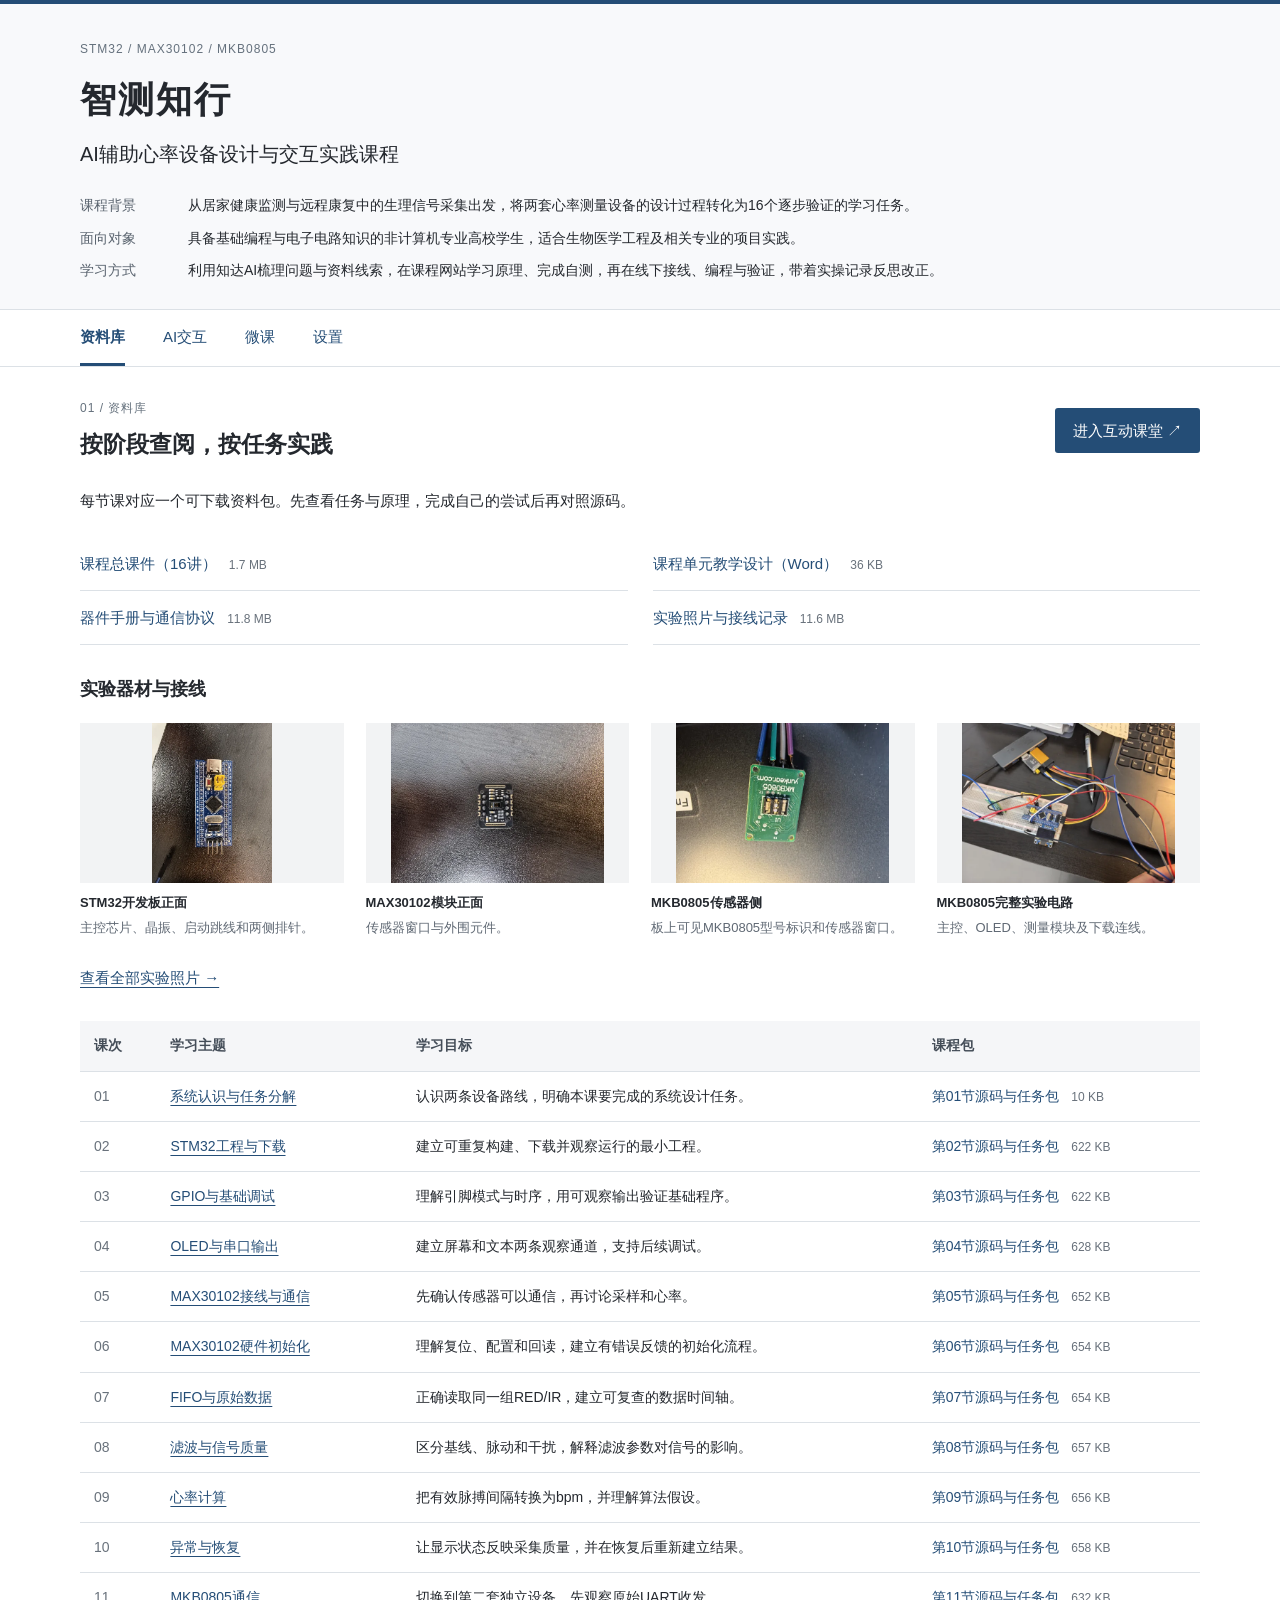
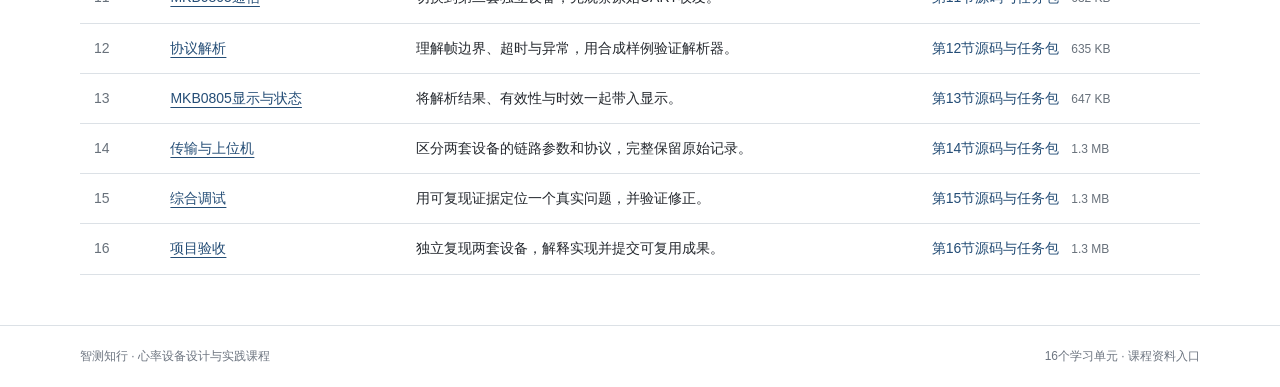
==== commit dec492ce: "Connect the course entry to the Hong Kong interactive classroom" ====
--- a/index.html
+++ b/index.html
@@ -18,7 +18,7 @@
 <tr><td>14</td><td><a href="#unit-14">传输与上位机</a></td><td>区分两套设备的链路参数和协议，完整保留原始记录。</td><td><a class="download" href="materials/14_%E4%BC%A0%E8%BE%93%E4%B8%8E%E4%B8%8A%E4%BD%8D%E6%9C%BA.zip" download>第14节源码与任务包 <small>1.3 MB</small></a></td></tr>
 <tr><td>15</td><td><a href="#unit-15">综合调试</a></td><td>用可复现证据定位一个真实问题，并验证修正。</td><td><a class="download" href="materials/15_%E7%BB%BC%E5%90%88%E8%B0%83%E8%AF%95.zip" download>第15节源码与任务包 <small>1.3 MB</small></a></td></tr>
 <tr><td>16</td><td><a href="#unit-16">项目验收</a></td><td>独立复现两套设备，解释实现并提交可复用成果。</td><td><a class="download" href="materials/16_%E9%A1%B9%E7%9B%AE%E9%AA%8C%E6%94%B6.zip" download>第16节源码与任务包 <small>1.3 MB</small></a></td></tr></tbody></table></div></section>
-<section class="page" id="ai" hidden><p class="eyebrow">02 / AI交互</p><h2>带着具体问题来讨论</h2><div class="two-columns"><section class="panel"><h3>知达AI助教</h3><p>用于概念理解、资料查找线索和任务拆分。提问时说明课次、器件型号、已完成步骤和希望获得的提示。</p><a class="button" href="https://zida.school/?appId=75" target="_blank" rel="noopener noreferrer">打开知达AI助教 ↗</a><p class="muted">在知达平台使用，可能需要登录；对话不会自动回传到课程站。</p></section><section class="panel"><h3>纠错伙伴</h3><p>结合课程知识库，先定位问题、说明依据，再引导学生修改与复测。云端模型由课程服务器统一调用。</p><p class="cloud-slot"></p><p class="muted">模型尚需配置有效API额度。此入口不要求学生填写API密钥。</p></section></div><h3>一个提问示例</h3><blockquote>我在第5节，使用本课规定的STM32板和MAX30102模块。已经核对供电与共地，读取器件ID仍失败。请先帮我确定应该检查哪些现象，不要直接给完整工程。</blockquote></section>
+<section class="page" id="ai" hidden><p class="eyebrow">02 / AI交互</p><h2>带着具体问题来讨论</h2><div class="two-columns"><section class="panel"><h3>知达AI助教</h3><p>用于概念理解、资料查找线索和任务拆分。提问时说明课次、器件型号、已完成步骤和希望获得的提示。</p><a class="button" href="https://zida.school/?appId=75" target="_blank" rel="noopener noreferrer">打开知达AI助教 ↗</a><p class="muted">在知达平台使用，可能需要登录；对话不会自动回传到课程站。</p></section><section class="panel"><h3>纠错伙伴</h3><p>结合课程知识库，先定位问题、说明依据，再引导学生修改与复测。云端模型由课程服务器统一调用。</p><p class="cloud-slot"></p><p class="muted">模型配置与可用状态在互动课堂中显示，学生无需填写API密钥。</p></section></div><h3>一个提问示例</h3><blockquote>我在第5节，使用本课规定的STM32板和MAX30102模块。已经核对供电与共地，读取器件ID仍失败。请先帮我确定应该检查哪些现象，不要直接给完整工程。</blockquote></section>
 <section class="page" id="microcourse" hidden><p class="eyebrow">03 / 微课</p><h2>理论学习、动手验证、反思改正</h2><p>每个单元包括学习任务、原理要点、理解自测、活动安排与验收要求。学习不按固定时长推进，以完成阶段任务为准。</p><ol class="unit-list"><li><a href="#unit-1"><span>第01节</span><strong>系统认识与任务分解</strong><small>认识两条设备路线，明确本课要完成的系统设计任务。</small></a></li><li><a href="#unit-2"><span>第02节</span><strong>STM32工程与下载</strong><small>建立可重复构建、下载并观察运行的最小工程。</small></a></li><li><a href="#unit-3"><span>第03节</span><strong>GPIO与基础调试</strong><small>理解引脚模式与时序，用可观察输出验证基础程序。</small></a></li><li><a href="#unit-4"><span>第04节</span><strong>OLED与串口输出</strong><small>建立屏幕和文本两条观察通道，支持后续调试。</small></a></li><li><a href="#unit-5"><span>第05节</span><strong>MAX30102接线与通信</strong><small>先确认传感器可以通信，再讨论采样和心率。</small></a></li><li><a href="#unit-6"><span>第06节</span><strong>MAX30102硬件初始化</strong><small>理解复位、配置和回读，建立有错误反馈的初始化流程。</small></a></li><li><a href="#unit-7"><span>第07节</span><strong>FIFO与原始数据</strong><small>正确读取同一组RED/IR，建立可复查的数据时间轴。</small></a></li><li><a href="#unit-8"><span>第08节</span><strong>滤波与信号质量</strong><small>区分基线、脉动和干扰，解释滤波参数对信号的影响。</small></a></li><li><a href="#unit-9"><span>第09节</span><strong>心率计算</strong><small>把有效脉搏间隔转换为bpm，并理解算法假设。</small></a></li><li><a href="#unit-10"><span>第10节</span><strong>异常与恢复</strong><small>让显示状态反映采集质量，并在恢复后重新建立结果。</small></a></li><li><a href="#unit-11"><span>第11节</span><strong>MKB0805通信</strong><small>切换到第二套独立设备，先观察原始UART收发。</small></a></li><li><a href="#unit-12"><span>第12节</span><strong>协议解析</strong><small>理解帧边界、超时与异常，用合成样例验证解析器。</small></a></li><li><a href="#unit-13"><span>第13节</span><strong>MKB0805显示与状态</strong><small>将解析结果、有效性与时效一起带入显示。</small></a></li><li><a href="#unit-14"><span>第14节</span><strong>传输与上位机</strong><small>区分两套设备的链路参数和协议，完整保留原始记录。</small></a></li><li><a href="#unit-15"><span>第15节</span><strong>综合调试</strong><small>用可复现证据定位一个真实问题，并验证修正。</small></a></li><li><a href="#unit-16"><span>第16节</span><strong>项目验收</strong><small>独立复现两套设备，解释实现并提交可复用成果。</small></a></li></ol></section>
 <section class="page" id="settings" hidden><p class="eyebrow">04 / 设置</p><h2>使用说明</h2><dl class="unit-info"><dt>当前入口</dt><dd>GitHub Pages课程资料页。资料下载、单元阅读和理解自测可直接使用。</dd><dt>账号与作品</dt><dd>进入互动课堂后使用课程账号，提交作品并查看教师反馈。此资料页不收集登录密码、不上传作品，也不保存成绩。</dd><dt>电脑离线版</dt><dd>保留原有桌面“课程网站（离线版）”入口；该电脑中的学习记录与线上站分别保存。</dd><dt>资料与反馈</dt><dd>如遇无法下载、接线条件不明或课件勘误，请记录课次、文件名和现象，联系授课教师核对。</dd></dl><p class="cloud-slot"></p><p class="muted">页面中的原理摘要与资料索引供学习使用，器件配置以对应型号和版本的原厂资料为准。</p></section>
 <section class="page" id="photo-gallery" hidden><a class="back" href="#library">← 返回资料库</a><h2>实验器材与接线实拍</h2><p>按器材和实验阶段查阅，点击照片可查看大图。接线时同时核对课程引脚表和模块版本。</p><details class="photo-group" open><summary>器材认识</summary><div class="photo-grid"><figure class="experiment-photo"><a href="photos/photo-01.webp" target="_blank" rel="noopener" aria-label="查看大图：MAX30102模块正面"><img src="photos/photo-01-thumb.webp" width="1600" height="1200" alt="MAX30102模块正面" loading="lazy" decoding="async"></a><figcaption><strong>MAX30102模块正面</strong><span>传感器窗口与外围元件。</span></figcaption></figure><figure class="experiment-photo"><a href="photos/photo-02.webp" target="_blank" rel="noopener" aria-label="查看大图：MAX30102模块背面"><img src="photos/photo-02-thumb.webp" width="1600" height="1200" alt="MAX30102模块背面" loading="lazy" decoding="async"></a><figcaption><strong>MAX30102模块背面</strong><span>背面可见供电、数据和时钟等引脚标识。</span></figcaption></figure><figure class="experiment-photo"><a href="photos/photo-03.webp" target="_blank" rel="noopener" aria-label="查看大图：蓝牙串口模块正面"><img src="photos/photo-03-thumb.webp" width="1600" height="1200" alt="蓝牙串口模块正面" loading="lazy" decoding="async"></a><figcaption><strong>蓝牙串口模块正面</strong><span>蓝色底板上的无线模块与接口排针。</span></figcaption></figure><figure class="experiment-photo"><a href="photos/photo-04.webp" target="_blank" rel="noopener" aria-label="查看大图：蓝牙串口模块接口"><img src="photos/photo-04-thumb.webp" width="1600" height="1200" alt="蓝牙串口模块接口" loading="lazy" decoding="async"></a><figcaption><strong>蓝牙串口模块接口</strong><span>底板标有STATE、RXD、TXD、GND、VCC、EN。</span></figcaption></figure><figure class="experiment-photo"><a href="photos/photo-05.webp" target="_blank" rel="noopener" aria-label="查看大图：OLED显示模块正面"><img src="photos/photo-05-thumb.webp" width="1600" height="1200" alt="OLED显示模块正面" loading="lazy" decoding="async"></a><figcaption><strong>OLED显示模块正面</strong><span>屏幕上方为四针连接接口。</span></figcaption></figure><figure class="experiment-photo"><a href="photos/photo-06.webp" target="_blank" rel="noopener" aria-label="查看大图：OLED显示模块背面"><img src="photos/photo-06-thumb.webp" width="1600" height="1200" alt="OLED显示模块背面" loading="lazy" decoding="async"></a><figcaption><strong>OLED显示模块背面</strong><span>显示模块背面的电路与焊接引脚。</span></figcaption></figure><figure class="experiment-photo"><a href="photos/photo-07.webp" target="_blank" rel="noopener" aria-label="查看大图：USB串口模块接口"><img src="photos/photo-07-thumb.webp" width="1600" height="1200" alt="USB串口模块接口" loading="lazy" decoding="async"></a><figcaption><strong>USB串口模块接口</strong><span>接口旁标有供电、TXD、RXD和GND。</span></figcaption></figure><figure class="experiment-photo"><a href="photos/photo-08.webp" target="_blank" rel="noopener" aria-label="查看大图：USB串口模块背面"><img src="photos/photo-08-thumb.webp" width="1600" height="1200" alt="USB串口模块背面" loading="lazy" decoding="async"></a><figcaption><strong>USB串口模块背面</strong><span>USB插头、转换电路与连接排针。</span></figcaption></figure><figure class="experiment-photo"><a href="photos/photo-10.webp" target="_blank" rel="noopener" aria-label="查看大图：STM32开发板正面"><img src="photos/photo-10-thumb.webp" width="1200" height="1600" alt="STM32开发板正面" loading="lazy" decoding="async"></a><figcaption><strong>STM32开发板正面</strong><span>主控芯片、晶振、启动跳线和两侧排针。</span></figcaption></figure><figure class="experiment-photo"><a href="photos/photo-11.webp" target="_blank" rel="noopener" aria-label="查看大图：STM32开发板背面"><img src="photos/photo-11-thumb.webp" width="1600" height="1200" alt="STM32开发板背面" loading="lazy" decoding="async"></a><figcaption><strong>STM32开发板背面</strong><span>查看背面引脚编号时，需要与实物方向保持一致。</span></figcaption></figure></div></details><details class="photo-group" open><summary>STM32与基础接线</summary><div class="photo-grid"><figure class="experiment-photo"><a href="photos/photo-09.webp" target="_blank" rel="noopener" aria-label="查看大图：ST-LINK下载器连接"><img src="photos/photo-09-thumb.webp" width="1600" height="1200" alt="ST-LINK下载器连接" loading="lazy" decoding="async"></a><figcaption><strong>ST-LINK下载器连接</strong><span>下载器及其与实验电路连接的导线。</span></figcaption></figure><figure class="experiment-photo"><a href="photos/photo-12.webp" target="_blank" rel="noopener" aria-label="查看大图：面包板实验布局"><img src="photos/photo-12-thumb.webp" width="1200" height="1600" alt="面包板实验布局" loading="lazy" decoding="async"></a><figcaption><strong>面包板实验布局</strong><span>STM32与导线在面包板上的整体位置。</span></figcaption></figure><figure class="experiment-photo"><a href="photos/photo-13.webp" target="_blank" rel="noopener" aria-label="查看大图：STM32在面包板上的位置"><img src="photos/photo-13-thumb.webp" width="1200" height="1600" alt="STM32在面包板上的位置" loading="lazy" decoding="async"></a><figcaption><strong>STM32在面包板上的位置</strong><span>主控板两侧排针及附近接线。</span></figcaption></figure><figure class="experiment-photo"><a href="photos/photo-14.webp" target="_blank" rel="noopener" aria-label="查看大图：STM32与OLED布局"><img src="photos/photo-14-thumb.webp" width="1200" height="1600" alt="STM32与OLED布局" loading="lazy" decoding="async"></a><figcaption><strong>STM32与OLED布局</strong><span>显示屏放置在主控板侧边，便于观察。</span></figcaption></figure><figure class="experiment-photo"><a href="photos/photo-18.webp" target="_blank" rel="noopener" aria-label="查看大图：USB串口模块连接"><img src="photos/photo-18-thumb.webp" width="1200" height="1600" alt="USB串口模块连接" loading="lazy" decoding="async"></a><figcaption><strong>USB串口模块连接</strong><span>串口转换模块通过排针引出连接线。</span></figcaption></figure><figure class="experiment-photo"><a href="photos/photo-19.webp" target="_blank" rel="noopener" aria-label="查看大图：USB串口与主控板"><img src="photos/photo-19-thumb.webp" width="1200" height="1600" alt="USB串口与主控板" loading="lazy" decoding="async"></a><figcaption><strong>USB串口与主控板</strong><span>转换模块、STM32和OLED同处实验电路中。</span></figcaption></figure><figure class="experiment-photo"><a href="photos/photo-20.webp" target="_blank" rel="noopener" aria-label="查看大图：ST-LINK下载器接口"><img src="photos/photo-20-thumb.webp" width="1200" height="1600" alt="ST-LINK下载器接口" loading="lazy" decoding="async"></a><figcaption><strong>ST-LINK下载器接口</strong><span>下载器外壳标识与接线端。</span></figcaption></figure><figure class="experiment-photo"><a href="photos/photo-21.webp" target="_blank" rel="noopener" aria-label="查看大图：下载器与实验板连接"><img src="photos/photo-21-thumb.webp" width="1200" height="1600" alt="下载器与实验板连接" loading="lazy" decoding="async"></a><figcaption><strong>下载器与实验板连接</strong><span>下载器一端接入主控板的调试接口。</span></figcaption></figure><figure class="experiment-photo"><a href="photos/photo-22.webp" target="_blank" rel="noopener" aria-label="查看大图：下载调试接线近景"><img src="photos/photo-22-thumb.webp" width="1200" height="1600" alt="下载调试接线近景" loading="lazy" decoding="async"></a><figcaption><strong>下载调试接线近景</strong><span>查看主控板与下载器之间的连线。</span></figcaption></figure></div></details><details class="photo-group" open><summary>MAX30102接线与显示</summary><div class="photo-grid"><figure class="experiment-photo"><a href="photos/photo-15.webp" target="_blank" rel="noopener" aria-label="查看大图：MAX30102模块连接"><img src="photos/photo-15-thumb.webp" width="1600" height="1200" alt="MAX30102模块连接" loading="lazy" decoding="async"></a><figcaption><strong>MAX30102模块连接</strong><span>模块排针与杜邦线连接处。</span></figcaption></figure><figure class="experiment-photo"><a href="photos/photo-16.webp" target="_blank" rel="noopener" aria-label="查看大图：MAX30102实验电路"><img src="photos/photo-16-thumb.webp" width="1600" height="1200" alt="MAX30102实验电路" loading="lazy" decoding="async"></a><figcaption><strong>MAX30102实验电路</strong><span>主控板、OLED和面包板的接线布局。</span></figcaption></figure><figure class="experiment-photo"><a href="photos/photo-17.webp" target="_blank" rel="noopener" aria-label="查看大图：MAX30102模块与实验板"><img src="photos/photo-17-thumb.webp" width="1600" height="1200" alt="MAX30102模块与实验板" loading="lazy" decoding="async"></a><figcaption><strong>MAX30102模块与实验板</strong><span>传感器通过导线连接至面包板电路。</span></figcaption></figure><figure class="experiment-photo"><a href="photos/photo-25.webp" target="_blank" rel="noopener" aria-label="查看大图：MAX30102等待放置手指"><img src="photos/photo-25-thumb.webp" width="490" height="373" alt="MAX30102等待放置手指" loading="lazy" decoding="async"></a><figcaption><strong>MAX30102等待放置手指</strong><span>屏幕显示READ OK和PLACE FINGER，心率暂未输出。</span></figcaption></figure><figure class="experiment-photo"><a href="photos/photo-26.webp" target="_blank" rel="noopener" aria-label="查看大图：信号状态提示"><img src="photos/photo-26-thumb.webp" width="431" height="388" alt="信号状态提示" loading="lazy" decoding="async"></a><figcaption><strong>信号状态提示</strong><span>屏幕显示WAIT MOTION与STABILIZING，用于讨论状态判断。</span></figcaption></figure><figure class="experiment-photo"><a href="photos/photo-27.webp" target="_blank" rel="noopener" aria-label="查看大图：MAX30102检测界面"><img src="photos/photo-27-thumb.webp" width="460" height="400" alt="MAX30102检测界面" loading="lazy" decoding="async"></a><figcaption><strong>MAX30102检测界面</strong><span>屏幕显示原始通道数据和DETECTING，心率字段仍为空。</span></figcaption></figure><figure class="experiment-photo"><a href="photos/photo-28.webp" target="_blank" rel="noopener" aria-label="查看大图：MAX30102心率显示"><img src="photos/photo-28-thumb.webp" width="445" height="426" alt="MAX30102心率显示" loading="lazy" decoding="async"></a><figcaption><strong>MAX30102心率显示</strong><span>屏幕显示HR:069 BPM，可结合原始数据讨论结果更新。</span></figcaption></figure><figure class="experiment-photo"><a href="photos/photo-29.webp" target="_blank" rel="noopener" aria-label="查看大图：信号稳定过程提示"><img src="photos/photo-29-thumb.webp" width="565" height="460" alt="信号稳定过程提示" loading="lazy" decoding="async"></a><figcaption><strong>信号稳定过程提示</strong><span>屏幕显示WAIT FINGER与STABILIZING。</span></figcaption></figure></div></details><details class="photo-group" open><summary>传输模块与连接</summary><div class="photo-grid"><figure class="experiment-photo"><a href="photos/photo-23.webp" target="_blank" rel="noopener" aria-label="查看大图：蓝牙模块背面引脚"><img src="photos/photo-23-thumb.webp" width="1600" height="1200" alt="蓝牙模块背面引脚" loading="lazy" decoding="async"></a><figcaption><strong>蓝牙模块背面引脚</strong><span>供电、串口收发和控制引脚的标识。</span></figcaption></figure><figure class="experiment-photo"><a href="photos/photo-24.webp" target="_blank" rel="noopener" aria-label="查看大图：蓝牙模块接入实验电路"><img src="photos/photo-24-thumb.webp" width="1600" height="1200" alt="蓝牙模块接入实验电路" loading="lazy" decoding="async"></a><figcaption><strong>蓝牙模块接入实验电路</strong><span>无线模块与主控、显示电路的连接布局。</span></figcaption></figure><figure class="experiment-photo"><a href="photos/photo-30.webp" target="_blank" rel="noopener" aria-label="查看大图：另一块蓝牙串口模块正面"><img src="photos/photo-30-thumb.webp" width="1600" height="1200" alt="另一块蓝牙串口模块正面" loading="lazy" decoding="async"></a><figcaption><strong>另一块蓝牙串口模块正面</strong><span>绿色底板上的无线模块与接口排针。</span></figcaption></figure><figure class="experiment-photo"><a href="photos/photo-31.webp" target="_blank" rel="noopener" aria-label="查看大图：绿色蓝牙模块背面"><img src="photos/photo-31-thumb.webp" width="1600" height="1200" alt="绿色蓝牙模块背面" loading="lazy" decoding="async"></a><figcaption><strong>绿色蓝牙模块背面</strong><span>背面标有STATE、RXD、TXD、GND、VCC、KEY。</span></figcaption></figure></div></details><details class="photo-group" open><summary>MKB0805接线与显示</summary><div class="photo-grid"><figure class="experiment-photo"><a href="photos/photo-32.webp" target="_blank" rel="noopener" aria-label="查看大图：MKB0805实验布局"><img src="photos/photo-32-thumb.webp" width="1600" height="1200" alt="MKB0805实验布局" loading="lazy" decoding="async"></a><figcaption><strong>MKB0805实验布局</strong><span>主控、显示屏与外设连线的整体位置。</span></figcaption></figure><figure class="experiment-photo"><a href="photos/photo-33.webp" target="_blank" rel="noopener" aria-label="查看大图：MKB0805接口侧"><img src="photos/photo-33-thumb.webp" width="1600" height="1200" alt="MKB0805接口侧" loading="lazy" decoding="async"></a><figcaption><strong>MKB0805接口侧</strong><span>接口附近可辨认电源与串口收发标识。</span></figcaption></figure><figure class="experiment-photo"><a href="photos/photo-34.webp" target="_blank" rel="noopener" aria-label="查看大图：MKB0805传感器侧"><img src="photos/photo-34-thumb.webp" width="1600" height="1200" alt="MKB0805传感器侧" loading="lazy" decoding="async"></a><figcaption><strong>MKB0805传感器侧</strong><span>板上可见MKB0805型号标识和传感器窗口。</span></figcaption></figure><figure class="experiment-photo"><a href="photos/photo-35.webp" target="_blank" rel="noopener" aria-label="查看大图：MKB0805连接线近景"><img src="photos/photo-35-thumb.webp" width="1600" height="1200" alt="MKB0805连接线近景" loading="lazy" decoding="async"></a><figcaption><strong>MKB0805连接线近景</strong><span>模块与主控之间的杜邦线及连接端。</span></figcaption></figure><figure class="experiment-photo"><a href="photos/photo-36.webp" target="_blank" rel="noopener" aria-label="查看大图：MKB0805完整实验电路"><img src="photos/photo-36-thumb.webp" width="1600" height="1200" alt="MKB0805完整实验电路" loading="lazy" decoding="async"></a><figcaption><strong>MKB0805完整实验电路</strong><span>主控、OLED、测量模块及下载连线。</span></figcaption></figure><figure class="experiment-photo"><a href="photos/photo-37.webp" target="_blank" rel="noopener" aria-label="查看大图：MKB0805启动界面"><img src="photos/photo-37-thumb.webp" width="1600" height="1200" alt="MKB0805启动界面" loading="lazy" decoding="async"></a><figcaption><strong>MKB0805启动界面</strong><span>屏幕显示MKB0805 START。</span></figcaption></figure><figure class="experiment-photo"><a href="photos/photo-38.webp" target="_blank" rel="noopener" aria-label="查看大图：数值越界提示"><img src="photos/photo-38-thumb.webp" width="1600" height="1200" alt="数值越界提示" loading="lazy" decoding="async"></a><figcaption><strong>数值越界提示</strong><span>屏幕显示RAW:255/255与BP RANGE ERROR，心率和血压字段为空。</span></figcaption></figure><figure class="experiment-photo"><a href="photos/photo-39.webp" target="_blank" rel="noopener" aria-label="查看大图：数据未就绪提示"><img src="photos/photo-39-thumb.webp" width="1600" height="1200" alt="数据未就绪提示" loading="lazy" decoding="async"></a><figcaption><strong>数据未就绪提示</strong><span>屏幕显示RAW:000/000与BP NOT READY。</span></figcaption></figure><figure class="experiment-photo"><a href="photos/photo-40.webp" target="_blank" rel="noopener" aria-label="查看大图：MKB0805数据输出界面"><img src="photos/photo-40-thumb.webp" width="1600" height="724" alt="MKB0805数据输出界面" loading="lazy" decoding="async"></a><figcaption><strong>MKB0805数据输出界面</strong><span>模块真实采集后显示HR:071 BPM；同屏还显示模块输出的血压字段。</span></figcaption></figure><figure class="experiment-photo"><a href="photos/photo-41.webp" target="_blank" rel="noopener" aria-label="查看大图：MKB0805心率与状态显示"><img src="photos/photo-41-thumb.webp" width="1600" height="724" alt="MKB0805心率与状态显示" loading="lazy" decoding="async"></a><figcaption><strong>MKB0805心率与状态显示</strong><span>模块真实采集后显示HR:071 BPM，屏幕同时标有BP ESTIMATE。</span></figcaption></figure></div></details></section>
